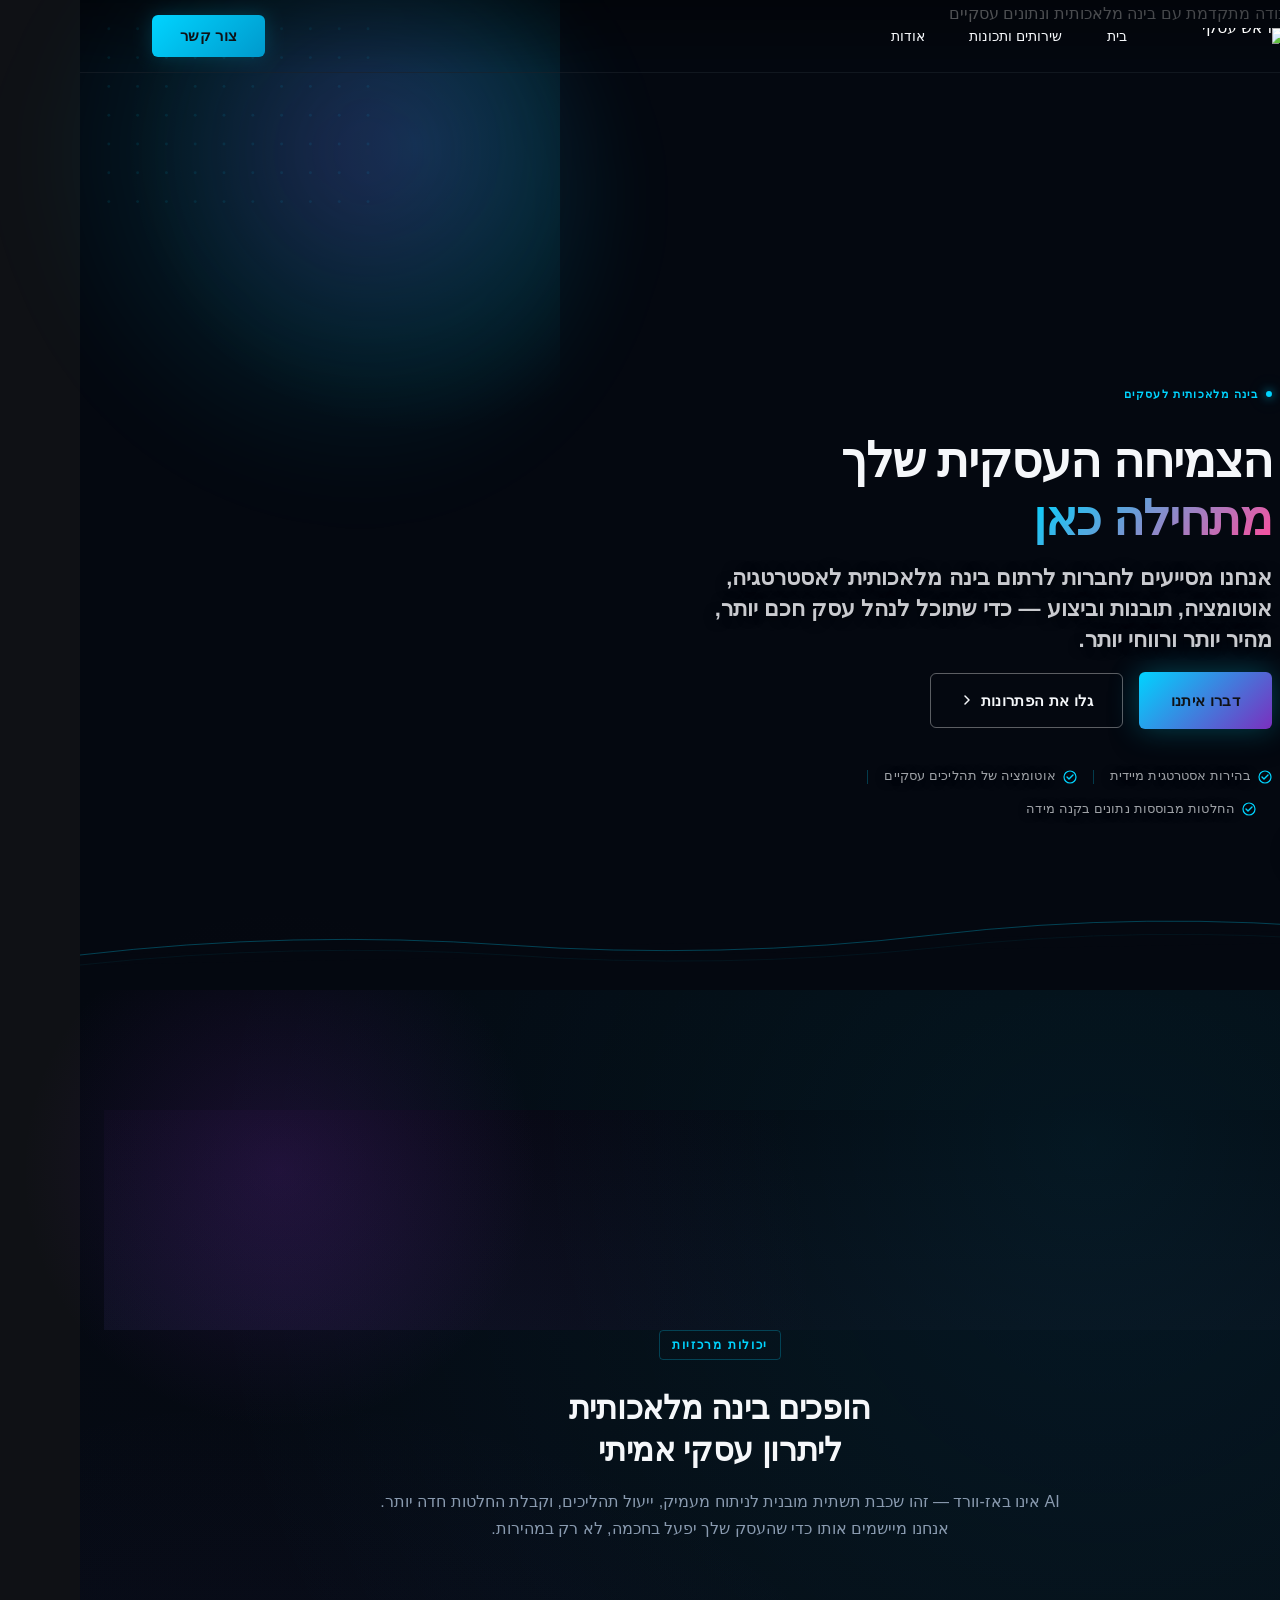
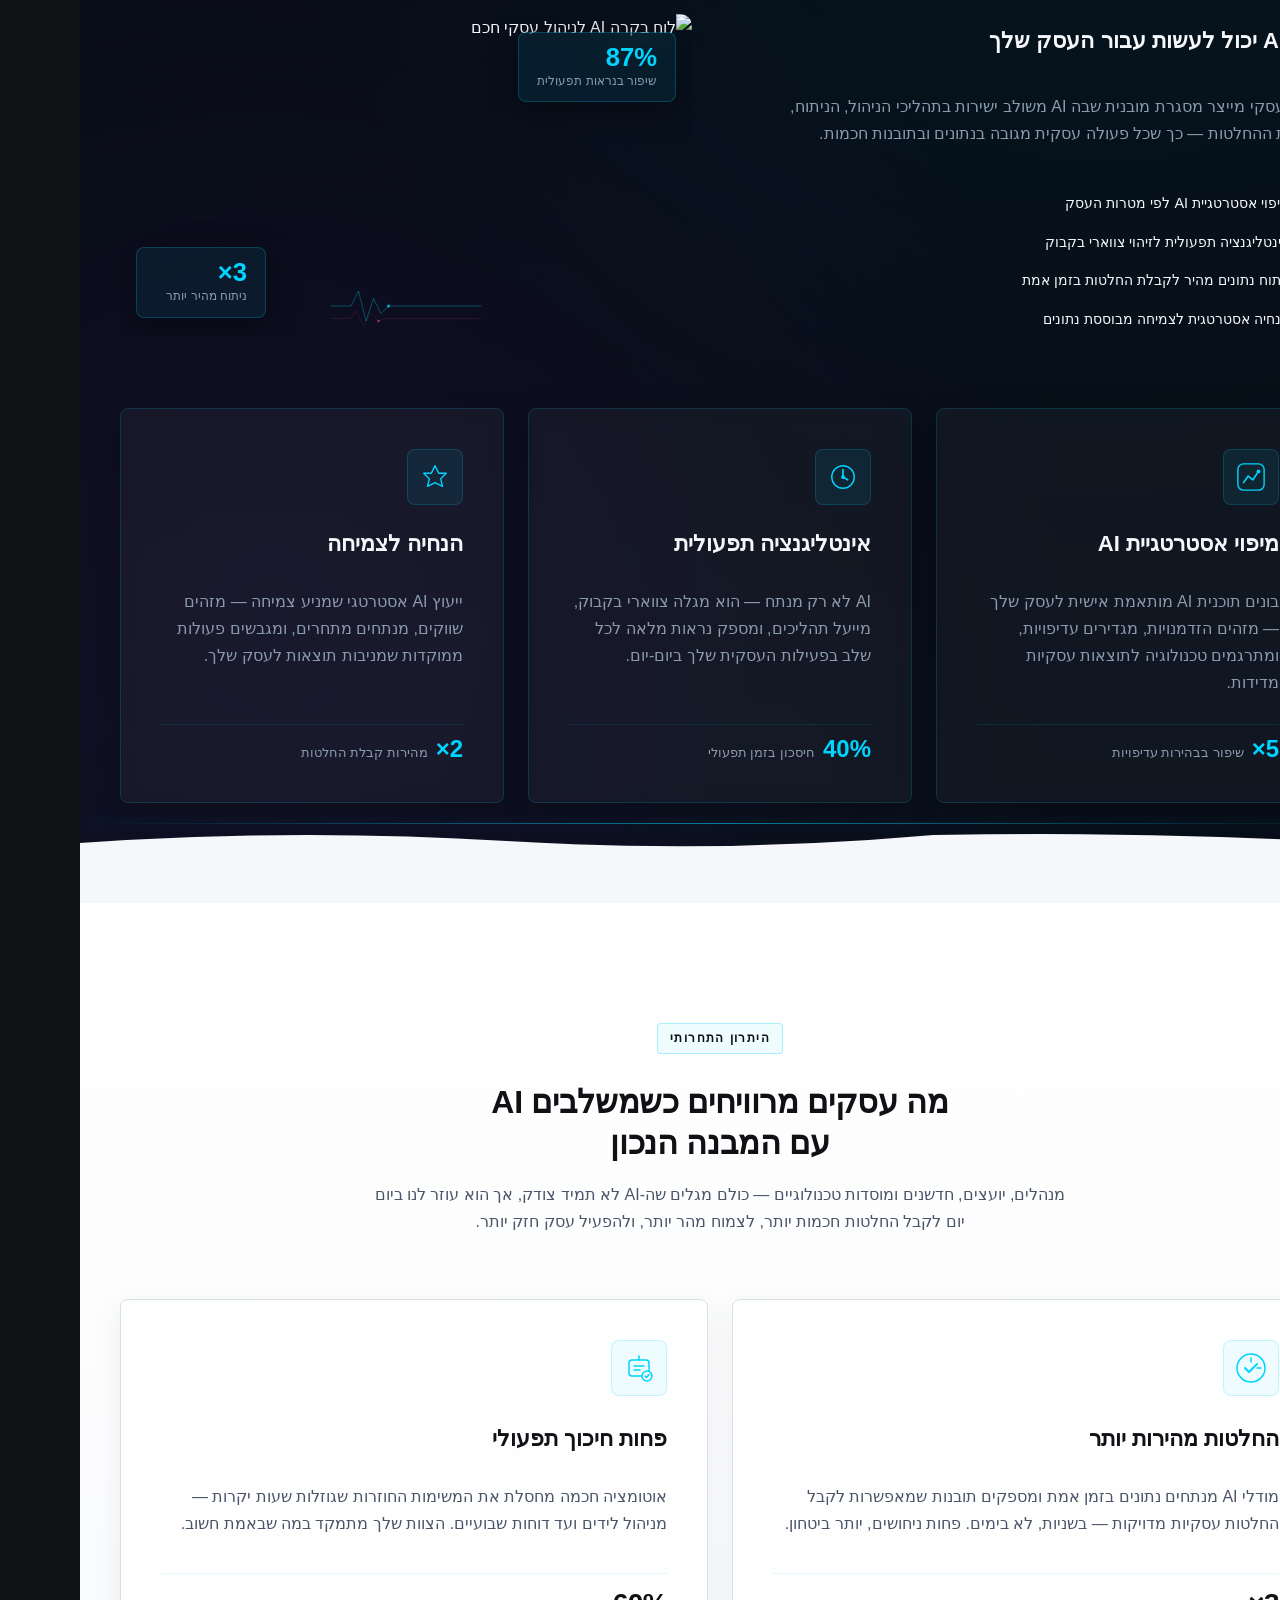
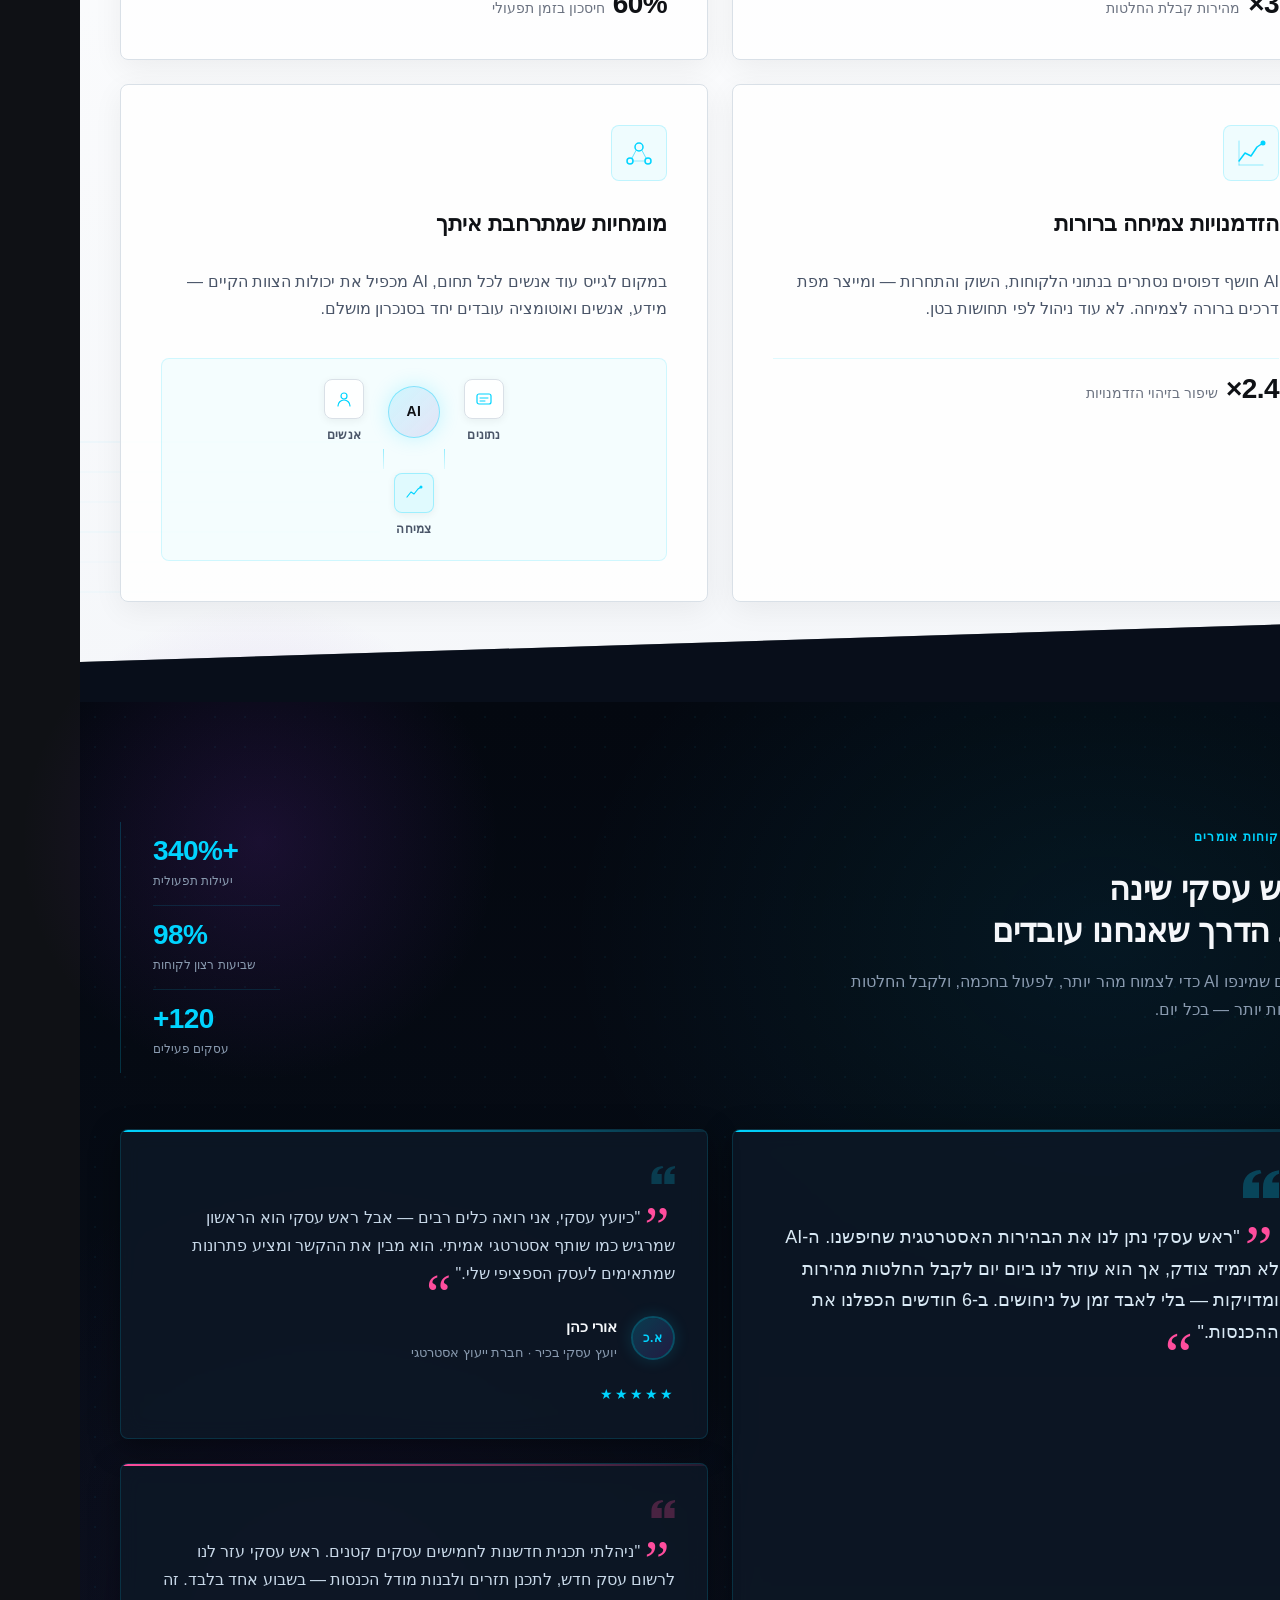
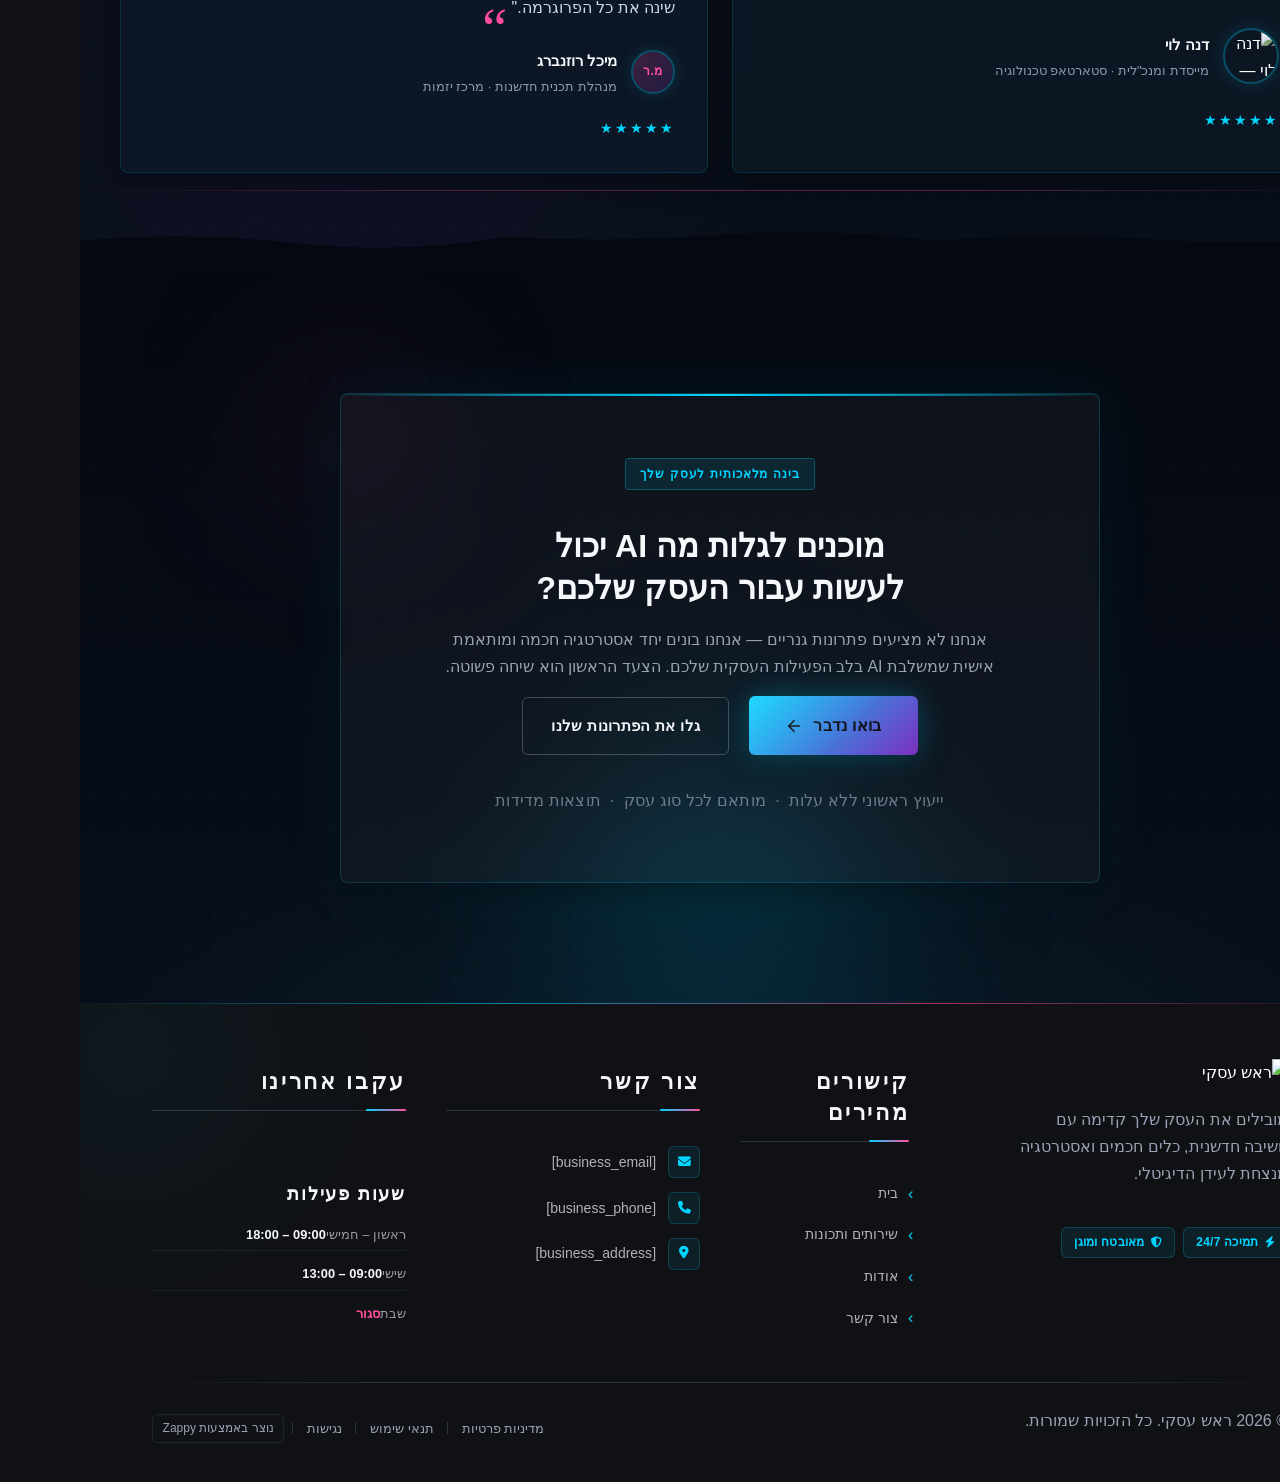
==== index.html @ a44ae590 "Background sync: Progressive GitHub Sync" ====
<!DOCTYPE html>
<html lang="he" dir="rtl">
<head>
    <meta charset="UTF-8">
    <meta name="viewport" content="width=device-width, initial-scale=1.0">
    <meta name="robots" content="index, follow">
    <title>business bank account for llc — ראש עסקי</title>
    <meta name="description" content="רוצה לנהל עסק מצליח? ראש עסקי משלב כלי בינה מלאכותית מתקדמים שיעזרו לך לרשום עסק, לנהל חשבון עסקי ולצמוח מהר יותר. התחל עכשיו!">
    <meta name="keywords" content="חשבון עסקי לחברה בע"מ, הקמת עסק, ניהול עסק עם בינה מלאכותית, business bank account for llc, register a business">
    
    <!-- Favicons -->
    <link rel="icon" type="image/x-icon" href="/assets/favicon.ico">
    <link rel="icon" type="image/png" sizes="16x16" href="/assets/favicon-16x16.png">
    <link rel="icon" type="image/png" sizes="32x32" href="/assets/favicon-32x32.png">
    <link rel="icon" type="image/png" sizes="48x48" href="/assets/favicon-48x48.png">
    <link rel="icon" type="image/png" sizes="192x192" href="/assets/favicon-192x192.png">
    <link rel="icon" type="image/png" sizes="512x512" href="/assets/favicon-512x512.png">
    <link rel="apple-touch-icon" href="/assets/apple-touch-icon.png">
    <!-- Zappy Analytics -->
<script>
(function() {
  'use strict';
  
  // Configuration
  var config = {
    websiteId: '91f86e9c-1cf6-4b12-b737-2299e642411d',
    apiUrl: 'https://api.zappy5.com/api/analytics/track',
    sessionDuration: 30 * 60 * 1000, // 30 minutes
    visitorDuration: 30 * 24 * 60 * 60 * 1000, // 30 days
    trackPageViews: true,
    trackClicks: true,
    trackFormSubmissions: true
  };
  
  // Generate or retrieve persistent visitor ID (30 days)
  function getVisitorId() {
    var visitorKey = 'zappy_visitor_' + config.websiteId;
    var visitor = null;
    
    try {
      visitor = localStorage.getItem(visitorKey);
      if (visitor) {
        var visitorData = JSON.parse(visitor);
        var now = Date.now();
        
        // Check if visitor ID is still valid (30 days)
        if (now - visitorData.created < config.visitorDuration) {
          // Update last seen timestamp
          visitorData.lastSeen = now;
          localStorage.setItem(visitorKey, JSON.stringify(visitorData));
          return visitorData.id;
        }
      }
    } catch (e) {
      console.warn('Zappy Analytics: LocalStorage not available');
    }
    
    // Generate new visitor ID
    var newVisitorId = 'zv_' + Date.now() + '_' + Math.random().toString(36).substr(2, 9);
    
    try {
      localStorage.setItem(visitorKey, JSON.stringify({
        id: newVisitorId,
        created: Date.now(),
        lastSeen: Date.now()
      }));
    } catch (e) {
      // Continue without local storage
    }
    
    return newVisitorId;
  }
  
  // Generate or retrieve session ID (30 minutes)
  function getSessionId() {
    var sessionKey = 'zappy_session_' + config.websiteId;
    var session = null;
    
    try {
      session = sessionStorage.getItem(sessionKey);
      if (session) {
        var sessionData = JSON.parse(session);
        var now = Date.now();
        
        // Check if session is still valid
        if (now - sessionData.timestamp < config.sessionDuration) {
          // Update timestamp
          sessionData.timestamp = now;
          sessionStorage.setItem(sessionKey, JSON.stringify(sessionData));
          return sessionData.id;
        }
      }
    } catch (e) {
      console.warn('Zappy Analytics: SessionStorage not available');
    }
    
    // Generate new session ID
    var newSessionId = 'zs_' + Date.now() + '_' + Math.random().toString(36).substr(2, 9);
    
    try {
      sessionStorage.setItem(sessionKey, JSON.stringify({
        id: newSessionId,
        timestamp: Date.now()
      }));
    } catch (e) {
      // Continue without session storage
    }
    
    return newSessionId;
  }
  
  var visitorId = getVisitorId();
  var sessionId = getSessionId();
  
  // Track an event
  function trackEvent(eventType, data) {
    data = data || {};
    
    var eventData = {
      website_id: config.websiteId,
      event_type: eventType,
      page_path: window.location.pathname,
      referrer: document.referrer || 'direct',
      visitor_id: visitorId,
      session_id: sessionId,
      metadata: data
    };
    
    // Use sendBeacon if available (better for page unload events)
    if (navigator.sendBeacon) {
      var blob = new Blob([JSON.stringify(eventData)], { type: 'application/json' });
      navigator.sendBeacon(config.apiUrl, blob);
    } else {
      // Fallback to fetch
      fetch(config.apiUrl, {
        method: 'POST',
        headers: {
          'Content-Type': 'application/json'
        },
        body: JSON.stringify(eventData),
        keepalive: true
      }).catch(function(error) {
        console.warn('Zappy Analytics: Failed to track event', error);
      });
    }
  }
  
  // Track page view
  if (config.trackPageViews) {
    trackEvent('pageview', {
      title: document.title,
      url: window.location.href
    });
  }
  
  // Track clicks on important elements
  if (config.trackClicks) {
    document.addEventListener('click', function(e) {
      var target = e.target;
      
      // Track button clicks (counted as actions)
      if (target.tagName === 'BUTTON' || target.closest('button')) {
        var button = target.tagName === 'BUTTON' ? target : target.closest('button');
        trackEvent('click', {
          element: 'button',
          text: button.textContent.trim().substring(0, 100),
          id: button.id || null,
          class: button.className || null
        });
      }
      
      // Track link clicks (navigation - not counted as actions)
      else if (target.tagName === 'A' || target.closest('a')) {
        var link = target.tagName === 'A' ? target : target.closest('a');
        trackEvent('navigation', {
          element: 'link',
          text: link.textContent.trim().substring(0, 100),
          href: link.href,
          external: link.hostname !== window.location.hostname
        });
      }
    }, true);
  }
  
  // Track form submissions
  if (config.trackFormSubmissions) {
    document.addEventListener('submit', function(e) {
      var form = e.target;
      
      trackEvent('form_submit', {
        form_id: form.id || null,
        form_name: form.name || null,
        form_action: form.action || null,
        form_method: form.method || 'GET'
      });
    }, true);
  }
  
  // Track time on page (send on page unload)
  var pageLoadTime = Date.now();
  
  window.addEventListener('beforeunload', function() {
    var timeOnPage = Math.floor((Date.now() - pageLoadTime) / 1000); // in seconds
    
    trackEvent('page_unload', {
      time_on_page: timeOnPage,
      page_path: window.location.pathname
    });
  });
  
  // Expose tracking function globally for custom events
  window.zappyAnalytics = {
    track: trackEvent,
    getVisitorId: function() { return visitorId; },
    getSessionId: function() { return sessionId; }
  };
  
})();
</script>
<!-- End Zappy Analytics -->
    <meta property="og:title" content="business bank account for llc — ראש עסקי">
    <meta property="og:description" content="רוצה לנהל עסק מצליח? ראש עסקי משלב כלי בינה מלאכותית מתקדמים שיעזרו לך לרשום עסק, לנהל חשבון עסקי ולצמוח מהר יותר. התחל עכשיו!">
    <meta name="twitter:card" content="summary_large_image">
    <meta name="twitter:title" content="business bank account for llc — ראש עסקי">
    <meta name="twitter:description" content="רוצה לנהל עסק מצליח? ראש עסקי משלב כלי בינה מלאכותית מתקדמים שיעזרו לך לרשום עסק, לנהל חשבון עסקי ולצמוח מהר יותר. התחל עכשיו!">
    <meta property="og:type" content="website">
  <meta property="og:locale" content="he_IL">
  
  
  
  
  
  <link rel="stylesheet" href="https://cdnjs.cloudflare.com/ajax/libs/font-awesome/6.4.0/css/all.min.css">
  <style>
    .skip-link { position: absolute; top: 0; left: 0; transform: translateY(-200%); padding: 12px 18px; background: var(--bg-dark, #1a1a1a); color: var(--text-light, #fff); font-weight: 600; border-radius: 0 0 8px 0; z-index: 10000; }
    .skip-link:focus { transform: none; outline: 2px solid var(--ring, #fff); outline-offset: 2px; }
    :focus-visible { outline: 2px solid var(--ring, currentColor); outline-offset: 3px; }
  </style>


  
    <!-- Favicons -->
    <link rel="icon" type="image/x-icon" href="/assets/favicon.ico">
    <link rel="icon" type="image/png" sizes="16x16" href="/assets/favicon-16x16.png">
    <link rel="icon" type="image/png" sizes="32x32" href="/assets/favicon-32x32.png">
    <link rel="icon" type="image/png" sizes="48x48" href="/assets/favicon-48x48.png">
    <link rel="icon" type="image/png" sizes="192x192" href="/assets/favicon-192x192.png">
    <link rel="icon" type="image/png" sizes="512x512" href="/assets/favicon-512x512.png">
    <link rel="apple-touch-icon" href="/assets/apple-touch-icon.png">
    <!-- Cookie Consent -->
    <link rel="stylesheet" href="https://cdn.jsdelivr.net/npm/vanilla-cookieconsent@3/dist/cookieconsent.css">
    <script src="https://cdn.jsdelivr.net/npm/vanilla-cookieconsent@3/dist/cookieconsent.umd.js"></script>
    <!-- Mickidum Accessibility Toolbar -->
    <script src="https://cdn.jsdelivr.net/gh/mickidum/acc_toolbar/acctoolbar/acctoolbar.min.js"></script>
    <link rel="stylesheet" href="/styles.css">
    <script>window.ZAPPY_WEBSITE_ID = "91f86e9c-1cf6-4b12-b737-2299e642411d"; window.ZAPPY_API_BASE = "https://api.zappy5.com";</script>

    <style id="zappy-dropdown-submenu-styles">
      /* ========== DESKTOP DROPDOWN SUBMENU STYLES ========== */
      /* Base styles for dropdown submenus - parent must be positioned */
      .nav-menu li:has(.sub-menu), nav li:has(.sub-menu), .navbar li:has(.sub-menu), #navMenu li:has(.sub-menu) { position: relative; }
      /* Submenu base - hidden by default */
      .nav-menu .sub-menu, nav .sub-menu, .navbar .sub-menu, #navMenu .sub-menu { display: block !important; position: absolute !important; top: 100%; left: 0; min-width: 220px; background: white; border-radius: 8px; box-shadow: 0 8px 25px rgba(0,0,0,0.15); padding: 8px 0; opacity: 0; visibility: hidden; transform: translateY(10px); transition: all 0.3s ease; z-index: 1000; list-style: none; pointer-events: none; }
      /* CRITICAL: Desktop hover styles to show dropdown */
      .nav-menu li:hover > .sub-menu, nav li:hover > .sub-menu, .navbar li:hover > .sub-menu, #navMenu li:hover > .sub-menu { opacity: 1 !important; visibility: visible !important; transform: translateY(0) !important; pointer-events: auto !important; }
      /* Submenu item styling */
      .sub-menu li { list-style: none; margin: 0; padding: 0; }
      .sub-menu a { display: block !important; padding: 10px 16px !important; color: var(--text-dark, #333) !important; font-weight: 500; text-decoration: none; white-space: nowrap; transition: background-color 0.2s; }
      .sub-menu .zappy-nav-child > a { padding-left: 28px !important; font-size: 0.9em !important; opacity: 0.85 !important; }
      [dir="rtl"] .sub-menu .zappy-nav-child > a, html[lang="he"] .sub-menu .zappy-nav-child > a, html[lang="ar"] .sub-menu .zappy-nav-child > a { padding-left: 10px !important; padding-right: 28px !important; }
      .sub-menu .zappy-nav-parent > a { font-weight: 600 !important; }
      .sub-menu a:hover { background-color: #f5f5f5; }
      /* RTL (Hebrew/Arabic) dropdown positioning */
      [dir="rtl"] .nav-menu .sub-menu, [dir="rtl"] nav .sub-menu, [dir="rtl"] .navbar .sub-menu, html[lang="he"] .nav-menu .sub-menu, html[lang="he"] nav .sub-menu, html[lang="he"] .navbar .sub-menu, html[lang="ar"] .nav-menu .sub-menu, html[lang="ar"] nav .sub-menu, html[lang="ar"] .navbar .sub-menu { left: auto !important; right: 0 !important; }
      /* Hide empty dropdown menus (exclude catalog sub-menus that use <a> children instead of <li>) */
      .sub-menu:empty, .sub-menu:not(:has(li:not(.zappy-hidden-menu-item))):not(:has(> a)), .sub-menu:not(:has(li)):not(:has(> a)) { display: none !important; opacity: 0 !important; visibility: hidden !important; pointer-events: none !important; }
      /* Desktop: show submenu on Menu Group hover */
      li:has(.menu-group-title):hover > .sub-menu { opacity: 1 !important; visibility: visible !important; transform: translateY(0) !important; pointer-events: auto !important; }
      /* Menu Group title styling */
      .nav-menu > li > .menu-group-title, #navMenu > li > .menu-group-title { display: inline-block; padding: 0.5rem 1rem; cursor: default; user-select: none; }
      
      /* ========== MOBILE SUBMENU STYLES ========== */
      @media (max-width: 768px) {
        .nav-menu .sub-menu, nav .sub-menu, .navbar .sub-menu, #navMenu .sub-menu { position: static !important; transform: none !important; box-shadow: none !important; background: transparent !important; max-height: 0; overflow: hidden; opacity: 0; visibility: hidden; transition: max-height 0.3s ease, opacity 0.3s ease; padding: 0 !important; border-radius: 0 !important; }
        .navbar .sub-menu.mobile-expanded, .nav-menu .sub-menu.mobile-expanded, #navMenu .sub-menu.mobile-expanded { max-height: none !important; overflow-y: visible !important; opacity: 1 !important; visibility: visible !important; padding: 8px 0 8px 16px !important; }
        [dir="rtl"] .sub-menu.mobile-expanded, html[lang="he"] .sub-menu.mobile-expanded { padding: 8px 16px 8px 0 !important; }
        /* Disable hover behavior on mobile */
        .nav-menu li:hover > .sub-menu, nav li:hover > .sub-menu, .navbar li:hover > .sub-menu, #navMenu li:hover > .sub-menu { opacity: 0; visibility: hidden; pointer-events: none; }
        .nav-menu li > .sub-menu.mobile-expanded, nav li > .sub-menu.mobile-expanded, .navbar li > .sub-menu.mobile-expanded, #navMenu li > .sub-menu.mobile-expanded { opacity: 1 !important; visibility: visible !important; pointer-events: auto !important; }
        .nav-menu li:has(.sub-menu), nav li:has(.sub-menu), .navbar li:has(.sub-menu), #navMenu li:has(.sub-menu) { display: flex !important; flex-wrap: wrap !important; align-items: center !important; position: relative !important; min-height: 44px !important; }
        .nav-menu li:has(.sub-menu) > a, nav li:has(.sub-menu) > a, .navbar li:has(.sub-menu) > a, #navMenu li:has(.sub-menu) > a { flex: 1 !important; min-width: 0 !important; }
        .nav-menu li:has(.sub-menu) > .menu-group-title, nav li:has(.sub-menu) > .menu-group-title, .navbar li:has(.sub-menu) > .menu-group-title, #navMenu li:has(.sub-menu) > .menu-group-title { flex: 1 !important; min-width: 0 !important; padding: 0 !important; line-height: inherit !important; }
        .nav-menu li:has(.sub-menu) > .sub-menu, nav li:has(.sub-menu) > .sub-menu, .navbar li:has(.sub-menu) > .sub-menu, #navMenu li:has(.sub-menu) > .sub-menu { flex-basis: 100% !important; width: 100% !important; }
        .nav-menu li:has(.sub-menu) > a [class*="chevron"], .nav-menu li:has(.sub-menu) > a [class*="arrow"], .nav-menu li:has(.sub-menu) > a .fa-chevron-down, .nav-menu li:has(.sub-menu) > a .fa-angle-down, nav li:has(.sub-menu) > a [class*="chevron"], nav li:has(.sub-menu) > a [class*="arrow"], #navMenu li:has(.sub-menu) > a [class*="chevron"], #navMenu li:has(.sub-menu) > a [class*="arrow"] { display: none !important; visibility: hidden !important; }
        .mobile-submenu-toggle { display: flex !important; align-items: center !important; justify-content: center !important; width: 44px !important; height: auto !important; background: transparent !important; border: none !important; cursor: pointer !important; color: var(--text-light) !important; position: static !important; flex-shrink: 0 !important; align-self: stretch !important; z-index: 2 !important; padding: 0 !important; margin: 0 !important; }
        .mobile-submenu-toggle::after { content: '' !important; width: 0 !important; height: 0 !important; border-left: 6px solid transparent !important; border-right: 6px solid transparent !important; border-top: 7px solid currentColor !important; transition: transform 0.3s ease !important; }
        .mobile-submenu-toggle.expanded::after { transform: rotate(180deg) !important; }
        .sub-menu a { padding: 10px 0 !important; display: block !important; color: var(--text-light) !important; white-space: normal !important; }
        .sub-menu .zappy-nav-child > a { padding-left: 28px !important; font-size: 0.9em !important; opacity: 0.85 !important; }
        [dir="rtl"] .sub-menu .zappy-nav-child > a, html[lang="he"] .sub-menu .zappy-nav-child > a, html[lang="ar"] .sub-menu .zappy-nav-child > a { padding-left: 0 !important; padding-right: 28px !important; }
        .sub-menu .zappy-nav-parent > a { font-weight: 600 !important; }
        .nav-menu.active, #navMenu.active { max-width: 100vw !important; overflow-x: hidden !important; box-sizing: border-box !important; }
        .navbar .sub-menu li a, nav.navbar .sub-menu li a, .zappy-products-dropdown .sub-menu a { color: var(--text-light) !important; }
      }
      @media (min-width: 769px) { .mobile-submenu-toggle { display: none !important; } }
    </style>

    <style id="zappy-widget-visibility">
      html[dir="rtl"] .whatsapp-float { right: 20px !important; left: auto !important; }
      html[dir="ltr"] .whatsapp-float, html:not([dir]) .whatsapp-float { left: 20px !important; right: auto !important; }
      html[dir="rtl"] #mic-access-tool-general-button, html[dir="rtl"] .mic-access-tool-general-button,
      html[dir="rtl"] #mic-init-access-tool .mic-access-tool-general-button,
      html[dir="rtl"] #mic-init-access-tool #mic-access-tool-general-button,
      html[dir="rtl"] ._access-icon { left: 20px !important; right: auto !important; }
      html[dir="ltr"] #mic-access-tool-general-button, html[dir="ltr"] .mic-access-tool-general-button,
      html[dir="ltr"] #mic-init-access-tool .mic-access-tool-general-button,
      html[dir="ltr"] #mic-init-access-tool #mic-access-tool-general-button,
      html[dir="ltr"] ._access-icon,
      html:not([dir]) #mic-access-tool-general-button, html:not([dir]) .mic-access-tool-general-button,
      html:not([dir]) #mic-init-access-tool .mic-access-tool-general-button,
      html:not([dir]) #mic-init-access-tool #mic-access-tool-general-button,
      html:not([dir]) ._access-icon { right: 20px !important; left: auto !important; }
      @media (max-width: 768px) { .whatsapp-float { display: flex !important; } }
      @media (min-width: 769px) { .whatsapp-float { display: flex !important; } }
      @media (max-width: 768px) {
        #mic-access-tool-general-button, .mic-access-tool-general-button,
        #mic-init-access-tool .mic-access-tool-general-button, #mic-init-access-tool #mic-access-tool-general-button,
        ._access-icon { display: flex !important; visibility: visible !important; opacity: 1 !important; pointer-events: auto !important; }
        #mic-access-tool-box.opened-mic-access-tool, .mic-access-tool-box.opened-mic-access-tool,
        #mic-init-access-tool #mic-access-tool-box.opened-mic-access-tool {
          visibility: visible !important; opacity: 1 !important; pointer-events: auto !important;
        }
      }
      @media (min-width: 769px) {
        #mic-access-tool-general-button, .mic-access-tool-general-button,
        #mic-init-access-tool .mic-access-tool-general-button, #mic-init-access-tool #mic-access-tool-general-button,
        ._access-icon { display: flex !important; visibility: visible !important; opacity: 1 !important; pointer-events: auto !important; }
        #mic-access-tool-box.opened-mic-access-tool, .mic-access-tool-box.opened-mic-access-tool,
        #mic-init-access-tool #mic-access-tool-box.opened-mic-access-tool {
          visibility: visible !important; opacity: 1 !important; pointer-events: auto !important;
        }
      }
    </style>
</head>
<body>
<a class="skip-link" href="#main">דלג לתוכן הראשי</a>
  <nav class="navbar" dir="rtl">
  <button class="mobile-toggle" id="mobileToggle" aria-label="Menu">
    <svg class="hamburger-icon" width="24" height="24" viewBox="0 0 24 24" fill="none">
      <path d="M3 12h18M3 6h18M3 18h18" stroke="currentColor" stroke-width="2" stroke-linecap="round"></path>
    </svg>
    <svg class="close-icon" width="24" height="24" viewBox="0 0 24 24" fill="none" style="display: none;">
      <path d="M18 6L6 18M6 6l12 12" stroke="currentColor" stroke-width="2" stroke-linecap="round"></path>
    </svg>
  </button>

  <button class="phone-header-btn" data-phone="" aria-label="Call">
    <svg width="20" height="20" viewBox="0 0 24 24" fill="currentColor">
      <path d="M22 16.92v3a2 2 0 0 1-2.18 2 19.79 19.79 0 0 1-8.63-3.07 19.5 19.5 0 0 1-6-6 19.79 19.79 0 0 1-3.07-8.67A2 2 0 0 1 4.11 2h3a2 2 0 0 1 2 1.72 12.84 12.84 0 0 0 .7 2.81 2 2 0 0 1-.45 2.11L8.09 9.91a16 16 0 0 0 6 6l1.27-1.27a2 2 0 0 1 2.11-.45 12.84 12.84 0 0 0 2.81.7A2 2 0 0 1 22 16.92z"></path>
    </svg>
  </button>

  <div class="nav-container">
    <div class="nav-right-group"><div class="nav-brand">
      <a href="/" class="logo-link"><img class="logo" src="/assets/site-----image-1.webp" alt="ראש עסקי"></a>
    </div><ul class="nav-menu" id="navMenu"><li><a href="/">בית</a></li><li><a href="/services">שירותים ותכונות</a></li><li><a href="/about">אודות</a></li></ul></div>

    

    <div class="nav-cta-container">
      <a href="/contact" class="nav-cta-btn">צור קשר</a>
    </div>
  </div>
</nav>
<script>

// Navbar Mobile Menu Toggle and Contrast Fix
(function() {
  // Use 'load' event instead of 'DOMContentLoaded' to ensure we run AFTER all other scripts
  window.addEventListener('load', function() {
    
    // FIX MOBILE BUTTON CONTRAST
    // Detect navbar background color and apply contrasting color to mobile buttons
    const navbar = document.querySelector('.navbar, nav, header');
    if (!navbar) {
      console.log('[Navbar] Navbar element not found');
      return;
    }
    
    // DECLARE VARIABLES EARLY to avoid Temporal Dead Zone errors
    // These are used in multiple places below
    let mobileToggle = document.getElementById('mobileToggle') ||
                       document.querySelector('.mobile-toggle') ||
                       document.querySelector('.hamburger') ||
                       document.querySelector('.hamburger-menu') ||
                       document.querySelector('.menu-toggle') ||
                       document.querySelector('.burger-menu') ||
                       document.querySelector('[aria-label="Menu"]') ||
                       document.querySelector('[aria-label="תפריט"]');
    
    const phoneBtn = document.querySelector('.phone-header-btn');
    
    const computedStyle = window.getComputedStyle(navbar);
    let bgColor = computedStyle.backgroundColor;
    
    console.log('[Navbar] Initial navbar background:', bgColor);
    
    // Check if background is transparent or rgba with 0 alpha
    const isTransparent = bgColor === 'transparent' || 
                         bgColor === 'rgba(0, 0, 0, 0)' ||
                         (bgColor.startsWith('rgba') && bgColor.includes(', 0)'));
    
    if (isTransparent) {
      // Check for background-image or gradient
      const bgImage = computedStyle.backgroundImage;
      if (bgImage && bgImage !== 'none') {
        console.log('[Navbar] Navbar has background image/gradient, using dark text');
        bgColor = 'rgb(240, 240, 240)'; // Assume light background
      } else {
        // Transparent navbar - check body background
        const bodyBg = window.getComputedStyle(document.body).backgroundColor;
        console.log('[Navbar] Navbar transparent, using body background:', bodyBg);
        bgColor = bodyBg;
      }
    }
    
    // Calculate luminance to determine if background is light or dark
    const rgb = bgColor.match(/\d+/g);
    if (rgb && rgb.length >= 3) {
      const r = parseInt(rgb[0]);
      const g = parseInt(rgb[1]);
      const b = parseInt(rgb[2]);
      const luminance = (0.299 * r + 0.587 * g + 0.114 * b) / 255;
      
      // Mobile button colors are set by Claude's AI-generated CSS (same as .nav-menu a)
      // No dynamic color overrides needed - colors come from the generated navbar CSS
      console.log('[Navbar] Mobile button colors preserved from Claude CSS (luminance:', luminance.toFixed(2) + ')');
      
      // FIX ICON SIZES - Ensure SVGs are properly sized and visible
      // INJECT CRITICAL CSS TO OVERRIDE ANY CONFLICTING RULES
      const criticalCSS = document.createElement('style');
      criticalCSS.id = 'zappy-mobile-nav-fix';
      const htmlLang = document.documentElement.lang || 'en';
      const htmlDir = document.documentElement.dir || 'ltr';
      // Check both dir attribute AND lang for RTL detection
      // dir="rtl" is the most reliable indicator
      const isRTL = htmlDir === 'rtl' || htmlLang === 'he' || htmlLang === 'ar';
      
      criticalCSS.textContent = `
        /* Hide mobile buttons on desktop, show only on mobile */
        @media (min-width: 769px) {
          .mobile-toggle,
          .phone-header-btn {
            display: none !important;
          }
        }
        
        /* Show and position mobile buttons correctly on mobile */
        @media (max-width: 768px) {
          .navbar,
          nav.navbar {
            min-height: 70px !important;
          }

          .mobile-toggle,
          .phone-header-btn {
            position: absolute !important;
            top: 0 !important;
            bottom: 0 !important;
            margin-top: auto !important;
            margin-bottom: auto !important;
            transform: none !important;
            z-index: 1001 !important;
            display: flex !important;
            align-items: center !important;
            justify-content: center !important;
            width: 36px !important;
            height: 36px !important;
            border-radius: 50% !important;
            border: none !important;
            cursor: pointer !important;
            padding: 6px !important;
            background: none !important;
            color: var(--nav-text, var(--text-light)) !important;
            touch-action: manipulation !important;
            -webkit-tap-highlight-color: transparent !important;
          }

          html[data-zappy-site-type="ecommerce"] .phone-header-btn,
          body[data-zappy-site-type="ecommerce"] .phone-header-btn,
          html[data-zappy-site-type="ecommerce"] header .phone-header-btn,
          html[data-zappy-site-type="ecommerce"] nav .phone-header-btn {
            display: none !important;
            visibility: hidden !important;
            width: 0 !important;
            height: 0 !important;
            min-width: 0 !important;
            overflow: hidden !important;
          }
          
          /* LTR positioning (default): hamburger LEFT, phone RIGHT */
          html:not([dir="rtl"]):not([lang="he"]):not([lang="ar"]) .mobile-toggle,
          html[dir="ltr"] .mobile-toggle {
            left: 12px !important;
            right: auto !important;
          }
          html:not([dir="rtl"]):not([lang="he"]):not([lang="ar"]) .phone-header-btn,
          html[dir="ltr"] .phone-header-btn {
            right: 12px !important;
            left: auto !important;
          }
          
          /* RTL positioning: hamburger RIGHT, phone LEFT */
          html[dir="rtl"] .mobile-toggle,
          html[lang="he"] .mobile-toggle,
          html[lang="ar"] .mobile-toggle {
            right: 12px !important;
            left: auto !important;
          }
          html[dir="rtl"] .phone-header-btn,
          html[lang="he"] .phone-header-btn,
          html[lang="ar"] .phone-header-btn {
            left: 12px !important;
            right: auto !important;
          }
          
          /* CRITICAL: Ensure nav-container has min-height on mobile */
          /* All children are positioned absolutely/fixed on mobile, so height:auto collapses to 0 */
          .nav-container {
            min-height: 70px !important;
            position: relative !important;
          }
          
          /* Ensure SVG icons are properly sized and inherit color */
          .mobile-toggle svg,
          .phone-header-btn svg {
            width: 24px !important;
            height: 24px !important;
            /* Don't force display - let JavaScript control hamburger/close toggle */
          }
          
          /* Reset nav-cta-container on mobile - remove desktop box-shadow/padding */
          /* that creates a visible ghost box when CTA button is hidden */
          .nav-cta-container {
            box-shadow: none !important;
            padding: 0 !important;
          }
          
          /* Hide nav-cta-container entirely on mobile when there's no lang-switcher */
          /* (only the CTA button is inside, and it's hidden on mobile) */
          .nav-cta-container:not(:has(.lang-switcher)) {
            display: none !important;
          }
          
          /* CRITICAL: Prevent hero image fade gradient from bleeding over headline text */
          /* The .image-fade-gradient has bottom: -30px (extends below parent) */
          /* On mobile stacked layout, this overlaps the h1 text below the image */
          .hero-image-column {
            overflow: hidden !important;
          }
          .image-fade-gradient {
            bottom: 0 !important;
          }
          
          /* Hide desktop language switcher on mobile - hamburger menu handles it */
          /* High specificity to override stored CSS */
          .lang-switcher,
          .nav-cta-container .lang-switcher,
          .nav-container .lang-switcher,
          .navbar .lang-switcher,
          .navbar .nav-cta-container .lang-switcher {
            display: none !important;
          }
        }
      `;
      
      // Remove existing fix if present and inject new one
      const existing = document.getElementById('zappy-mobile-nav-fix');
      if (existing) existing.remove();
      document.head.appendChild(criticalCSS);
      
      console.log('[Navbar] Critical CSS injected for mobile nav positioning');
      
      // ONLY apply inline positioning styles on mobile viewport
      // On desktop, the CSS handles hiding these buttons with display: none
      // Inline styles were breaking desktop layout by overriding CSS
      const isMobileViewport = window.innerWidth <= 768;
      
      if (mobileToggle) {
        // Icon sizing applies to all viewports for consistency
        const hamburgerIcon = mobileToggle.querySelector('.hamburger-icon');
        const closeIcon = mobileToggle.querySelector('.close-icon');
        
        if (hamburgerIcon) {
          hamburgerIcon.style.setProperty('width', '24px', 'important');
          hamburgerIcon.style.setProperty('height', '24px', 'important');
          hamburgerIcon.style.setProperty('display', 'block', 'important'); // Show hamburger by default
        }
        if (closeIcon) {
          closeIcon.style.setProperty('width', '24px', 'important');
          closeIcon.style.setProperty('height', '24px', 'important');
          closeIcon.style.setProperty('display', 'none', 'important'); // Hide close icon by default
        }
        
        // ONLY set positioning inline styles on mobile
        if (isMobileViewport) {
          mobileToggle.style.setProperty('position', 'absolute', 'important');
          mobileToggle.style.setProperty('top', '0', 'important');
          mobileToggle.style.setProperty('bottom', '0', 'important');
          mobileToggle.style.setProperty('margin-top', 'auto', 'important');
          mobileToggle.style.setProperty('margin-bottom', 'auto', 'important');
          mobileToggle.style.setProperty('transform', 'none', 'important');
          mobileToggle.style.setProperty('z-index', '1001', 'important');
          
          // Clear any inline left/right so CSS can take over based on html[dir]
          mobileToggle.style.removeProperty('left');
          mobileToggle.style.removeProperty('right');
          
          console.log('[Navbar] Mobile toggle positioning applied (mobile viewport)');
        } else {
          // On desktop, clear any positioning styles to let CSS handle it
          mobileToggle.style.removeProperty('position');
          mobileToggle.style.removeProperty('top');
          mobileToggle.style.removeProperty('transform');
          mobileToggle.style.removeProperty('z-index');
          mobileToggle.style.removeProperty('left');
          mobileToggle.style.removeProperty('right');
          console.log('[Navbar] Desktop viewport - cleared mobile toggle inline positioning');
        }
      }
      
      if (phoneBtn) {
        // Icon sizing applies to all viewports
        const phoneIcon = phoneBtn.querySelector('svg');
        if (phoneIcon) {
          phoneIcon.style.width = '24px';
          phoneIcon.style.height = '24px';
          phoneIcon.setAttribute('width', '24');
          phoneIcon.setAttribute('height', '24');
        }
        
        // ONLY set positioning inline styles on mobile
        if (isMobileViewport) {
          phoneBtn.style.setProperty('position', 'absolute', 'important');
          phoneBtn.style.setProperty('top', '0', 'important');
          phoneBtn.style.setProperty('bottom', '0', 'important');
          phoneBtn.style.setProperty('margin-top', 'auto', 'important');
          phoneBtn.style.setProperty('margin-bottom', 'auto', 'important');
          phoneBtn.style.setProperty('transform', 'none', 'important');
          phoneBtn.style.setProperty('z-index', '1001', 'important');
          
          // Clear any inline left/right so CSS can take over based on html[dir]
          phoneBtn.style.removeProperty('left');
          phoneBtn.style.removeProperty('right');
          
          console.log('[Navbar] Phone button positioning applied (mobile viewport)');
        } else {
          // On desktop, clear any positioning styles to let CSS handle it
          phoneBtn.style.removeProperty('position');
          phoneBtn.style.removeProperty('top');
          phoneBtn.style.removeProperty('transform');
          phoneBtn.style.removeProperty('z-index');
          phoneBtn.style.removeProperty('left');
          phoneBtn.style.removeProperty('right');
          console.log('[Navbar] Desktop viewport - cleared phone button inline positioning');
        }
      }
    } else {
      console.log('[Navbar] Could not parse background color:', bgColor);
    }
    
    // MOBILE MENU TOGGLE
    // Re-query in case DOM changed (mobileToggle already declared at top of function)
    mobileToggle = document.getElementById('mobileToggle') ||
                   document.querySelector('.mobile-toggle') ||
                   document.querySelector('.hamburger') ||
                   document.querySelector('.hamburger-menu') ||
                   document.querySelector('.menu-toggle') ||
                   document.querySelector('.burger-menu') ||
                   document.querySelector('[aria-label="Menu"]') ||
                   document.querySelector('[aria-label="תפריט"]');
    
    // EXPANDED SEARCH: Find nav menu by ID or class
    const navMenu = document.getElementById('navMenu') ||
                  document.querySelector('.nav-menu') ||
                  document.querySelector('.nav-links') ||
                  document.querySelector('nav ul:not(.submenu)');
    
    if (!mobileToggle || !navMenu) {
      console.log('[Navbar] Mobile toggle or menu not found:', { toggle: !!mobileToggle, menu: !!navMenu });
      return;
    }
    
    // Ensure navMenu has ID for CSS targeting
    if (!navMenu.id) {
      navMenu.id = 'navMenu';
    }
    
    console.log('[Navbar] Initializing mobile menu...');
    
    // Remove any existing event listeners by cloning the button
    const newToggle = mobileToggle.cloneNode(true);
    mobileToggle.parentNode.replaceChild(newToggle, mobileToggle);
    
    // Toggle menu handler (shared by click and touchend)
    function handleToggle(e) {
      e.preventDefault();
      e.stopPropagation();
      
      const hamburgerIcon = newToggle.querySelector('.hamburger-icon');
      const closeIcon = newToggle.querySelector('.close-icon');
      const isActive = navMenu.classList.contains('active');
      
      if (isActive) {
        // Close menu
        navMenu.classList.remove('active');
        if (hamburgerIcon) hamburgerIcon.style.setProperty('display', 'block', 'important');
        if (closeIcon) closeIcon.style.setProperty('display', 'none', 'important');
        document.body.style.overflow = '';
        console.log('[Navbar] Menu closed');
      } else {
        // Open menu
        navMenu.classList.add('active');
        if (hamburgerIcon) hamburgerIcon.style.setProperty('display', 'none', 'important');
        if (closeIcon) closeIcon.style.setProperty('display', 'block', 'important');
        document.body.style.overflow = 'hidden';
        console.log('[Navbar] Menu opened');
      }
    }
    
    // Use click for desktop/emulation and touchend as iOS Safari fallback.
    // Prevent double-fire with a timestamp guard.
    var lastToggleTime = 0;
    function guardedToggle(e) {
      var now = Date.now();
      if (now - lastToggleTime < 300) return;
      lastToggleTime = now;
      handleToggle(e);
    }
    
    newToggle.addEventListener('click', guardedToggle);
    newToggle.addEventListener('touchend', guardedToggle);
    
    // Close menu when clicking nav links (but NOT dropdown toggles)
    const navLinks = navMenu.querySelectorAll('a');
    navLinks.forEach(function(link) {
      link.addEventListener('click', function() {
        // Don't close if it's a dropdown child (unless it's a real navigation link)
        if (this.getAttribute('href') === '#') return;
        
        const hamburgerIcon = newToggle.querySelector('.hamburger-icon');
        const closeIcon = newToggle.querySelector('.close-icon');
        
        navMenu.classList.remove('active');
        if (hamburgerIcon) hamburgerIcon.style.setProperty('display', 'block', 'important');
        if (closeIcon) closeIcon.style.setProperty('display', 'none', 'important');
        document.body.style.overflow = '';
        console.log('[Navbar] Menu closed (link clicked)');
      });
    });
    
    // DROPDOWN MENU TOGGLE (for mobile and touch devices)
    var dropdownToggles = navMenu.querySelectorAll('.dropdown-toggle');
    dropdownToggles.forEach(function(toggle) {
      toggle.addEventListener('click', function(e) {
        e.preventDefault();
        e.stopPropagation();
        var parent = this.closest('.nav-dropdown');
        if (!parent) return;
        
        // Close other open dropdowns at the same level
        var siblings = parent.parentNode.querySelectorAll('.nav-dropdown.open');
        siblings.forEach(function(sib) {
          if (sib !== parent) sib.classList.remove('open');
        });
        
        parent.classList.toggle('open');
        console.log('[Navbar] Dropdown toggled:', parent.classList.contains('open') ? 'open' : 'closed');
      });
    });
    
    // Close dropdowns when clicking outside
    document.addEventListener('click', function(e) {
      if (!e.target.closest('.nav-dropdown')) {
        var openDropdowns = document.querySelectorAll('.nav-dropdown.open');
        openDropdowns.forEach(function(dd) { dd.classList.remove('open'); });
      }
    });
    
    console.log('[Navbar] Dropdown handlers initialized for ' + dropdownToggles.length + ' dropdowns');
    
    // Phone button functionality (phoneBtn already declared at top of function)
    if (phoneBtn) {
      phoneBtn.addEventListener('click', function() {
        // Get phone number from placeholder in page or use default
        const phoneLinks = document.querySelectorAll('a[href^="tel:"]');
        const phoneNumber = phoneLinks.length > 0 
          ? phoneLinks[0].getAttribute('href').replace('tel:', '')
          : '[business_phone]';
        
        window.location.href = 'tel:' + phoneNumber;
        console.log('[Navbar] Phone button clicked');
      });
    }
    
    console.log('[Navbar] Mobile menu initialized successfully');
    
    // WhatsApp button visibility is now controlled via CSS (siteSettings).
    // No JS-based desktop hiding — the button is visible on both mobile and desktop by default.
  });
})();

</script>
  
  <main id="main">
    <section data-band-index="0" class="index-hero-section" data-layout-spec="בית-hero" dir="rtl" data-hero-type="fullscreen-scrim">
  <!-- Background Image Layer -->
  <div class="index-hero-bg" aria-hidden="true">
    <img loading="eager" fetchpriority="high" data-hero-bg="true" data-placeholder="index-hero-image-1" data-context="Cinematic AI executive command room atmosphere: dark ultra-premium workspace with abstract neural network data lines glowing in electric cyan and faint magenta, holographic data visualizations floating in space, glass reflections on sleek dark surfaces, deep navy and near-black tones with luminous cyan circuit patterns, atmospheric fog and volumetric light beams, premium business intelligence dashboard aesthetic, photorealistic, 8K quality" width="1200" height="700" src="/assets/site-index-hero-image-1.webp" alt="סביבת עבודה מתקדמת עם בינה מלאכותית ונתונים עסקיים">
  </div>

  <!-- Scrim Overlay -->
  <div class="index-hero-scrim" aria-hidden="true"></div>

  <!-- Decorative: Neural Grid Dots (top-right) -->
  <svg class="index-hero-deco-grid" data-no-icon-edit="true" aria-hidden="true" viewBox="0 0 500 500" xmlns="http://www.w3.org/2000/svg" preserveAspectRatio="xMaxYMin meet">
    <defs>
      <radialGradient id="gridFade" cx="70%" cy="30%" r="60%">
        <stop offset="0%" stop-color="#00D4FF" stop-opacity="0.18"></stop>
        <stop offset="100%" stop-color="#00D4FF" stop-opacity="0"></stop>
      </radialGradient>
    </defs>
    <rect width="500" height="500" fill="url(#gridFade)"></rect>
    <g fill="#00D4FF" opacity="0.09">
      <circle cx="30" cy="30" r="1.5"></circle><circle cx="60" cy="30" r="1.5"></circle><circle cx="90" cy="30" r="1.5"></circle><circle cx="120" cy="30" r="1.5"></circle><circle cx="150" cy="30" r="1.5"></circle><circle cx="180" cy="30" r="1.5"></circle><circle cx="210" cy="30" r="1.5"></circle><circle cx="240" cy="30" r="1.5"></circle><circle cx="270" cy="30" r="1.5"></circle><circle cx="300" cy="30" r="1.5"></circle>
      <circle cx="30" cy="60" r="1.5"></circle><circle cx="60" cy="60" r="1.5"></circle><circle cx="90" cy="60" r="1.5"></circle><circle cx="120" cy="60" r="1.5"></circle><circle cx="150" cy="60" r="1.5"></circle><circle cx="180" cy="60" r="1.5"></circle><circle cx="210" cy="60" r="1.5"></circle><circle cx="240" cy="60" r="1.5"></circle><circle cx="270" cy="60" r="1.5"></circle><circle cx="300" cy="60" r="1.5"></circle>
      <circle cx="30" cy="90" r="1.5"></circle><circle cx="60" cy="90" r="1.5"></circle><circle cx="90" cy="90" r="1.5"></circle><circle cx="120" cy="90" r="1.5"></circle><circle cx="150" cy="90" r="1.5"></circle><circle cx="180" cy="90" r="1.5"></circle><circle cx="210" cy="90" r="1.5"></circle><circle cx="240" cy="90" r="1.5"></circle><circle cx="270" cy="90" r="1.5"></circle><circle cx="300" cy="90" r="1.5"></circle>
      <circle cx="30" cy="120" r="1.5"></circle><circle cx="60" cy="120" r="1.5"></circle><circle cx="90" cy="120" r="1.5"></circle><circle cx="120" cy="120" r="1.5"></circle><circle cx="150" cy="120" r="1.5"></circle><circle cx="180" cy="120" r="1.5"></circle><circle cx="210" cy="120" r="1.5"></circle><circle cx="240" cy="120" r="1.5"></circle><circle cx="270" cy="120" r="1.5"></circle><circle cx="300" cy="120" r="1.5"></circle>
      <circle cx="30" cy="150" r="1.5"></circle><circle cx="60" cy="150" r="1.5"></circle><circle cx="90" cy="150" r="1.5"></circle><circle cx="120" cy="150" r="1.5"></circle><circle cx="150" cy="150" r="1.5"></circle><circle cx="180" cy="150" r="1.5"></circle><circle cx="210" cy="150" r="1.5"></circle><circle cx="240" cy="150" r="1.5"></circle><circle cx="270" cy="150" r="1.5"></circle><circle cx="300" cy="150" r="1.5"></circle>
      <circle cx="30" cy="180" r="1.5"></circle><circle cx="60" cy="180" r="1.5"></circle><circle cx="90" cy="180" r="1.5"></circle><circle cx="120" cy="180" r="1.5"></circle><circle cx="150" cy="180" r="1.5"></circle><circle cx="180" cy="180" r="1.5"></circle><circle cx="210" cy="180" r="1.5"></circle><circle cx="240" cy="180" r="1.5"></circle><circle cx="270" cy="180" r="1.5"></circle><circle cx="300" cy="180" r="1.5"></circle>
      <circle cx="30" cy="210" r="1.5"></circle><circle cx="60" cy="210" r="1.5"></circle><circle cx="90" cy="210" r="1.5"></circle><circle cx="120" cy="210" r="1.5"></circle><circle cx="150" cy="210" r="1.5"></circle><circle cx="180" cy="210" r="1.5"></circle><circle cx="210" cy="210" r="1.5"></circle><circle cx="240" cy="210" r="1.5"></circle><circle cx="270" cy="210" r="1.5"></circle><circle cx="300" cy="210" r="1.5"></circle>
    </g>
  </svg>

  <!-- Decorative: AI Glow Orb (top-right) -->
  <div class="index-hero-deco-orb" aria-hidden="true"></div>

  <!-- Content Overlay Group -->
  <div class="index-hero-content-wrapper">
    <div class="index-hero-content">

      <!-- Eyebrow label -->
      <div class="index-hero-eyebrow">
        <span class="index-hero-eyebrow-dot" aria-hidden="true"></span>
        <span>בינה מלאכותית לעסקים</span>
      </div>

      <!-- H1 -->
      <h1 class="index-hero-h1">הצמיחה העסקית שלך<br><span class="index-hero-h1-gradient">מתחילה כאן</span></h1>

      <!-- Supporting Subtitle -->
      <h3 class="index-hero-subtitle">אנחנו מסייעים לחברות לרתום בינה מלאכותית לאסטרטגיה, אוטומציה, תובנות וביצוע — כדי שתוכל לנהל עסק חכם יותר, מהיר יותר ורווחי יותר.</h3>

      <!-- CTA Buttons -->
      <div class="index-hero-cta-row">
        <a href="/contact" class="index-hero-btn-primary">דברו איתנו</a>
        <a href="/services" class="index-hero-btn-secondary">גלו את הפתרונות
          <svg data-no-icon-edit="true" aria-hidden="true" width="16" height="16" viewBox="0 0 16 16" fill="none" xmlns="http://www.w3.org/2000/svg" style="display:inline-block;vertical-align:middle;margin-inline-start:6px;">
            <path d="M10 8L6 4M10 8L6 12" stroke="currentColor" stroke-width="1.5" stroke-linecap="round" stroke-linejoin="round"></path>
          </svg>
        </a>
      </div>

      <!-- Proof Points -->
      <div class="index-hero-proof-row">
        <div class="index-hero-proof-item">
          <span class="index-hero-proof-icon" aria-hidden="true">
            <svg data-no-icon-edit="true" width="14" height="14" viewBox="0 0 14 14" fill="none" xmlns="http://www.w3.org/2000/svg"><circle cx="7" cy="7" r="6" stroke="#00D4FF" stroke-width="1.2"></circle><path d="M4 7l2 2 4-4" stroke="#00D4FF" stroke-width="1.4" stroke-linecap="round" stroke-linejoin="round"></path></svg>
          </span>
          <span>בהירות אסטרטגית מיידית</span>
        </div>
        <div class="index-hero-proof-divider" aria-hidden="true"></div>
        <div class="index-hero-proof-item">
          <span class="index-hero-proof-icon" aria-hidden="true">
            <svg data-no-icon-edit="true" width="14" height="14" viewBox="0 0 14 14" fill="none" xmlns="http://www.w3.org/2000/svg"><circle cx="7" cy="7" r="6" stroke="#00D4FF" stroke-width="1.2"></circle><path d="M4 7l2 2 4-4" stroke="#00D4FF" stroke-width="1.4" stroke-linecap="round" stroke-linejoin="round"></path></svg>
          </span>
          <span>אוטומציה של תהליכים עסקיים</span>
        </div>
        <div class="index-hero-proof-divider" aria-hidden="true"></div>
        <div class="index-hero-proof-item">
          <span class="index-hero-proof-icon" aria-hidden="true">
            <svg data-no-icon-edit="true" width="14" height="14" viewBox="0 0 14 14" fill="none" xmlns="http://www.w3.org/2000/svg"><circle cx="7" cy="7" r="6" stroke="#00D4FF" stroke-width="1.2"></circle><path d="M4 7l2 2 4-4" stroke="#00D4FF" stroke-width="1.4" stroke-linecap="round" stroke-linejoin="round"></path></svg>
          </span>
          <span>החלטות מבוססות נתונים בקנה מידה</span>
        </div>
      </div>

    </div>
  </div>

  <!-- Bottom Divider: diagonal gradient fade with cyan trace lines -->
  <div class="index-hero-divider-wrapper" aria-hidden="true">
    <svg data-no-icon-edit="true" aria-hidden="true" viewBox="0 0 1200 90" preserveAspectRatio="none" xmlns="http://www.w3.org/2000/svg">
      <defs>
        <linearGradient id="heroFadeGrad" x1="0" y1="0" x2="1" y2="0">
          <stop offset="0%" stop-color="#040810" stop-opacity="1"></stop>
          <stop offset="100%" stop-color="#040810" stop-opacity="1"></stop>
        </linearGradient>
      </defs>
      <!-- Main fill -->
      <path d="M0,90 L0,55 Q200,30 400,45 Q600,60 800,35 Q1000,10 1200,30 L1200,90 Z" fill="#040810"></path>
      <!-- Cyan trace line -->
      <path d="M0,55 Q200,30 400,45 Q600,60 800,35 Q1000,10 1200,30" fill="#040810" stroke="#00D4FF" stroke-width="0.8" stroke-opacity="0.35"></path>
      <!-- Secondary faint line -->
      <path d="M0,65 Q200,42 400,55 Q600,70 800,48 Q1000,24 1200,42" fill="#040810" stroke="#00D4FF" stroke-width="0.4" stroke-opacity="0.15"></path>
    </svg>
  </div>

</section>

<section data-band-index="1" class="index-capabilities-section" data-layout-spec="בית-capabilities" dir="rtl">

  <!-- Dot-grid decorative background -->
  <div class="index-capabilities-section .cap-dot-grid" aria-hidden="true"></div>

  <!-- Cyan glow orb -->
  <div class="cap-glow-orb" aria-hidden="true"></div>

  <!-- Container -->
  <div class="cap-container">

    <!-- Centered Intro Block -->
    <div class="cap-intro">
      <span class="cap-eyebrow">יכולות מרכזיות</span>
      <h2 class="cap-heading">הופכים בינה מלאכותית<br>ליתרון עסקי אמיתי</h2>
      <p class="cap-lead">AI אינו באז-וורד — זהו שכבת תשתית מובנית לניתוח מעמיק, ייעול תהליכים, וקבלת החלטות חדה יותר. אנחנו מיישמים אותו כדי שהעסק שלך יפעל בחכמה, לא רק במהירות.</p>
    </div>

    <!-- Upper Band: 2 columns -->
    <div class="cap-upper-band">

      <!-- Left (START in RTL = right) column: text + list -->
      <div class="cap-text-col">
        <h3 class="cap-sub-heading">מה AI יכול לעשות עבור העסק שלך</h3>
        <p class="cap-body-text">ראש עסקי מייצר מסגרת מובנית שבה AI משולב ישירות בתהליכי הניהול, הניתוח, וקבלת ההחלטות — כך שכל פעולה עסקית מגובה בנתונים ובתובנות חכמות.</p>
        <ul class="cap-theme-list">
          <li>
            <span class="cap-list-icon" aria-hidden="true">
              <svg data-element-type="icon" data-icon-type="svg" width="18" height="18" viewBox="0 0 18 18" fill="none" xmlns="http://www.w3.org/2000/svg"><circle cx="9" cy="9" r="8" stroke="#00D4FF" stroke-width="1.5"></circle><path d="M5.5 9L7.8 11.5L12.5 6.5" stroke="#00D4FF" stroke-width="1.5" stroke-linecap="round" stroke-linejoin="round"></path></svg>
            </span>
            <span>מיפוי אסטרטגיית AI לפי מטרות העסק</span>
          </li>
          <li>
            <span class="cap-list-icon" aria-hidden="true">
              <svg data-element-type="icon" data-icon-type="svg" width="18" height="18" viewBox="0 0 18 18" fill="none" xmlns="http://www.w3.org/2000/svg"><circle cx="9" cy="9" r="8" stroke="#00D4FF" stroke-width="1.5"></circle><path d="M5.5 9L7.8 11.5L12.5 6.5" stroke="#00D4FF" stroke-width="1.5" stroke-linecap="round" stroke-linejoin="round"></path></svg>
            </span>
            <span>אינטליגנציה תפעולית לזיהוי צווארי בקבוק</span>
          </li>
          <li>
            <span class="cap-list-icon" aria-hidden="true">
              <svg data-element-type="icon" data-icon-type="svg" width="18" height="18" viewBox="0 0 18 18" fill="none" xmlns="http://www.w3.org/2000/svg"><circle cx="9" cy="9" r="8" stroke="#00D4FF" stroke-width="1.5"></circle><path d="M5.5 9L7.8 11.5L12.5 6.5" stroke="#00D4FF" stroke-width="1.5" stroke-linecap="round" stroke-linejoin="round"></path></svg>
            </span>
            <span>ניתוח נתונים מהיר לקבלת החלטות בזמן אמת</span>
          </li>
          <li>
            <span class="cap-list-icon" aria-hidden="true">
              <svg data-element-type="icon" data-icon-type="svg" width="18" height="18" viewBox="0 0 18 18" fill="none" xmlns="http://www.w3.org/2000/svg"><circle cx="9" cy="9" r="8" stroke="#00D4FF" stroke-width="1.5"></circle><path d="M5.5 9L7.8 11.5L12.5 6.5" stroke="#00D4FF" stroke-width="1.5" stroke-linecap="round" stroke-linejoin="round"></path></svg>
            </span>
            <span>הנחיה אסטרטגית לצמיחה מבוססת נתונים</span>
          </li>
        </ul>
      </div>

      <!-- Right (END in RTL = left) column: UI composition -->
      <div class="cap-visual-col">
        <div class="cap-ui-composition">

          <!-- Background image -->
          <img loading="lazy" decoding="async" data-placeholder="index-capabilities-image-1" data-context="A polished dark executive dashboard interface showing AI analytics, data charts, signal lines, and metric panels with cyan accent colors on a near-black background. The style resembles a premium command center or business intelligence platform with glassmorphic UI elements, glowing data visualizations, and clean typography. Professional and futuristic." width="600" height="400" src="/assets/site-index-capabilities-image-1.webp" alt="לוח בקרה AI לניהול עסקי חכם" class="cap-dashboard-img">

          <!-- Glassmorphic metric tile 1 -->
          <div class="cap-metric-tile cap-metric-tile--1">
            <span class="cap-metric-value">3×</span>
            <span class="cap-metric-label">ניתוח מהיר יותר</span>
          </div>

          <!-- Glassmorphic metric tile 2 -->
          <div class="cap-metric-tile cap-metric-tile--2">
            <span class="cap-metric-value">87%</span>
            <span class="cap-metric-label">שיפור בנראות תפעולית</span>
          </div>

          <!-- Signal lines decoration -->
          <svg class="cap-signal-lines" data-no-icon-edit="true" aria-hidden="true" viewBox="0 0 300 120" xmlns="http://www.w3.org/2000/svg">
            <polyline points="0,60 40,60 55,30 70,90 85,45 100,75 115,60 300,60" fill="none" stroke="rgba(0,212,255,0.5)" stroke-width="1.5" stroke-linecap="round" stroke-linejoin="round"></polyline>
            <polyline points="0,85 40,85 50,70 65,100 80,75 95,90 110,85 300,85" fill="none" stroke="rgba(255,77,157,0.3)" stroke-width="1" stroke-linecap="round" stroke-linejoin="round"></polyline>
            <circle cx="115" cy="60" r="3" fill="#00D4FF" opacity="0.9"></circle>
            <circle cx="95" cy="90" r="2.5" fill="#FF4D9D" opacity="0.7"></circle>
          </svg>

        </div>
      </div>
    </div>

    <!-- Lower 3-card grid -->
    <div class="cap-cards-grid">

      <!-- Card 1: Strategic Planning -->
      <article class="cap-card">
        <div class="cap-card-icon-wrap">
          <svg data-element-type="icon" data-icon-type="svg" width="32" height="32" viewBox="0 0 32 32" fill="none" xmlns="http://www.w3.org/2000/svg">
            <rect x="2" y="2" width="28" height="28" rx="6" stroke="#00D4FF" stroke-width="1.5" fill="none"></rect>
            <path d="M8 22L13 15L18 19L24 10" stroke="#00D4FF" stroke-width="1.8" stroke-linecap="round" stroke-linejoin="round"></path>
            <circle cx="24" cy="10" r="2" fill="#00D4FF"></circle>
          </svg>
        </div>
        <div class="cap-card-content">
          <h3 class="cap-card-title">מיפוי אסטרטגיית AI</h3>
          <p class="cap-card-text">בונים תוכנית AI מותאמת אישית לעסק שלך — מזהים הזדמנויות, מגדירים עדיפויות, ומתרגמים טכנולוגיה לתוצאות עסקיות מדידות.</p>
          <div class="cap-card-stat">
            <span class="cap-stat-num">5×</span>
            <span class="cap-stat-desc">שיפור בבהירות עדיפויות</span>
          </div>
        </div>
      </article>

      <!-- Card 2: Operational Optimization -->
      <article class="cap-card">
        <div class="cap-card-icon-wrap">
          <svg data-element-type="icon" data-icon-type="svg" width="32" height="32" viewBox="0 0 32 32" fill="none" xmlns="http://www.w3.org/2000/svg">
            <circle cx="16" cy="16" r="12" stroke="#00D4FF" stroke-width="1.5" fill="none"></circle>
            <path d="M16 8V16L21 19" stroke="#00D4FF" stroke-width="1.8" stroke-linecap="round" stroke-linejoin="round"></path>
            <circle cx="16" cy="16" r="2" fill="#00D4FF"></circle>
          </svg>
        </div>
        <div class="cap-card-content">
          <h3 class="cap-card-title">אינטליגנציה תפעולית</h3>
          <p class="cap-card-text">AI לא רק מנתח — הוא מגלה צווארי בקבוק, מייעל תהליכים, ומספק נראות מלאה לכל שלב בפעילות העסקית שלך ביום-יום.</p>
          <div class="cap-card-stat">
            <span class="cap-stat-num">40%</span>
            <span class="cap-stat-desc">חיסכון בזמן תפעולי</span>
          </div>
        </div>
      </article>

      <!-- Card 3: AI Advisory / Growth -->
      <article class="cap-card">
        <div class="cap-card-icon-wrap">
          <svg data-element-type="icon" data-icon-type="svg" width="32" height="32" viewBox="0 0 32 32" fill="none" xmlns="http://www.w3.org/2000/svg">
            <path d="M16 4L20 12H28L22 18L24 26L16 22L8 26L10 18L4 12H12L16 4Z" stroke="#00D4FF" stroke-width="1.5" fill="none" stroke-linejoin="round"></path>
          </svg>
        </div>
        <div class="cap-card-content">
          <h3 class="cap-card-title">הנחיה לצמיחה</h3>
          <p class="cap-card-text">ייעוץ AI אסטרטגי שמניע צמיחה — מזהים שווקים, מנתחים מתחרים, ומגבשים פעולות ממוקדות שמניבות תוצאות לעסק שלך.</p>
          <div class="cap-card-stat">
            <span class="cap-stat-num">2×</span>
            <span class="cap-stat-desc">מהירות קבלת החלטות</span>
          </div>
        </div>
      </article>

    </div>
  </div>

  <!-- Bottom divider: luminous line dissolving to lighter gradient -->
  <div class="cap-divider-wrapper">
    <div class="cap-luminous-line" aria-hidden="true"></div>
    <svg data-no-icon-edit="true" aria-hidden="true" class="cap-divider-svg" viewBox="0 0 1200 80" preserveAspectRatio="none" xmlns="http://www.w3.org/2000/svg">
      <defs>
        <linearGradient id="capDivGrad" x1="0" y1="0" x2="0" y2="1">
          <stop offset="0%" stop-color="#040810" stop-opacity="0"></stop>
          <stop offset="100%" stop-color="#F5F7FA" stop-opacity="1"></stop>
        </linearGradient>
      </defs>
      <path d="M0,80 L0,20 Q200,5 400,18 T800,12 Q1000,8 1200,20 L1200,80 Z" fill="var(--bg-light)"></path>
    </svg>
  </div>

</section>

<section data-band-index="2" class="index-benefits-section" data-layout-spec="בית-benefits" dir="rtl">
  <!-- Decorative data-graph accent lines -->
  <div class="benefits-accent-lines" aria-hidden="true">
    <svg data-no-icon-edit="true" aria-hidden="true" viewBox="0 0 300 200" fill="none" xmlns="http://www.w3.org/2000/svg">
      <line x1="0" y1="20" x2="300" y2="20" stroke="#00D4FF" stroke-width="1" opacity="0.07"></line>
      <line x1="0" y1="50" x2="300" y2="50" stroke="#00D4FF" stroke-width="1" opacity="0.05"></line>
      <line x1="0" y1="80" x2="300" y2="80" stroke="#00D4FF" stroke-width="1" opacity="0.04"></line>
      <line x1="0" y1="110" x2="300" y2="110" stroke="#00D4FF" stroke-width="1" opacity="0.06"></line>
      <line x1="0" y1="140" x2="300" y2="140" stroke="#00D4FF" stroke-width="1" opacity="0.03"></line>
      <line x1="0" y1="170" x2="300" y2="170" stroke="#00D4FF" stroke-width="1" opacity="0.05"></line>
    </svg>
  </div>

  <div class="benefits-container">
    <!-- Section Header -->
    <div class="benefits-header">
      <span class="benefits-eyebrow">היתרון התחרותי</span>
      <h2 class="benefits-title">מה עסקים מרוויחים כשמשלבים AI<br>עם המבנה הנכון</h2>
      <p class="benefits-subtitle">מנהלים, יועצים, חדשנים ומוסדות טכנולוגיים — כולם מגלים שה-AI לא תמיד צודק, אך הוא עוזר לנו ביום יום לקבל החלטות חכמות יותר, לצמוח מהר יותר, ולהפעיל עסק חזק יותר.</p>
    </div>

    <!-- Benefits Grid 2x2 -->
    <div class="benefits-grid">

      <!-- Benefit 1: Faster Decisions -->
      <article class="benefit-panel">
        <div class="benefit-icon-wrap">
          <svg data-element-type="icon" data-icon-type="svg" width="32" height="32" viewBox="0 0 32 32" fill="none" xmlns="http://www.w3.org/2000/svg">
            <circle cx="16" cy="16" r="14" stroke="#00D4FF" stroke-width="1.5"></circle>
            <polyline points="10,16 14,20 22,12" stroke="#00D4FF" stroke-width="2" stroke-linecap="round" stroke-linejoin="round"></polyline>
            <path d="M16 6 L16 10" stroke="#00D4FF" stroke-width="1.5" stroke-linecap="round"></path>
            <path d="M26 16 L22 16" stroke="#00D4FF" stroke-width="1.5" stroke-linecap="round"></path>
          </svg>
        </div>
        <div class="benefit-content">
          <h3 class="benefit-title">החלטות מהירות יותר</h3>
          <p class="benefit-desc">מודלי AI מנתחים נתונים בזמן אמת ומספקים תובנות שמאפשרות לקבל החלטות עסקיות מדויקות — בשניות, לא בימים. פחות ניחושים, יותר ביטחון.</p>
          <div class="benefit-stat">
            <span class="stat-number">3×</span>
            <span class="stat-label">מהירות קבלת החלטות</span>
          </div>
        </div>
      </article>

      <!-- Benefit 2: Less Manual Friction -->
      <article class="benefit-panel">
        <div class="benefit-icon-wrap">
          <svg data-element-type="icon" data-icon-type="svg" width="32" height="32" viewBox="0 0 32 32" fill="none" xmlns="http://www.w3.org/2000/svg">
            <rect x="6" y="8" width="20" height="16" rx="3" stroke="#00D4FF" stroke-width="1.5"></rect>
            <path d="M11 14 L21 14" stroke="#00D4FF" stroke-width="1.5" stroke-linecap="round"></path>
            <path d="M11 18 L17 18" stroke="#00D4FF" stroke-width="1.5" stroke-linecap="round"></path>
            <path d="M16 4 L16 8" stroke="#00D4FF" stroke-width="1.5" stroke-linecap="round"></path>
            <circle cx="24" cy="24" r="5" fill="#F5F7FA" stroke="#00D4FF" stroke-width="1.5"></circle>
            <path d="M22 24 L23.5 25.5 L26 22.5" stroke="#00D4FF" stroke-width="1.5" stroke-linecap="round" stroke-linejoin="round"></path>
          </svg>
        </div>
        <div class="benefit-content">
          <h3 class="benefit-title">פחות חיכוך תפעולי</h3>
          <p class="benefit-desc">אוטומציה חכמה מחסלת את המשימות החוזרות שגוזלות שעות יקרות — מניהול לידים ועד דוחות שבועיים. הצוות שלך מתמקד במה שבאמת חשוב.</p>
          <div class="benefit-stat">
            <span class="stat-number">60%</span>
            <span class="stat-label">חיסכון בזמן תפעולי</span>
          </div>
        </div>
      </article>

      <!-- Benefit 3: Clearer Growth Opportunities -->
      <article class="benefit-panel">
        <div class="benefit-icon-wrap">
          <svg data-element-type="icon" data-icon-type="svg" width="32" height="32" viewBox="0 0 32 32" fill="none" xmlns="http://www.w3.org/2000/svg">
            <polyline points="4,24 10,16 16,19 22,10 28,6" stroke="#00D4FF" stroke-width="1.5" stroke-linecap="round" stroke-linejoin="round"></polyline>
            <circle cx="28" cy="6" r="2.5" fill="#00D4FF"></circle>
            <path d="M4 28 L28 28" stroke="#00D4FF" stroke-width="1" stroke-linecap="round" opacity="0.4"></path>
            <path d="M4 4 L4 28" stroke="#00D4FF" stroke-width="1" stroke-linecap="round" opacity="0.4"></path>
          </svg>
        </div>
        <div class="benefit-content">
          <h3 class="benefit-title">הזדמנויות צמיחה ברורות</h3>
          <p class="benefit-desc">AI חושף דפוסים נסתרים בנתוני הלקוחות, השוק והתחרות — ומייצר מפת דרכים ברורה לצמיחה. לא עוד ניהול לפי תחושות בטן.</p>
          <div class="benefit-stat">
            <span class="stat-number">2.4×</span>
            <span class="stat-label">שיפור בזיהוי הזדמנויות</span>
          </div>
        </div>
      </article>

      <!-- Benefit 4: Scalable Expertise (with mini diagram) -->
      <article class="benefit-panel benefit-panel--diagram">
        <div class="benefit-icon-wrap">
          <svg data-element-type="icon" data-icon-type="svg" width="32" height="32" viewBox="0 0 32 32" fill="none" xmlns="http://www.w3.org/2000/svg">
            <circle cx="16" cy="10" r="4" stroke="#00D4FF" stroke-width="1.5"></circle>
            <circle cx="7" cy="24" r="3" stroke="#00D4FF" stroke-width="1.5"></circle>
            <circle cx="25" cy="24" r="3" stroke="#00D4FF" stroke-width="1.5"></circle>
            <path d="M13 13.5 L9 21" stroke="#00D4FF" stroke-width="1" stroke-linecap="round" opacity="0.6"></path>
            <path d="M19 13.5 L23 21" stroke="#00D4FF" stroke-width="1" stroke-linecap="round" opacity="0.6"></path>
            <path d="M10 24 L22 24" stroke="#00D4FF" stroke-width="1" stroke-linecap="round" opacity="0.4"></path>
          </svg>
        </div>
        <div class="benefit-content">
          <h3 class="benefit-title">מומחיות שמתרחבת איתך</h3>
          <p class="benefit-desc">במקום לגייס עוד אנשים לכל תחום, AI מכפיל את יכולות הצוות הקיים — מידע, אנשים ואוטומציה עובדים יחד בסנכרון מושלם.</p>

          <!-- Mini Diagram: Data + People + AI -->
          <div class="mini-diagram" role="img" aria-label="דיאגרמת הסינרגיה: נתונים, אנשים ו-AI">
            <div class="diagram-nodes">
              <div class="diagram-node node-data">
                <div class="node-icon">
                  <svg data-no-icon-edit="true" aria-hidden="true" width="18" height="18" viewBox="0 0 18 18" fill="none">
                    <rect x="2" y="4" width="14" height="10" rx="2" stroke="currentColor" stroke-width="1.2"></rect>
                    <path d="M5 8 L13 8" stroke="currentColor" stroke-width="1" stroke-linecap="round"></path>
                    <path d="M5 11 L10 11" stroke="currentColor" stroke-width="1" stroke-linecap="round"></path>
                  </svg>
                </div>
                <span>נתונים</span>
              </div>
              <div class="diagram-center">
                <div class="center-orb">
                  <span class="center-label">AI</span>
                </div>
              </div>
              <div class="diagram-node node-people">
                <div class="node-icon">
                  <svg data-no-icon-edit="true" aria-hidden="true" width="18" height="18" viewBox="0 0 18 18" fill="none">
                    <circle cx="9" cy="6" r="3" stroke="currentColor" stroke-width="1.2"></circle>
                    <path d="M3 16 C3 12.686 5.686 10 9 10 C12.314 10 15 12.686 15 16" stroke="currentColor" stroke-width="1.2" stroke-linecap="round"></path>
                  </svg>
                </div>
                <span>אנשים</span>
              </div>
            </div>
            <div class="diagram-connector-row">
              <div class="connector-line"></div>
              <div class="connector-line"></div>
            </div>
            <div class="diagram-bottom-node">
              <div class="diagram-node node-result">
                <div class="node-icon">
                  <svg data-no-icon-edit="true" aria-hidden="true" width="18" height="18" viewBox="0 0 18 18" fill="none">
                    <polyline points="2,13 6,8 9,10 13,5 16,3" stroke="currentColor" stroke-width="1.2" stroke-linecap="round" stroke-linejoin="round"></polyline>
                    <circle cx="16" cy="3" r="1.5" fill="currentColor"></circle>
                  </svg>
                </div>
                <span>צמיחה</span>
              </div>
            </div>
          </div>
        </div>
      </article>

    </div>
  </div>

  <!-- Bottom Divider: Angular edge transitioning to dark section -->
  <div class="benefits-divider-wrapper">
    <svg data-no-icon-edit="true" aria-hidden="true" viewBox="0 0 1200 80" preserveAspectRatio="none" xmlns="http://www.w3.org/2000/svg">
      <defs>
        <linearGradient id="benefits-glow-grad" x1="0%" y1="0%" x2="100%" y2="0%">
          <stop offset="0%" stop-color="#040810" stop-opacity="1"></stop>
          <stop offset="40%" stop-color="#040810" stop-opacity="1"></stop>
          <stop offset="60%" stop-color="#00D4FF" stop-opacity="0.08"></stop>
          <stop offset="100%" stop-color="#040810" stop-opacity="1"></stop>
        </linearGradient>
      </defs>
      <path d="M0,80 L0,40 L1200,0 L1200,80 Z" fill="#080F1A"></path>
      <path d="M0,80 L0,40 L1200,0 L1200,80 Z" fill="#080F1A" opacity="0.5"></path>
    </svg>
  </div>
</section>

<section data-band-index="3" class="index-testimonials-section" data-layout-spec="בית-testimonials" dir="rtl">
  <!-- Decorative dot-grid background -->
  <div class="its-bg-pattern" aria-hidden="true"></div>
  <!-- Radial glow orb -->
  <div class="its-glow-orb" aria-hidden="true"></div>

  <div class="its-container">

    <!-- Header row: title on START (right) + metric strip on END (left) -->
    <div class="its-header-row">
      <div class="its-title-block">
        <span class="its-eyebrow">מה הלקוחות אומרים</span>
        <h2 class="its-h2">ראש עסקי שינה<br>את הדרך שאנחנו עובדים</h2>
        <p class="its-subtitle">עסקים שמינפו AI כדי לצמוח מהר יותר, לפעול בחכמה, ולקבל החלטות מדויקות יותר — בכל יום.</p>
      </div>
      <div class="its-metric-strip">
        <div class="its-metric">
          <span class="its-metric-number">+340%</span>
          <span class="its-metric-label">יעילות תפעולית</span>
        </div>
        <div class="its-metric-divider" aria-hidden="true"></div>
        <div class="its-metric">
          <span class="its-metric-number">98%</span>
          <span class="its-metric-label">שביעות רצון לקוחות</span>
        </div>
        <div class="its-metric-divider" aria-hidden="true"></div>
        <div class="its-metric">
          <span class="its-metric-number">120+</span>
          <span class="its-metric-label">עסקים פעילים</span>
        </div>
      </div>
    </div>

    <!-- Testimonials grid -->
    <div class="its-grid">

      <!-- Featured card (large) -->
      <article class="its-card its-card--featured">
        <div class="its-card-accent-line" aria-hidden="true"></div>
        <div class="its-card-inner">
          <svg class="its-quote-icon" data-no-icon-edit="true" aria-hidden="true" width="36" height="28" viewBox="0 0 36 28" fill="none" xmlns="http://www.w3.org/2000/svg">
            <path d="M0 28V17.6C0 12.267 1.467 8.133 4.4 5.2C7.333 2.267 11.6 0.533333 17.2 0L18.4 3.2C15.467 3.733 13.2 4.8 11.6 6.4C10 8 9.2 10 9.2 12.4H16V28H0ZM20 28V17.6C20 12.267 21.467 8.133 24.4 5.2C27.333 2.267 31.6 0.533333 37.2 0L38.4 3.2C35.467 3.733 33.2 4.8 31.6 6.4C30 8 29.2 10 29.2 12.4H36V28H20Z" fill="rgba(0,212,255,0.25)"></path>
          </svg>
          <blockquote class="its-quote its-quote--large">
            "ראש עסקי נתן לנו את הבהירות האסטרטגית שחיפשנו. ה-AI לא תמיד צודק, אך הוא עוזר לנו ביום יום לקבל החלטות מהירות ומדויקות — בלי לאבד זמן על ניחושים. ב-6 חודשים הכפלנו את ההכנסות."
          </blockquote>
          <div class="its-author">
            <div class="its-author-avatar">
              <img loading="lazy" decoding="async" data-placeholder="index-testimonials-image-1" data-context="Professional monochrome portrait of a confident Israeli startup founder, mid-30s, soft edge lighting, dark background, executive business aesthetic, cinematic quality" width="56" height="56" src="/assets/site-index-testimonials-image-1.webp" alt="דנה לוי — מייסדת סטארטאפ">
            </div>
            <div class="its-author-info">
              <strong class="its-author-name">דנה לוי</strong>
              <span class="its-author-role">מייסדת ומנכ"לית · סטארטאפ טכנולוגיה</span>
            </div>
          </div>
          <div class="its-stars" aria-label="דירוג 5 מתוך 5">
            <span aria-hidden="true">★★★★★</span>
          </div>
        </div>
      </article>

      <!-- Supporting cards column -->
      <div class="its-supporting-col">

        <article class="its-card its-card--supporting">
          <div class="its-card-accent-line" aria-hidden="true"></div>
          <div class="its-card-inner">
            <svg class="its-quote-icon its-quote-icon--sm" data-no-icon-edit="true" aria-hidden="true" width="26" height="20" viewBox="0 0 36 28" fill="none" xmlns="http://www.w3.org/2000/svg">
              <path d="M0 28V17.6C0 12.267 1.467 8.133 4.4 5.2C7.333 2.267 11.6 0.533333 17.2 0L18.4 3.2C15.467 3.733 13.2 4.8 11.6 6.4C10 8 9.2 10 9.2 12.4H16V28H0ZM20 28V17.6C20 12.267 21.467 8.133 24.4 5.2C27.333 2.267 31.6 0.533333 37.2 0L38.4 3.2C35.467 3.733 33.2 4.8 31.6 6.4C30 8 29.2 10 29.2 12.4H36V28H20Z" fill="rgba(0,212,255,0.2)"></path>
            </svg>
            <blockquote class="its-quote">
              "כיועץ עסקי, אני רואה כלים רבים — אבל ראש עסקי הוא הראשון שמרגיש כמו שותף אסטרטגי אמיתי. הוא מבין את ההקשר ומציע פתרונות שמתאימים לעסק הספציפי שלי."
            </blockquote>
            <div class="its-author">
              <div class="its-author-avatar its-author-avatar--sm">
                <div class="its-avatar-placeholder">
                  <span>א.כ</span>
                </div>
              </div>
              <div class="its-author-info">
                <strong class="its-author-name">אורי כהן</strong>
                <span class="its-author-role">יועץ עסקי בכיר · חברת ייעוץ אסטרטגי</span>
              </div>
            </div>
            <div class="its-stars" aria-label="דירוג 5 מתוך 5">
              <span aria-hidden="true">★★★★★</span>
            </div>
          </div>
        </article>

        <article class="its-card its-card--supporting">
          <div class="its-card-accent-line its-card-accent-line--magenta" aria-hidden="true"></div>
          <div class="its-card-inner">
            <svg class="its-quote-icon its-quote-icon--sm" data-no-icon-edit="true" aria-hidden="true" width="26" height="20" viewBox="0 0 36 28" fill="none" xmlns="http://www.w3.org/2000/svg">
              <path d="M0 28V17.6C0 12.267 1.467 8.133 4.4 5.2C7.333 2.267 11.6 0.533333 17.2 0L18.4 3.2C15.467 3.733 13.2 4.8 11.6 6.4C10 8 9.2 10 9.2 12.4H16V28H0ZM20 28V17.6C20 12.267 21.467 8.133 24.4 5.2C27.333 2.267 31.6 0.533333 37.2 0L38.4 3.2C35.467 3.733 33.2 4.8 31.6 6.4C30 8 29.2 10 29.2 12.4H36V28H20Z" fill="rgba(255,77,157,0.25)"></path>
            </svg>
            <blockquote class="its-quote">
              "ניהלתי תכנית חדשנות לחמישים עסקים קטנים. ראש עסקי עזר לנו לרשום עסק חדש, לתכנן תזרים ולבנות מודל הכנסות — בשבוע אחד בלבד. זה שינה את כל הפרוגרמה."
            </blockquote>
            <div class="its-author">
              <div class="its-author-avatar its-author-avatar--sm">
                <div class="its-avatar-placeholder its-avatar-placeholder--magenta">
                  <span>מ.ר</span>
                </div>
              </div>
              <div class="its-author-info">
                <strong class="its-author-name">מיכל רוזנברג</strong>
                <span class="its-author-role">מנהלת תכנית חדשנות · מרכז יזמות</span>
              </div>
            </div>
            <div class="its-stars" aria-label="דירוג 5 מתוך 5">
              <span aria-hidden="true">★★★★★</span>
            </div>
          </div>
        </article>

      </div>
    </div>
  </div>

  <!-- Bottom divider: soft radial fade + magenta accent line -->
  <div class="its-bottom-magenta-line" aria-hidden="true"></div>
  <div class="its-divider-wrapper">
    <svg data-no-icon-edit="true" aria-hidden="true" viewBox="0 0 1440 80" preserveAspectRatio="none" xmlns="http://www.w3.org/2000/svg">
      <path d="M0,80 L0,48 Q120,38 240,50 T480,44 Q600,50 720,42 T960,48 Q1080,38 1200,46 T1440,44 L1440,80 Z" fill="#040810"></path>
    </svg>
  </div>
</section>

<section data-band-index="4" class="index-cta-section" data-layout-spec="בית-cta" dir="rtl">
  <!-- Decorative dot-grid background -->
  <div class="index-cta-bg-pattern" aria-hidden="true"></div>

  <!-- Ambient glow orbs -->
  <div class="index-cta-glow index-cta-glow--cyan" aria-hidden="true"></div>
  <div class="index-cta-glow index-cta-glow--magenta" aria-hidden="true"></div>

  <div class="index-cta-container">
    <!-- Framed card block -->
    <div class="index-cta-card">
      <!-- Cyan top accent line -->
      <div class="index-cta-card-accent" aria-hidden="true"></div>

      <!-- Badge label -->
      <span class="index-cta-badge">בינה מלאכותית לעסק שלך</span>

      <h2 class="index-cta-heading">מוכנים לגלות מה AI יכול<br>לעשות עבור העסק שלכם?</h2>

      <p class="index-cta-body">אנחנו לא מציעים פתרונות גנריים — אנחנו בונים יחד אסטרטגיה חכמה ומותאמת אישית שמשלבת AI בלב הפעילות העסקית שלכם. הצעד הראשון הוא שיחה פשוטה.</p>

      <!-- CTA buttons -->
      <div class="index-cta-actions">
        <a href="/contact" class="index-cta-btn-primary">
          <span>בואו נדבר</span>
          <svg data-element-type="icon" data-icon-type="svg" xmlns="http://www.w3.org/2000/svg" width="18" height="18" viewBox="0 0 24 24" fill="none" stroke="currentColor" stroke-width="2.2" stroke-linecap="round" stroke-linejoin="round" aria-hidden="true"><line x1="19" y1="12" x2="5" y2="12"></line><polyline points="12 19 5 12 12 5"></polyline></svg>
        </a>
        <a href="/services" class="index-cta-btn-secondary">גלו את הפתרונות שלנו</a>
      </div>

      <!-- Trust micro-line -->
      <p class="index-cta-trust">ייעוץ ראשוני ללא עלות &nbsp;·&nbsp; מותאם לכל סוג עסק &nbsp;·&nbsp; תוצאות מדידות</p>
    </div>
  </div>
</section>
  </main>
  
  <footer class="site-footer" dir="rtl" aria-label="כותרת תחתונה של האתר"><div class="footer-inner"><div class="footer-top"><div class="footer-col footer-col--brand"><a href="/" class="footer-logo-link" aria-label="עמוד הבית של ראש עסקי"><img src="/assets/business-logo.webp" alt="ראש עסקי" class="logo"></a><p class="footer-tagline">מובילים את העסק שלך קדימה עם חשיבה חדשנית, כלים חכמים ואסטרטגיה מנצחת לעידן הדיגיטלי.</p><div class="footer-badges"><span class="footer-badge"><i class="fas fa-bolt"></i> תמיכה 24/7</span><span class="footer-badge"><i class="fas fa-shield-alt"></i> מאובטח ומוגן</span></div></div><div class="footer-col footer-col--links"><h3 class="footer-heading">קישורים מהירים</h3><ul class="footer-nav"><li><a href="/">בית</a></li><li><a href="/services">שירותים ותכונות</a></li><li><a href="/about">אודות</a></li><li><a href="/contact">צור קשר</a></li></ul></div><div class="footer-col footer-col--contact"><h3 class="footer-heading">צור קשר</h3><ul class="footer-contact"><li><span class="contact-icon"><i class="fas fa-envelope"></i></span><span class="contact-text"><a href="mailto:[business_email]">[business_email]</a></span></li><li><span class="contact-icon"><i class="fas fa-phone"></i></span><span class="contact-text"><a href="tel:[business_phone]">[business_phone]</a></span></li><li><a href="/"><span class="contact-icon"><i class="fas fa-map-marker-alt"></i></span><span class="contact-text">[business_address]</span></a></li></ul></div><div class="footer-col footer-col--social"><h3 class="footer-heading">עקבו אחרינו</h3><div class="footer-social"></div><div class="footer-hours"><h4 class="footer-hours-title">שעות פעילות</h4><ul class="hours-list"><li><a href="/"><span class="day">ראשון – חמישי</span><span class="time">09:00 – 18:00</span></a></li><li><a href="/"><span class="day">שישי</span><span class="time">09:00 – 13:00</span></a></li><li><a href="/"><span class="day">שבת</span><span class="time closed">סגור</span></a></li></ul></div></div></div><div class="footer-divider"></div><div class="footer-bottom"><p class="footer-copyright">© 2026 ראש עסקי. כל הזכויות שמורות.</p><div class="footer-legal"><a href="/privacy">מדיניות פרטיות</a><span class="legal-sep" aria-hidden="true"></span><a href="/terms">תנאי שימוש</a><span class="legal-sep" aria-hidden="true"></span><a href="/accessibility">נגישות</a><span class="legal-sep" aria-hidden="true"></span><a href="https://zappy5.com" target="_blank" class="zappy-attribution">נוצר באמצעות Zappy</a></div></div></div></footer>
  
  <a href="https://wa.me/[whatsapp_handle]" class="whatsapp-float" aria-label="WhatsApp">
    <i class="fab fa-whatsapp"></i>
  </a>
  
  <div data-integration="accessibility:toolbar"></div>

    <script src="/script.js"></script>

    <script id="zappy-mobile-submenu-script">
    (function() {
      function initMobileSubmenuToggles() {
        if (window.innerWidth > 768) {
          document.querySelectorAll('.mobile-submenu-toggle').forEach(function(btn) { btn.remove(); });
          document.querySelectorAll('.sub-menu.mobile-expanded').forEach(function(menu) { menu.classList.remove('mobile-expanded'); });
          return;
        }
        var items = document.querySelectorAll('.nav-menu li:has(.sub-menu), nav li:has(.sub-menu), .navbar li:has(.sub-menu), #navMenu li:has(.sub-menu)');
        items.forEach(function(li) {
          if (li.querySelector('.mobile-submenu-toggle')) return;
          var submenu = li.querySelector('.sub-menu');
          var parentLink = li.querySelector(':scope > a');
          if (!submenu || !parentLink) return;
          var toggleBtn = document.createElement('button');
          toggleBtn.className = 'mobile-submenu-toggle';
          toggleBtn.setAttribute('aria-label', 'Toggle submenu');
          toggleBtn.setAttribute('type', 'button');
          parentLink.insertAdjacentElement('afterend', toggleBtn);
          toggleBtn.addEventListener('click', function(e) {
            e.preventDefault(); e.stopPropagation();
            document.querySelectorAll('.sub-menu.mobile-expanded').forEach(function(menu) {
              if (menu !== submenu) { menu.classList.remove('mobile-expanded'); var t = menu.parentElement.querySelector('.mobile-submenu-toggle'); if(t) t.classList.remove('expanded'); }
            });
            submenu.classList.toggle('mobile-expanded');
            toggleBtn.classList.toggle('expanded');
          });
        });
      }
      if (document.readyState === 'loading') { document.addEventListener('DOMContentLoaded', initMobileSubmenuToggles); }
      else { initMobileSubmenuToggles(); }
      var resizeTimer; window.addEventListener('resize', function() { clearTimeout(resizeTimer); resizeTimer = setTimeout(initMobileSubmenuToggles, 250); });
      // Re-initialize when mobile menu becomes visible (MutationObserver)
      var observer = new MutationObserver(function(mutations) {
        mutations.forEach(function(mutation) {
          if (mutation.type === 'attributes') {
            var target = mutation.target;
            if (target.classList && (target.classList.contains('active') || target.classList.contains('open'))) {
              setTimeout(initMobileSubmenuToggles, 100);
            }
          }
        });
      });
      setTimeout(function() {
        document.querySelectorAll('.mobile-menu, .nav-menu, #navMenu, nav').forEach(function(menu) {
          observer.observe(menu, { attributes: true, attributeFilter: ['class', 'style'] });
        });
      }, 500);
    })();
    </script>

    <script id="zappy-navbar-scroll-effect">
    (function(){
      var nb=document.querySelector('nav.navbar,.navbar:not(.zappy-catalog-menu)');
      var cm=document.querySelector('.zappy-catalog-menu,#zappy-catalog-menu');
      if(!nb)return;
      var fb='rgba(245,247,250,0.85)';
      var th=60;
      var rs=getComputedStyle(document.documentElement);
      var td=rs.getPropertyValue('--text-dark').trim()||'#1a1a1a';
      var tl=rs.getPropertyValue('--text-light').trim()||'#ffffff';
      var st=true?td:tl;
      nb.style.transition='background 0.3s ease,backdrop-filter 0.3s ease,-webkit-backdrop-filter 0.3s ease,box-shadow 0.3s ease';
      if(cm)cm.style.transition='background 0.3s ease,backdrop-filter 0.3s ease,-webkit-backdrop-filter 0.3s ease';
      var neSel='a,.navbar-brand,.navbar-brand a,.dropdown-toggle,.mobile-toggle,.phone-header-btn,.mobile-hamburger-btn,.mobile-close-btn,.mobile-submenu-toggle,.nav-link';
      var skipCls=['cart-link','login-link','nav-search-toggle','search-toggle'];
      function sTC(c,clr){var els=c.querySelectorAll(neSel);for(var i=0;i<els.length;i++){var sk=false;if(els[i].closest('.sub-menu')||els[i].closest('.dropdown-menu')){sk=true;}for(var j=0;j<skipCls.length;j++){if(els[i].classList.contains(skipCls[j])){sk=true;break;}}if(!sk)els[i].style.setProperty('color',clr,'important');}}
      function cTC(c){var els=c.querySelectorAll(neSel);for(var i=0;i<els.length;i++){if(els[i].closest('.sub-menu')||els[i].closest('.dropdown-menu'))continue;els[i].style.removeProperty('color');}}
      function applyScrolled(){
        nb.classList.add('scrolled');
        if(window.innerWidth>768){
          nb.style.setProperty('--frosted-text',st);
          nb.style.setProperty('background-image','none','important');
          nb.style.setProperty('background-color',fb,'important');
          nb.style.backdropFilter='blur(12px)';nb.style.webkitBackdropFilter='blur(12px)';nb.style.boxShadow='0 2px 16px rgba(0,0,0,0.12)';
          sTC(nb,st);
        }
        if(cm){cm.classList.add('scrolled');if(window.innerWidth>768){cm.style.setProperty('background',fb,'important');cm.style.setProperty('backdrop-filter','blur(12px)','important');cm.style.setProperty('-webkit-backdrop-filter','blur(12px)','important');sTC(cm,st);}}
      }
      function onS(){
        if(window._zappyNavNoDarkHero) return;
        if(window.innerWidth<=768){nb.classList.remove('scrolled');cTC(nb);if(cm){cm.classList.remove('scrolled');cTC(cm);}return;}
        var y=window.scrollY||window.pageYOffset;
        if(y>th){
          nb.classList.add('scrolled');nb.style.setProperty('background-color',fb,'important');nb.style.setProperty('background-image','none','important');
          nb.style.setProperty('--frosted-text',st);nb.style.backdropFilter='blur(12px)';nb.style.webkitBackdropFilter='blur(12px)';nb.style.boxShadow='0 2px 16px rgba(0,0,0,0.12)';
          sTC(nb,st);
          if(cm){cm.classList.add('scrolled');cm.style.setProperty('background',fb,'important');cm.style.setProperty('backdrop-filter','blur(12px)','important');cm.style.setProperty('-webkit-backdrop-filter','blur(12px)','important');sTC(cm,st);}
        }else{
          nb.classList.remove('scrolled');nb.style.setProperty('background-color','transparent','important');nb.style.removeProperty('background-image');
          nb.style.removeProperty('--frosted-text');nb.style.backdropFilter='none';nb.style.webkitBackdropFilter='none';nb.style.boxShadow='none';
          cTC(nb);
          if(cm){cm.classList.remove('scrolled');cm.style.setProperty('background','transparent','important');cm.style.setProperty('backdrop-filter','none','important');cm.style.setProperty('-webkit-backdrop-filter','none','important');cTC(cm);}
        }
      }
      function sLum(rv,gv,bv){rv/=255;gv/=255;bv/=255;rv=rv<=0.03928?rv/12.92:Math.pow((rv+0.055)/1.055,2.4);gv=gv<=0.03928?gv/12.92:Math.pow((gv+0.055)/1.055,2.4);bv=bv<=0.03928?bv/12.92:Math.pow((bv+0.055)/1.055,2.4);return 0.2126*rv+0.7152*gv+0.0722*bv;}
      window.addEventListener('scroll',onS,{passive:true});
      window.addEventListener('resize',onS,{passive:true});
      onS();
      var heroEl=document.querySelector('section[class*="hero"],[data-hero-type],main:not(.courses-page-main)>section:first-child');
      var hasDH=false;
      if(heroEl){var hCs=getComputedStyle(heroEl);var hBI=hCs.backgroundImage;if(hBI&&hBI!=='none'){if(hBI.indexOf('url(')!==-1){var hM2=hCs.backgroundColor.match(/\d+/g);if(hM2&&hM2.length>=3){hasDH=sLum(parseInt(hM2[0]),parseInt(hM2[1]),parseInt(hM2[2]))<0.4;}else{hasDH=true;}}else if(hBI.indexOf('gradient')!==-1){var cM=hBI.match(/rgba?\(\s*(\d+)\s*,\s*(\d+)\s*,\s*(\d+)/g);if(cM&&cM.length>0){var tLm=0;for(var ci=0;ci<cM.length;ci++){var pts=cM[ci].match(/\d+/g);tLm+=sLum(parseInt(pts[0]),parseInt(pts[1]),parseInt(pts[2]));}hasDH=(tLm/cM.length)<0.4;}else{hasDH=true;}}else{hasDH=true;}}else{var hM=hCs.backgroundColor.match(/\d+/g);if(hM&&hM.length>=3){hasDH=sLum(parseInt(hM[0]),parseInt(hM[1]),parseInt(hM[2]))<0.4;}}}
      if(!hasDH){window.removeEventListener('scroll',onS);window.removeEventListener('resize',onS);applyScrolled();window._zappyNavNoDarkHero=true;}
    })();
    </script>
</body>
</html>
---- styles.css ----
/* Self-hosted fonts (Inter + Rubik for multi-language support) */

/* Inter font (English / LTR languages) */
@font-face {
  font-family: 'Inter';
  font-style: normal;
  font-weight: 400;
  font-display: swap;
  src: url('assets/fonts/Inter-Regular.woff2') format('woff2');
}

@font-face {
  font-family: 'Inter';
  font-style: normal;
  font-weight: 500;
  font-display: swap;
  src: url('assets/fonts/Inter-Medium.woff2') format('woff2');
}

@font-face {
  font-family: 'Inter';
  font-style: normal;
  font-weight: 600;
  font-display: swap;
  src: url('assets/fonts/Inter-SemiBold.woff2') format('woff2');
}

@font-face {
  font-family: 'Inter';
  font-style: normal;
  font-weight: 700;
  font-display: swap;
  src: url('assets/fonts/Inter-Bold.woff2') format('woff2');
}

/* Rubik font (Hebrew / RTL languages) */
@font-face {
  font-family: 'Rubik';
  font-style: normal;
  font-weight: 400;
  font-display: swap;
  src: url('assets/fonts/Rubik-Regular.woff2') format('woff2');
}

@font-face {
  font-family: 'Rubik';
  font-style: normal;
  font-weight: 500;
  font-display: swap;
  src: url('assets/fonts/Rubik-Medium.woff2') format('woff2');
}

@font-face {
  font-family: 'Rubik';
  font-style: normal;
  font-weight: 600;
  font-display: swap;
  src: url('assets/fonts/Rubik-SemiBold.woff2') format('woff2');
}

@font-face {
  font-family: 'Rubik';
  font-style: normal;
  font-weight: 700;
  font-display: swap;
  src: url('assets/fonts/Rubik-Bold.woff2') format('woff2');
}
:root {
  --primary: #0F1115;
  --secondary: #00D4FF;
  --accent: #FF4D9D;
  --bg-light: #F5F7FA;
  --bg-dark: #0F1115;
  --text-dark: #0F1115;
  --text-light: #F5F7FA;
  --text-muted: #98A2B3;
  --border-light: #D9E0E7;
  --border-dark: #2A3240;
  --nav-bg: transparent;
  --nav-text: #F5F7FA;
  --nav-text-hover: #00D4FF;

  --radius-sm: 4px;
  --radius-card: 8px;
  --radius-btn: 6px;
  --radius-img: 8px;
  --radius-badge: 4px;
  --radius-input: 6px;
  --shadow-subtle: 0 8px 30px rgba(0,0,0,0.2);
  --shadow-card: 0 8px 30px rgba(0,0,0,0.2);
  --shadow-elevated: 0 8px 30px rgba(0,0,0,0.2);
  --shadow-btn-hover: 0 8px 30px rgba(0,0,0,0.2);
  --spacing-section: 120px;
  --spacing-section-mobile: 64px;
  --spacing-card-padding: 40px;
  --spacing-card-gap: 24px;
  --spacing-element-gap: 16px;
  --transition-default: all 0.25s cubic-bezier(0.4, 0, 0.2, 1);
  --transition-hover: all 0.2s cubic-bezier(0.4, 0, 0.2, 1);

  --gradient-primary: linear-gradient(135deg, #00D4FF 0%, #7B2FBE 100%);
  --gradient-gold-shine: linear-gradient(135deg, #FFD700 0%, #FF9900 50%, #FFD700 100%);
  --gradient-secondary: linear-gradient(135deg, #7B2FBE 0%, #E91E8C 100%);
  --gradient-gold-accent: linear-gradient(90deg, #00FFB3 0%, #00D4FF 100%);
  --gradient-dark-section: linear-gradient(180deg, #040810 0%, #080F1A 60%, #040810 100%);
  --gradient-overlay-dark: linear-gradient(180deg, rgba(4,8,16,0) 0%, rgba(4,8,16,0.95) 100%);
  --gradient-light-section: linear-gradient(180deg, #0D1826 0%, #080F1A 100%);
  --gradient-overlay-light: linear-gradient(135deg, rgba(0,212,255,0.08) 0%, rgba(123,47,190,0.08) 100%);
}

*,
*::before,
*::after {
  box-sizing: border-box;
  margin: 0;
  padding: 0;
}

html {
  font-size: 16px !important;
  scroll-behavior: smooth;
  -webkit-text-size-adjust: 100%;
  -moz-text-size-adjust: 100%;
  text-size-adjust: 100%;
  direction: rtl;
}

body {
  font-size: 16px !important;
  line-height: 1.7 !important;
  font-family: 'Rubik', sans-serif;
  color: var(--text-light);
  background-color: var(--bg-dark);
  -webkit-font-smoothing: antialiased;
  -moz-osx-font-smoothing: grayscale;
  min-height: 100vh;
  text-rendering: optimizeLegibility;
}

img,
picture,
video,
canvas,
svg {
  display: block;
  max-width: 100%;
}

input,
button,
textarea,
select {
  font: inherit;
}

ul,
ol {
  list-style: none;
}

table {
  border-collapse: collapse;
  border-spacing: 0;
}

h1,
h2,
h3,
h4,
h5,
h6 {
  font-family: 'Rubik', sans-serif;
  color: var(--text-light);
  font-weight: 700;
  overflow-wrap: break-word;
}

p,
span,
div,
li,
td,
th,
label,
input,
textarea,
select,
button {
  font-family: 'Rubik', sans-serif;
}

h1 {
  font-size: 48px !important;
  font-weight: 700 !important;
  line-height: 1.2 !important;
  margin-bottom: 1rem !important;
  margin-top: 0.5rem !important;
}

h2 {
  font-size: 32px !important;
  font-weight: 600 !important;
  line-height: 1.3 !important;
  margin-bottom: 1rem !important;
  margin-top: 0.5rem !important;
}

h3 {
  font-size: 22px !important;
  font-weight: 600 !important;
  line-height: 1.4 !important;
  margin-bottom: 1rem !important;
  margin-top: 0.5rem !important;
}

h4 {
  font-size: 18px !important;
  font-weight: 600 !important;
  line-height: 1.4 !important;
  margin-bottom: 0.75rem !important;
  margin-top: 0.5rem !important;
}

h5 {
  font-size: 16px !important;
  font-weight: 600 !important;
  line-height: 1.5 !important;
  margin-bottom: 0.75rem !important;
  margin-top: 0.5rem !important;
}

h6 {
  font-size: 14px !important;
  font-weight: 600 !important;
  line-height: 1.5 !important;
  margin-bottom: 0.75rem !important;
  margin-top: 0.5rem !important;
}

p {
  font-size: 16px !important;
  font-weight: 400 !important;
  line-height: 1.7 !important;
  margin-bottom: 1rem !important;
}

small,
.small-text {
  font-size: 14px !important;
  font-weight: 400 !important;
  line-height: 1.6 !important;
}

a {
  color: var(--accent, var(--primary));
  text-decoration: none;
  transition: var(--transition-hover);
}

a:hover {
  color: var(--secondary);
  text-decoration: none;
}

a:focus-visible {
  outline: 2px solid var(--secondary);
  outline-offset: 3px;
  border-radius: var(--radius-sm);
}

.site-footer a {
  color: inherit;
}

.site-footer a:hover {
  color: var(--secondary);
}

@media (max-width: 1024px) {
  h1 {
    font-size: 36px !important;
  }

  h2 {
    font-size: 28px !important;
  }

  h3 {
    font-size: 20px !important;
  }

  p {
    font-size: 15px !important;
  }
}

@media (max-width: 768px) {
  h1 {
    font-size: 28px !important;
    margin-bottom: 1rem !important;
    margin-top: 0.5rem !important;
  }

  h2 {
    font-size: 22px !important;
    margin-bottom: 1rem !important;
    margin-top: 0.5rem !important;
  }

  h3 {
    font-size: 18px !important;
    margin-bottom: 1rem !important;
    margin-top: 0.5rem !important;
  }

  p {
    font-size: 14px !important;
  }
}

.container {
  max-width: 1200px;
  margin: 0 auto;
  padding: 0 20px;
  width: 100%;
}

@media (max-width: 768px) {
  .container {
    padding: 0 16px;
  }
}

@media (max-width: 480px) {
  .container {
    padding: 0 12px;
  }
}

.btn {
  display: inline-flex;
  align-items: center;
  justify-content: center;
  gap: 8px;
  border-radius: var(--radius-btn);
  padding: 16px 32px;
  font-weight: 600;
  font-size: 16px;
  font-family: 'Rubik', sans-serif;
  text-transform: none;
  transition: var(--transition-hover);
  cursor: pointer;
  border: none;
  outline: none;
  text-decoration: none;
  line-height: 1;
  white-space: nowrap;
  position: relative;
  overflow: hidden;
}

.btn:hover {
  box-shadow: var(--shadow-btn-hover);
  transform: translateY(-1px);
  text-decoration: none;
}

.btn:active {
  transform: translateY(0);
}

.btn:focus-visible {
  outline: 2px solid var(--secondary);
  outline-offset: 3px;
}

.btn-primary {
  background: var(--gradient-primary);
  color: var(--text-light);
  border: none;
}

.btn-primary:hover {
  color: var(--text-light);
  opacity: 0.92;
  box-shadow: var(--shadow-btn-hover);
}

.btn-secondary {
  background: transparent;
  color: var(--secondary);
  border: 2px solid var(--secondary);
}

.btn-secondary:hover {
  background: var(--secondary);
  color: var(--bg-dark);
  box-shadow: var(--shadow-btn-hover);
}

.btn-accent {
  background: var(--accent);
  color: var(--text-light);
  border: none;
}

.btn-accent:hover {
  color: var(--text-light);
  opacity: 0.9;
  box-shadow: var(--shadow-btn-hover);
}

.btn-sm {
  padding: 10px 20px;
  font-size: 14px;
}

.btn-lg {
  padding: 20px 40px;
  font-size: 18px;
}

.section {
  padding: var(--spacing-section) 0;
}

@media (max-width: 768px) {
  .section {
    padding: var(--spacing-section-mobile) 0;
  }
}

.card {
  background: var(--bg-dark);
  border: 1px solid var(--border-dark);
  border-radius: var(--radius-card);
  padding: var(--spacing-card-padding);
  box-shadow: var(--shadow-card);
  transition: var(--transition-default);
}

.card:hover {
  box-shadow: var(--shadow-elevated);
  transform: translateY(-2px);
}

.badge {
  display: inline-flex;
  align-items: center;
  justify-content: center;
  border-radius: var(--radius-badge);
  padding: 4px 10px;
  font-size: 12px;
  font-weight: 600;
  line-height: 1.4;
  font-family: 'Rubik', sans-serif;
}

.badge-primary {
  background: rgba(0, 212, 255, 0.15);
  color: var(--secondary);
  border: 1px solid rgba(0, 212, 255, 0.3);
}

.badge-accent {
  background: rgba(255, 77, 157, 0.15);
  color: var(--accent);
  border: 1px solid rgba(255, 77, 157, 0.3);
}

input,
textarea,
select{
  border-radius: var(--radius-input);
  border: 1px solid var(--border-dark);
  background: rgba(255, 255, 255, 0.05);
  color: var(--text-light);
  padding: 12px 16px;
  font-size: 16px;
  font-family: 'Rubik', sans-serif;
  transition: var(--transition-default);
  width: 100%;
  
}

input:focus,
textarea:focus,
select:focus {
  border-color: var(--secondary);
  box-shadow: 0 0 0 3px rgba(0, 212, 255, 0.15);
}

input::placeholder,
textarea::placeholder {
  color: var(--text-muted);
}

.text-primary { color: var(--primary) !important; }
.text-secondary { color: var(--secondary) !important; }
.text-accent { color: var(--accent) !important; }
.text-muted { color: var(--text-muted) !important; }
.text-light { color: var(--text-light) !important; }
.text-dark { color: var(--text-dark) !important; }

.bg-dark { background-color: var(--bg-dark) !important; }
.bg-light { background-color: var(--bg-light) !important; }

.gradient-text {
  background: var(--gradient-primary);
  -webkit-background-clip: text;
  -webkit-text-fill-color: transparent;
  background-clip: text;
}

.gradient-text-secondary {
  background: var(--gradient-secondary);
  -webkit-background-clip: text;
  -webkit-text-fill-color: transparent;
  background-clip: text;
}

.gradient-text-gold {
  background: var(--gradient-gold-shine);
  -webkit-background-clip: text;
  -webkit-text-fill-color: transparent;
  background-clip: text;
}

.d-flex { display: flex !important; }
.d-grid { display: grid !important; }
.d-block { display: block !important; }
.d-none { display: none !important; }
.d-inline-flex { display: inline-flex !important; }

.align-center { align-items: center !important; }
.justify-center { justify-content: center !important; }
.justify-between { justify-content: space-between !important; }
.flex-wrap { flex-wrap: wrap !important; }
.flex-col { flex-direction: column !important; }

.text-center { text-align: center !important; }
.text-start { text-align: start !important; }
.text-end { text-align: end !important; }

.w-full { width: 100% !important; }
.h-full { height: 100% !important; }

.mt-0 { margin-top: 0 !important; }
.mb-0 { margin-bottom: 0 !important; }
.mt-1 { margin-top: var(--spacing-element-gap) !important; }
.mb-1 { margin-bottom: var(--spacing-element-gap) !important; }
.mt-2 { margin-top: var(--spacing-card-gap) !important; }
.mb-2 { margin-bottom: var(--spacing-card-gap) !important; }

.sr-only {
  position: absolute;
  width: 1px;
  height: 1px;
  padding: 0;
  margin: -1px;
  overflow: hidden;
  clip: rect(0, 0, 0, 0);
  white-space: nowrap;
  border-width: 0;
}

.whatsapp-float {
  position: fixed;
  bottom: 20px;
  width: 60px;
  height: 60px;
  background: #25D366;
  color: white;
  border-radius: 50%;
  display: flex;
  align-items: center;
  justify-content: center;
  font-size: 30px;
  z-index: 999;
  box-shadow: 0 4px 12px rgba(0, 0, 0, 0.15);
  text-decoration: none;
  transition: transform 0.3s, box-shadow 0.3s;
}

html[dir="rtl"] .whatsapp-float {
  right: 20px;
  left: auto;
}

html[dir="ltr"] .whatsapp-float,
html:not([dir]) .whatsapp-float {
  left: 20px;
  right: auto;
}

.whatsapp-float:hover {
  transform: scale(1.1);
  box-shadow: 0 6px 20px rgba(0, 0, 0, 0.2);
  color: white;
}

@media (max-width: 480px) {
  .whatsapp-float {
    width: 52px;
    height: 52px;
    font-size: 26px;
    bottom: 16px;
  }

  html[dir="rtl"] .whatsapp-float {
    right: 16px;
    left: auto;
  }

  html[dir="ltr"] .whatsapp-float,
  html:not([dir]) .whatsapp-float {
    left: 16px;
    right: auto;
  }
}

@media (max-width: 480px) {
  .btn {
    padding: 14px 24px;
    font-size: 15px;
  }

  .btn-lg {
    padding: 16px 28px;
    font-size: 16px;
  }
}

@media (prefers-reduced-motion: reduce) {
  *,
  *::before,
  *::after {
    animation-duration: 0.01ms !important;
    animation-iteration-count: 1 !important;
    transition-duration: 0.01ms !important;
    scroll-behavior: auto !important;
  }
}

/* Navbar Styles */
:root {
  --nav-bg: transparent;
  --nav-text: #F5F7FA;
  --nav-text-hover: #00D4FF;
  --primary: #0F1115;
  --secondary: #00D4FF;
  --accent: #FF4D9D;
  --bg-light: #F5F7FA;
  --bg-dark: #0F1115;
  --text-dark: #0F1115;
  --text-light: #F5F7FA;
  --text-muted: #98A2B3;
  --border-light: #D9E0E7;
  --border-dark: #2A3240;
}

.navbar {
  position: fixed;
  top: 0;
  left: 0;
  right: 0;
  width: 100%;
  z-index: 1000;
  background: var(--nav-bg);
  border-bottom: 1px solid rgba(42, 50, 64, 0.4);
  backdrop-filter: blur(12px);
  -webkit-backdrop-filter: blur(12px);
  background-color: rgba(15, 17, 21, 0.6);
  direction: rtl;
}

.nav-container {
  max-width: 1200px;
  margin: 0 auto;
  padding: 0 24px;
  display: flex;
  align-items: center;
  height: 72px;
  gap: 40px;
}

.nav-brand {
  flex-shrink: 0;
  display: flex;
  align-items: center;
}

.logo-link {
  display: flex;
  align-items: center;
  text-decoration: none;
}

.logo {
  max-height: 40px;
  height: auto;
  width: auto;
  display: block;
}

.nav-menu {
  display: flex;
  align-items: center;
  list-style: none;
  margin: 0;
  padding: 0;
  gap: 8px;
  flex: 1;
  justify-content: center;
}

.nav-item {
  position: relative;
}

.nav-link {
  display: inline-flex;
  align-items: center;
  padding: 8px 16px;
  color: var(--nav-text);
  text-decoration: none;
  font-size: 15px;
  font-weight: 500;
  letter-spacing: 0.02em;
  border-radius: 4px;
  transition: all 0.2s cubic-bezier(0.4, 0, 0.2, 1);
  position: relative;
  white-space: nowrap;
}

.nav-link::after {
  content: "";
  position: absolute;
  bottom: 2px;
  right: 16px;
  left: 16px;
  height: 1.5px;
  background: var(--nav-text-hover);
  transform: scaleX(0);
  transform-origin: center;
  transition: transform 0.2s cubic-bezier(0.4, 0, 0.2, 1);
  border-radius: 2px;
}

.nav-link:hover {
  color: var(--nav-text-hover);
  text-shadow: 0 0 12px rgba(0, 212, 255, 0.4);
}

.nav-link:hover::after {
  transform: scaleX(1);
}

.nav-cta-container {
  margin-left: auto;
  flex-shrink: 0;
  display: flex;
  align-items: center;
}

.nav-cta-btn {
  display: inline-flex;
  align-items: center;
  justify-content: center;
  padding: 10px 28px;
  background: linear-gradient(135deg, #00D4FF 0%, #0099cc 100%);
  color: #0F1115;
  text-decoration: none;
  font-size: 15px;
  font-weight: 600;
  letter-spacing: 0.02em;
  border-radius: 6px;
  border: none;
  cursor: pointer;
  transition: all 0.2s cubic-bezier(0.4, 0, 0.2, 1);
  white-space: nowrap;
  box-shadow: 0 0 20px rgba(0, 212, 255, 0.2);
  text-transform: none;
}

.nav-cta-btn:hover {
  background: linear-gradient(135deg, #33ddff 0%, #00b8e6 100%);
  box-shadow: 0 8px 30px rgba(0, 212, 255, 0.4), 0 0 20px rgba(0, 212, 255, 0.3);
  transform: translateY(-1px);
  color: #0F1115;
}

.nav-cta-btn:active {
  transform: translateY(0);
  box-shadow: 0 4px 15px rgba(0, 212, 255, 0.3);
}

.mobile-toggle {
  display: none;
  position: absolute;
  right: 16px;
  top: 50%;
  transform: translateY(-50%);
  background: none;
  border: 1px solid rgba(245, 247, 250, 0.2);
  color: var(--nav-text);
  cursor: pointer;
  padding: 8px;
  border-radius: 6px;
  align-items: center;
  justify-content: center;
  transition: all 0.2s cubic-bezier(0.4, 0, 0.2, 1);
  z-index: 1001;
}

.mobile-toggle:hover {
  border-color: var(--nav-text-hover);
  color: var(--nav-text-hover);
  background: rgba(0, 212, 255, 0.08);
}

.phone-header-btn {
  display: none;
  position: absolute;
  left: 16px;
  top: 50%;
  transform: translateY(-50%);
  background: none;
  border: 1px solid rgba(245, 247, 250, 0.2);
  color: var(--nav-text);
  cursor: pointer;
  padding: 8px;
  border-radius: 6px;
  align-items: center;
  justify-content: center;
  transition: all 0.2s cubic-bezier(0.4, 0, 0.2, 1);
  z-index: 1001;
}

.phone-header-btn:hover {
  border-color: var(--nav-text-hover);
  color: var(--nav-text-hover);
  background: rgba(0, 212, 255, 0.08);
}

@media (max-width: 768px) {
  .navbar {
    position: fixed;
    background-color: rgba(15, 17, 21, 0.97);
  }

  .mobile-toggle {
    display: flex;
  }

  .phone-header-btn {
    display: flex;
  }

  .nav-container {
    height: 64px;
    padding: 0 64px;
    justify-content: center;
  }

  .nav-menu {
    display: none;
    position: absolute;
    top: 64px;
    right: 0;
    left: 0;
    background-color: rgba(15, 17, 21, 0.98);
    backdrop-filter: blur(16px);
    -webkit-backdrop-filter: blur(16px);
    flex-direction: column;
    align-items: stretch;
    padding: 16px 0;
    gap: 0;
    border-bottom: 1px solid rgba(42, 50, 64, 0.6);
    box-shadow: 0 8px 32px rgba(0, 0, 0, 0.4);
  }

  .nav-menu.is-open {
    display: flex;
  }

  .nav-item {
    width: 100%;
  }

  .nav-link {
    display: flex;
    padding: 14px 24px;
    font-size: 16px;
    border-radius: 0;
    border-bottom: 1px solid rgba(42, 50, 64, 0.4);
  }

  .nav-link::after {
    display: none;
  }

  .nav-cta-container {
    display: none;
  }
}
:root {
  --nav-bg: transparent;
  --nav-text: #F5F7FA;
  --nav-text-hover: #00D4FF;
  --primary: #0F1115;
  --secondary: #00D4FF;
  --accent: #FF4D9D;
  --bg-light: #F5F7FA;
  --bg-dark: #0F1115;
  --text-dark: #0F1115;
  --text-light: #F5F7FA;
  --text-muted: #98A2B3;
  --border-light: #D9E0E7;
  --border-dark: #2A3240;
}

.navbar {
  position: fixed;
  top: 0;
  left: 0;
  right: 0;
  width: 100%;
  z-index: 1000;
  background: var(--nav-bg);
  border-bottom: 1px solid rgba(42, 50, 64, 0.4);
  backdrop-filter: blur(12px);
  -webkit-backdrop-filter: blur(12px);
  background-color: rgba(15, 17, 21, 0.6);
  direction: rtl;
}

.nav-container {
  max-width: 1200px;
  margin: 0 auto;
  padding: 0 24px;
  display: flex;
  align-items: center;
  height: 72px;
  gap: 40px;
}

.nav-brand {
  flex-shrink: 0;
  display: flex;
  align-items: center;
}

.logo-link {
  display: flex;
  align-items: center;
  text-decoration: none;
}

.logo {
  max-height: 40px;
  height: auto;
  width: auto;
  display: block;
}

.nav-menu {
  display: flex;
  align-items: center;
  list-style: none;
  margin: 0;
  padding: 0;
  gap: 8px;
  flex: 1;
  justify-content: center;
}

.nav-item {
  position: relative;
}

.nav-link {
  display: inline-flex;
  align-items: center;
  padding: 8px 16px;
  color: var(--nav-text);
  text-decoration: none;
  font-size: 15px;
  font-weight: 500;
  letter-spacing: 0.02em;
  border-radius: 4px;
  transition: all 0.2s cubic-bezier(0.4, 0, 0.2, 1);
  position: relative;
  white-space: nowrap;
}

.nav-link::after {
  content: "";
  position: absolute;
  bottom: 2px;
  right: 16px;
  left: 16px;
  height: 1.5px;
  background: var(--nav-text-hover);
  transform: scaleX(0);
  transform-origin: center;
  transition: transform 0.2s cubic-bezier(0.4, 0, 0.2, 1);
  border-radius: 2px;
}

.nav-link:hover {
  color: var(--nav-text-hover);
  text-shadow: 0 0 12px rgba(0, 212, 255, 0.4);
}

.nav-link:hover::after {
  transform: scaleX(1);
}

.nav-cta-container {
  margin-left: auto;
  flex-shrink: 0;
  display: flex;
  align-items: center;
}

.nav-cta-btn {
  display: inline-flex;
  align-items: center;
  justify-content: center;
  padding: 10px 28px;
  background: linear-gradient(135deg, #00D4FF 0%, #0099cc 100%);
  color: #0F1115;
  text-decoration: none;
  font-size: 15px;
  font-weight: 600;
  letter-spacing: 0.02em;
  border-radius: 6px;
  border: none;
  cursor: pointer;
  transition: all 0.2s cubic-bezier(0.4, 0, 0.2, 1);
  white-space: nowrap;
  box-shadow: 0 0 20px rgba(0, 212, 255, 0.2);
  text-transform: none;
}

.nav-cta-btn:hover {
  background: linear-gradient(135deg, #33ddff 0%, #00b8e6 100%);
  box-shadow: 0 8px 30px rgba(0, 212, 255, 0.4), 0 0 20px rgba(0, 212, 255, 0.3);
  transform: translateY(-1px);
  color: #0F1115;
}

.nav-cta-btn:active {
  transform: translateY(0);
  box-shadow: 0 4px 15px rgba(0, 212, 255, 0.3);
}

.mobile-toggle {
  display: none;
  position: absolute;
  right: 16px;
  top: 50%;
  transform: translateY(-50%);
  background: none;
  border: 1px solid rgba(245, 247, 250, 0.2);
  color: var(--nav-text);
  cursor: pointer;
  padding: 8px;
  border-radius: 6px;
  align-items: center;
  justify-content: center;
  transition: all 0.2s cubic-bezier(0.4, 0, 0.2, 1);
  z-index: 1001;
}

.mobile-toggle:hover {
  border-color: var(--nav-text-hover);
  color: var(--nav-text-hover);
  background: rgba(0, 212, 255, 0.08);
}

.phone-header-btn {
  display: none;
  position: absolute;
  left: 16px;
  top: 50%;
  transform: translateY(-50%);
  background: none;
  border: 1px solid rgba(245, 247, 250, 0.2);
  color: var(--nav-text);
  cursor: pointer;
  padding: 8px;
  border-radius: 6px;
  align-items: center;
  justify-content: center;
  transition: all 0.2s cubic-bezier(0.4, 0, 0.2, 1);
  z-index: 1001;
}

.phone-header-btn:hover {
  border-color: var(--nav-text-hover);
  color: var(--nav-text-hover);
  background: rgba(0, 212, 255, 0.08);
}

@media (max-width: 768px) {
  .navbar {
    position: fixed;
    background-color: rgba(15, 17, 21, 0.97);
  }

  .mobile-toggle {
    display: flex;
  }

  .phone-header-btn {
    display: flex;
  }

  .nav-container {
    height: 64px;
    padding: 0 64px;
    justify-content: center;
  }

  .nav-menu {
    display: none;
    position: absolute;
    top: 64px;
    right: 0;
    left: 0;
    background-color: rgba(15, 17, 21, 0.98);
    backdrop-filter: blur(16px);
    -webkit-backdrop-filter: blur(16px);
    flex-direction: column;
    align-items: stretch;
    padding: 16px 0;
    gap: 0;
    border-bottom: 1px solid rgba(42, 50, 64, 0.6);
    box-shadow: 0 8px 32px rgba(0, 0, 0, 0.4);
  }

  .nav-menu.is-open {
    display: flex;
  }

  .nav-item {
    width: 100%;
  }

  .nav-link {
    display: flex;
    padding: 14px 24px;
    font-size: 16px;
    border-radius: 0;
    border-bottom: 1px solid rgba(42, 50, 64, 0.4);
  }

  .nav-link::after {
    display: none;
  }

  .nav-cta-container {
    display: none;
  }
}


/* ============================================
   NAVBAR LAYOUT - POST-GENERATION FIXES
   Structural layout only - colors from Claude
   ============================================ */

/* Base navbar styles - structural only, colors from AI */
.navbar {
  position: sticky;
  top: 0;
  width: 100%;
  z-index: 1000;
  /* Background color is set by Claude's CSS - don't override */
  box-shadow: 0 2px 4px rgba(0,0,0,0.1);
}

/* ============================================
   DESKTOP LAYOUT (>768px)
   ============================================ */

/* Nav container - constrains max width and provides padding */
.nav-container {
  display: flex;
  align-items: center;
  gap: 1rem;
  position: relative;
  max-width: 1400px;
  margin: 0 auto;
  padding: 1rem 2rem;
  width: 100%;
  box-sizing: border-box;
  min-height: 70px;
}

/* Logo styling (desktop) — mobile logo stays at 110px/35px, do not adjust */
.logo {
  max-height: 40px;
  max-width: 160px !important;
  height: auto;
  width: auto;
  display: block;
  object-fit: contain;
  transition: opacity 0.3s ease;
}

.logo:hover {
  opacity: 0.8;
}

.logo-link {
  display: inline-flex;
  align-items: center;
  text-decoration: none;
  line-height: 0;
}

.logo-link:focus {
  outline: none;
}

/* Remove browser default dark focus box on mouse-click; preserve for keyboard (:focus-visible). */
.navbar a:focus:not(:focus-visible),
.navbar button:focus:not(:focus-visible),
.nav-menu a:focus:not(:focus-visible) {
  outline: none;
}
.navbar a:focus-visible,
.navbar button:focus-visible,
.nav-menu a:focus-visible {
  outline: 2px solid var(--primary-color, var(--primary, #0F1115));
  outline-offset: 2px;
}

/* Nav brand container */
.nav-brand {
  display: flex;
  align-items: center;
  flex-shrink: 0;
  margin: 0;
}

/* Navigation menu - positioned adjacent to logo */
.nav-menu {
  display: flex;
  list-style: none;
  gap: 0.2rem;
  margin: 0;
  padding: 0;
  align-items: center;
  flex-wrap: nowrap;
  flex: 1;
  min-width: 0;
}

.nav-menu li {
  margin: 0;
  padding: 0;
}

.nav-menu > li > a,
.nav-menu > .nav-item > a {
  text-decoration: none;
  transition: color 0.3s ease;
  font-weight: 500;
  font-size: 0.9rem;
  padding: 0.5rem 0.65rem;
  white-space: nowrap;
  color: var(--nav-text, var(--text-light)) !important;
}

.nav-menu > li > a:hover,
.nav-menu > .nav-item > a:hover {
  color: var(--nav-text-hover, var(--secondary)) !important;
}

/* CTA Container - pushed to end of navbar */
.nav-cta-container {
  margin-left: auto;
  display: flex;
  align-items: center;
  align-self: center;
  height: auto;
  max-height: none;
  padding-top: 0;
  padding-bottom: 0;
}

.nav-cta-item {
  list-style: none;
  margin: 0;
  padding: 0;
}

/* Search container inside CTA area — vertically center to match CTA button */
.nav-cta-container .zappy-search-container {
  align-self: center;
}
.nav-cta-container p {
  margin: 0 !important;
}

/* CTA button - prevent stretching to fill navbar height.
   AI CSS provides colors/gradients/etc - we only constrain sizing.
   display: inline-flex + max-height: 44px keeps it as a compact pill. */
.nav-cta-btn {
  display: inline-flex;
  align-items: center;
  align-self: center;
  height: auto;
  max-height: 44px;
  padding-top: 0.5rem;
  padding-bottom: 0.5rem;
  white-space: nowrap;
  box-sizing: border-box;
  overflow: hidden;
}

/* ============================================
   LTR DESKTOP LAYOUT (English, Spanish, French)
   ============================================ */
html[dir="ltr"] .nav-container,
html[lang="en"] .nav-container,
html[lang="es"] .nav-container,
html[lang="fr"] .nav-container {
  justify-content: flex-start;
}

html[dir="ltr"] .nav-menu,
html[lang="en"] .nav-menu,
html[lang="es"] .nav-menu,
html[lang="fr"] .nav-menu {
  margin-left: 0;
  margin-right: 0;
}

html[dir="ltr"] .nav-cta-container,
html[lang="en"] .nav-cta-container,
html[lang="es"] .nav-cta-container,
html[lang="fr"] .nav-cta-container {
  margin-left: auto;
  margin-right: 0;
}

/* ============================================
   RTL DESKTOP LAYOUT (Hebrew, Arabic)
   ============================================ */
html[dir="rtl"] .nav-container,
html[lang="he"] .nav-container,
html[lang="ar"] .nav-container {
  flex-direction: row-reverse;
  justify-content: space-between;
}

/* CTA on the left in RTL */
html[dir="rtl"] .nav-cta-container,
html[lang="he"] .nav-cta-container,
html[lang="ar"] .nav-cta-container {
  order: -1;
  margin: 0;
}

/* Wrapper groups menu and logo together on the right */
html[dir="rtl"] .nav-right-group,
html[lang="he"] .nav-right-group,
html[lang="ar"] .nav-right-group {
  display: flex;
  align-items: center;
  gap: 1rem;
  order: 1;
  flex: 1;
  min-width: 0;
  flex-direction: row-reverse;
}

/* Within wrapper: Logo on far right, menu to its left */
html[dir="rtl"] .nav-right-group .nav-brand,
html[lang="he"] .nav-right-group .nav-brand,
html[lang="ar"] .nav-right-group .nav-brand {
  order: 2;
}

html[dir="rtl"] .nav-right-group .nav-menu,
html[lang="he"] .nav-right-group .nav-menu,
html[lang="ar"] .nav-right-group .nav-menu {
  order: 1;
}

/* ============================================
   DROPDOWN MENUS (Desktop)
   ============================================ */
.nav-dropdown {
  position: relative;
}

.dropdown-toggle {
  background: none;
  border: none;
  cursor: pointer;
  font-family: 'Rubik', sans-serif;
  font-size: 0.9rem;
  font-weight: 500;
  display: inline-flex;
  align-items: center;
  gap: 4px;
  padding: 0.5rem 0.65rem;
  color: var(--nav-text, var(--text-light)) !important;
  transition: color 0.3s ease;
  white-space: nowrap;
}

.dropdown-toggle:hover {
  color: var(--nav-text-hover, var(--secondary)) !important;
}

.dropdown-arrow {
  width: 10px;
  height: 10px;
  flex-shrink: 0;
  transition: transform 0.2s ease;
}

.nav-dropdown:hover .dropdown-arrow,
.nav-dropdown.open .dropdown-arrow {
  transform: rotate(180deg);
}

.nav-dropdown {
  overflow: visible !important;
}

.dropdown-menu {
  display: none;
  position: absolute;
  top: calc(100% + 8px);
  min-width: 220px;
  background: var(--bg-light, #ffffff);
  box-shadow: 0 8px 24px rgba(0,0,0,0.15);
  border-radius: 8px;
  padding: 8px 0;
  z-index: 100001;
  list-style: none;
  margin: 0;
}

html[dir="rtl"] .dropdown-menu,
html[lang="he"] .dropdown-menu,
html[lang="ar"] .dropdown-menu {
  right: 0;
  left: auto;
}

html[dir="ltr"] .dropdown-menu,
html:not([dir="rtl"]):not([lang="he"]):not([lang="ar"]) .dropdown-menu {
  left: 0;
  right: auto;
}

@media (min-width: 769px) {
  .nav-dropdown:hover > .dropdown-menu {
    display: block;
  }
}

.dropdown-menu li {
  margin: 0;
  padding: 0;
}

.dropdown-menu li a {
  display: block;
  padding: 10px 20px;
  text-decoration: none;
  white-space: nowrap;
  font-weight: 400;
  font-size: 0.9em;
  color: var(--text-dark, #1a1a1a) !important;
  transition: background 0.2s ease, color 0.2s ease;
}

.dropdown-menu li a:hover {
  background: rgba(128,128,128,0.1);
  color: var(--nav-text-hover, var(--accent, var(--primary))) !important;
}

/* Desktop: Hide mobile-only elements */
@media (min-width: 769px) {
  .mobile-toggle,
  .phone-header-btn {
    display: none !important;
  }
  
  /* Hide Contact in nav-menu on desktop (it shows in CTA container instead) */
  .nav-menu .mobile-contact-link {
    display: none !important;
  }
  
  /* When .nav-right-group wrapper is absent, the nav-container has 3 direct
     children (brand, menu, CTA) with space-between. flex:1 makes the menu
     fill the gap, and justify-content:flex-start pushes items toward the
     logo side instead of centering them in the available space. */
  .nav-menu {
    flex: 1 !important;
    justify-content: flex-start !important;
  }
}

/* ============================================
   MOBILE RESPONSIVE (≤768px)
   ============================================ */
@media (max-width: 768px) {
  .navbar,
  nav.navbar {
    min-height: 70px !important;
  }

  /* Reset nav-container for mobile */
  /* CRITICAL: Reset position properties to prevent conflict with AI-generated mobile CSS */
  /* Some AI generations set .nav-container to position:fixed for slide-out menus, */
  /* position:relative is needed so .nav-brand (position:absolute) centers within it */
  .nav-container {
    padding: 0.75rem 1rem;
    gap: 0;
    justify-content: center !important;
    position: relative !important;
    top: auto !important;
    right: auto !important;
    left: auto !important;
    height: auto !important;
    min-height: 70px !important; /* Ensure height for absolutely positioned mobile buttons */
    width: 100% !important;
  }
  
  /* Show mobile elements - positioned as direct children of navbar */
  .mobile-toggle {
    position: absolute;
    top: 0;
    bottom: 0;
    height: 36px !important;
    margin-top: auto;
    margin-bottom: auto;
    transform: none !important;
    left: 12px; /* LTR default - hamburger on left */
    right: auto;
    display: flex !important;
    align-items: center;
    justify-content: center;
    background: none;
    border: none;
    cursor: pointer;
    padding: 6px;
    z-index: 1001;
    width: 36px !important;
    color: var(--nav-text, var(--text-light)) !important;
    touch-action: manipulation;
    -webkit-tap-highlight-color: transparent;
  }
  
  .phone-header-btn {
    position: absolute;
    top: 0;
    bottom: 0;
    height: 36px !important;
    margin-top: auto;
    margin-bottom: auto;
    transform: none !important;
    right: 12px; /* LTR default - phone on right */
    left: auto;
    display: flex !important;
    align-items: center;
    justify-content: center;
    background: none;
    border: none;
    cursor: pointer;
    padding: 6px;
    z-index: 1001;
    width: 36px !important;
    color: var(--nav-text, var(--text-light)) !important;
    touch-action: manipulation;
    -webkit-tap-highlight-color: transparent;
  }
  
  /* Ensure logo-link is centered */
  .logo-link, .nav-brand a {
    display: flex !important;
    justify-content: center !important;
    margin: 0 auto !important;
  }
  
  .mobile-toggle svg,
  .phone-header-btn svg {
    width: 24px !important;
    height: 24px !important;
    color: inherit !important;
    fill: none !important;
    stroke: currentColor !important;
    stroke-width: 2 !important;
    transition: opacity 0.3s ease;
  }
  
  .mobile-toggle svg path,
  .phone-header-btn svg path {
    stroke: currentColor !important;
  }
  
  .mobile-toggle img,
  .phone-header-btn img {
    width: 24px !important;
    height: 24px !important;
    /* Filter removed - preserve original image colors */
    /* ColorContrastService will handle contrast adjustments */
  }
  
  .mobile-toggle:hover svg,
  .phone-header-btn:hover svg {
    opacity: 0.8;
  }

  html[data-zappy-site-type="ecommerce"] .phone-header-btn,
  body[data-zappy-site-type="ecommerce"] .phone-header-btn,
  html[data-zappy-site-type="ecommerce"] header .phone-header-btn,
  html[data-zappy-site-type="ecommerce"] nav .phone-header-btn {
    display: none !important;
    visibility: hidden !important;
    width: 0 !important;
    height: 0 !important;
    min-width: 0 !important;
    overflow: hidden !important;
  }
  
  /* Remove default button styles */
  .mobile-toggle:focus,
  .mobile-toggle:active,
  .phone-header-btn:focus,
  .phone-header-btn:active {
    outline: none;
    border: none;
    box-shadow: none;
  }
  
  /* Center logo on mobile - applies to both LTR and RTL */
  /* RTL selectors added for higher specificity to override desktop RTL rules */
  /* IMPORTANT: Do NOT use margin shorthand (margin: 0 auto) — it resets margin-top
     which breaks AI centering hacks (top:50% + margin-top:-Npx).
     Use explicit left/right + transform for robust vertical centering. */
  .nav-brand,
  html[dir="rtl"] .nav-brand,
  html[lang="he"] .nav-brand,
  html[lang="ar"] .nav-brand,
  html[dir="rtl"] .nav-right-group .nav-brand,
  html[lang="he"] .nav-right-group .nav-brand,
  html[lang="ar"] .nav-right-group .nav-brand {
    position: absolute !important;
    left: 50% !important;
    top: 50% !important;
    transform: translate(-50%, -50%) !important;
    margin: 0 !important;
    text-align: center;
    order: 0 !important;
  }
  
  /* Mobile logo size: fixed at 35px/110px — do not adjust, especially for e-commerce/catalog sites */
  .logo {
    max-height: 35px !important;
    max-width: 110px !important;
  }
  
  /* Hide RTL wrapper on mobile */
  .nav-right-group {
    display: contents !important;
  }
  
  /* Hide CTA container on mobile - Contact will be in hamburger menu */
  .nav-cta-container {
    display: none !important;
  }
  
  /* Mobile menu - hidden by default */
  /* CRITICAL: flex-direction: column must have !important to override any desktop rules */
  .nav-menu {
    position: fixed;
    top: 70px;
    width: 50%;
    max-width: 300px;
    /* Mobile menu is position:fixed so it CANNOT inherit background from navbar.
       When --nav-bg is transparent (hero-overlay navbars), the menu would be invisible.
       Always use a solid background derived from the palette. */
    background-color: var(--bg-dark, #1a1a1a) !important;
    flex-direction: column !important;
    gap: 0;
    padding: 20px 0;
    box-shadow: 0 4px 12px rgba(0,0,0,0.15);
    display: none;
    z-index: 999;
    margin: 0 !important;
    /* Align menu items to top, not center */
    align-items: stretch !important;
    justify-content: flex-start !important;
  }
  
  .nav-menu.active {
    display: flex !important;
    flex-direction: column !important;
  }
  
  .nav-menu li {
    width: 100%;
  }
  
  /* Show mobile-contact-link in hamburger menu */
  .nav-menu .mobile-contact-link {
    display: block !important;
  }
  
  /* LTR mobile menu text alignment - left aligned */
  html[dir="ltr"] .nav-menu a,
  html:not([dir="rtl"]):not([lang="he"]):not([lang="ar"]) .nav-menu a {
    text-align: left !important;
  }
  
  .nav-menu a {
    display: block;
    padding: 15px 30px;
    width: 100%;
    font-weight: 500;
  }
  
  /* Mobile dropdown menus */
  .nav-dropdown {
    position: static;
  }
  
  .dropdown-toggle {
    display: flex;
    width: 100%;
    padding: 15px 30px;
    font-weight: 500;
    justify-content: space-between;
  }
  
  .dropdown-menu {
    position: static !important;
    box-shadow: none !important;
    border-radius: 0 !important;
    padding: 0 !important;
    background: rgba(128,128,128,0.06) !important;
    min-width: auto !important;
    max-height: 0 !important;
    overflow: hidden !important;
    opacity: 1 !important;
    visibility: visible !important;
    transform: none !important;
    transition: max-height 0.3s ease !important;
  }
  
  .nav-dropdown .dropdown-menu {
    display: block;
    max-height: 0 !important;
    overflow: hidden !important;
  }
  
  .nav-dropdown.open > .dropdown-menu {
    display: block !important;
    max-height: none !important;
    overflow-y: visible !important;
    padding: 0.5rem 0 !important;
  }
  
  .dropdown-menu li a {
    padding: 12px 30px 12px 50px !important;
    font-size: 0.9em;
  }
  
  html[dir="rtl"] .dropdown-menu li a,
  html[lang="he"] .dropdown-menu li a,
  html[lang="ar"] .dropdown-menu li a {
    padding: 12px 50px 12px 30px !important;
  }

  /* Mobile submenu links: use nav panel text color instead of desktop submenu color.
     Desktop submenu uses light bg + dark text, but mobile submenu is inline (transparent)
     within the nav panel which may be dark. Cannot use 'inherit' because the container
     chain (.sub-menu, li) has dark color — only nav <a> tags get light color explicitly. */
  .navbar .sub-menu li a,
  nav.navbar .sub-menu li a,
  .nav-menu .sub-menu a,
  .zappy-products-dropdown .sub-menu a,
  .sub-menu a {
    color: var(--nav-text, var(--text-light)) !important;
    white-space: normal !important;
  }
  .mobile-submenu-toggle {
    color: var(--nav-text, var(--text-light)) !important;
  }

  /* Force sub-menu hidden by default on mobile */
  .navbar .zappy-products-dropdown .sub-menu,
  .navbar .zappy-products-dropdown > .sub-menu {
    display: none !important;
    position: static !important;
    max-height: 0 !important;
    overflow: hidden !important;
    
    visibility: hidden !important;
    pointer-events: none !important;
    box-shadow: none !important;
    border: none !important;
    padding: 0 !important;
    transform: none !important;
  }
  /* Disable hover-triggered dropdowns on mobile — only open via click (.open class) */
  .navbar .zappy-products-dropdown:hover .sub-menu,
  .navbar .zappy-products-dropdown:hover > .sub-menu,
  .navbar .zappy-products-dropdown:focus-within .sub-menu,
  .navbar .zappy-products-dropdown:focus-within > .sub-menu,
  .navbar .menu-item-has-children:hover > .sub-menu,
  .navbar .nav-dropdown:hover > .dropdown-menu {
    display: none !important;
    
    visibility: hidden !important;
    max-height: 0 !important;
    pointer-events: none !important;
  }
  .navbar .zappy-products-dropdown.open .sub-menu,
  .navbar .zappy-products-dropdown.open > .sub-menu,
  .navbar .zappy-products-dropdown .sub-menu.mobile-expanded,
  .navbar .zappy-products-dropdown > .sub-menu.mobile-expanded,
  .navbar .menu-item-has-children.open > .sub-menu,
  .navbar .menu-item-has-children > .sub-menu.mobile-expanded,
  .navbar .nav-dropdown.open > .dropdown-menu {
    display: block !important;
    opacity: 1 !important;
    visibility: visible !important;
    max-height: none !important;
    pointer-events: auto !important;
    position: static !important;
    overflow-y: visible !important;
    padding: 0.5rem 0 !important;
  }

  /* Prevent hero image fade gradient from bleeding over headline text below */
  /* The .image-fade-gradient has bottom: -30px which extends below parent; */
  /* on mobile stacked layout this overlaps the h1 text */
  .hero-image-column {
    overflow: hidden !important;
  }
  .image-fade-gradient {
    bottom: 0 !important;
  }
}

/* ============================================
   LTR POSITIONING (English, Spanish, French, etc.)
   For LTR mobile: hamburger on LEFT, phone on RIGHT
   Uses !important to override any inline styles
   ============================================ */
@media (max-width: 768px) {
  html[dir="ltr"] .mobile-toggle,
  html:not([dir="rtl"]):not([lang="he"]):not([lang="ar"]) .mobile-toggle {
    left: 12px !important;
    right: auto !important;
  }
  
  html[dir="ltr"] .phone-header-btn,
  html:not([dir="rtl"]):not([lang="he"]):not([lang="ar"]) .phone-header-btn {
    right: 12px !important;
    left: auto !important;
  }
  
  html[dir="ltr"] .nav-menu,
  html:not([dir="rtl"]):not([lang="he"]):not([lang="ar"]) .nav-menu {
    left: 0 !important;
    right: auto !important;
  }
}

/* ============================================
   RTL POSITIONING (Hebrew, Arabic)
   For RTL mobile: hamburger on RIGHT, phone on LEFT
   (natural mirror of LTR layout)
   Uses !important to override any inline styles
   ============================================ */
@media (max-width: 768px) {
  html[dir="rtl"] .mobile-toggle,
  html[lang="he"] .mobile-toggle,
  html[lang="ar"] .mobile-toggle {
    left: auto !important;
    right: 12px !important;
  }
  
  html[dir="rtl"] .phone-header-btn,
  html[lang="he"] .phone-header-btn,
  html[lang="ar"] .phone-header-btn {
    left: 12px !important;
    right: auto !important;
  }
  
  html[dir="rtl"] .nav-menu,
  html[lang="he"] .nav-menu,
  html[lang="ar"] .nav-menu {
    right: 0 !important;
    left: auto !important;
  }
  
  html[dir="rtl"] .nav-menu a,
  html[lang="he"] .nav-menu a,
  html[lang="ar"] .nav-menu a {
    text-align: right !important;
  }
  
  /* Hide desktop language switcher on mobile - hamburger menu handles it */
  /* High specificity to override stored CSS */
  .lang-switcher,
  .nav-cta-container .lang-switcher,
  .nav-container .lang-switcher,
  .navbar .lang-switcher,
  .navbar .nav-cta-container .lang-switcher {
    display: none !important;
  }
}

/* ============================================
   CLONED SITE NAVBAR FIXES
   For sites without nav-right-group wrapper
   ============================================ */

/* Force navbar to be truly full width */
header {
  width: 100% !important;
  max-width: 100% !important;
  margin: 0 !important;
  padding: 0 !important;
  box-sizing: border-box !important;
}

.navbar {
  width: 100% !important;
  max-width: 100% !important;
  margin: 0 !important;
  left: 0 !important;
  right: 0 !important;
}

nav.navbar {
  position: fixed;
  top: 0;
  left: 0;
  right: 0;
  width: 100% !important;
  max-width: none !important;
  overflow-x: clip !important;
  overflow-y: visible !important;
}

/* iOS Safari fix: When the page has hidden horizontal overflow (which iOS
   does not clip on the <html> element), width: 100% / 100vw on a fixed
   element resolves to the visual viewport width, which can exceed the
   actual layout viewport. This pushes children positioned with right:0
   off-screen to the right.

   Two-part fix:
   1. Navbar — left:0 + right:0 + width:auto + overflow-x:clip anchors
      the navbar to the real layout viewport on all mobile browsers.
      overflow-x:clip (instead of hidden) prevents Safari from creating
      a scroll container that intercepts touch events on child elements.
   2. Mobile dropdown menu — position:fixed + right:0 on the menu still
      anchors to the iOS visual viewport (regardless of its navbar parent).
      We use a CSS variable --ios-viewport-gap, set by a runtime JS snippet
      (see ensureIOSNavbarGapFix in githubService) to
      (window.innerWidth - document.documentElement.clientWidth). Shifting
      the menu's 'right' by that gap lands it on the real layout-viewport
      right edge on iOS, and is a no-op on every other browser (gap=0).  */
@media (max-width: 768px) {
  .navbar,
  nav.navbar {
    width: auto !important;
    max-width: none !important;
    left: 0 !important;
    right: 0 !important;
    overflow-x: clip !important;
    overflow-y: visible !important;
    box-sizing: border-box !important;
  }
  /* Selector list mirrors the RTL selectors used elsewhere in Zappy CSS so
     this rule wins the cascade via equal-or-higher specificity. */
  #navMenu,
  .nav-menu,
  html[dir="rtl"] .nav-menu,
  html[dir="rtl"] .navbar .nav-menu,
  html[dir="rtl"] nav .nav-menu,
  html[dir="rtl"] header .nav-menu,
  html[dir="rtl"] .nav-container .nav-menu,
  [dir="rtl"] .navbar .nav-menu,
  [dir="rtl"] nav .nav-menu,
  [dir="rtl"] header .nav-menu,
  [dir="rtl"] .nav-container .nav-menu,
  [dir="rtl"] .nav-menu,
  html[lang="he"] .nav-menu,
  html[lang="ar"] .nav-menu {
    position: fixed !important;
    top: var(--total-header-height, var(--zappy-navbar-bottom, 70px)) !important;
    right: var(--ios-viewport-gap, 0px) !important;
  }
}

/* Constrained nav-container - content limited to 1200px and centered */
.nav-container {
  width: 100% !important;
  max-width: 1200px !important;
  margin: 0 auto !important;
  padding: 0 2rem !important;
  box-sizing: border-box !important;
  display: flex !important;
  align-items: center !important;
  justify-content: space-between !important;
}

/* RTL layout for cloned sites (without nav-right-group) */
/* Base RTL styles - apply to all screens */
html[dir="rtl"] .nav-container,
html[lang="he"] .nav-container,
html[lang="ar"] .nav-container {
  justify-content: space-between !important;
}

/* Logo stays on right in RTL - DESKTOP ONLY */
/* On mobile, logo should be centered (handled by mobile media query) */
@media (min-width: 769px) {
  html[dir="rtl"] .nav-brand,
  html[dir="rtl"] .logo-link,
  html[lang="he"] .nav-brand,
  html[lang="he"] .logo-link,
  html[lang="ar"] .nav-brand,
  html[lang="ar"] .logo-link {
    order: 2 !important;
    margin-left: 1.5rem !important;
  }
}

/* Base RTL nav-menu styles - display:flex but NOT flex-direction (that's desktop-only) */
html[dir="rtl"] .nav-menu,
html[lang="he"] .nav-menu,
html[lang="ar"] .nav-menu {
  order: 1 !important;
  margin-right: 0 !important;
  margin-left: 0 !important;
}

/* CTA button pushed to far left in RTL */
html[dir="rtl"] .cta-button,
html[dir="rtl"] a.cta-button,
html[dir="rtl"] .nav-cta-btn,
html[lang="he"] .cta-button,
html[lang="he"] a.cta-button,
html[lang="he"] .nav-cta-btn,
html[lang="ar"] .cta-button,
html[lang="ar"] a.cta-button,
html[lang="ar"] .nav-cta-btn {
  order: 0 !important;
  margin-right: auto !important;
  margin-left: 0 !important;
}

/* DESKTOP ONLY: Horizontal flex layout for RTL navbar - prevents breaking mobile vertical menu */
@media (min-width: 769px) {
  html[dir="rtl"] .nav-container,
  html[lang="he"] .nav-container,
  html[lang="ar"] .nav-container {
    flex-direction: row-reverse !important;
  }
  
  html[dir="rtl"] .nav-menu,
  html[lang="he"] .nav-menu,
  html[lang="ar"] .nav-menu {
    display: flex !important;
    flex-direction: row !important;
    align-items: center !important;
    gap: 1.5rem !important;
    /* flex:1 ensures menu fills space between brand and CTA so items
       stay adjacent to the logo instead of centering when the
       .nav-right-group wrapper is absent (cloned sites, etc.).
       justify-content: flex-start pushes items toward the logo
       (in RTL, flex-start = right side, adjacent to the brand). */
    flex: 1 !important;
    justify-content: flex-start !important;
  }
}

/* ============================================
   END NAVBAR FIXES
   ============================================ */

/* Post-generation fix: Remove main element margin-top and padding-top */
main:not(.courses-page-main) { margin-top: 0 !important; padding-top: 0 !important; }


/* Footer Styles */
.site-footer { --primary: #0F1115; --secondary: #00D4FF; --accent: #FF4D9D; --bg-dark: #0F1115; --bg-card: #161B24; --text-light: #F5F7FA; --text-muted: #98A2B3; --border-dark: #2A3240; --radius-sm: 6px; --radius-md: 8px; --shadow: 0 8px 30px rgba(0,0,0,0.2); --transition: all 0.2s cubic-bezier(0.4, 0, 0.2, 1); background: var(--bg-dark); color: var(--text-light); font-family: 'Rubik', sans-serif; direction: rtl; position: relative; overflow: hidden; } .site-footer::before { content: ''; position: absolute; top: 0; left: 0; right: 0; height: 1px; background: linear-gradient(90deg, transparent, var(--secondary), var(--accent), transparent); opacity: 0.6; } .site-footer::after { content: ''; position: absolute; top: -200px; left: -200px; width: 500px; height: 500px; background: radial-gradient(circle, rgba(0,212,255,0.04) 0%, transparent 70%); pointer-events: none; } .footer-inner { max-width: 1200px; margin: 0 auto; padding: 3.5rem 2rem 0; } .footer-top { display: grid; grid-template-columns: 2fr 1fr 1.5fr 1.5fr; gap: 2.5rem; padding-bottom: 3rem; } .footer-col { display: flex; flex-direction: column; gap: 1.2rem; } .footer-logo-link { display: inline-block; width: fit-content; } .logo { display: block; filter: brightness(1.1); transition: var(--transition); } .logo:hover { filter: brightness(1.3) drop-shadow(0 0 8px rgba(0,212,255,0.4)); } .footer-tagline { color: var(--text-muted); font-size: 0.875rem; line-height: 1.75; margin: 0; max-width: 280px; } .footer-badges { display: flex; flex-wrap: wrap; gap: 0.5rem; margin-top: 0.25rem; } .footer-badge { display: inline-flex; align-items: center; gap: 0.4rem; background: rgba(0,212,255,0.08); border: 1px solid rgba(0,212,255,0.2); color: var(--secondary); font-size: 0.75rem; font-weight: 600; padding: 0.3rem 0.75rem; border-radius: var(--radius-sm); letter-spacing: 0.02em; transition: var(--transition); } .footer-badge:hover { background: rgba(0,212,255,0.15); border-color: rgba(0,212,255,0.4); } .footer-badge i { font-size: 0.7rem; } .footer-heading { color: var(--text-light); font-size: 0.8rem; font-weight: 700; text-transform: uppercase; letter-spacing: 0.12em; margin: 0 0 0.5rem; padding-bottom: 0.75rem; border-bottom: 1px solid var(--border-dark); position: relative; } .footer-heading::after { content: ''; position: absolute; bottom: -1px; right: 0; width: 2.5rem; height: 2px; background: linear-gradient(90deg, var(--secondary), var(--accent)); border-radius: 2px; } .footer-nav { list-style: none; margin: 0; padding: 0; display: flex; flex-direction: column; gap: 0.6rem; } .footer-nav li a { color: rgba(245,247,250,0.7); font-size: 0.9rem; text-decoration: none; display: inline-flex; align-items: center; gap: 0.4rem; transition: var(--transition); padding: 0.15rem 0; border-radius: var(--radius-sm); } .footer-nav li a::before { content: '›'; color: var(--secondary); font-size: 1rem;  transform: translateX(4px); transition: var(--transition); } .footer-nav li a:hover { color: var(--text-light); padding-right: 0.4rem; } .footer-nav li a:hover::before { opacity: 1; transform: translateX(0); } .footer-contact { list-style: none; margin: 0; padding: 0; display: flex; flex-direction: column; gap: 0.85rem; } .footer-contact li { display: flex; align-items: flex-start; gap: 0.75rem; } .contact-icon { display: flex; align-items: center; justify-content: center; width: 32px; height: 32px; min-width: 32px; background: rgba(0,212,255,0.08); border: 1px solid rgba(0,212,255,0.18); border-radius: var(--radius-sm); color: var(--secondary); font-size: 0.8rem; transition: var(--transition); } .footer-contact li:hover .contact-icon { background: rgba(0,212,255,0.18); border-color: rgba(0,212,255,0.4); box-shadow: 0 0 12px rgba(0,212,255,0.15); } .contact-text { color: rgba(245,247,250,0.7); font-size: 0.875rem; line-height: 1.5; padding-top: 0.35rem; } .contact-text a { color: rgba(245,247,250,0.7); text-decoration: none; transition: var(--transition); } .contact-text a:hover { color: var(--secondary); text-decoration: underline; } .footer-social { display: flex; gap: 0.65rem; flex-wrap: wrap; } .social-link { display: flex; align-items: center; justify-content: center; width: 40px; height: 40px; background: rgba(255,255,255,0.05); border: 1px solid var(--border-dark); border-radius: var(--radius-sm); color: rgba(245,247,250,0.7); font-size: 0.95rem; text-decoration: none; transition: var(--transition); box-shadow: var(--shadow); } .social-link:hover { background: rgba(0,212,255,0.12); border-color: var(--secondary); color: var(--secondary); transform: translateY(-2px); box-shadow: 0 6px 20px rgba(0,212,255,0.2); } .footer-hours { margin-top: 0.5rem; } .footer-hours-title { color: var(--text-light); font-size: 0.8rem; font-weight: 700; text-transform: uppercase; letter-spacing: 0.1em; margin: 0 0 0.75rem; } .hours-list { list-style: none; margin: 0; padding: 0; display: flex; flex-direction: column; gap: 0.45rem; } .hours-list li { display: flex; justify-content: space-between; align-items: center; font-size: 0.8rem; padding: 0.3rem 0; border-bottom: 1px solid rgba(42,50,64,0.5); } .hours-list li:last-child { border-bottom: none; } .hours-list .day { color: rgba(245,247,250,0.6); } .hours-list .time { color: var(--text-light); font-weight: 600; font-variant-numeric: tabular-nums; } .hours-list .time.closed { color: var(--accent); font-weight: 700; } .footer-divider { height: 1px; background: linear-gradient(90deg, transparent, var(--border-dark) 20%, var(--border-dark) 80%, transparent); margin: 0 0 0; } .footer-bottom { display: flex; align-items: center; justify-content: space-between; flex-wrap: wrap; gap: 1rem; padding: 1.5rem 0 2rem; } .footer-copyright { color: var(--text-muted); font-size: 0.8rem; margin: 0; } .footer-legal { display: flex; align-items: center; flex-wrap: wrap; gap: 0.5rem; } .footer-legal a { color: rgba(245,247,250,0.55); font-size: 0.8rem; text-decoration: none; transition: var(--transition); padding: 0.2rem 0.35rem; border-radius: var(--radius-sm); } .footer-legal a:hover { color: var(--secondary); background: rgba(0,212,255,0.07); } .legal-sep { display: inline-block; width: 1px; height: 12px; background: var(--border-dark); vertical-align: middle; } .zappy-attribution { color: rgba(245,247,250,0.35) !important; font-size: 0.75rem !important; border: 1px solid rgba(42,50,64,0.6); padding: 0.2rem 0.6rem !important; border-radius: var(--radius-sm); transition: var(--transition); } .zappy-attribution:hover { color: var(--text-muted) !important; border-color: var(--border-dark); background: rgba(255,255,255,0.03) !important; } @media (max-width: 1024px) { .footer-top { grid-template-columns: 1fr 1fr; gap: 2rem; } } @media (max-width: 767px) { .footer-inner { padding: 2.5rem 1.25rem 0; } .footer-top { grid-template-columns: 1fr; gap: 2rem; } .footer-tagline { max-width: 100%; } .footer-bottom { flex-direction: column; align-items: flex-start; gap: 0.75rem; } .footer-legal { gap: 0.4rem; } .footer-nav li a::before { display: none; } .footer-nav li a:hover { padding-right: 0; } }


/* V2 Decorative Helpers — quote marks */
:root { --decorative-quote-color: var(--accent, #b48b59); --decorative-quote-font: var(--accent-font, var(--font-display, serif)); }
blockquote::before, .quote::before, [data-quote]::before {
  content: "\201C";
  font-family: var(--decorative-quote-font);
  color: var(--decorative-quote-color);
  font-size: 3.5em;
  line-height: 0;
  margin-right: 0.1em;
  vertical-align: -0.4em;
  display: inline-block;
}
blockquote::after, .quote::after, [data-quote]::after {
  content: "\201D";
  font-family: var(--decorative-quote-font);
  color: var(--decorative-quote-color);
  font-size: 3.5em;
  line-height: 0;
  margin-left: 0.1em;
  vertical-align: -0.6em;
  display: inline-block;
}
html[dir="rtl"] blockquote::before, html[dir="rtl"] .quote::before, html[dir="rtl"] [data-quote]::before { content: "\201D"; }
html[dir="rtl"] blockquote::after, html[dir="rtl"] .quote::after, html[dir="rtl"] [data-quote]::after { content: "\201C"; }

/* V2 Decorative Helpers — section divider flourish */
hr.section-flourish, .section-flourish, [data-section-divider] {
  display: block;
  width: clamp(80px, 12vw, 180px);
  height: 2px;
  margin: 1.25rem auto;
  border: 0;
  background: linear-gradient(90deg, transparent, var(--accent, var(--primary, #b48b59)) 30%, var(--accent, var(--primary, #b48b59)) 70%, transparent);
  border-radius: 999px;
  opacity: 0.85;
}

/* V2 Decorative Helpers — scroll cue (bottom-of-hero) */
.scroll-cue, [data-scroll-cue] {
  position: absolute;
  left: 50%;
  bottom: max(1.5rem, 4vh);
  transform: translateX(-50%);
  display: inline-flex;
  flex-direction: column;
  align-items: center;
  gap: 0.5rem;
  font-family: var(--accent-font, var(--font-display, sans-serif));
  font-size: 0.75rem;
  letter-spacing: 0.2em;
  text-transform: uppercase;
  color: var(--text-muted, currentColor);
  pointer-events: none;
  z-index: 2;
}
.scroll-cue svg, [data-scroll-cue] svg { width: 1rem; height: 1rem; opacity: 0.7; }
@media (prefers-reduced-motion: no-preference) {
  .scroll-cue svg, [data-scroll-cue] svg { animation: decorative-scroll-bounce 2s ease-in-out infinite; }
}
@keyframes decorative-scroll-bounce {
  0%, 100% { transform: translateY(0); }
  50% { transform: translateY(4px); }
}


/* Footer Contrast Guard — overrides dark-on-dark text */
.site-footer .contact-list a,
.site-footer .contact-list li,
.site-footer .contact-list span,
.site-footer .footer-legal a,
.site-footer .copyright p,
.site-footer .footer-description,
.site-footer .footer-bottom a,
.site-footer .footer-bottom p,
.site-footer .footer-bottom span:not(.separator) {
  color: #98A2B3 !important;
}
.site-footer .contact-list a:hover,
.site-footer .footer-legal a:hover,
.site-footer .footer-bottom a:hover {
  color: #F5F7FA !important;
}
.site-footer .footer-legal .separator {
  color: #2A3240 !important;
}
/* Footer contact alignment fix */
.footer-contact li > a { display: flex; align-items: flex-start; gap: inherit; }
/* RTL footer contact: icon on the right (start) side, text on the left */
html[dir="rtl"] .footer-contact li,
html[dir="rtl"] .site-footer .footer-contact li,
html[dir="rtl"] .site-footer .footer-col:nth-child(3) .footer-contact li {
  flex-direction: row !important;
  justify-content: flex-start !important;
}
html[dir="rtl"] .footer-contact .contact-icon { order: 0 !important; }
html[dir="rtl"] .footer-contact .contact-text { order: 1 !important; }
html[dir="rtl"] .footer-contact li > a { flex-direction: row !important; }
/* hero */
.index-hero-section {
  position: relative;
  width: 100%;
  min-height: 100vh;
  overflow: visible;
  background-color: #040810;
  color: var(--text-light);
  display: flex;
  align-items: flex-end;
  padding-bottom: 90px;
  direction: rtl;
}

/* ── Background Image ── */
.index-hero-section .index-hero-bg {
  position: absolute;
  inset: 0;
  z-index: 0;
  overflow: hidden;
}

.index-hero-section .index-hero-bg img {
  width: 100%;
  height: 100%;
  object-fit: cover;
  object-position: center center;
  display: block;
  filter: brightness(0.7) saturate(1.2);
  border-radius: 0;
}

/* ── Scrim Overlay ── */
.index-hero-section .index-hero-scrim {
  position: absolute;
  inset: 0;
  z-index: 1;
  pointer-events: none;
  background-image:
    linear-gradient(160deg, rgba(4,8,16,0.0) 0%, rgba(4,8,16,0.55) 35%, rgba(4,8,16,0.88) 65%, rgba(4,8,16,0.97) 100%),
    linear-gradient(to top, rgba(4,8,16,0.95) 0%, rgba(4,8,16,0.6) 30%, rgba(4,8,16,0.0) 60%);
}

/* ── Decorative: Neural Grid Dots ── */
.index-hero-section .index-hero-deco-grid {
  position: absolute;
  top: 0;
  inset-inline-end: 0;
  width: 480px;
  height: 480px;
  z-index: 2;
  pointer-events: none;
  opacity: 1;
}

/* ── Decorative: AI Glow Orb ── */
.index-hero-section .index-hero-deco-orb {
  position: absolute;
  top: -80px;
  inset-inline-end: -60px;
  width: 580px;
  height: 580px;
  z-index: 2;
  pointer-events: none;
  border-radius: 50%;
  background: radial-gradient(circle at 60% 40%, rgba(123,47,190,0.22) 0%, rgba(0,212,255,0.08) 40%, transparent 70%);
  filter: blur(40px);
}

/* ── Content Wrapper ── */
.index-hero-section .index-hero-content-wrapper {
  position: relative;
  z-index: 10;
  width: 100%;
  max-width: 1200px;
  margin: 0 auto;
  padding: 0 48px 60px;
  display: flex;
  align-items: flex-end;
  justify-content: flex-start;
  min-height: 100vh;
  box-sizing: border-box;
}

/* ── Content Stack ── */
.index-hero-section .index-hero-content {
  max-width: 640px;
  width: 100%;
  text-align: right;
  padding-bottom: 20px;
}

/* ── Eyebrow ── */
.index-hero-section .index-hero-eyebrow {
  display: inline-flex;
  flex-direction: row;
  align-items: center;
  gap: 8px;
  margin-bottom: 20px;
  font-size: 0.7rem;
  font-weight: 600;
  letter-spacing: 0.12em;
  text-transform: uppercase;
  color: #00D4FF;
  font-family: 'Rubik', sans-serif;
}

.index-hero-section .index-hero-eyebrow-dot {
  display: inline-block;
  width: 6px;
  height: 6px;
  border-radius: 50%;
  background: #00D4FF;
  box-shadow: 0 0 10px rgba(0,212,255,0.8), 0 0 20px rgba(0,212,255,0.4);
  flex-shrink: 0;
}

/* ── H1 ── */
.index-hero-section .index-hero-h1 {font-family: 'Rubik', sans-serif;
  font-size: 3.5rem;
  font-weight: 700;
  letter-spacing: -0.02em;
  line-height: 1.1;
  color: var(--text-light);
  margin: 0 0 20px;}

.index-hero-section .index-hero-h1-gradient {
  background: linear-gradient(135deg, #00D4FF 0%, #FF4D9D 100%);
  -webkit-background-clip: text;
  -webkit-text-fill-color: transparent;
  background-clip: text;
  display: inline;
}

/* ── Subtitle (H3) ── */
.index-hero-section .index-hero-subtitle {
  font-family: 'Rubik', sans-serif;
  font-size: 1.05rem;
  font-weight: 400;
  line-height: 1.75;
  color: rgba(245,247,250,0.82);
  margin: 0 0 32px;
  text-shadow: 0 1px 12px rgba(0,0,0,0.6);
  max-width: 560px;
}

/* ── CTA Row ── */
.index-hero-section .index-hero-cta-row {
  display: flex;
  flex-direction: row;
  align-items: center;
  gap: 16px;
  flex-wrap: wrap;
  margin-bottom: 36px;
}

.index-hero-section .index-hero-btn-primary {
  display: inline-block;
  background: linear-gradient(135deg, #00D4FF 0%, #7B2FBE 100%);
  color: #fff;
  padding: 16px 32px;
  border-radius: 6px;
  border: none;
  font-family: 'Rubik', sans-serif;
  font-weight: 600;
  font-size: 0.95rem;
  letter-spacing: 0.02em;
  text-decoration: none;
  cursor: pointer;
  transition: all 0.25s cubic-bezier(0.4, 0, 0.2, 1);
  box-shadow: 0 0 30px rgba(0,212,255,0.3), 0 8px 30px rgba(0,0,0,0.4);
  white-space: nowrap;
}

.index-hero-section .index-hero-btn-primary:hover {
  transform: translateY(-3px);
  box-shadow: 0 0 50px rgba(0,212,255,0.5), 0 16px 40px rgba(0,0,0,0.5);
  color: #fff;
}

.index-hero-section .index-hero-btn-secondary {
  display: inline-flex;
  align-items: center;
  background: transparent;
  color: var(--text-light);
  padding: 14px 28px;
  border-radius: 6px;
  border: 1.5px solid rgba(255,255,255,0.35);
  font-family: 'Rubik', sans-serif;
  font-weight: 600;
  font-size: 0.95rem;
  letter-spacing: 0.02em;
  text-decoration: none;
  cursor: pointer;
  transition: all 0.25s cubic-bezier(0.4, 0, 0.2, 1);
  white-space: nowrap;
}

.index-hero-section .index-hero-btn-secondary:hover {
  border-color: rgba(0,212,255,0.7);
  color: #00D4FF;
  transform: translateY(-2px);
  box-shadow: 0 8px 30px rgba(0,0,0,0.3);
}

/* ── Proof Points Row ── */
.index-hero-section .index-hero-proof-row {
  display: flex;
  flex-direction: row;
  align-items: center;
  gap: 0;
  flex-wrap: wrap;
  row-gap: 10px;
}

.index-hero-section .index-hero-proof-item {
  display: flex;
  flex-direction: row;
  align-items: center;
  gap: 7px;
  font-family: 'Rubik', sans-serif;
  font-size: 0.82rem;
  font-weight: 500;
  color: rgba(245,247,250,0.65);
  letter-spacing: 0.01em;
  padding: 0 16px;
  text-shadow: 0 1px 8px rgba(0,0,0,0.5);
}

.index-hero-section .index-hero-proof-item:first-child {
  padding-inline-end: 16px;
  padding-inline-start: 0;
}

.index-hero-section .index-hero-proof-icon {
  display: flex;
  align-items: center;
  flex-shrink: 0;
}

.index-hero-section .index-hero-proof-divider {
  width: 1px;
  height: 14px;
  background: rgba(0,212,255,0.25);
  flex-shrink: 0;
}

/* ── Bottom Divider ── */
.index-hero-section .index-hero-divider-wrapper {
  position: absolute;
  bottom: 0;
  left: 0;
  width: 100%;
  height: 90px;
  pointer-events: none;
  z-index: 5;
}

.index-hero-section .index-hero-divider-wrapper svg {
  display: block;
  width: 100%;
  height: 100%;
}

/* ── RESPONSIVE: Tablet ── */
@media (max-width: 1024px) {
  .index-hero-section .index-hero-content-wrapper {
    padding: 0 32px 50px;
  }

  .index-hero-section .index-hero-h1 {
    font-size: 2.8rem;
  }

  .index-hero-section .index-hero-deco-grid {
    width: 340px;
    height: 340px;
  }

  .index-hero-section .index-hero-deco-orb {
    width: 420px;
    height: 420px;
  }
}

/* ── RESPONSIVE: Mobile ── */
@media (max-width: 768px) {
  .index-hero-section {
    min-height: 100svh;
    padding-bottom: 90px;
    align-items: flex-end;
  }

  .index-hero-section .index-hero-content-wrapper {
    padding: 100px 20px 40px;
    min-height: 100svh;
    align-items: flex-end;
  }

  .index-hero-section .index-hero-content {
    max-width: 100%;
    padding-bottom: 10px;
  }

  .index-hero-section .index-hero-h1 {
    font-size: 2.1rem;
    letter-spacing: -0.015em;
    margin-bottom: 14px;
  }

  .index-hero-section .index-hero-subtitle {
    font-size: 0.95rem;
    margin-bottom: 24px;
  }

  .index-hero-section .index-hero-cta-row {
    flex-direction: column;
    align-items: flex-start;
    gap: 12px;
    margin-bottom: 28px;
  }

  .index-hero-section .index-hero-btn-primary,
  .index-hero-section .index-hero-btn-secondary {
    width: 100%;
    justify-content: center;
    text-align: center;
    padding: 14px 24px;
  }

  .index-hero-section .index-hero-proof-row {
    flex-direction: column;
    align-items: flex-start;
    gap: 8px;
  }

  .index-hero-section .index-hero-proof-item {
    padding: 0;
  }

  .index-hero-section .index-hero-proof-item:first-child {
    padding-inline-end: 0;
  }

  .index-hero-section .index-hero-proof-divider {
    display: none;
  }

  .index-hero-section .index-hero-deco-grid {
    width: 220px;
    height: 220px;
    opacity: 0.5;
  }

  .index-hero-section .index-hero-deco-orb {
    width: 280px;
    height: 280px;
    top: -40px;
    inset-inline-end: -40px;
  }

  .index-hero-section .index-hero-eyebrow {
    margin-bottom: 14px;
  }
}

@media (max-width: 400px) {
  .index-hero-section .index-hero-h1 {
    font-size: 1.75rem;
  }
}
/* ZAPPY_POSTGEN_GUARD_HERO_FONT_CAP:index-hero */
.hero h1, .hero-section h1, [class*="hero-"] h1, [class~="hero"] h1, .hero .hero-title, .hero-title { font-size: 48px !important; line-height: 1.2 !important; }
@media (max-width: 1024px) {
  .hero h1, .hero-section h1, [class*="hero-"] h1, [class~="hero"] h1, .hero .hero-title, .hero-title { font-size: 36px !important; }
}
@media (max-width: 768px) {
  .hero h1, .hero-section h1, [class*="hero-"] h1, [class~="hero"] h1, .hero .hero-title, .hero-title { font-size: 28px !important; }
}

/* ZAPPY_POSTGEN_GUARD_HERO_TYPO:בית-hero (index-hero) — stripped 1 jarring hero headline effect(s) */


/* capabilities */
.index-capabilities-section {
  position: relative;
  overflow: visible;
  background-color: #040810;
  background-image:
    radial-gradient(circle at 80% 15%, rgba(0,212,255,0.07) 0%, transparent 55%),
    radial-gradient(circle at 15% 80%, rgba(123,47,190,0.08) 0%, transparent 50%),
    linear-gradient(180deg, #040810 0%, #080F1A 100%);
  color: var(--text-light);
  padding: 120px 24px 100px;
  direction: rtl;
}

/* Dot grid background */
.index-capabilities-section .cap-dot-grid {
  position: absolute;
  inset: 0;
  background-image: radial-gradient(rgba(0,212,255,0.055) 1px, transparent 1px);
  background-size: 30px 30px;
  pointer-events: none;
  z-index: 0;
  opacity: 1;
}

/* Glow orb */
.index-capabilities-section .cap-glow-orb {
  position: absolute;
  top: -80px;
  inset-inline-end: -60px;
  width: 520px;
  height: 520px;
  border-radius: 50%;
  background: radial-gradient(circle, rgba(123,47,190,0.18) 0%, transparent 70%);
  pointer-events: none;
  z-index: 0;
}

/* Container */
.index-capabilities-section .cap-container {
  position: relative;
  z-index: 1;
  max-width: 1200px;
  margin: 0 auto;
}

/* ── Intro Block ── */
.index-capabilities-section .cap-intro {
  text-align: center;
  max-width: 680px;
  margin: 0 auto 72px;
}

.index-capabilities-section .cap-eyebrow {
  display: inline-block;
  font-family: 'Rubik', sans-serif;
  font-size: 0.75rem;
  font-weight: 600;
  letter-spacing: 0.14em;
  text-transform: uppercase;
  color: var(--secondary);
  border: 1px solid rgba(0,212,255,0.25);
  border-radius: 4px;
  padding: 4px 12px;
  margin-bottom: 20px;
}

.index-capabilities-section .cap-heading {
  font-family: 'Rubik', sans-serif;
  font-size: 2.25rem;
  font-weight: 700;
  line-height: 1.2;
  letter-spacing: -0.01em;
  color: var(--text-light);
  margin: 0 0 20px;
  max-width: none !important;
}

.index-capabilities-section .cap-lead {
  font-family: 'Rubik', sans-serif;
  font-size: 1rem;
  line-height: 1.75;
  color: #8A9BB0;
  margin: 0;
  text-align: center;
  max-width: none !important;
}

/* ── Upper Band ── */
.index-capabilities-section .cap-upper-band {
  display: grid;
  grid-template-columns: 1fr 1fr;
  gap: 56px;
  align-items: center;
  margin-bottom: 72px;
  direction: rtl;
}

/* Text column */
.index-capabilities-section .cap-text-col {
  display: flex;
  flex-direction: column;
  gap: 20px;
}

.index-capabilities-section .cap-sub-heading {
  font-family: 'Rubik', sans-serif;
  font-size: 1.375rem;
  font-weight: 600;
  line-height: 1.4;
  color: var(--text-light);
  margin: 0;
}

.index-capabilities-section .cap-body-text {
  font-family: 'Rubik', sans-serif;
  font-size: 1rem;
  line-height: 1.7;
  color: #8A9BB0;
  margin: 0;
}

/* Theme list */
.index-capabilities-section .cap-theme-list {
  list-style: none;
  margin: 8px 0 0;
  padding: 0;
  display: flex;
  flex-direction: column;
  gap: 14px;
}

.index-capabilities-section .cap-theme-list li {
  display: flex;
  flex-direction: row;
  align-items: center;
  gap: 12px;
  font-family: 'Rubik', sans-serif;
  font-size: 0.9rem;
  font-weight: 500;
  color: var(--text-light);
  text-align: start;
}

.index-capabilities-section .cap-list-icon {
  flex-shrink: 0;
  display: flex;
  align-items: center;
  justify-content: center;
  color: var(--secondary);
}

/* Visual column */
.index-capabilities-section .cap-visual-col {
  position: relative;
}

.index-capabilities-section .cap-ui-composition {
  position: relative;
  border-radius: 12px;
  overflow: hidden;
}

.index-capabilities-section .cap-dashboard-img {
  width: 100%;
  height: auto;
  aspect-ratio: 16/9;
  object-fit: cover;
  border-radius: 8px;
  box-shadow: 0 8px 40px rgba(0,0,0,0.5);
  display: block;
  transition: transform 0.25s cubic-bezier(0.4,0,0.2,1);
}

.index-capabilities-section .cap-ui-composition:hover .cap-dashboard-img {
  transform: scale(1.02);
}

/* Metric tiles */
.index-capabilities-section .cap-metric-tile {
  position: absolute;
  display: flex;
  flex-direction: column;
  gap: 2px;
  padding: 12px 18px;
  background: rgba(0,212,255,0.07);
  backdrop-filter: blur(12px);
  -webkit-backdrop-filter: blur(12px);
  border: 1px solid rgba(0,212,255,0.22);
  border-radius: 8px;
  box-shadow: 0 8px 32px rgba(0,0,0,0.4);
  min-width: 130px;
  z-index: 3;
}

.index-capabilities-section .cap-metric-tile--1 {
  bottom: 18px;
  inset-inline-end: 16px;
}

.index-capabilities-section .cap-metric-tile--2 {
  top: 18px;
  inset-inline-start: 16px;
}

.index-capabilities-section .cap-metric-value {
  font-family: 'Rubik', sans-serif;
  font-size: 1.6rem;
  font-weight: 700;
  color: var(--secondary);
  line-height: 1;
}

.index-capabilities-section .cap-metric-label {
  font-family: 'Rubik', sans-serif;
  font-size: 0.75rem;
  color: #8A9BB0;
  line-height: 1.4;
}

/* Signal lines SVG */
.index-capabilities-section .cap-signal-lines {
  position: absolute;
  bottom: 0;
  inset-inline-start: 0;
  width: 100%;
  height: 60px;
  pointer-events: none;
  z-index: 2;
  opacity: 0.85;
}

/* ── Cards Grid ── */
.index-capabilities-section .cap-cards-grid {
  display: grid;
  grid-template-columns: repeat(3, 1fr);
  gap: 24px;
  direction: rtl;
}

.index-capabilities-section .cap-card {
  background: rgba(255,255,255,0.04);
  border: 1px solid rgba(0,212,255,0.15);
  border-radius: 8px;
  padding: 40px;
  box-shadow: 0 8px 30px rgba(0,0,0,0.2);
  transition: all 0.25s cubic-bezier(0.4,0,0.2,1);
  display: flex;
  flex-direction: column;
  gap: 16px;
  backdrop-filter: blur(8px);
  -webkit-backdrop-filter: blur(8px);
  position: relative;
  overflow: hidden;
}

.index-capabilities-section .cap-card::before {
  content: '';
  position: absolute;
  top: 0;
  inset-inline-end: 0;
  width: 60%;
  height: 1px;
  background: linear-gradient(to inline-start, transparent, rgba(0,212,255,0.4));
  pointer-events: none;
}

.index-capabilities-section .cap-card:hover {
  transform: translateY(-4px);
  box-shadow: 0 0 40px rgba(0,212,255,0.25), 0 16px 64px rgba(0,0,0,0.6);
  border-color: rgba(0,212,255,0.3);
}

.index-capabilities-section .cap-card-icon-wrap {
  display: flex;
  align-items: center;
  justify-content: flex-start;
  width: 56px;
  height: 56px;
  border-radius: 8px;
  background: rgba(0,212,255,0.08);
  border: 1px solid rgba(0,212,255,0.18);
  flex-shrink: 0;
  color: var(--secondary);
  padding: 12px;
}

.index-capabilities-section .cap-card-content {
  display: flex;
  flex-direction: column;
  gap: 12px;
  flex: 1;
}

.index-capabilities-section .cap-card-title {
  font-family: 'Rubik', sans-serif;
  font-size: 1.375rem;
  font-weight: 600;
  line-height: 1.4;
  color: var(--text-light);
  margin: 0;
}

.index-capabilities-section .cap-card-text {
  font-family: 'Rubik', sans-serif;
  font-size: 1rem;
  line-height: 1.7;
  color: #8A9BB0;
  margin: 0;
  flex: 1;
}

.index-capabilities-section .cap-card-stat {
  display: flex;
  flex-direction: row;
  align-items: baseline;
  gap: 8px;
  padding-top: 12px;
  border-top: 1px solid rgba(0,212,255,0.1);
  margin-top: auto;
}

.index-capabilities-section .cap-stat-num {
  font-family: 'Rubik', sans-serif;
  font-size: 1.5rem;
  font-weight: 700;
  color: var(--secondary);
  line-height: 1;
}

.index-capabilities-section .cap-stat-desc {
  font-family: 'Rubik', sans-serif;
  font-size: 0.8rem;
  color: #8A9BB0;
  line-height: 1.4;
}

/* ── Bottom Divider ── */
.index-capabilities-section .cap-divider-wrapper {
  position: absolute;
  bottom: 0;
  left: 0;
  width: 100%;
  height: 80px;
  pointer-events: none;
  z-index: 5;
}

.index-capabilities-section .cap-luminous-line {
  position: absolute;
  top: 0;
  left: 0;
  width: 100%;
  height: 1px;
  background: linear-gradient(90deg, transparent 0%, rgba(0,212,255,0.35) 30%, rgba(0,212,255,0.55) 50%, rgba(0,212,255,0.35) 70%, transparent 100%);
  box-shadow: 0 0 12px rgba(0,212,255,0.3);
  z-index: 6;
}

.index-capabilities-section .cap-divider-svg {
  display: block;
  width: 100%;
  height: 100%;
}

/* ── Responsive ── */
@media (max-width: 1024px) {
  .index-capabilities-section .cap-upper-band {
    gap: 36px;
  }
  .index-capabilities-section .cap-card {
    padding: 28px;
  }
}

@media (max-width: 768px) {
  .index-capabilities-section {
    padding: 64px 16px 80px;
  }
  .index-capabilities-section .cap-intro {
    margin-bottom: 48px;
  }
  .index-capabilities-section .cap-heading {
    font-size: 1.75rem;
  }
  .index-capabilities-section .cap-upper-band {
    grid-template-columns: 1fr !important;
    gap: 40px;
    margin-bottom: 48px;
  }
  .index-capabilities-section .cap-cards-grid {
    grid-template-columns: 1fr !important;
    gap: 16px;
  }
  .index-capabilities-section .cap-card {
    padding: 24px;
  }
  .index-capabilities-section .cap-metric-tile {
    position: static;
    display: inline-flex;
  }
  .index-capabilities-section .cap-metric-tile--1,
  .index-capabilities-section .cap-metric-tile--2 {
    position: static;
  }
  .index-capabilities-section .cap-ui-composition {
    position: relative;
  }
  .index-capabilities-section .cap-glow-orb {
    display: none;
  }
  .index-capabilities-section .cap-signal-lines {
    display: none;
  }
  .index-capabilities-section .cap-metric-tile {
    position: absolute;
  }
  .index-capabilities-section .cap-metric-tile--1 {
    bottom: 10px;
    inset-inline-end: 8px;
    position: absolute;
  }
  .index-capabilities-section .cap-metric-tile--2 {
    top: 10px;
    inset-inline-start: 8px;
    position: absolute;
  }
}

/* benefits */
.index-benefits-section {
  position: relative;
  overflow: visible;
  background-color: var(--bg-light);
  background-image: linear-gradient(180deg, #FFFFFF 0%, #F5F7FA 100%);
  color: var(--text-dark);
  padding: 120px 24px 100px;
  direction: rtl;
  font-family: 'Rubik', sans-serif;
}

/* Decorative accent lines */
.index-benefits-section .benefits-accent-lines {
  position: absolute;
  bottom: 80px;
  inset-inline-end: 0;
  width: 300px;
  height: 200px;
  pointer-events: none;
  z-index: 0;
  opacity: 1;
}

.index-benefits-section .benefits-accent-lines svg {
  width: 100%;
  height: 100%;
}

/* Container */
.index-benefits-section .benefits-container {
  max-width: 1200px;
  margin: 0 auto;
  position: relative;
  z-index: 1;
}

/* Header */
.index-benefits-section .benefits-header {
  text-align: center;
  max-width: 700px;
  margin: 0 auto 64px;
}

.index-benefits-section .benefits-eyebrow {
  display: inline-block;
  font-family: 'Rubik', sans-serif;
  font-size: 0.75rem;
  font-weight: 600;
  letter-spacing: 0.12em;
  text-transform: uppercase;
  color: var(--secondary);
  border: 1px solid rgba(0, 212, 255, 0.3);
  border-radius: 4px;
  padding: 4px 12px;
  margin-bottom: 20px;
  background: rgba(0, 212, 255, 0.06);
}

.index-benefits-section .benefits-title {
  font-family: 'Rubik', sans-serif;
  font-size: 2rem;
  font-weight: 700;
  line-height: 1.3;
  letter-spacing: -0.01em;
  color: var(--text-dark);
  margin: 0 0 20px;
  text-align: center;
  max-width: none !important;
}

.index-benefits-section .benefits-subtitle {
  font-size: 1rem;
  line-height: 1.7;
  color: #4A5568;
  margin: 0;
  text-align: center;
  max-width: none !important;
}

/* Grid */
.index-benefits-section .benefits-grid {
  display: grid;
  grid-template-columns: 1fr 1fr;
  gap: 24px;
  direction: rtl;
}

/* Panel */
.index-benefits-section .benefit-panel {
  background: rgba(255, 255, 255, 0.85);
  border: 1px solid var(--border-light);
  border-radius: 8px;
  padding: 40px;
  box-shadow: 0 8px 30px rgba(0, 0, 0, 0.06);
  transition: all 0.25s cubic-bezier(0.4, 0, 0.2, 1);
  display: flex;
  flex-direction: column;
  gap: 20px;
  position: relative;
  overflow: hidden;
}

.index-benefits-section .benefit-panel::before {
  content: '';
  position: absolute;
  top: 0;
  inset-inline-start: 0;
  width: 3px;
  height: 0;
  background: linear-gradient(180deg, var(--secondary) 0%, rgba(0, 212, 255, 0) 100%);
  transition: height 0.35s cubic-bezier(0.4, 0, 0.2, 1);
  border-radius: 0 0 3px 3px;
}

.index-benefits-section .benefit-panel:hover {
  transform: translateY(-4px);
  box-shadow: 0 0 40px rgba(0, 212, 255, 0.12), 0 16px 48px rgba(0, 0, 0, 0.1);
  border-color: rgba(0, 212, 255, 0.3);
}

.index-benefits-section .benefit-panel:hover::before {
  height: 100%;
}

/* Icon */
.index-benefits-section .benefit-icon-wrap {
  width: 56px;
  height: 56px;
  border-radius: 8px;
  background: rgba(0, 212, 255, 0.06);
  border: 1px solid rgba(0, 212, 255, 0.2);
  display: flex;
  align-items: center;
  justify-content: center;
  flex-shrink: 0;
  color: var(--secondary);
}

/* Content */
.index-benefits-section .benefit-content {
  display: flex;
  flex-direction: column;
  gap: 12px;
  flex: 1;
}

.index-benefits-section .benefit-title {
  font-family: 'Rubik', sans-serif;
  font-size: 1.375rem;
  font-weight: 600;
  line-height: 1.4;
  color: var(--text-dark);
  margin: 0;
  text-align: right;
}

.index-benefits-section .benefit-desc {
  font-size: 1rem;
  line-height: 1.7;
  color: #4A5568;
  margin: 0;
  text-align: right;
}

/* Stat */
.index-benefits-section .benefit-stat {
  display: flex;
  align-items: baseline;
  gap: 8px;
  margin-top: 8px;
  padding-top: 16px;
  border-top: 1px solid rgba(0, 212, 255, 0.12);
  flex-direction: row;
}

.index-benefits-section .stat-number {
  font-family: 'Rubik', sans-serif;
  font-size: 1.75rem;
  font-weight: 700;
  color: var(--secondary);
  line-height: 1;
  letter-spacing: -0.02em;
}

.index-benefits-section .stat-label {
  font-size: 0.875rem;
  color: #6B7280;
  line-height: 1.4;
}

/* Mini Diagram */
.index-benefits-section .mini-diagram {
  margin-top: 8px;
  padding: 20px;
  background: rgba(0, 212, 255, 0.04);
  border: 1px solid rgba(0, 212, 255, 0.15);
  border-radius: 8px;
  display: flex;
  flex-direction: column;
  align-items: center;
  gap: 0;
}

.index-benefits-section .diagram-nodes {
  display: flex;
  align-items: center;
  justify-content: center;
  gap: 24px;
  width: 100%;
}

.index-benefits-section .diagram-node {
  display: flex;
  flex-direction: column;
  align-items: center;
  gap: 6px;
  color: var(--text-dark);
}

.index-benefits-section .diagram-node .node-icon {
  width: 40px;
  height: 40px;
  border-radius: 8px;
  background: rgba(255, 255, 255, 0.9);
  border: 1px solid var(--border-light);
  display: flex;
  align-items: center;
  justify-content: center;
  color: var(--secondary);
  box-shadow: 0 2px 8px rgba(0, 0, 0, 0.06);
}

.index-benefits-section .diagram-node span {
  font-size: 0.75rem;
  font-weight: 600;
  color: #4A5568;
  letter-spacing: 0.02em;
}

.index-benefits-section .diagram-center {
  display: flex;
  flex-direction: column;
  align-items: center;
}

.index-benefits-section .center-orb {
  width: 52px;
  height: 52px;
  border-radius: 50%;
  background: linear-gradient(135deg, rgba(0, 212, 255, 0.15) 0%, rgba(123, 47, 190, 0.12) 100%);
  border: 1.5px solid rgba(0, 212, 255, 0.4);
  display: flex;
  align-items: center;
  justify-content: center;
  box-shadow: 0 0 20px rgba(0, 212, 255, 0.2);
}

.index-benefits-section .center-label {
  font-family: 'Rubik', sans-serif;
  font-size: 0.875rem;
  font-weight: 700;
  color: var(--secondary);
  letter-spacing: 0.04em;
}

.index-benefits-section .diagram-connector-row {
  display: flex;
  justify-content: center;
  gap: 60px;
  width: 100%;
  padding: 4px 0;
}

.index-benefits-section .connector-line {
  width: 1px;
  height: 20px;
  background: linear-gradient(180deg, rgba(0, 212, 255, 0.4) 0%, rgba(0, 212, 255, 0.1) 100%);
}

.index-benefits-section .diagram-bottom-node {
  display: flex;
  justify-content: center;
}

.index-benefits-section .node-result .node-icon {
  background: rgba(0, 212, 255, 0.08);
  border-color: rgba(0, 212, 255, 0.3);
}

/* Bottom Divider */
.index-benefits-section .benefits-divider-wrapper {
  position: absolute;
  bottom: 0;
  left: 0;
  width: 100%;
  height: 80px;
  pointer-events: none;
  z-index: 5;
}

.index-benefits-section .benefits-divider-wrapper svg {
  display: block;
  width: 100%;
  height: 100%;
}

/* ── RESPONSIVE ── */
@media (max-width: 900px) {
  .index-benefits-section .benefits-grid {
    grid-template-columns: 1fr 1fr;
    gap: 16px;
  }

  .index-benefits-section .benefit-panel {
    padding: 28px;
  }
}

@media (max-width: 768px) {
  .index-benefits-section {
    padding: 100px 16px 80px;
  }

  .index-benefits-section .benefits-header {
    margin-bottom: 40px;
  }

  .index-benefits-section .benefits-title {
    font-size: 1.6rem;
  }

  .index-benefits-section .benefits-grid {
    grid-template-columns: 1fr !important;
    gap: 16px;
  }

  .index-benefits-section .benefit-panel {
    padding: 24px;
  }

  .index-benefits-section .benefits-accent-lines {
    display: none;
  }

  .index-benefits-section .mini-diagram {
    padding: 16px;
  }

  .index-benefits-section .diagram-nodes {
    gap: 16px;
  }

  .index-benefits-section .diagram-connector-row {
    gap: 44px;
  }
}

@media (min-width: 1024px) {
  .index-benefits-section .benefits-title {
    font-size: 2.25rem;
  }
}

/* testimonials */
.index-testimonials-section {
  position: relative;
  overflow: visible;
  background-color: #080F1A;
  background-image:
    radial-gradient(ellipse 60% 50% at 80% 20%, rgba(0,212,255,0.07) 0%, transparent 70%),
    radial-gradient(ellipse 50% 60% at 20% 80%, rgba(123,47,190,0.08) 0%, transparent 70%),
    linear-gradient(180deg, #040810 0%, #080F1A 100%);
  color: var(--text-light);
  padding: 120px 24px 100px;
  direction: rtl;
}

/* Dot grid pattern */
.index-testimonials-section .its-bg-pattern {
  position: absolute;
  inset: 0;
  background-image: radial-gradient(rgba(0,212,255,0.05) 1px, transparent 1px);
  background-size: 30px 30px;
  pointer-events: none;
  z-index: 0;
  aria-hidden: true;
}

/* Glow orb */
.index-testimonials-section .its-glow-orb {
  position: absolute;
  top: -120px;
  inset-inline-end: -80px;
  width: 520px;
  height: 520px;
  background: radial-gradient(circle, rgba(123,47,190,0.18) 0%, transparent 65%);
  border-radius: 50%;
  pointer-events: none;
  z-index: 0;
}

.index-testimonials-section .its-container {
  position: relative;
  z-index: 2;
  max-width: 1200px;
  margin: 0 auto;
}

/* ── Header row ── */
.index-testimonials-section .its-header-row {
  display: flex;
  flex-direction: row;
  align-items: flex-start;
  justify-content: space-between;
  gap: 40px;
  margin-bottom: 56px;
}

.index-testimonials-section .its-title-block {
  flex: 1 1 auto;
  max-width: 560px;
}

.index-testimonials-section .its-eyebrow {
  display: inline-block;
  font-size: 0.75rem;
  font-weight: 600;
  letter-spacing: 0.1em;
  text-transform: uppercase;
  color: #00D4FF;
  margin-bottom: 14px;
}

.index-testimonials-section .its-h2 {
  font-family: 'Rubik', sans-serif;
  font-size: 2.25rem;
  font-weight: 700;
  letter-spacing: -0.01em;
  line-height: 1.2;
  color: var(--text-light);
  margin: 0 0 16px;
  text-align: right;
}

.index-testimonials-section .its-subtitle {
  font-family: 'Rubik', sans-serif;
  font-size: 1rem;
  line-height: 1.7;
  color: #8A9BB0;
  margin: 0;
  text-align: right;
  max-width: 480px;
}

/* ── Metric strip ── */
.index-testimonials-section .its-metric-strip {
  flex: 0 0 auto;
  display: flex;
  flex-direction: column;
  align-items: flex-end;
  gap: 0;
  border-inline-end: 1px solid rgba(0,212,255,0.2);
  padding-inline-end: 32px;
  min-width: 160px;
}

.index-testimonials-section .its-metric {
  display: flex;
  flex-direction: column;
  align-items: flex-end;
  padding: 14px 0;
}

.index-testimonials-section .its-metric-number {
  font-family: 'Rubik', sans-serif;
  font-size: 1.75rem;
  font-weight: 700;
  color: #00D4FF;
  line-height: 1.1;
  letter-spacing: -0.02em;
}

.index-testimonials-section .its-metric-label {
  font-size: 0.75rem;
  font-weight: 500;
  color: #8A9BB0;
  margin-top: 4px;
  text-align: end;
}

.index-testimonials-section .its-metric-divider {
  width: 100%;
  height: 1px;
  background: rgba(0,212,255,0.12);
}

/* ── Grid ── */
.index-testimonials-section .its-grid {
  display: grid;
  grid-template-columns: 1fr 1fr;
  gap: 24px;
  align-items: stretch;
  direction: rtl;
}

.index-testimonials-section .its-supporting-col {
  display: flex;
  flex-direction: column;
  gap: 24px;
}

/* ── Cards ── */
.index-testimonials-section .its-card {
  position: relative;
  background: rgba(13,24,38,0.85);
  border-radius: 8px;
  border: 1px solid rgba(0,212,255,0.15);
  backdrop-filter: blur(10px);
  -webkit-backdrop-filter: blur(10px);
  box-shadow: 0 8px 30px rgba(0,0,0,0.4);
  transition: all 0.25s cubic-bezier(0.4, 0, 0.2, 1);
  overflow: hidden;
}

.index-testimonials-section .its-card:hover {
  transform: translateY(-4px);
  box-shadow: 0 0 40px rgba(0,212,255,0.18), 0 16px 64px rgba(0,0,0,0.6);
  border-color: rgba(0,212,255,0.35);
}

.index-testimonials-section .its-card-accent-line {
  position: absolute;
  top: 0;
  inset-inline-start: 0;
  width: 100%;
  height: 2px;
  background: linear-gradient(90deg, #00D4FF 0%, rgba(0,212,255,0.1) 100%);
  border-radius: 8px 8px 0 0;
}

.index-testimonials-section .its-card-accent-line--magenta {
  background: linear-gradient(90deg, #FF4D9D 0%, rgba(255,77,157,0.1) 100%);
}

.index-testimonials-section .its-card-inner {
  padding: 36px 32px 32px;
  display: flex;
  flex-direction: column;
  gap: 20px;
  height: 100%;
  box-sizing: border-box;
}

.index-testimonials-section .its-card--featured .its-card-inner {
  padding: 40px;
  gap: 24px;
}

/* ── Quote icon ── */
.index-testimonials-section .its-quote-icon {
  flex-shrink: 0;
  display: block;
}

.index-testimonials-section .its-quote-icon--sm {
  width: 24px;
  height: 18px;
}

/* ── Quote text ── */
.index-testimonials-section .its-quote {
  font-family: 'Rubik', sans-serif;
  font-size: 1rem;
  line-height: 1.75;
  color: #C8D8E8;
  margin: 0;
  text-align: right;
  flex: 1;
}

.index-testimonials-section .its-quote--large {
  font-size: 1.125rem;
  line-height: 1.75;
  color: #D8E8F4;
}

/* ── Author ── */
.index-testimonials-section .its-author {
  display: flex;
  flex-direction: row;
  align-items: center;
  gap: 14px;
  margin-top: auto;
}

.index-testimonials-section .its-author-avatar {
  flex-shrink: 0;
  width: 56px;
  height: 56px;
  border-radius: 50%;
  overflow: hidden;
  border: 2px solid rgba(0,212,255,0.3);
  box-shadow: 0 0 16px rgba(0,212,255,0.15);
}

.index-testimonials-section .its-author-avatar img {
  width: 100%;
  height: 100%;
  object-fit: cover;
  display: block;
  filter: grayscale(60%) contrast(1.1);
}

.index-testimonials-section .its-author-avatar--sm {
  width: 44px;
  height: 44px;
}

.index-testimonials-section .its-avatar-placeholder {
  width: 100%;
  height: 100%;
  display: flex;
  align-items: center;
  justify-content: center;
  background: linear-gradient(135deg, rgba(0,212,255,0.2) 0%, rgba(123,47,190,0.2) 100%);
  font-family: 'Rubik', sans-serif;
  font-size: 0.75rem;
  font-weight: 700;
  color: #00D4FF;
  letter-spacing: 0.05em;
}

.index-testimonials-section .its-avatar-placeholder--magenta {
  background: linear-gradient(135deg, rgba(255,77,157,0.2) 0%, rgba(123,47,190,0.2) 100%);
  color: #FF4D9D;
}

.index-testimonials-section .its-author-info {
  display: flex;
  flex-direction: column;
  gap: 4px;
  text-align: right;
}

.index-testimonials-section .its-author-name {
  font-family: 'Rubik', sans-serif;
  font-size: 0.95rem;
  font-weight: 600;
  color: var(--text-light);
  display: block;
}

.index-testimonials-section .its-author-role {
  font-size: 0.8rem;
  color: #8A9BB0;
  display: block;
  line-height: 1.4;
}

/* ── Stars ── */
.index-testimonials-section .its-stars {
  font-size: 0.9rem;
  color: #00D4FF;
  letter-spacing: 2px;
  text-align: right;
}

/* ── Bottom magenta accent line ── */
.index-testimonials-section .its-bottom-magenta-line {
  position: absolute;
  bottom: 82px;
  left: 0;
  width: 100%;
  height: 1px;
  background: linear-gradient(90deg, transparent 0%, rgba(255,77,157,0.35) 30%, rgba(255,77,157,0.35) 70%, transparent 100%);
  pointer-events: none;
  z-index: 1;
}

/* ── SVG Divider ── */
.index-testimonials-section .its-divider-wrapper {
  position: absolute;
  bottom: 0;
  left: 0;
  width: 100%;
  height: 80px;
  pointer-events: none;
  z-index: 5;
}

.index-testimonials-section .its-divider-wrapper svg {
  display: block;
  width: 100%;
  height: 100%;
}

/* ── RESPONSIVE ── */
@media (max-width: 1024px) {
  .index-testimonials-section .its-h2 {
    font-size: 1.85rem;
  }
  .index-testimonials-section .its-card--featured .its-card-inner {
    padding: 32px;
  }
}

@media (max-width: 768px) {
  .index-testimonials-section {
    padding: 64px 16px 90px;
  }

  .index-testimonials-section .its-header-row {
    flex-direction: column;
    gap: 32px;
    margin-bottom: 36px;
  }

  .index-testimonials-section .its-title-block {
    max-width: 100%;
  }

  .index-testimonials-section .its-h2 {
    font-size: 1.6rem;
  }

  .index-testimonials-section .its-metric-strip {
    flex-direction: row;
    align-items: center;
    border-inline-end: none;
    border-top: 1px solid rgba(0,212,255,0.15);
    padding-inline-end: 0;
    padding-top: 24px;
    width: 100%;
    min-width: unset;
    gap: 0;
    justify-content: space-between;
  }

  .index-testimonials-section .its-metric {
    align-items: center;
    padding: 0 12px;
    flex: 1;
  }

  .index-testimonials-section .its-metric-label {
    text-align: center;
  }

  .index-testimonials-section .its-metric-divider {
    width: 1px;
    height: 40px;
    background: rgba(0,212,255,0.15);
  }

  .index-testimonials-section .its-grid {
    grid-template-columns: 1fr !important;
  }

  .index-testimonials-section .its-card--featured .its-card-inner {
    padding: 28px 24px;
  }

  .index-testimonials-section .its-card-inner {
    padding: 24px 20px;
  }

  .index-testimonials-section .its-quote--large {
    font-size: 1rem;
  }

  .index-testimonials-section .its-glow-orb {
    width: 280px;
    height: 280px;
    top: -60px;
    inset-inline-end: -40px;
  }
}

/* cta */
.index-cta-section {
  position: relative;
  overflow: visible;
  background-color: #040810;
  background-image:
    radial-gradient(ellipse 70% 60% at 50% 110%, rgba(0,212,255,0.07) 0%, transparent 70%),
    linear-gradient(180deg, #040810 0%, #080F1A 100%);
  color: var(--text-light);
  padding: 120px 24px;
  direction: rtl;
}

/* Dot-grid pattern */
.index-cta-section .index-cta-bg-pattern {
  position: absolute;
  inset: 0;
  background-image: radial-gradient(rgba(0,212,255,0.055) 1px, transparent 1px);
  background-size: 30px 30px;
  pointer-events: none;
  z-index: 0;
}

/* Glow orbs */
.index-cta-section .index-cta-glow {
  position: absolute;
  border-radius: 50%;
  pointer-events: none;
  z-index: 0;
  filter: blur(80px);
}
.index-cta-section .index-cta-glow--cyan {
  width: 480px;
  height: 480px;
  background: radial-gradient(circle, rgba(0,212,255,0.18) 0%, transparent 70%);
  bottom: -120px;
  left: 50%;
  transform: translateX(-50%);
}
.index-cta-section .index-cta-glow--magenta {
  width: 280px;
  height: 280px;
  background: radial-gradient(circle, rgba(255,77,157,0.10) 0%, transparent 70%);
  top: 20px;
  inset-inline-end: 10%;
}

/* Container */
.index-cta-section .index-cta-container {
  position: relative;
  z-index: 1;
  max-width: 760px;
  margin: 0 auto;
  text-align: center;
}

/* Framed card */
.index-cta-section .index-cta-card {
  position: relative;
  background: rgba(255,255,255,0.04);
  border: 1px solid rgba(0,212,255,0.18);
  border-radius: 8px;
  padding: 64px 56px 52px;
  box-shadow:
    0 0 60px rgba(0,212,255,0.08),
    0 8px 30px rgba(0,0,0,0.5),
    inset 0 1px 0 rgba(0,212,255,0.12);
  backdrop-filter: blur(6px);
  overflow: hidden;
}

/* Cyan top accent line */
.index-cta-section .index-cta-card-accent {
  position: absolute;
  top: 0;
  left: 0;
  width: 100%;
  height: 2px;
  background: linear-gradient(90deg, transparent 0%, rgba(0,212,255,0.7) 30%, rgba(0,212,255,1) 50%, rgba(0,212,255,0.7) 70%, transparent 100%);
  border-radius: 8px 8px 0 0;
}

/* Badge */
.index-cta-section .index-cta-badge {
  display: inline-block;
  background: rgba(0,212,255,0.1);
  border: 1px solid rgba(0,212,255,0.28);
  color: var(--secondary);
  font-family: 'Rubik', sans-serif;
  font-size: 0.75rem;
  font-weight: 600;
  letter-spacing: 0.08em;
  text-transform: uppercase;
  padding: 5px 14px;
  border-radius: 4px;
  margin-bottom: 28px;
}

/* Heading */
.index-cta-section .index-cta-heading {
  font-family: 'Rubik', sans-serif;
  font-size: 2rem;
  font-weight: 700;
  line-height: 1.3;
  color: var(--text-light);
  margin: 0 0 20px;
  text-align: center;
  max-width: none !important;
}

/* Body paragraph */
.index-cta-section .index-cta-body {
  font-family: 'Rubik', sans-serif;
  font-size: 16px;
  line-height: 1.7;
  color: var(--text-muted);
  max-width: 580px;
  margin: 0 auto 40px;
  text-align: center;
}

/* CTA actions row */
.index-cta-section .index-cta-actions {
  display: flex;
  flex-direction: row;
  align-items: center;
  justify-content: center;
  gap: 20px;
  flex-wrap: wrap;
  margin-bottom: 32px;
}

/* Primary button */
.index-cta-section .index-cta-btn-primary {
  display: inline-flex;
  align-items: center;
  gap: 10px;
  background: linear-gradient(135deg, #00D4FF 0%, #7B2FBE 100%);
  color: #ffffff;
  font-family: 'Rubik', sans-serif;
  font-size: 1rem;
  font-weight: 600;
  letter-spacing: 0.02em;
  padding: 16px 36px;
  border-radius: 6px;
  text-decoration: none;
  border: none;
  cursor: pointer;
  box-shadow: 0 0 32px rgba(0,212,255,0.30), 0 8px 30px rgba(0,0,0,0.35);
  transition: all 0.25s cubic-bezier(0.4, 0, 0.2, 1);
  position: relative;
  overflow: hidden;
}
.index-cta-section .index-cta-btn-primary::before {
  content: '';
  position: absolute;
  inset: 0;
  background: linear-gradient(135deg, rgba(255,255,255,0.12) 0%, transparent 60%);
  
  transition: opacity 0.2s ease;
}
.index-cta-section .index-cta-btn-primary:hover {
  transform: translateY(-2px);
  box-shadow: 0 0 48px rgba(0,212,255,0.45), 0 16px 40px rgba(0,0,0,0.5);
}
.index-cta-section .index-cta-btn-primary:hover::before {
  opacity: 1;
}
.index-cta-section .index-cta-btn-primary svg {
  flex-shrink: 0;
  transition: transform 0.2s ease;
}
.index-cta-section .index-cta-btn-primary:hover svg {
  transform: translateX(-4px);
}

/* Secondary button */
.index-cta-section .index-cta-btn-secondary {
  display: inline-flex;
  align-items: center;
  gap: 8px;
  background: transparent;
  color: var(--text-light);
  font-family: 'Rubik', sans-serif;
  font-size: 0.95rem;
  font-weight: 600;
  letter-spacing: 0.02em;
  padding: 15px 28px;
  border-radius: 6px;
  border: 1.5px solid rgba(255,255,255,0.22);
  text-decoration: none;
  cursor: pointer;
  transition: all 0.25s cubic-bezier(0.4, 0, 0.2, 1);
}
.index-cta-section .index-cta-btn-secondary:hover {
  border-color: rgba(0,212,255,0.5);
  color: var(--secondary);
  background: rgba(0,212,255,0.06);
  transform: translateY(-2px);
}

/* Trust line */
.index-cta-section .index-cta-trust {
  font-family: 'Rubik', sans-serif;
  font-size: 0.8rem;
  color: rgba(152,162,179,0.7);
  text-align: center;
  margin: 0;
  letter-spacing: 0.01em;
}

/* ── RESPONSIVE ── */
@media (max-width: 768px) {
  .index-cta-section {
    padding: 64px 16px;
  }
  .index-cta-section .index-cta-card {
    padding: 40px 24px 36px;
  }
  .index-cta-section .index-cta-heading {
    font-size: 1.6rem;
  }
  .index-cta-section .index-cta-actions {
    flex-direction: column;
    align-items: stretch;
    gap: 14px;
  }
  .index-cta-section .index-cta-btn-primary,
  .index-cta-section .index-cta-btn-secondary {
    justify-content: center;
    width: 100%;
  }
  .index-cta-section .index-cta-glow--cyan {
    width: 300px;
    height: 300px;
  }
  .index-cta-section .index-cta-glow--magenta {
    width: 180px;
    height: 180px;
  }
}

/* intro */
.services-intro-section {
  position: relative;
  overflow: visible;
  direction: rtl;
  background-color: #040810;
  background-image:
    radial-gradient(ellipse 60% 50% at 80% 10%, rgba(123,47,190,0.13) 0%, transparent 65%),
    radial-gradient(ellipse 40% 40% at 15% 80%, rgba(0,212,255,0.07) 0%, transparent 60%),
    linear-gradient(180deg, #040810 0%, #080F1A 100%);
  color: var(--text-light);
  padding: 120px 24px 80px;
}

/* Grid texture background */
.services-intro-section__grid-bg {
  position: absolute;
  inset: 0;
  background-image: radial-gradient(rgba(0,212,255,0.055) 1px, transparent 1px);
  background-size: 30px 30px;
  pointer-events: none;
  z-index: 0;
  aria-hidden: true;
}

/* Glow orb */
.services-intro-section__glow-orb {
  position: absolute;
  top: -80px;
  inset-inline-end: -60px;
  width: 520px;
  height: 520px;
  border-radius: 50%;
  background: radial-gradient(circle, rgba(123,47,190,0.18) 0%, rgba(0,212,255,0.06) 40%, transparent 70%);
  pointer-events: none;
  z-index: 0;
}

/* Data lines decoration */
.services-intro-section__data-lines {
  position: absolute;
  bottom: 80px;
  inset-inline-start: 0;
  width: 280px;
  height: 160px;
  pointer-events: none;
  z-index: 0;
}

/* Main container */
.services-intro-section__container {
  position: relative;
  z-index: 1;
  max-width: 1200px;
  margin: 0 auto;
  display: flex;
  flex-direction: column;
  align-items: center;
  gap: 48px;
}

/* Badge */
.services-intro-section__badge {
  display: inline-flex;
  align-items: center;
  gap: 8px;
  background: rgba(0,212,255,0.08);
  border: 1px solid rgba(0,212,255,0.25);
  border-radius: 4px;
  padding: 6px 14px;
  font-size: 0.75rem;
  font-family: 'Rubik', sans-serif;
  font-weight: 600;
  letter-spacing: 0.1em;
  text-transform: uppercase;
  color: #00D4FF;
  direction: rtl;
}

.services-intro-section__badge-dot {
  display: inline-block;
  width: 6px;
  height: 6px;
  border-radius: 50%;
  background: #00D4FF;
  box-shadow: 0 0 8px rgba(0,212,255,0.8);
  flex-shrink: 0;
}

/* Headline block */
.services-intro-section__headline-block {
  text-align: center;
  max-width: 720px;
  display: flex;
  flex-direction: column;
  align-items: center;
  gap: 20px;
}

.services-intro-section__title {
  font-family: 'Rubik', sans-serif;
  font-size: 3rem;
  font-weight: 700;
  line-height: 1.2;
  letter-spacing: -0.01em;
  color: var(--text-light);
  text-align: center;
  margin: 0;
  max-width: none !important;
}

.services-intro-section__title br {
  display: block;
}

.services-intro-section__subtitle {
  font-family: 'Rubik', sans-serif;
  font-size: 1rem;
  line-height: 1.75;
  color: #8A9BB0;
  text-align: center;
  margin: 0;
  max-width: 600px;
  max-width: none !important;
}

/* Values row */
.services-intro-section__values-row {
  display: grid;
  grid-template-columns: repeat(3, 1fr);
  gap: 24px;
  width: 100%;
  direction: rtl;
}

/* Value card */
.services-intro-section__value-card {
  position: relative;
  background: rgba(255,255,255,0.04);
  border: 1px solid rgba(0,212,255,0.18);
  border-radius: 8px;
  padding: 40px;
  display: flex;
  flex-direction: column;
  gap: 16px;
  overflow: hidden;
  transition: all 0.25s cubic-bezier(0.4, 0, 0.2, 1);
  box-shadow: 0 8px 30px rgba(0,0,0,0.2);
  backdrop-filter: blur(8px);
  text-align: right;
}

.services-intro-section__value-card:hover {
  transform: translateY(-4px);
  border-color: rgba(0,212,255,0.4);
  box-shadow: 0 0 40px rgba(0,212,255,0.25), 0 16px 64px rgba(0,0,0,0.6);
  background: rgba(0,212,255,0.06);
}

/* Decorative corner accent */
.services-intro-section__value-corner {
  position: absolute;
  top: 0;
  inset-inline-start: 0;
  width: 40px;
  height: 40px;
  border-inline-end: 1px solid rgba(0,212,255,0.2);
  border-bottom: 1px solid rgba(0,212,255,0.2);
  border-end-end-radius: 8px;
  pointer-events: none;
}

/* Icon wrap */
.services-intro-section__value-icon-wrap {
  display: inline-flex;
  align-items: center;
  justify-content: center;
  width: 52px;
  height: 52px;
  border-radius: 8px;
  background: rgba(0,212,255,0.08);
  border: 1px solid rgba(0,212,255,0.2);
  color: #00D4FF;
  flex-shrink: 0;
}

/* Value content */
.services-intro-section__value-content {
  display: flex;
  flex-direction: column;
  gap: 8px;
}

.services-intro-section__value-label {
  font-family: 'Rubik', sans-serif;
  font-size: 0.7rem;
  font-weight: 700;
  letter-spacing: 0.12em;
  text-transform: uppercase;
  color: #00D4FF;
  opacity: 0.85;
}

.services-intro-section__value-title {
  font-family: 'Rubik', sans-serif;
  font-size: 1.375rem;
  font-weight: 600;
  line-height: 1.4;
  color: var(--text-light);
  margin: 0;
}

.services-intro-section__value-text {
  font-family: 'Rubik', sans-serif;
  font-size: 1rem;
  line-height: 1.7;
  color: #8A9BB0;
  margin: 0;
}

/* Bottom neon segmented divider */
.services-intro-section__divider-wrapper {
  position: absolute;
  bottom: 0;
  left: 0;
  width: 100%;
  height: 24px;
  pointer-events: none;
  z-index: 5;
  display: flex;
  align-items: center;
  justify-content: center;
  padding: 0 24px;
  box-sizing: border-box;
}

.services-intro-section__neon-line {
  display: flex;
  align-items: center;
  width: 100%;
  max-width: 1200px;
  gap: 0;
}

.services-intro-section__neon-seg {
  display: block;
  height: 1px;
  background: linear-gradient(90deg, transparent 0%, #00D4FF 30%, #00D4FF 70%, transparent 100%);
  box-shadow: 0 0 6px rgba(0,212,255,0.7), 0 0 12px rgba(0,212,255,0.35);
  flex-shrink: 0;
}

.services-intro-section__neon-gap {
  display: block;
  flex: 1;
  height: 1px;
  background: transparent;
  max-width: 18px;
  min-width: 6px;
}

/* ─── RESPONSIVE ─── */
@media (max-width: 1024px) {
  .services-intro-section__values-row {
    grid-template-columns: repeat(2, 1fr);
  }
  .services-intro-section__values-row > article:last-child {
    grid-column: 1 / -1;
    max-width: 480px;
    margin: 0 auto;
    width: 100%;
  }
}

@media (max-width: 768px) {
  .services-intro-section {
    padding: 100px 16px 64px;
  }
  .services-intro-section__container {
    gap: 32px;
  }
  .services-intro-section__title {
    font-size: 2rem;
  }
  .services-intro-section__values-row {
    grid-template-columns: 1fr !important;
  }
  .services-intro-section__values-row > article:last-child {
    grid-column: auto;
    max-width: none;
    margin: 0;
  }
  .services-intro-section__value-card {
    padding: 24px;
  }
  .services-intro-section__glow-orb {
    width: 280px;
    height: 280px;
    top: -40px;
    inset-inline-end: -40px;
  }
  .services-intro-section__data-lines {
    display: none;
  }
}

/* services */
.services-services-section {
  position: relative;
  overflow: visible;
  background-color: #040810;
  background-image:
    radial-gradient(circle at 80% 20%, rgba(0,212,255,0.06) 0%, transparent 50%),
    radial-gradient(circle at 20% 80%, rgba(123,47,190,0.08) 0%, transparent 50%),
    linear-gradient(180deg, #040810 0%, #080F1A 100%);
  color: var(--text-light);
  padding: 120px 24px 100px;
  direction: rtl;
}

.services-bg-pattern {
  position: absolute;
  inset: 0;
  background-image: radial-gradient(rgba(0,212,255,0.05) 1px, transparent 1px);
  background-size: 30px 30px;
  pointer-events: none;
  z-index: 0;
  aria-hidden: true;
}

.services-glow-orb {
  position: absolute;
  top: -80px;
  inset-inline-end: -80px;
  width: 480px;
  height: 480px;
  border-radius: 50%;
  background: radial-gradient(circle, rgba(123,47,190,0.18) 0%, rgba(0,212,255,0.06) 40%, transparent 70%);
  pointer-events: none;
  z-index: 0;
}

.services-container {
  position: relative;
  z-index: 1;
  max-width: 1200px;
  margin: 0 auto;
}

.services-header {
  text-align: center;
  margin-bottom: 64px;
  max-width: 720px;
  margin-inline: auto;
  margin-bottom: 64px;
}

.services-eyebrow {
  display: inline-block;
  font-size: 0.75rem;
  font-weight: 500;
  letter-spacing: 0.1em;
  text-transform: uppercase;
  color: var(--secondary);
  margin-bottom: 16px;
  font-family: 'Rubik', sans-serif;
}

.services-title {
  font-family: 'Rubik', sans-serif;
  font-size: 2rem;
  font-weight: 700;
  line-height: 1.3;
  color: var(--text-light);
  letter-spacing: -0.01em;
  margin: 0 0 20px 0;
  text-align: center;
  max-width: none !important;
}

.services-intro {
  font-family: 'Rubik', sans-serif;
  font-size: 1rem;
  line-height: 1.7;
  color: #8A9BB0;
  margin: 0;
  text-align: center;
  max-width: none !important;
}

.services-grid {
  display: grid;
  grid-template-columns: repeat(3, 1fr);
  gap: 24px;
  direction: rtl;
}

.services-card {
  position: relative;
  background: rgba(13,24,38,0.85);
  border-radius: 8px;
  border: 1px solid rgba(0,212,255,0.15);
  padding: 40px;
  backdrop-filter: blur(8px);
  -webkit-backdrop-filter: blur(8px);
  box-shadow: 0 8px 30px rgba(0,0,0,0.2);
  transition: all 0.25s cubic-bezier(0.4, 0, 0.2, 1);
  overflow: hidden;
  display: flex;
  flex-direction: column;
  gap: 16px;
}

.services-card-icon {
  display: flex;
  align-items: center;
  justify-content: flex-end;
  width: 52px;
  height: 52px;
  border-radius: 8px;
  background: rgba(0,212,255,0.07);
  border: 1px solid rgba(0,212,255,0.18);
  color: var(--secondary);
  flex-shrink: 0;
  margin-inline-start: auto;
  margin-inline-end: 0;
  padding: 10px;
  box-sizing: border-box;
}

.services-card-content {
  flex: 1;
}

.services-card-title {
  font-family: 'Rubik', sans-serif;
  font-size: 1.375rem;
  font-weight: 600;
  line-height: 1.4;
  color: var(--text-light);
  margin: 0 0 12px 0;
  text-align: right;
}

.services-card-desc {
  font-family: 'Rubik', sans-serif;
  font-size: 1rem;
  line-height: 1.7;
  color: #8A9BB0;
  margin: 0;
  text-align: right;
}

.services-card-accent-line {
  position: absolute;
  bottom: 0;
  inset-inline-end: 0;
  width: 0;
  height: 2px;
  background: linear-gradient(to left, var(--secondary), rgba(123,47,190,0.6));
  transition: width 0.35s cubic-bezier(0.4, 0, 0.2, 1);
  border-radius: 0 0 0 2px;
}

.services-card-accent-line {
  width: 100%;
}

.services-divider-wrapper {
  position: absolute;
  bottom: 0;
  left: 0;
  width: 100%;
  height: 80px;
  pointer-events: none;
  z-index: 5;
}

.services-grid {
    grid-template-columns: repeat(2, 1fr);
  }

.services-services-section {
    padding: 64px 16px 80px;
  }

.services-header {
    margin-bottom: 40px;
  }

.services-title {
    font-size: 1.6rem;
  }

.services-grid {
    grid-template-columns: 1fr !important;
    gap: 16px;
  }

.services-card {
    padding: 28px 24px;
  }

.services-glow-orb {
    width: 280px;
    height: 280px;
    top: -40px;
    inset-inline-end: -40px;
  }

/* process */
.services-process-section {
  position: relative;
  overflow: visible;
  background-color: #F5F7FA;
  background-image: linear-gradient(180deg, #FFFFFF 0%, #F0F3F8 100%);
  color: var(--text-dark);
  padding: 120px 24px 110px;
  direction: rtl;
  font-family: 'Rubik', sans-serif;
}

.services-process-section .services-process-container {
  max-width: 1200px;
  margin: 0 auto;
  position: relative;
  z-index: 1;
}

/* ── Section Header ── */
.services-process-section .services-process-header {
  text-align: center;
  max-width: 640px;
  margin: 0 auto 72px;
}

.services-process-section .services-process-eyebrow {
  display: inline-block;
  font-family: 'Rubik', sans-serif;
  font-size: 0.8125rem;
  font-weight: 600;
  letter-spacing: 0.12em;
  text-transform: uppercase;
  color: var(--secondary);
  background: rgba(0, 212, 255, 0.08);
  border: 1px solid rgba(0, 212, 255, 0.25);
  border-radius: 4px;
  padding: 4px 14px;
  margin-bottom: 20px;
}

.services-process-section .services-process-title {
  font-family: 'Rubik', sans-serif;
  font-size: 2rem;
  font-weight: 700;
  line-height: 1.3;
  letter-spacing: -0.01em;
  color: var(--text-dark);
  margin: 0 0 18px;
}

.services-process-section .services-process-subtitle {
  font-size: 1rem;
  line-height: 1.7;
  color: #4A5568;
  margin: 0;
  text-align: center;
}

/* ── Steps Layout ── */
.services-process-section .services-process-steps {
  position: relative;
  display: grid;
  grid-template-columns: repeat(4, 1fr);
  gap: 0;
  direction: rtl;
}

/* Horizontal connector line behind step numbers (desktop) */
.services-process-section .services-process-connector {
  display: none;
}

/* ── Individual Step ── */
.services-process-section .services-process-step {
  position: relative;
  padding: 0 20px;
  display: flex;
  flex-direction: column;
  gap: 0;
}

.services-process-section .services-process-step:first-of-type {
  padding-inline-end: 20px;
  padding-inline-start: 0;
}

.services-process-section .services-process-step:last-of-type {
  padding-inline-start: 20px;
  padding-inline-end: 0;
}

/* Step header: number + horizontal line */
.services-process-section .services-process-step-header {
  display: flex;
  align-items: center;
  gap: 0;
  margin-bottom: 28px;
  position: relative;
}

/* Number badge */
.services-process-section .services-process-number {
  flex-shrink: 0;
  width: 52px;
  height: 52px;
  border-radius: 50%;
  background: var(--bg-dark);
  border: 2px solid rgba(0, 212, 255, 0.35);
  display: flex;
  align-items: center;
  justify-content: center;
  font-family: 'Rubik', sans-serif;
  font-size: 0.875rem;
  font-weight: 700;
  letter-spacing: 0.04em;
  color: var(--secondary);
  box-shadow: 0 0 24px rgba(0, 212, 255, 0.15), 0 4px 16px rgba(0, 0, 0, 0.12);
  position: relative;
  z-index: 2;
  transition: all 0.25s cubic-bezier(0.4, 0, 0.2, 1);
}

.services-process-section .services-process-step:hover .services-process-number {
  border-color: var(--secondary);
  box-shadow: 0 0 32px rgba(0, 212, 255, 0.35), 0 4px 20px rgba(0, 0, 0, 0.15);
  transform: scale(1.05);
}

/* Connector line after number (flows to next step) */
.services-process-section .services-process-step-line {
  flex: 1;
  height: 1px;
  background: linear-gradient(to left, rgba(15, 17, 21, 0.12) 0%, rgba(0, 212, 255, 0.2) 50%, rgba(15, 17, 21, 0.12) 100%);
  position: relative;
  z-index: 1;
}

.services-process-section .services-process-step-line--last {
  background: transparent;
}

/* Step body */
.services-process-section .services-process-step-body {
  padding-inline-end: 0;
}

.services-process-section .services-process-step-title {
  font-family: 'Rubik', sans-serif;
  font-size: 1.125rem;
  font-weight: 600;
  line-height: 1.4;
  color: var(--text-dark);
  margin: 0 0 12px;
  text-align: right;
}

.services-process-section .services-process-step-text {
  font-size: 1rem;
  line-height: 1.7;
  color: #4A5568;
  margin: 0;
  text-align: right;
}

/* Step hover card effect */
.services-process-section .services-process-step {
  background: rgba(255, 255, 255, 0.0);
  border-radius: 8px;
  padding: 24px 20px;
  transition: all 0.25s cubic-bezier(0.4, 0, 0.2, 1);
}

.services-process-section .services-process-step:hover {
  background: rgba(255, 255, 255, 0.85);
  box-shadow: 0 8px 30px rgba(0, 0, 0, 0.1);
  transform: translateY(-4px);
}

/* ── Bottom Divider ── */
.services-process-section .services-process-divider-wrapper {
  position: absolute;
  bottom: 0;
  left: 0;
  width: 100%;
  height: 90px;
  pointer-events: none;
  z-index: 5;
}

.services-process-section .services-process-divider-wrapper svg {
  display: block;
  width: 100%;
  height: 100%;
}

/* ── Responsive: Tablet ── */
@media (max-width: 1024px) {
  .services-process-section .services-process-steps {
    grid-template-columns: repeat(2, 1fr);
    gap: 32px 16px;
  }

  .services-process-section .services-process-step:first-of-type,
  .services-process-section .services-process-step:last-of-type {
    padding-inline-start: 20px;
    padding-inline-end: 20px;
  }

  .services-process-section .services-process-step-line {
    display: none;
  }
}

/* ── Responsive: Mobile ── */
@media (max-width: 768px) {
  .services-process-section {
    padding: 100px 16px 100px;
  }

  .services-process-section .services-process-header {
    margin-bottom: 48px;
  }

  .services-process-section .services-process-title {
    font-size: 1.625rem;
  }

  .services-process-section .services-process-steps {
    grid-template-columns: 1fr !important;
    gap: 0;
  }

  .services-process-section .services-process-step {
    padding: 20px 16px !important;
    display: grid;
    grid-template-columns: 52px 1fr;
    gap: 0 16px;
    align-items: start;
    background: transparent;
    border-radius: 0;
    box-shadow: none;
    transform: none !important;
    border-bottom: 1px solid rgba(15, 17, 21, 0.08);
  }

  .services-process-section .services-process-step:last-of-type {
    border-bottom: none;
  }

  .services-process-section .services-process-step-header {
    flex-direction: column;
    align-items: center;
    margin-bottom: 0;
    padding-top: 4px;
  }

  .services-process-section .services-process-step-line {
    display: block;
    width: 1px;
    height: 100%;
    min-height: 32px;
    flex: 1;
    background: linear-gradient(to bottom, rgba(0, 212, 255, 0.2) 0%, rgba(15, 17, 21, 0.08) 100%);
  }

  .services-process-section .services-process-step-line--last {
    background: transparent;
  }

  .services-process-section .services-process-step-body {
    padding-top: 4px;
  }

  .services-process-section .services-process-step-title {
    font-size: 1rem;
  }

  .services-process-section .services-process-step-text {
    font-size: 0.9375rem;
  }

  .services-process-section .services-process-step:first-of-type,
  .services-process-section .services-process-step:last-of-type {
    padding-inline-start: 16px !important;
    padding-inline-end: 16px !important;
  }
}

/* showcase */
.services-showcase-section {
  position: relative;
  overflow: visible;
  background-color: #040810;
  background-image:
    radial-gradient(ellipse 60% 50% at 75% 20%, rgba(123,47,190,0.18) 0%, transparent 65%),
    radial-gradient(ellipse 40% 40% at 20% 80%, rgba(0,212,255,0.08) 0%, transparent 60%),
    linear-gradient(180deg, #040810 0%, #080F1A 100%);
  color: var(--text-light);
  padding: 120px 24px 100px;
  direction: rtl;
  font-family: 'Rubik', sans-serif;
}

/* Background dot pattern */
.services-showcase-section .sss-bg-pattern {
  position: absolute;
  inset: 0;
  background-image: radial-gradient(rgba(0,212,255,0.06) 1px, transparent 1px);
  background-size: 30px 30px;
  pointer-events: none;
  z-index: 0;
  opacity: 1;
}

/* Glow orb */
.services-showcase-section .sss-glow-orb {
  position: absolute;
  inset-inline-end: -80px;
  top: -60px;
  width: 520px;
  height: 520px;
  border-radius: 50%;
  background: radial-gradient(circle, rgba(123,47,190,0.22) 0%, rgba(0,212,255,0.06) 50%, transparent 70%);
  pointer-events: none;
  z-index: 0;
}

/* Data accent lines */
.services-showcase-section .sss-data-lines {
  position: absolute;
  bottom: 80px;
  inset-inline-start: 20px;
  width: 300px;
  height: 180px;
  pointer-events: none;
  z-index: 0;
  opacity: 1;
}

/* Container */
.services-showcase-section .sss-container {
  position: relative;
  z-index: 1;
  max-width: 1200px;
  margin: 0 auto;
}

/* Split layout */
.services-showcase-section .sss-split {
  display: grid;
  grid-template-columns: 1fr 1fr;
  gap: 64px;
  align-items: center;
  direction: rtl;
}

/* ── CONTENT COLUMN (right/start) ── */
.services-showcase-section .sss-content-col {
  display: flex;
  flex-direction: column;
  gap: 24px;
  text-align: right;
}

.services-showcase-section .sss-eyebrow {
  display: inline-block;
  font-size: 0.75rem;
  font-weight: 600;
  letter-spacing: 0.12em;
  text-transform: uppercase;
  color: var(--secondary);
  background: rgba(0,212,255,0.08);
  border: 1px solid rgba(0,212,255,0.2);
  border-radius: 4px;
  padding: 4px 12px;
  width: fit-content;
}

.services-showcase-section .sss-heading {
  font-family: 'Rubik', sans-serif;
  font-size: 2.25rem;
  font-weight: 700;
  line-height: 1.2;
  letter-spacing: -0.01em;
  color: var(--text-light);
  margin: 0;
}

.services-showcase-section .sss-heading-accent {
  background: linear-gradient(135deg, #00D4FF 0%, #FF4D9D 100%);
  -webkit-background-clip: text;
  -webkit-text-fill-color: transparent;
  background-clip: text;
}

.services-showcase-section .sss-body {
  color: #8A9BB0;
  line-height: 1.75;
  margin: 0;
  font-size: 1rem;
}

/* Use case list */
.services-showcase-section .sss-usecases {
  list-style: none;
  margin: 0;
  padding: 0;
  display: flex;
  flex-direction: column;
  gap: 16px;
}

.services-showcase-section .sss-usecase-item {
  display: grid;
  grid-template-columns: 40px 1fr;
  gap: 14px;
  align-items: flex-start;
  direction: rtl;
  background: rgba(0,212,255,0.04);
  border: 1px solid rgba(0,212,255,0.1);
  border-radius: 8px;
  padding: 14px 16px;
  transition: all 0.25s cubic-bezier(0.4,0,0.2,1);
}

.services-showcase-section .sss-usecase-item:hover {
  background: rgba(0,212,255,0.08);
  border-color: rgba(0,212,255,0.25);
  transform: translateX(-2px);
}

.services-showcase-section .sss-usecase-icon {
  width: 40px;
  height: 40px;
  border-radius: 8px;
  background: rgba(0,212,255,0.1);
  border: 1px solid rgba(0,212,255,0.2);
  display: flex;
  align-items: center;
  justify-content: center;
  color: var(--secondary);
  flex-shrink: 0;
}

.services-showcase-section .sss-usecase-text {
  display: flex;
  flex-direction: column;
  gap: 4px;
  text-align: right;
}

.services-showcase-section .sss-usecase-text strong {
  font-size: 0.9rem;
  font-weight: 600;
  color: var(--text-light);
  font-family: 'Rubik', sans-serif;
}

.services-showcase-section .sss-usecase-text span {
  font-size: 0.875rem;
  color: #8A9BB0;
  line-height: 1.6;
}

/* CTA row */
.services-showcase-section .sss-cta-row {
  display: flex;
  flex-direction: row;
  gap: 16px;
  align-items: center;
  flex-wrap: wrap;
}

.services-showcase-section .sss-btn-primary {
  display: inline-block;
  background: linear-gradient(135deg, #00D4FF 0%, #7B2FBE 100%);
  color: #fff;
  padding: 14px 28px;
  border-radius: 6px;
  border: none;
  font-weight: 600;
  font-size: 0.95rem;
  letter-spacing: 0.03em;
  text-decoration: none;
  cursor: pointer;
  transition: all 0.25s cubic-bezier(0.4,0,0.2,1);
  box-shadow: 0 8px 30px rgba(0,212,255,0.25);
}

.services-showcase-section .sss-btn-primary:hover {
  transform: translateY(-2px);
  box-shadow: 0 0 40px rgba(0,212,255,0.35), 0 16px 64px rgba(0,0,0,0.6);
}

.services-showcase-section .sss-btn-ghost {
  display: inline-flex;
  align-items: center;
  gap: 8px;
  background: transparent;
  color: var(--secondary);
  border: none;
  padding: 14px 4px;
  font-weight: 500;
  font-size: 0.95rem;
  cursor: pointer;
  text-decoration: none;
  transition: all 0.2s cubic-bezier(0.4,0,0.2,1);
  direction: rtl;
}

.services-showcase-section .sss-btn-ghost:hover {
  color: #FF4D9D;
  gap: 12px;
}

/* ── VISUAL COLUMN (left/end) ── */
.services-showcase-section .sss-visual-col {
  position: relative;
  min-height: 480px;
  display: flex;
  align-items: center;
  justify-content: center;
}

/* Main panel */
.services-showcase-section .sss-main-panel {
  position: relative;
  z-index: 2;
  width: 100%;
  max-width: 560px;
  background: rgba(8,15,26,0.92);
  border: 1px solid rgba(0,212,255,0.2);
  border-radius: 12px;
  box-shadow: 0 8px 40px rgba(0,0,0,0.5), 0 0 40px rgba(0,212,255,0.08);
  backdrop-filter: blur(12px);
  overflow: hidden;
}

.services-showcase-section .sss-panel-header {
  display: flex;
  align-items: center;
  gap: 10px;
  padding: 12px 16px;
  background: rgba(0,212,255,0.05);
  border-bottom: 1px solid rgba(0,212,255,0.12);
  direction: rtl;
}

.services-showcase-section .sss-panel-dots {
  display: flex;
  gap: 5px;
  margin-inline-start: auto;
}

.services-showcase-section .sss-panel-dots span {
  width: 10px;
  height: 10px;
  border-radius: 50%;
  background: rgba(255,255,255,0.15);
}

.services-showcase-section .sss-panel-dots span:first-child {
  background: rgba(255,77,157,0.6);
}

.services-showcase-section .sss-panel-dots span:nth-child(2) {
  background: rgba(0,212,255,0.4);
}

.services-showcase-section .sss-panel-title {
  font-size: 0.8rem;
  font-weight: 500;
  color: #8A9BB0;
  font-family: 'Rubik', sans-serif;
  text-align: right;
}

.services-showcase-section .sss-panel-badge {
  font-size: 0.65rem;
  font-weight: 700;
  letter-spacing: 0.1em;
  color: #00D4FF;
  background: rgba(0,212,255,0.12);
  border: 1px solid rgba(0,212,255,0.3);
  border-radius: 4px;
  padding: 2px 7px;
  animation: sss-pulse-badge 2s ease-in-out infinite;
}

@keyframes sss-pulse-badge {
  0%, 100% { opacity: 1; }
  50% { opacity: 0.6; }
}

.services-showcase-section .sss-panel-body {
  position: relative;
}

.services-showcase-section .sss-panel-body img {
  display: block;
  width: 100%;
  height: 240px;
  object-fit: cover;
  border-radius: 0;
}

/* KPI chrome overlay */
.services-showcase-section .sss-panel-chrome {
  padding: 16px;
  display: flex;
  flex-direction: column;
  gap: 12px;
  direction: rtl;
}

.services-showcase-section .sss-chrome-row {
  display: grid;
  grid-template-columns: repeat(3, 1fr);
  gap: 10px;
  direction: rtl;
}

.services-showcase-section .sss-kpi-chip {
  background: rgba(0,212,255,0.05);
  border: 1px solid rgba(0,212,255,0.12);
  border-radius: 8px;
  padding: 10px 12px;
  display: flex;
  flex-direction: column;
  gap: 3px;
  text-align: right;
}

.services-showcase-section .sss-kpi-label {
  font-size: 0.68rem;
  color: #8A9BB0;
  line-height: 1.3;
}

.services-showcase-section .sss-kpi-val {
  font-size: 0.95rem;
  font-weight: 700;
  color: var(--text-light);
  font-family: 'Rubik', sans-serif;
  line-height: 1.2;
}

.services-showcase-section .sss-kpi-delta {
  font-size: 0.7rem;
  font-weight: 600;
}

.services-showcase-section .sss-kpi-delta.up {
  color: #00D4FF;
}

.services-showcase-section .sss-ai-insight {
  display: flex;
  align-items: flex-start;
  gap: 10px;
  background: rgba(255,77,157,0.06);
  border: 1px solid rgba(255,77,157,0.15);
  border-radius: 8px;
  padding: 10px 14px;
  font-size: 0.8rem;
  color: #CBD5E1;
  line-height: 1.5;
  text-align: right;
  direction: rtl;
}

.services-showcase-section .sss-ai-icon {
  color: #FF4D9D;
  flex-shrink: 0;
  margin-top: 2px;
}

/* Peeking tiles */
.services-showcase-section .sss-tile {
  position: absolute;
  z-index: 3;
  border-radius: 10px;
  overflow: hidden;
  box-shadow: 0 8px 40px rgba(0,0,0,0.5);
  border: 1px solid rgba(0,212,255,0.2);
  backdrop-filter: blur(8px);
  background: rgba(8,15,26,0.9);
}

.services-showcase-section .sss-tile img {
  display: block;
  width: 100%;
  height: 100%;
  object-fit: cover;
  opacity: 0.85;
}

.services-showcase-section .sss-tile-overlay {
  position: absolute;
  bottom: 0;
  left: 0;
  right: 0;
  background: linear-gradient(transparent, rgba(4,8,16,0.85));
  padding: 8px 12px;
  display: flex;
  justify-content: space-between;
  align-items: flex-end;
  direction: rtl;
}

.services-showcase-section .sss-tile-label {
  font-size: 0.7rem;
  font-weight: 600;
  color: var(--text-light);
  font-family: 'Rubik', sans-serif;
}

.services-showcase-section .sss-tile-metric {
  font-size: 0.85rem;
  font-weight: 700;
  color: #00D4FF;
  font-family: 'Rubik', sans-serif;
}

.services-showcase-section .sss-tile-metric small {
  font-size: 0.65rem;
  font-weight: 400;
  color: #8A9BB0;
  margin-inline-start: 3px;
}

.services-showcase-section .sss-tile-status {
  display: flex;
  align-items: center;
  gap: 5px;
  font-size: 0.7rem;
  color: #00D4FF;
  direction: rtl;
}

.services-showcase-section .sss-status-dot {
  width: 6px;
  height: 6px;
  border-radius: 50%;
  background: #00D4FF;
  box-shadow: 0 0 6px rgba(0,212,255,0.8);
  animation: sss-pulse-badge 1.5s ease-in-out infinite;
}

/* Top-end tile: peeks from top-left (end in RTL) corner */
.services-showcase-section .sss-tile-top-end {
  width: 210px;
  height: 120px;
  top: -30px;
  inset-inline-end: -24px;
  transform: rotate(-2deg);
}

/* Bottom-start tile: peeks from bottom-right (start in RTL) corner */
.services-showcase-section .sss-tile-bottom-start {
  width: 200px;
  height: 115px;
  bottom: -28px;
  inset-inline-start: -20px;
  transform: rotate(1.5deg);
}

/* ── BLUR BAND DIVIDER ── */
.services-showcase-section .sss-blur-band {
  position: absolute;
  bottom: 0;
  left: 0;
  width: 100%;
  height: 80px;
  background: linear-gradient(
    to bottom,
    transparent 0%,
    rgba(0,212,255,0.04) 40%,
    rgba(8,15,26,0.95) 100%
  );
  pointer-events: none;
  z-index: 4;
  filter: blur(2px);
}

/* ── RESPONSIVE ── */
@media (max-width: 900px) {
  .services-showcase-section .sss-split {
    grid-template-columns: 1fr;
    gap: 48px;
  }

  .services-showcase-section .sss-visual-col {
    min-height: 380px;
  }

  .services-showcase-section .sss-tile-top-end {
    width: 160px;
    height: 92px;
    top: -18px;
    inset-inline-end: -10px;
  }

  .services-showcase-section .sss-tile-bottom-start {
    width: 155px;
    height: 88px;
    bottom: -18px;
    inset-inline-start: -10px;
  }
}

@media (max-width: 768px) {
  .services-showcase-section {
    padding: 100px 16px 80px;
  }

  .services-showcase-section .sss-split {
    grid-template-columns: 1fr !important;
    gap: 36px;
  }

  .services-showcase-section .sss-heading {
    font-size: 1.75rem;
  }

  .services-showcase-section .sss-visual-col {
    min-height: 320px;
  }

  .services-showcase-section .sss-chrome-row {
    grid-template-columns: 1fr 1fr !important;
  }

  .services-showcase-section .sss-kpi-chip:last-child {
    grid-column: span 2;
  }

  .services-showcase-section .sss-tile-top-end {
    width: 130px;
    height: 76px;
    top: -14px;
    inset-inline-end: -6px;
    transform: rotate(-1deg);
  }

  .services-showcase-section .sss-tile-bottom-start {
    width: 125px;
    height: 72px;
    bottom: -14px;
    inset-inline-start: -6px;
    transform: rotate(1deg);
  }

  .services-showcase-section .sss-cta-row {
    flex-direction: column;
    align-items: flex-start;
    gap: 12px;
  }

  .services-showcase-section .sss-glow-orb {
    width: 280px;
    height: 280px;
    inset-inline-end: -40px;
    top: -30px;
  }

  .services-showcase-section .sss-data-lines {
    display: none;
  }
}

/* faq */
.services-faq-section {
  background-color: var(--bg-light);
  background-image: linear-gradient(180deg, #F5F7FA 0%, #EEF1F6 100%);
  color: var(--text-dark);
  padding: 120px 24px 100px;
  position: relative;
  overflow: visible;
  direction: rtl;
  font-family: 'Rubik', sans-serif;
}

/* ── Container ─────────────────────────────────────────────── */
.services-faq-section .services-faq-container {
  max-width: 1200px;
  margin: 0 auto;
  width: 100%;
}

/* ── Section Header ─────────────────────────────────────────── */
.services-faq-section .services-faq-header {
  text-align: center;
  margin-bottom: 64px;
}

.services-faq-section .services-faq-label {
  display: inline-block;
  font-family: 'Rubik', sans-serif;
  font-size: 0.75rem;
  font-weight: 600;
  letter-spacing: 0.12em;
  text-transform: uppercase;
  color: var(--secondary);
  background: rgba(0, 212, 255, 0.08);
  border: 1px solid rgba(0, 212, 255, 0.25);
  border-radius: 4px;
  padding: 6px 14px;
  margin-bottom: 20px;
}

.services-faq-section .services-faq-title {
  font-family: 'Rubik', sans-serif;
  font-size: 2rem;
  font-weight: 700;
  line-height: 1.3;
  color: var(--text-dark);
  letter-spacing: -0.01em;
  margin: 0 auto 16px;
  max-width: 600px;
}

.services-faq-section .services-faq-subtitle {
  font-size: 1rem;
  line-height: 1.7;
  color: var(--text-muted);
  margin: 0 auto 32px;
  max-width: 520px;
  text-align: center;
}

.services-faq-section .services-faq-rule {
  width: 48px;
  height: 2px;
  background: linear-gradient(90deg, var(--secondary) 0%, var(--accent) 100%);
  border-radius: 2px;
  margin: 0 auto;
}

/* ── FAQ Grid ────────────────────────────────────────────────── */
.services-faq-section .services-faq-grid {
  display: grid;
  grid-template-columns: 1fr 1fr;
  gap: 24px;
  direction: rtl;
}

/* ── FAQ Item ────────────────────────────────────────────────── */
.services-faq-section .services-faq-item {
  background: rgba(255, 255, 255, 0.85);
  border: 1px solid var(--border-light);
  border-radius: 8px;
  box-shadow: 0 8px 30px rgba(0, 0, 0, 0.06);
  transition: all 0.25s cubic-bezier(0.4, 0, 0.2, 1);
  overflow: hidden;
}

.services-faq-section .services-faq-item:hover {
  transform: translateY(-4px);
  box-shadow: 0 16px 40px rgba(0, 0, 0, 0.1), 0 0 0 1px rgba(0, 212, 255, 0.15);
  border-color: rgba(0, 212, 255, 0.3);
}

.services-faq-section .services-faq-item-inner {
  padding: 36px 32px;
}

/* ── Question Row ────────────────────────────────────────────── */
.services-faq-section .services-faq-q-row {
  display: flex;
  flex-direction: row;
  align-items: flex-start;
  gap: 12px;
  margin-bottom: 14px;
}

.services-faq-section .services-faq-icon {
  flex-shrink: 0;
  width: 28px;
  height: 28px;
  display: flex;
  align-items: center;
  justify-content: center;
  background: rgba(0, 212, 255, 0.08);
  border: 1px solid rgba(0, 212, 255, 0.2);
  border-radius: 50%;
  color: var(--secondary);
  margin-top: 2px;
}

.services-faq-section .services-faq-icon svg {
  width: 14px;
  height: 14px;
}

.services-faq-section .services-faq-question {
  font-family: 'Rubik', sans-serif;
  font-size: 1.1rem;
  font-weight: 600;
  line-height: 1.4;
  color: var(--text-dark);
  margin: 0;
  text-align: right;
}

/* ── Answer ──────────────────────────────────────────────────── */
.services-faq-section .services-faq-answer {
  font-size: 1rem;
  line-height: 1.75;
  color: #4A5568;
  margin: 0;
  text-align: right;
  padding-inline-end: 0;
  padding-inline-start: 40px;
}

/* ── Bottom CTA ──────────────────────────────────────────────── */
.services-faq-section .services-faq-cta {
  display: flex;
  flex-direction: row;
  align-items: center;
  justify-content: center;
  gap: 20px;
  margin-top: 60px;
  padding: 36px 40px;
  background: rgba(255, 255, 255, 0.9);
  border: 1px solid var(--border-light);
  border-radius: 8px;
  box-shadow: 0 8px 30px rgba(0, 0, 0, 0.06);
  direction: rtl;
}

.services-faq-section .services-faq-cta-text {
  font-size: 1rem;
  font-weight: 500;
  color: var(--text-dark);
  margin: 0;
  text-align: center;
}

.services-faq-section .services-faq-cta-btn {
  display: inline-block;
  background: linear-gradient(135deg, #00D4FF 0%, #7B2FBE 100%);
  color: #ffffff;
  font-family: 'Rubik', sans-serif;
  font-size: 0.95rem;
  font-weight: 600;
  letter-spacing: 0.02em;
  padding: 14px 32px;
  border-radius: 6px;
  text-decoration: none;
  transition: all 0.25s cubic-bezier(0.4, 0, 0.2, 1);
  white-space: nowrap;
  flex-shrink: 0;
}

.services-faq-section .services-faq-cta-btn:hover {
  box-shadow: 0 8px 30px rgba(0, 212, 255, 0.35);
  transform: translateY(-2px);
  opacity: 0.92;
}

/* ── Decorative accent line on item top ──────────────────────── */
.services-faq-section .services-faq-item:nth-child(odd) .services-faq-item-inner {
  border-inline-start: 3px solid rgba(0, 212, 255, 0.18);
}

.services-faq-section .services-faq-item:nth-child(even) .services-faq-item-inner {
  border-inline-start: 3px solid rgba(255, 77, 157, 0.18);
}

/* ── Responsive — Tablet ─────────────────────────────────────── */
@media (max-width: 1024px) {
  .services-faq-section .services-faq-grid {
    grid-template-columns: 1fr 1fr;
    gap: 20px;
  }

  .services-faq-section .services-faq-item-inner {
    padding: 28px 24px;
  }
}

/* ── Responsive — Mobile ─────────────────────────────────────── */
@media (max-width: 768px) {
  .services-faq-section {
    padding: 80px 16px 64px;
  }

  .services-faq-section .services-faq-header {
    margin-bottom: 40px;
  }

  .services-faq-section .services-faq-title {
    font-size: 1.6rem;
    max-width: none;
  }

  .services-faq-section .services-faq-subtitle {
    font-size: 1rem;
    max-width: none;
  }

  .services-faq-section .services-faq-grid {
    grid-template-columns: 1fr !important;
    gap: 16px;
  }

  .services-faq-section .services-faq-item-inner {
    padding: 24px 20px;
  }

  .services-faq-section .services-faq-answer {
    padding-inline-start: 0;
  }

  .services-faq-section .services-faq-cta {
    flex-direction: column;
    gap: 16px;
    padding: 28px 20px;
    text-align: center;
  }

  .services-faq-section .services-faq-cta-btn {
    width: 100%;
    text-align: center;
  }
}

/* brand-story */
.about-brand-story-section {
  position: relative;
  overflow: visible;
  direction: rtl;
  background-color: #040810;
  background-image:
    radial-gradient(circle at 70% 20%, rgba(0,212,255,0.08) 0%, transparent 55%),
    radial-gradient(circle at 20% 80%, rgba(123,47,190,0.10) 0%, transparent 50%),
    linear-gradient(180deg, #040810 0%, #080F1A 100%);
  color: var(--text-light);
  padding: 120px 24px 90px;
  font-family: 'Rubik', sans-serif;
}

.abs-dot-grid {
  position: absolute;
  inset: 0;
  background-image: radial-gradient(rgba(0,212,255,0.055) 1px, transparent 1px);
  background-size: 30px 30px;
  pointer-events: none;
  z-index: 0;
}

.abs-glow-orb {
  position: absolute;
  inset-inline-end: -120px;
  top: -80px;
  width: 560px;
  height: 560px;
  border-radius: 50%;
  background: radial-gradient(circle, rgba(123,47,190,0.18) 0%, rgba(0,212,255,0.06) 45%, transparent 70%);
  pointer-events: none;
  z-index: 0;
}

.abs-data-lines {
  position: absolute;
  inset-inline-start: 0;
  bottom: 120px;
  width: 300px;
  height: 200px;
  pointer-events: none;
  z-index: 0;
}

.abs-story-container {
  position: relative;
  z-index: 1;
  max-width: 1200px;
  margin: 0 auto;
  display: grid;
  grid-template-columns: 1fr 480px;
  gap: 80px;
  align-items: center;
  direction: rtl;
}

.abs-story-content {
  display: flex;
  flex-direction: column;
  gap: 24px;
}

.abs-story-eyebrow {
  display: flex;
  flex-direction: row;
  align-items: center;
  gap: 10px;
  font-family: 'Rubik', sans-serif;
  font-size: 0.8rem;
  font-weight: 600;
  letter-spacing: 0.12em;
  text-transform: uppercase;
  color: var(--secondary);
}

.abs-eyebrow-dot {
  display: inline-block;
  width: 8px;
  height: 8px;
  border-radius: 50%;
  background: var(--secondary);
  box-shadow: 0 0 10px rgba(0,212,255,0.6);
  flex-shrink: 0;
}

.abs-story-heading {
  font-family: 'Rubik', sans-serif;
  font-size: 2.75rem;
  font-weight: 700;
  line-height: 1.2;
  letter-spacing: -0.02em;
  color: var(--text-light);
  margin: 0;
}

.abs-heading-accent {
  font-style: normal;
  background: linear-gradient(135deg, #00D4FF 0%, #7B2FBE 100%);
  -webkit-background-clip: text;
  -webkit-text-fill-color: transparent;
  background-clip: text;
}

.abs-story-lead {
  font-size: 1rem;
  line-height: 1.8;
  color: var(--text-light);
  margin: 0;
  opacity: 0.92;
}

.abs-story-body {
  font-size: 1rem;
  line-height: 1.75;
  color: var(--text-muted);
  margin: 0;
}

.abs-trust-bar {
  display: flex;
  flex-direction: column;
  gap: 12px;
  padding: 20px 24px;
  background: rgba(0,212,255,0.04);
  border: 1px solid rgba(0,212,255,0.12);
  border-radius: 8px;
  backdrop-filter: blur(8px);
}

.abs-trust-item {
  display: flex;
  flex-direction: row;
  align-items: center;
  gap: 12px;
  font-size: 0.9rem;
  font-weight: 500;
  color: var(--text-light);
}

.abs-trust-icon {
  display: flex;
  align-items: center;
  justify-content: center;
  width: 28px;
  height: 28px;
  border-radius: 50%;
  background: rgba(0,212,255,0.12);
  color: var(--secondary);
  flex-shrink: 0;
}

.abs-story-quote {
  position: relative;
  margin: 0;
  padding: 20px 24px 20px 20px;
  border-inline-start: 2px solid var(--secondary);
  background: rgba(0,212,255,0.03);
  border-radius: 0 8px 8px 0;
}

.abs-quote-mark {
  position: absolute;
  inset-inline-end: 16px;
  top: -8px;
  font-size: 3rem;
  line-height: 1;
  color: var(--secondary);
  opacity: 0.25;
  font-family: 'Rubik', sans-serif;
  pointer-events: none;
}

.abs-story-image-col {
  position: relative;
}

.abs-image-frame {
  position: relative;
  border-radius: 8px;
  overflow: hidden;
  box-shadow: 0 8px 40px rgba(0,0,0,0.5), 0 0 60px rgba(0,212,255,0.12);
}

.abs-image-cyan-border {
  position: absolute;
  inset: 0;
  border-radius: 8px;
  border: 1px solid rgba(0,212,255,0.25);
  z-index: 3;
  pointer-events: none;
}

.abs-image-overlay {
  position: absolute;
  inset: 0;
  background: linear-gradient(
    to bottom,
    transparent 40%,
    rgba(4,8,16,0.7) 100%
  ), linear-gradient(
    to inline-end,
    rgba(0,212,255,0.08) 0%,
    transparent 40%
  );
  border-radius: 8px;
  z-index: 2;
  pointer-events: none;
}

.abs-image-badge {
  position: absolute;
  bottom: 20px;
  inset-inline-end: 20px;
  display: flex;
  flex-direction: row;
  align-items: center;
  gap: 8px;
  background: rgba(4,8,16,0.85);
  border: 1px solid rgba(0,212,255,0.3);
  border-radius: 4px;
  padding: 8px 14px;
  font-size: 0.75rem;
  font-weight: 600;
  letter-spacing: 0.08em;
  color: var(--secondary);
  backdrop-filter: blur(10px);
  z-index: 4;
  text-transform: uppercase;
}

.abs-badge-dot {
  width: 6px;
  height: 6px;
  border-radius: 50%;
  background: var(--secondary);
  box-shadow: 0 0 8px rgba(0,212,255,0.8);
  animation: abs-pulse 2s ease-in-out infinite;
  flex-shrink: 0;
}

.abs-metric-card {
  position: absolute;
  inset-inline-start: -36px;
  top: 60px;
  display: flex;
  flex-direction: row;
  align-items: center;
  gap: 12px;
  background: rgba(13,24,38,0.92);
  border: 1px solid rgba(0,212,255,0.2);
  border-radius: 8px;
  padding: 16px 20px;
  backdrop-filter: blur(12px);
  box-shadow: 0 8px 32px rgba(0,0,0,0.4);
  z-index: 5;
  min-width: 180px;
}

.abs-metric-icon {
  display: flex;
  align-items: center;
  justify-content: center;
  width: 40px;
  height: 40px;
  border-radius: 8px;
  background: rgba(0,212,255,0.1);
  color: var(--secondary);
  flex-shrink: 0;
}

.abs-metric-text {
  display: flex;
  flex-direction: column;
  gap: 2px;
}

.abs-story-divider-wrapper {
  position: absolute;
  bottom: 0;
  left: 0;
  width: 100%;
  height: 90px;
  pointer-events: none;
  z-index: 5;
}

.abs-story-container {
    grid-template-columns: 1fr 380px;
    gap: 48px;
  }

.abs-metric-card {
    inset-inline-start: -16px;
  }

.about-brand-story-section {
    padding: 100px 16px 90px;
  }

.abs-story-container {
    grid-template-columns: 1fr;
    gap: 40px;
  }

.abs-story-heading {
    font-size: 2rem;
  }

.abs-story-image-col {
    order: -1;
  }

.abs-metric-card {
    position: static;
    margin-top: 16px;
    width: 100%;
    min-width: unset;
  }

.abs-glow-orb {
    width: 300px;
    height: 300px;
    inset-inline-end: -60px;
    top: -40px;
  }

.abs-data-lines {
    display: none;
  }

/* values */
.about-values-section {
  position: relative;
  overflow: visible;
  background-color: var(--bg-light);
  background-image: linear-gradient(160deg, #F5F7FA 0%, #EDF0F5 100%);
  color: var(--text-dark);
  padding: 120px 24px 100px;
  direction: rtl;
}

/* Decorative dot grid */
.about-values-section .values-dot-grid {
  position: absolute;
  inset: 0;
  background-image: radial-gradient(rgba(15,17,21,0.07) 1px, transparent 1px);
  background-size: 28px 28px;
  pointer-events: none;
  z-index: 0;
  opacity: 0.5;
}

/* Container */
.about-values-section .values-container {
  position: relative;
  z-index: 1;
  max-width: 1200px;
  margin: 0 auto;
}

/* ── Intro block ── */
.about-values-section .values-intro {
  text-align: center;
  max-width: 680px;
  margin: 0 auto 72px;
}

.about-values-section .values-eyebrow {
  display: inline-block;
  font-family: 'Rubik', sans-serif;
  font-size: 0.75rem;
  font-weight: 600;
  letter-spacing: 0.14em;
  text-transform: uppercase;
  color: var(--secondary);
  border: 1px solid rgba(0, 212, 255, 0.35);
  border-radius: 4px;
  padding: 4px 12px;
  margin-bottom: 20px;
}

.about-values-section .values-heading {
  font-family: 'Rubik', sans-serif;
  font-size: 2rem;
  font-weight: 700;
  line-height: 1.3;
  letter-spacing: -0.01em;
  color: var(--text-dark);
  margin: 0 0 20px;
  max-width: none !important;
}

.about-values-section .values-subtext {
  font-family: 'Rubik', sans-serif;
  font-size: 16px;
  line-height: 1.7;
  color: #4A5568;
  max-width: none !important;
  text-align: center;
}

/* ── Values grid ── */
.about-values-section .values-grid {
  display: grid;
  grid-template-columns: repeat(3, 1fr);
  gap: 24px;
  direction: rtl;
}

/* ── Value card ── */
.about-values-section .value-card {
  position: relative;
  background: rgba(255, 255, 255, 0.85);
  border: 1px solid var(--border-light);
  border-radius: 8px;
  padding: 40px;
  box-shadow: 0 8px 30px rgba(0, 0, 0, 0.07);
  transition: all 0.25s cubic-bezier(0.4, 0, 0.2, 1);
  display: flex;
  flex-direction: column;
  gap: 20px;
  overflow: hidden;
}

.about-values-section .value-card:hover {
  transform: translateY(-4px);
  box-shadow: 0 16px 48px rgba(0, 0, 0, 0.12);
  border-color: rgba(0, 212, 255, 0.3);
}

.about-values-section .value-card--featured {
  border-color: rgba(0, 212, 255, 0.35);
  background: rgba(255, 255, 255, 0.95);
}

.about-values-section .value-card--featured:hover {
  box-shadow: 0 16px 48px rgba(0, 212, 255, 0.15), 0 8px 30px rgba(0, 0, 0, 0.1);
}

/* ── Icon wrapper ── */
.about-values-section .value-icon-wrap {
  width: 52px;
  height: 52px;
  display: flex;
  align-items: center;
  justify-content: center;
  background: rgba(0, 212, 255, 0.08);
  border: 1px solid rgba(0, 212, 255, 0.2);
  border-radius: 8px;
  color: var(--secondary);
  flex-shrink: 0;
}

/* ── Value content ── */
.about-values-section .value-content {
  flex: 1;
}

.about-values-section .value-title {
  font-family: 'Rubik', sans-serif;
  font-size: 1.375rem;
  font-weight: 600;
  line-height: 1.4;
  color: var(--text-dark);
  margin: 0 0 12px;
  text-align: right;
}

.about-values-section .value-desc {
  font-family: 'Rubik', sans-serif;
  font-size: 16px;
  line-height: 1.7;
  color: #4A5568;
  margin: 0;
  text-align: right;
}

/* ── Accent line at bottom of card ── */
.about-values-section .value-accent-line {
  height: 2px;
  background: linear-gradient(to left, rgba(15, 17, 21, 0.12), transparent);
  border-radius: 2px;
  margin-top: auto;
}

.about-values-section .value-accent-line--cyan {
  background: linear-gradient(to left, rgba(0, 212, 255, 0.6), rgba(123, 47, 190, 0.3), transparent);
}

/* ── Bottom angular divider ── */
.about-values-section .about-values-divider-wrapper {
  position: absolute;
  bottom: 0;
  left: 0;
  width: 100%;
  height: 80px;
  pointer-events: none;
  z-index: 5;
}

.about-values-section .about-values-divider-wrapper svg {
  display: block;
  width: 100%;
  height: 100%;
}

/* ── Responsive: tablet ── */
@media (max-width: 1024px) {
  .about-values-section .values-grid {
    grid-template-columns: repeat(2, 1fr);
  }
}

/* ── Responsive: mobile ── */
@media (max-width: 768px) {
  .about-values-section {
    padding: 100px 16px 100px;
  }

  .about-values-section .values-intro {
    margin-bottom: 40px;
  }

  .about-values-section .values-heading {
    font-size: 1.6rem;
  }

  .about-values-section .values-grid {
    grid-template-columns: 1fr !important;
    gap: 16px;
  }

  .about-values-section .value-card {
    padding: 28px 20px;
    gap: 14px;
  }

  .about-values-section .value-icon-wrap {
    width: 44px;
    height: 44px;
  }

  .about-values-section .value-title {
    font-size: 1.2rem;
  }
}

/* team */
.about-team-section {
  position: relative;
  overflow: visible;
  background-color: #040810;
  background-image:
    radial-gradient(circle at 15% 20%, rgba(0,212,255,0.07) 0%, transparent 45%),
    radial-gradient(circle at 85% 75%, rgba(123,47,190,0.09) 0%, transparent 50%),
    linear-gradient(180deg, #040810 0%, #080F1A 100%);
  color: var(--text-light);
  padding: 120px 24px 100px;
  direction: rtl;
}

/* Dot-matrix background pattern */
.about-team-section .about-team-bg-pattern {
  position: absolute;
  inset: 0;
  background-color: transparent;
  background-image: radial-gradient(rgba(0,212,255,0.05) 1px, transparent 1px);
  background-size: 30px 30px;
  pointer-events: none;
  z-index: 0;
  aria-hidden: true;
}

/* Radial glow decorations */
.about-team-section .about-team-glow-1 {
  position: absolute;
  top: -80px;
  inset-inline-start: -80px;
  width: 500px;
  height: 500px;
  background: radial-gradient(circle, rgba(0,212,255,0.06) 0%, transparent 70%);
  pointer-events: none;
  z-index: 0;
}

.about-team-section .about-team-glow-2 {
  position: absolute;
  bottom: 80px;
  inset-inline-end: -60px;
  width: 400px;
  height: 400px;
  background: radial-gradient(circle, rgba(123,47,190,0.08) 0%, transparent 70%);
  pointer-events: none;
  z-index: 0;
}

/* Container */
.about-team-section .about-team-container {
  position: relative;
  z-index: 1;
  max-width: 1200px;
  margin: 0 auto;
}

/* Section header */
.about-team-section .about-team-header {
  text-align: center;
  margin-bottom: 64px;
  max-width: 700px;
  margin-inline: auto;
  margin-bottom: 64px;
}

.about-team-section .about-team-label {
  display: inline-block;
  font-family: 'Rubik', sans-serif;
  font-size: 0.75rem;
  font-weight: 600;
  letter-spacing: 0.15em;
  text-transform: uppercase;
  color: var(--secondary);
  border: 1px solid rgba(0,212,255,0.3);
  border-radius: 4px;
  padding: 4px 14px;
  margin-bottom: 20px;
  background: rgba(0,212,255,0.06);
}

.about-team-section .about-team-title {
  font-family: 'Rubik', sans-serif;
  font-size: 2rem;
  font-weight: 700;
  line-height: 1.3;
  color: var(--text-light);
  margin: 0 0 20px;
  text-align: center;
}

.about-team-section .about-team-title-accent {
  background: linear-gradient(135deg, #00D4FF 0%, #E91E8C 100%);
  -webkit-background-clip: text;
  -webkit-text-fill-color: transparent;
  background-clip: text;
}

.about-team-section .about-team-subtitle {
  font-family: 'Rubik', sans-serif;
  font-size: 1rem;
  line-height: 1.7;
  color: var(--text-muted);
  text-align: center;
  margin: 0;
}

/* Team grid */
.about-team-section .about-team-grid {
  display: grid;
  grid-template-columns: repeat(2, 1fr);
  gap: 24px;
  direction: rtl;
}

/* Team card */
.about-team-section .about-team-card {
  background: rgba(13,24,38,0.8);
  border-radius: 8px;
  border: 1px solid rgba(0,212,255,0.15);
  padding: 32px;
  backdrop-filter: blur(8px);
  -webkit-backdrop-filter: blur(8px);
  box-shadow: 0 8px 30px rgba(0,0,0,0.2);
  transition: all 0.25s cubic-bezier(0.4, 0, 0.2, 1);
  display: flex;
  flex-direction: column;
  gap: 0;
  position: relative;
  overflow: hidden;
}

.about-team-section .about-team-card::before {
  content: '';
  position: absolute;
  top: 0;
  inset-inline-start: 0;
  width: 100%;
  height: 1px;
  background: linear-gradient(90deg, transparent, rgba(0,212,255,0.4), transparent);
  
  transition: opacity 0.25s cubic-bezier(0.4, 0, 0.2, 1);
}

.about-team-section .about-team-card:hover {
  transform: translateY(-4px);
  border-color: rgba(0,212,255,0.35);
  box-shadow: 0 0 40px rgba(0,212,255,0.15), 0 16px 64px rgba(0,0,0,0.5);
}

.about-team-section .about-team-card:hover::before {
  opacity: 1;
}

/* Portrait wrapper */
.about-team-section .about-team-portrait-wrapper {
  position: relative;
  width: 100px;
  height: 100px;
  margin-bottom: 24px;
  flex-shrink: 0;
}

.about-team-section .about-team-portrait-frame {
  width: 100px;
  height: 100px;
  border-radius: 50%;
  border: 2px solid rgba(0,212,255,0.4);
  box-shadow: 0 0 24px rgba(0,212,255,0.2), 0 0 48px rgba(123,47,190,0.15);
  overflow: hidden;
  background: radial-gradient(circle, rgba(0,212,255,0.1) 0%, rgba(4,8,16,0.9) 100%);
  position: relative;
  z-index: 1;
}

.about-team-section .about-team-portrait-frame img {
  width: 100%;
  height: 100%;
  object-fit: cover;
  border-radius: 50%;
  filter: grayscale(100%) contrast(1.1) brightness(0.85);
  display: block;
}

.about-team-section .about-team-portrait-glow {
  position: absolute;
  top: 50%;
  inset-inline-start: 50%;
  transform: translate(-50%, -50%);
  width: 140px;
  height: 140px;
  border-radius: 50%;
  background: radial-gradient(circle, rgba(0,212,255,0.12) 0%, transparent 70%);
  pointer-events: none;
  z-index: 0;
}

.about-team-section .about-team-portrait-glow--accent {
  background: radial-gradient(circle, rgba(255,77,157,0.1) 0%, transparent 70%);
}

/* Card body */
.about-team-section .about-team-card-body {
  display: flex;
  flex-direction: column;
  gap: 0;
  flex: 1;
}

/* Role badge */
.about-team-section .about-team-card-role-badge {
  display: inline-block;
  font-family: 'Rubik', sans-serif;
  font-size: 0.75rem;
  font-weight: 600;
  letter-spacing: 0.08em;
  text-transform: uppercase;
  color: var(--secondary);
  background: rgba(0,212,255,0.08);
  border: 1px solid rgba(0,212,255,0.2);
  border-radius: 4px;
  padding: 3px 10px;
  margin-bottom: 10px;
  width: fit-content;
}

.about-team-section .about-team-card-role-badge--accent {
  color: var(--accent);
  background: rgba(255,77,157,0.08);
  border-color: rgba(255,77,157,0.25);
}

/* Card name */
.about-team-section .about-team-card-name {
  font-family: 'Rubik', sans-serif;
  font-size: 1.375rem;
  font-weight: 600;
  line-height: 1.4;
  color: var(--text-light);
  margin: 0 0 12px;
  text-align: start;
}

/* Card bio */
.about-team-section .about-team-card-bio {
  font-family: 'Rubik', sans-serif;
  font-size: 1rem;
  line-height: 1.7;
  color: var(--text-muted);
  margin: 0 0 16px;
  text-align: start;
  flex: 1;
}

/* Card divider */
.about-team-section .about-team-card-divider {
  height: 1px;
  background: rgba(0,212,255,0.1);
  margin-bottom: 14px;
}

/* Tags */
.about-team-section .about-team-card-tags {
  display: flex;
  flex-wrap: wrap;
  gap: 8px;
  flex-direction: row;
  justify-content: flex-start;
}

.about-team-section .about-team-tag {
  font-family: 'Rubik', sans-serif;
  font-size: 0.75rem;
  font-weight: 500;
  color: var(--text-muted);
  background: rgba(255,255,255,0.04);
  border: 1px solid var(--border-dark);
  border-radius: 4px;
  padding: 3px 10px;
}

/* Bottom transition: luminous line + glow */
.about-team-section .about-team-bottom-transition {
  position: relative;
  z-index: 2;
  max-width: 1200px;
  margin: 64px auto 0;
  height: 1px;
}

.about-team-section .about-team-luminous-line {
  width: 100%;
  height: 1px;
  background: linear-gradient(90deg, transparent 0%, rgba(0,212,255,0.5) 30%, rgba(0,212,255,0.8) 50%, rgba(0,212,255,0.5) 70%, transparent 100%);
  position: relative;
  z-index: 2;
}

.about-team-section .about-team-line-glow {
  position: absolute;
  top: 50%;
  left: 50%;
  transform: translate(-50%, -50%);
  width: 600px;
  height: 80px;
  background: radial-gradient(ellipse at center, rgba(0,212,255,0.12) 0%, transparent 70%);
  pointer-events: none;
  z-index: 1;
}

/* SVG divider wrapper */
.about-team-section .about-team-divider-wrapper {
  position: absolute;
  bottom: 0;
  left: 0;
  width: 100%;
  height: 60px;
  pointer-events: none;
  z-index: 5;
}

.about-team-section .about-team-divider-wrapper svg {
  display: block;
  width: 100%;
  height: 100%;
}

/* ── RESPONSIVE ── */
@media (min-width: 1024px) {
  .about-team-section .about-team-grid {
    grid-template-columns: repeat(4, 1fr);
  }

  .about-team-section .about-team-title {
    font-size: 2rem;
  }
}

@media (max-width: 1023px) and (min-width: 769px) {
  .about-team-section .about-team-grid {
    grid-template-columns: repeat(2, 1fr);
  }
}

@media (max-width: 768px) {
  .about-team-section {
    padding: 80px 16px 80px;
  }

  .about-team-section .about-team-header {
    margin-bottom: 40px;
  }

  .about-team-section .about-team-grid {
    grid-template-columns: 1fr !important;
    gap: 16px;
  }

  .about-team-section .about-team-card {
    padding: 24px;
  }

  .about-team-section .about-team-portrait-wrapper {
    width: 80px;
    height: 80px;
  }

  .about-team-section .about-team-portrait-frame {
    width: 80px;
    height: 80px;
  }

  .about-team-section .about-team-title {
    font-size: 1.6rem;
  }

  .about-team-section .about-team-bottom-transition {
    margin-top: 40px;
  }

  .about-team-section .about-team-line-glow {
    width: 280px;
  }

  .about-team-section .about-team-glow-1,
  .about-team-section .about-team-glow-2 {
    display: none;
  }
}

/* principles */
.about-principles-section {
  position: relative;
  overflow: visible;
  background-color: #F5F7FA;
  background-image:
    radial-gradient(ellipse at 80% 20%, rgba(0,212,255,0.04) 0%, transparent 60%),
    radial-gradient(ellipse at 10% 80%, rgba(123,47,190,0.04) 0%, transparent 60%),
    linear-gradient(180deg, #F5F7FA 0%, #EDF0F5 100%);
  color: var(--text-dark);
  padding: 120px 24px 80px;
  direction: rtl;
}

.about-principles-section .about-principles-container {
  max-width: 1200px;
  margin: 0 auto;
  display: grid;
  grid-template-columns: 1fr 1.4fr;
  gap: 80px;
  align-items: start;
  direction: rtl;
}

/* ── Content Column ─────────────────────────────────────── */
.about-principles-section .about-principles-content {
  position: sticky;
  top: 140px;
}

.about-principles-section .about-principles-label {
  display: inline-block;
  font-family: 'Rubik', sans-serif;
  font-size: 0.75rem;
  font-weight: 600;
  letter-spacing: 0.12em;
  text-transform: uppercase;
  color: var(--secondary);
  background: rgba(0,212,255,0.08);
  border: 1px solid rgba(0,212,255,0.2);
  border-radius: 4px;
  padding: 4px 12px;
  margin-bottom: 20px;
  text-align: right;
}

.about-principles-section .about-principles-heading {
  font-family: 'Rubik', sans-serif;
  font-size: 2rem;
  font-weight: 700;
  line-height: 1.25;
  color: var(--text-dark);
  letter-spacing: -0.02em;
  margin: 0 0 24px 0;
  text-align: right;
}

.about-principles-section .about-principles-body {
  font-family: 'Rubik', sans-serif;
  font-size: 1rem !important;
  line-height: 1.75;
  color: #4A5568;
  text-align: right;
  margin: 0 0 32px 0;
}

.about-principles-section .about-principles-accent-line {
  width: 48px;
  height: 2px;
  background: linear-gradient(90deg, var(--secondary) 0%, rgba(123,47,190,0.6) 100%);
  border-radius: 2px;
  margin-inline-start: auto;
}

/* ── Principles List Column ─────────────────────────────── */
.about-principles-section .about-principles-list {
  display: flex;
  flex-direction: column;
}

.about-principles-section .about-principle-row {
  padding: 28px 0;
}

.about-principles-section .about-principle-row-inner {
  display: grid;
  grid-template-columns: 44px 1fr;
  gap: 20px;
  align-items: start;
  direction: rtl;
}

.about-principles-section .about-principle-index {
  font-family: 'Rubik', sans-serif;
  font-size: 0.75rem;
  font-weight: 700;
  letter-spacing: 0.06em;
  color: var(--secondary);
  opacity: 0.7;
  padding-top: 4px;
  text-align: right;
  line-height: 1.4;
}

.about-principles-section .about-principle-text {
  display: flex;
  flex-direction: column;
  gap: 6px;
}

.about-principles-section .about-principle-title {
  font-family: 'Rubik', sans-serif;
  font-size: 1.1rem;
  font-weight: 600;
  line-height: 1.35;
  color: var(--text-dark);
  margin: 0;
  text-align: right;
  transition: color 0.25s cubic-bezier(0.4, 0, 0.2, 1);
}

.about-principles-section .about-principle-row:hover .about-principle-title {
  color: #0A7A99;
}

.about-principles-section .about-principle-desc {
  font-family: 'Rubik', sans-serif;
  font-size: 1rem !important;
  line-height: 1.7;
  color: #6B7A8D;
  margin: 0;
  text-align: right;
}

.about-principles-section .about-principle-divider {
  width: 100%;
  height: 1px;
  background: rgba(15,17,21,0.1);
}

.about-principles-section .about-principle-row {
  transition: all 0.25s cubic-bezier(0.4, 0, 0.2, 1);
}

.about-principles-section .about-principle-row:hover {
  background: rgba(0,212,255,0.025);
  border-radius: 8px;
  padding-inline-end: 12px;
}

/* ── Bottom Mesh Divider ────────────────────────────────── */
.about-principles-section .about-principles-divider-wrapper {
  position: absolute;
  bottom: 0;
  left: 0;
  width: 100%;
  height: 80px;
  pointer-events: none;
  z-index: 5;
}

.about-principles-section .about-principles-divider-wrapper svg {
  display: block;
  width: 100%;
  height: 100%;
}

/* ── Responsive: Tablet ─────────────────────────────────── */
@media (max-width: 1024px) {
  .about-principles-section .about-principles-container {
    gap: 48px;
  }

  .about-principles-section .about-principles-content {
    position: static;
  }
}

/* ── Responsive: Mobile ─────────────────────────────────── */
@media (max-width: 768px) {
  .about-principles-section {
    padding: 100px 16px 80px;
  }

  .about-principles-section .about-principles-container {
    grid-template-columns: 1fr !important;
    gap: 40px;
  }

  .about-principles-section .about-principles-content {
    position: static;
  }

  .about-principles-section .about-principles-heading {
    font-size: 1.6rem;
  }

  .about-principles-section .about-principle-row-inner {
    grid-template-columns: 36px 1fr;
    gap: 14px;
  }

  .about-principles-section .about-principle-row {
    padding: 20px 0;
  }

  .about-principles-section .about-principle-title {
    font-size: 1rem;
  }
}

/* reviews */
.about-reviews-section {
  position: relative;
  background-color: #040810;
  background-image:
    radial-gradient(ellipse at 80% 20%, rgba(0,212,255,0.07) 0%, transparent 55%),
    radial-gradient(ellipse at 20% 80%, rgba(123,47,190,0.09) 0%, transparent 55%),
    linear-gradient(180deg, #040810 0%, #080F1A 100%);
  color: var(--text-light);
  padding: 120px 24px;
  overflow: visible;
  direction: rtl;
}

/* Decorative dot-grid */
.about-reviews-section .about-reviews-bg-dots {
  position: absolute;
  inset: 0;
  background-image: radial-gradient(rgba(0,212,255,0.05) 1px, transparent 1px);
  background-size: 30px 30px;
  pointer-events: none;
  z-index: 0;
  aria-hidden: true;
}

/* Decorative glow orb */
.about-reviews-section .about-reviews-glow-orb {
  position: absolute;
  top: -120px;
  inset-inline-start: -100px;
  width: 500px;
  height: 500px;
  border-radius: 50%;
  background: radial-gradient(circle, rgba(123,47,190,0.14) 0%, transparent 70%);
  pointer-events: none;
  z-index: 0;
}

/* Container */
.about-reviews-section .about-reviews-container {
  position: relative;
  z-index: 1;
  max-width: 1200px;
  margin: 0 auto;
}

/* Header */
.about-reviews-section .about-reviews-header {
  text-align: center;
  margin-bottom: 64px;
}

.about-reviews-section .about-reviews-label {
  display: inline-block;
  font-family: 'Rubik', sans-serif;
  font-size: 0.75rem;
  font-weight: 600;
  letter-spacing: 0.12em;
  text-transform: uppercase;
  color: var(--secondary);
  background: rgba(0,212,255,0.08);
  border: 1px solid rgba(0,212,255,0.2);
  border-radius: 4px;
  padding: 6px 14px;
  margin-bottom: 20px;
}

.about-reviews-section .about-reviews-title {
  font-family: 'Rubik', sans-serif;
  font-size: 2rem;
  font-weight: 700;
  letter-spacing: -0.01em;
  line-height: 1.2;
  color: var(--text-light);
  margin: 0 0 16px;
}

.about-reviews-section .about-reviews-subtitle {
  font-family: 'Rubik', sans-serif;
  font-size: 1rem;
  line-height: 1.7;
  color: var(--text-muted);
  max-width: 560px;
  margin: 0 auto;
}

/* Grid */
.about-reviews-section .about-reviews-grid {
  display: grid;
  grid-template-columns: 1fr;
  gap: 24px;
  direction: rtl;
  margin-bottom: 64px;
}

@media (min-width: 768px) {
  .about-reviews-section .about-reviews-grid {
    grid-template-columns: repeat(2, 1fr);
  }
  .about-reviews-section .about-reviews-card--featured {
    grid-column: span 2;
  }
  .about-reviews-section .about-reviews-title {
    font-size: 2.25rem;
  }
}

@media (min-width: 1024px) {
  .about-reviews-section .about-reviews-grid {
    grid-template-columns: repeat(3, 1fr);
    grid-template-rows: auto auto;
  }
  /* Featured card spans full row in the middle */
  .about-reviews-section .about-review-card--featured {
    grid-column: 1 / -1;
  }
}

/* Review Card */
.about-reviews-section .about-review-card {
  position: relative;
  background: rgba(255,255,255,0.04);
  border: 1px solid rgba(0,212,255,0.12);
  border-radius: 8px;
  padding: 36px;
  backdrop-filter: blur(8px);
  box-shadow: 0 8px 30px rgba(0,0,0,0.2);
  transition: all 0.25s cubic-bezier(0.4, 0, 0.2, 1);
  overflow: hidden;
  display: flex;
  flex-direction: column;
  gap: 20px;
}

.about-reviews-section .about-review-card:hover {
  transform: translateY(-4px);
  border-color: rgba(0,212,255,0.28);
  box-shadow: 0 0 40px rgba(0,212,255,0.15), 0 16px 64px rgba(0,0,0,0.5);
}

/* Featured card */
.about-reviews-section .about-review-card--featured {
  background: rgba(0,212,255,0.05);
  border-color: rgba(0,212,255,0.25);
  padding: 48px;
  box-shadow: 0 0 60px rgba(0,212,255,0.08), 0 8px 40px rgba(0,0,0,0.4);
}

.about-reviews-section .about-review-card--featured .about-review-text {
  font-size: 1.125rem;
  line-height: 1.8;
  color: var(--text-light);
}

.about-reviews-section .about-review-card--featured .about-review-quote-mark {
  font-size: 5rem;
  color: rgba(0,212,255,0.3);
}

/* Featured glow */
.about-reviews-section .about-review-featured-glow {
  position: absolute;
  top: -60px;
  inset-inline-end: -60px;
  width: 240px;
  height: 240px;
  border-radius: 50%;
  background: radial-gradient(circle, rgba(0,212,255,0.1) 0%, transparent 70%);
  pointer-events: none;
  z-index: 0;
}

/* Quote mark */
.about-reviews-section .about-review-quote-mark {
  position: relative;
  z-index: 1;
  font-family: 'Rubik', sans-serif;
  font-size: 3.5rem;
  line-height: 1;
  color: rgba(0,212,255,0.2);
  font-weight: 700;
  margin-bottom: -12px;
  display: block;
  text-align: start;
}

/* Blockquote */
.about-reviews-section .about-review-text {
  position: relative;
  z-index: 1;
  font-family: 'Rubik', sans-serif;
  font-size: 1rem;
  line-height: 1.75;
  color: rgba(245,247,250,0.85);
  margin: 0;
  flex: 1;
  text-align: start;
  border: none;
  padding: 0;
}

/* Footer */
.about-reviews-section .about-review-footer {
  position: relative;
  z-index: 1;
  display: flex;
  align-items: center;
  gap: 12px;
  flex-direction: row;
  flex-wrap: wrap;
  border-top: 1px solid rgba(0,212,255,0.1);
  padding-top: 20px;
  margin-top: auto;
}

/* Avatar */
.about-reviews-section .about-review-avatar {
  width: 44px;
  height: 44px;
  border-radius: 50%;
  background: linear-gradient(135deg, rgba(0,212,255,0.25) 0%, rgba(123,47,190,0.35) 100%);
  border: 1px solid rgba(0,212,255,0.25);
  display: flex;
  align-items: center;
  justify-content: center;
  flex-shrink: 0;
}

.about-reviews-section .about-review-avatar--featured {
  width: 52px;
  height: 52px;
  background: linear-gradient(135deg, rgba(0,212,255,0.35) 0%, rgba(123,47,190,0.45) 100%);
  border-color: rgba(0,212,255,0.4);
  box-shadow: 0 0 20px rgba(0,212,255,0.2);
}

.about-reviews-section .about-review-initials {
  font-family: 'Rubik', sans-serif;
  font-size: 0.8rem;
  font-weight: 700;
  color: var(--text-light);
  letter-spacing: 0.04em;
}

/* Author info */
.about-reviews-section .about-review-author-info {
  display: flex;
  flex-direction: column;
  gap: 2px;
  flex: 1;
}

.about-reviews-section .about-review-name {
  font-family: 'Rubik', sans-serif;
  font-size: 0.9rem;
  font-weight: 600;
  color: var(--text-light);
  font-style: normal;
}

.about-reviews-section .about-review-role {
  font-family: 'Rubik', sans-serif;
  font-size: 0.8rem;
  color: var(--text-muted);
  line-height: 1.4;
}

/* Stars */
.about-reviews-section .about-review-stars {
  display: flex;
  flex-direction: row;
  gap: 3px;
  margin-inline-start: auto;
}

.about-reviews-section .about-review-stars .fa-star {
  color: #FFB800;
  font-size: 0.75rem;
}

/* Trust bar */
.about-reviews-section .about-reviews-trust-bar {
  display: flex;
  align-items: center;
  justify-content: center;
  gap: 0;
  background: rgba(255,255,255,0.03);
  border: 1px solid rgba(0,212,255,0.1);
  border-radius: 8px;
  padding: 32px 24px;
  flex-wrap: wrap;
}

.about-reviews-section .about-reviews-trust-item {
  display: flex;
  flex-direction: column;
  align-items: center;
  gap: 6px;
  flex: 1;
  min-width: 120px;
  padding: 8px 24px;
}

.about-reviews-section .about-reviews-trust-number {
  font-family: 'Rubik', sans-serif;
  font-size: 2rem;
  font-weight: 700;
  color: var(--secondary);
  line-height: 1;
  letter-spacing: -0.02em;
}

.about-reviews-section .about-reviews-trust-label {
  font-family: 'Rubik', sans-serif;
  font-size: 0.8rem;
  color: var(--text-muted);
  text-align: center;
  line-height: 1.4;
}

.about-reviews-section .about-reviews-trust-divider {
  width: 1px;
  height: 48px;
  background: rgba(0,212,255,0.15);
  flex-shrink: 0;
}

/* Mobile overrides */
@media (max-width: 767px) {
  .about-reviews-section {
    padding: 64px 16px;
  }
  .about-reviews-section .about-reviews-header {
    margin-bottom: 40px;
  }
  .about-reviews-section .about-reviews-title {
    font-size: 1.6rem;
  }
  .about-reviews-section .about-review-card {
    padding: 24px;
  }
  .about-reviews-section .about-review-card--featured {
    padding: 28px;
  }
  .about-reviews-section .about-review-card--featured .about-review-text {
    font-size: 1rem;
  }
  .about-reviews-section .about-reviews-grid {
    grid-template-columns: 1fr;
  }
  .about-reviews-section .about-review-card--featured {
    grid-column: span 1;
  }
  .about-reviews-section .about-reviews-trust-bar {
    flex-direction: column;
    gap: 16px;
    padding: 24px 16px;
  }
  .about-reviews-section .about-reviews-trust-divider {
    width: 48px;
    height: 1px;
  }
  .about-reviews-section .about-review-stars {
    margin-inline-start: 0;
    width: 100%;
    margin-top: 4px;
  }
  .about-reviews-section .about-review-footer {
    flex-wrap: wrap;
  }
}

/* contact-intro */
.contact-contact-intro-section {
  position: relative;
  overflow: visible;
  direction: rtl;
  background-color: #040810;
  background-image:
    radial-gradient(ellipse at 70% 20%, rgba(0,212,255,0.07) 0%, transparent 55%),
    radial-gradient(ellipse at 20% 80%, rgba(123,47,190,0.08) 0%, transparent 50%),
    linear-gradient(180deg, #040810 0%, #080F1A 100%);
  color: var(--text-light);
  padding: 140px 24px 80px;
  text-align: center;
}

/* Dot-grid decorative background */
.contact-contact-intro-section .ccis-dot-grid {
  position: absolute;
  inset: 0;
  background-image: radial-gradient(rgba(0,212,255,0.06) 1px, transparent 1px);
  background-size: 30px 30px;
  pointer-events: none;
  z-index: 0;
  opacity: 1;
}

/* Glow orb decoration */
.contact-contact-intro-section .ccis-glow-orb {
  position: absolute;
  top: -80px;
  inset-inline-start: 50%;
  transform: translateX(-50%);
  width: 480px;
  height: 480px;
  border-radius: 50%;
  background: radial-gradient(circle, rgba(0,212,255,0.09) 0%, rgba(123,47,190,0.06) 45%, transparent 70%);
  pointer-events: none;
  z-index: 0;
}

/* Container */
.contact-contact-intro-section .ccis-container {
  position: relative;
  z-index: 2;
  max-width: 800px;
  margin: 0 auto;
  display: flex;
  flex-direction: column;
  align-items: center;
  gap: 32px;
}

/* Eyebrow label */
.contact-contact-intro-section .ccis-eyebrow {
  display: flex;
  flex-direction: row;
  align-items: center;
  justify-content: center;
  gap: 10px;
  font-family: 'Rubik', sans-serif;
  font-size: 0.75rem;
  font-weight: 600;
  letter-spacing: 0.18em;
  text-transform: uppercase;
  color: var(--secondary);
  opacity: 0.9;
}

.contact-contact-intro-section .ccis-eyebrow-dot {
  display: inline-block;
  width: 5px;
  height: 5px;
  border-radius: 50%;
  background-color: var(--secondary);
  opacity: 0.7;
}

/* Main heading */
.contact-contact-intro-section .ccis-heading {
  font-family: 'Rubik', sans-serif;
  font-size: 3rem;
  font-weight: 700;
  line-height: 1.2;
  letter-spacing: -0.02em;
  color: var(--text-light);
  margin: 0;
  text-align: center;
  max-width: none !important;
}

.contact-contact-intro-section .ccis-heading-accent {
  background: linear-gradient(135deg, #00D4FF 0%, #7B2FBE 100%);
  -webkit-background-clip: text;
  -webkit-text-fill-color: transparent;
  background-clip: text;
}

/* Supporting paragraph */
.contact-contact-intro-section .ccis-subtext {
  font-family: 'Rubik', sans-serif;
  font-size: 1rem;
  line-height: 1.75;
  color: #8A9BB0;
  text-align: center;
  max-width: 620px;
  margin: 0 auto;
}

.contact-contact-intro-section .ccis-br-desktop {
  display: none;
}

/* Reasons row */
.contact-contact-intro-section .ccis-reasons {
  display: flex;
  flex-direction: row;
  align-items: stretch;
  justify-content: center;
  gap: 0;
  width: 100%;
  max-width: 860px;
  background: rgba(13,24,38,0.8);
  border: 1px solid rgba(0,212,255,0.15);
  border-radius: 8px;
  backdrop-filter: blur(8px);
  overflow: hidden;
  margin-top: 8px;
}

.contact-contact-intro-section .ccis-reason-divider {
  width: 1px;
  background: rgba(0,212,255,0.12);
  flex-shrink: 0;
  align-self: stretch;
}

.contact-contact-intro-section .ccis-reason-item {
  flex: 1;
  display: flex;
  flex-direction: column;
  align-items: center;
  text-align: center;
  padding: 32px 24px;
  gap: 12px;
  transition: background 0.25s cubic-bezier(0.4, 0, 0.2, 1);
  cursor: default;
}

.contact-contact-intro-section .ccis-reason-item:hover {
  background: rgba(0,212,255,0.04);
}

.contact-contact-intro-section .ccis-reason-icon {
  display: flex;
  align-items: center;
  justify-content: center;
  width: 48px;
  height: 48px;
  border-radius: 8px;
  background: rgba(0,212,255,0.08);
  border: 1px solid rgba(0,212,255,0.18);
  color: var(--secondary);
  flex-shrink: 0;
}

.contact-contact-intro-section .ccis-reason-content {
  display: flex;
  flex-direction: column;
  gap: 6px;
}

.contact-contact-intro-section .ccis-reason-title {
  font-family: 'Rubik', sans-serif;
  font-size: 1.05rem;
  font-weight: 600;
  color: var(--text-light);
  margin: 0;
  line-height: 1.3;
  text-align: center;
}

.contact-contact-intro-section .ccis-reason-desc {
  font-family: 'Rubik', sans-serif;
  font-size: 0.875rem;
  line-height: 1.6;
  color: #8A9BB0;
  margin: 0;
  text-align: center;
}

/* Bottom divider */
.contact-contact-intro-section .ccis-divider-wrapper {
  position: absolute;
  bottom: 0;
  left: 0;
  width: 100%;
  height: 60px;
  pointer-events: none;
  z-index: 5;
}

.contact-contact-intro-section .ccis-divider-wrapper svg {
  display: block;
  width: 100%;
  height: 100%;
}

/* ── RESPONSIVE ── */
@media (min-width: 768px) {
  .contact-contact-intro-section .ccis-br-desktop {
    display: block;
  }
}

@media (max-width: 767px) {
  .contact-contact-intro-section {
    padding: 110px 16px 70px;
  }

  .contact-contact-intro-section .ccis-heading {
    font-size: 2rem;
  }

  .contact-contact-intro-section .ccis-glow-orb {
    width: 280px;
    height: 280px;
    top: -40px;
  }

  .contact-contact-intro-section .ccis-reasons {
    flex-direction: column;
    max-width: 100%;
  }

  .contact-contact-intro-section .ccis-reason-divider {
    width: 100%;
    height: 1px;
    align-self: auto;
  }

  .contact-contact-intro-section .ccis-reason-item {
    padding: 24px 20px;
  }

  .contact-contact-intro-section .ccis-container {
    gap: 24px;
  }
}

/* contact-form */
.contact-contact-form-section {
  position: relative;
  overflow: visible;
  background-color: var(--bg-light);
  background-image: linear-gradient(160deg, #F5F7FA 0%, #EDF0F5 100%);
  color: var(--text-dark);
  padding: 120px 24px 120px;
  direction: rtl;
}

.contact-contact-form-section .contact-contact-form-container {
  max-width: 1200px;
  margin: 0 auto;
  display: grid;
  grid-template-columns: 1fr 1fr;
  gap: 64px;
  align-items: start;
  direction: rtl;
}

/* ── CONTENT COLUMN ── */
.contact-contact-form-section .contact-content-col {
  position: relative;
  padding-inline-end: 24px;
}

.contact-contact-form-section .contact-eyebrow {
  display: inline-block;
  font-family: 'Rubik', sans-serif;
  font-size: 0.75rem;
  font-weight: 600;
  letter-spacing: 0.12em;
  text-transform: uppercase;
  color: var(--secondary);
  background: rgba(0, 212, 255, 0.08);
  border: 1px solid rgba(0, 212, 255, 0.25);
  border-radius: 4px;
  padding: 5px 12px;
  margin-bottom: 20px;
}

.contact-contact-form-section .contact-heading {
  font-family: 'Rubik', sans-serif;
  font-size: 2rem;
  font-weight: 700;
  line-height: 1.2;
  letter-spacing: -0.01em;
  color: var(--text-dark);
  margin: 0 0 24px 0;
  text-align: right;
}

.contact-contact-form-section .contact-heading-accent {
  background: linear-gradient(135deg, #00D4FF 0%, #7B2FBE 100%);
  -webkit-background-clip: text;
  -webkit-text-fill-color: transparent;
  background-clip: text;
}

.contact-contact-form-section .contact-intro {
  font-family: 'Rubik', sans-serif;
  color: var(--text-dark);
  line-height: 1.75;
  margin: 0 0 36px 0;
  text-align: right;
  opacity: 0.78;
}

/* Reassurance list */
.contact-contact-form-section .contact-reassurance-list {
  list-style: none;
  margin: 0 0 36px 0;
  padding: 0;
  display: flex;
  flex-direction: column;
  gap: 16px;
}

.contact-contact-form-section .contact-reassurance-item {
  display: flex;
  flex-direction: row;
  align-items: center;
  gap: 12px;
  font-family: 'Rubik', sans-serif;
  font-size: 0.9375rem;
  color: var(--text-dark);
  text-align: right;
}

.contact-contact-form-section .contact-reassurance-icon {
  display: flex;
  align-items: center;
  justify-content: center;
  width: 38px;
  height: 38px;
  min-width: 38px;
  border-radius: 8px;
  background: rgba(0, 212, 255, 0.08);
  border: 1px solid rgba(0, 212, 255, 0.18);
  color: var(--secondary);
  flex-shrink: 0;
}

/* Decorative lines */
.contact-contact-form-section .contact-deco-lines {
  margin-top: 8px;
  pointer-events: none;
}

/* ── FORM COLUMN ── */
.contact-contact-form-section .contact-form-col {
  position: relative;
}

.contact-contact-form-section .contact-form-panel {
  background: rgba(255, 255, 255, 0.85);
  border-radius: 8px;
  border: 1px solid var(--border-light);
  box-shadow: 0 8px 30px rgba(0, 0, 0, 0.2);
  padding: 40px;
  backdrop-filter: blur(8px);
}

/* Form groups */
.contact-contact-form-section .contact-form-group {
  display: flex;
  flex-direction: column;
  gap: 8px;
  margin-bottom: 20px;
}

.contact-contact-form-section .contact-form-label {
  font-family: 'Rubik', sans-serif;
  font-size: 0.875rem;
  font-weight: 600;
  color: var(--text-dark);
  text-align: right;
  letter-spacing: 0.01em;
}

.contact-contact-form-section .contact-form-input {
  font-family: 'Rubik', sans-serif;
  font-size: 1rem;
  color: var(--text-dark);
  background: #FFFFFF;
  border: 1px solid var(--border-light);
  border-radius: 6px;
  padding: 12px 16px;
  text-align: right;
  direction: rtl;
  outline: none;
  transition: all 0.25s cubic-bezier(0.4, 0, 0.2, 1);
  width: 100%;
  box-sizing: border-box;
}

.contact-contact-form-section .contact-form-input::placeholder {
  color: var(--text-muted);
  opacity: 0.7;
}

.contact-contact-form-section .contact-form-input:focus {
  border-color: var(--secondary);
  box-shadow: 0 0 0 3px rgba(0, 212, 255, 0.12);
  background: #FFFFFF;
}

.contact-contact-form-section .contact-form-textarea {
  resize: vertical;
  min-height: 130px;
  line-height: 1.6;
}

/* Privacy consent */
.contact-contact-form-section .privacy-consent {
  margin-bottom: 24px;
  color: var(--text-dark);
}

.contact-contact-form-section .privacy-consent-label {
  display: flex;
  flex-direction: row;
  align-items: flex-start;
  gap: 10px;
  cursor: pointer;
  font-family: 'Rubik', sans-serif;
  font-size: 0.875rem;
  color: var(--text-dark);
  text-align: right;
  line-height: 1.5;
}

.contact-contact-form-section .privacy-consent-checkbox {
  margin-top: 2px;
  width: 16px;
  height: 16px;
  min-width: 16px;
  accent-color: var(--secondary);
  cursor: pointer;
  flex-shrink: 0;
}

.contact-contact-form-section .privacy-consent a {
  color: var(--secondary);
  text-decoration: underline;
  text-underline-offset: 2px;
  transition: all 0.2s cubic-bezier(0.4, 0, 0.2, 1);
}

.contact-contact-form-section .privacy-consent a:hover {
  color: var(--accent);
}

/* Submit button */
.contact-contact-form-section .contact-submit-btn {
  display: flex;
  flex-direction: row;
  align-items: center;
  justify-content: center;
  gap: 10px;
  width: 100%;
  background: linear-gradient(135deg, #00D4FF 0%, #7B2FBE 100%);
  color: #FFFFFF;
  border: none;
  border-radius: 6px;
  padding: 16px 32px;
  font-family: 'Rubik', sans-serif;
  font-size: 1rem;
  font-weight: 600;
  letter-spacing: 0.02em;
  cursor: pointer;
  transition: all 0.25s cubic-bezier(0.4, 0, 0.2, 1);
  box-shadow: 0 8px 30px rgba(0, 212, 255, 0.2);
}

.contact-contact-form-section .contact-submit-btn:hover {
  transform: translateY(-2px);
  box-shadow: 0 0 40px rgba(0, 212, 255, 0.35), 0 8px 30px rgba(0, 0, 0, 0.2);
}

.contact-contact-form-section .contact-submit-btn:active {
  transform: translateY(0);
}

/* ── BOTTOM DIAGONAL DIVIDER ── */
.contact-contact-form-divider-wrapper {
  position: absolute;
  bottom: 0;
  left: 0;
  width: 100%;
  height: 80px;
  pointer-events: none;
  z-index: 5;
}

.contact-contact-form-divider-wrapper svg {
  display: block;
  width: 100%;
  height: 100%;
}

/* ── RESPONSIVE ── */
@media (max-width: 900px) {
  .contact-contact-form-section .contact-contact-form-container {
    grid-template-columns: 1fr;
    gap: 40px;
  }

  .contact-contact-form-section .contact-content-col {
    padding-inline-end: 0;
  }
}

@media (max-width: 768px) {
  .contact-contact-form-section {
    padding: 100px 16px 100px;
  }

  .contact-contact-form-section .contact-contact-form-container {
    grid-template-columns: 1fr;
    gap: 32px;
  }

  .contact-contact-form-section .contact-heading {
    font-size: 1.6rem;
  }

  .contact-contact-form-section .contact-form-panel {
    padding: 24px 20px;
  }

  .contact-contact-form-section .contact-deco-lines {
    display: none;
  }
}

/* contact-details */
.contact-contact-details-section {
  position: relative;
  overflow: visible;
  background-color: #040810;
  background-image:
    radial-gradient(ellipse at 80% 20%, rgba(0,212,255,0.06) 0%, transparent 55%),
    radial-gradient(ellipse at 20% 80%, rgba(123,47,190,0.07) 0%, transparent 55%),
    linear-gradient(180deg, #040810 0%, #080F1A 100%);
  color: var(--text-light);
  padding: 120px 24px 100px;
  direction: rtl;
}

/* Dot-grid decorative background */
.contact-contact-details-section .ccd-dot-grid {
  position: absolute;
  inset: 0;
  background-image: radial-gradient(rgba(0,212,255,0.05) 1px, transparent 1px);
  background-size: 30px 30px;
  pointer-events: none;
  z-index: 0;
  opacity: 1;
}

/* Container */
.contact-contact-details-section .ccd-container {
  position: relative;
  z-index: 1;
  max-width: 1200px;
  margin: 0 auto;
}

/* Header */
.contact-contact-details-section .ccd-header {
  text-align: center;
  margin-bottom: 64px;
}

.contact-contact-details-section .ccd-eyebrow {
  display: inline-block;
  font-family: 'Rubik', sans-serif;
  font-size: 0.75rem;
  font-weight: 600;
  letter-spacing: 0.14em;
  text-transform: uppercase;
  color: var(--secondary);
  border: 1px solid rgba(0,212,255,0.25);
  border-radius: 4px;
  padding: 4px 14px;
  margin-bottom: 20px;
}

.contact-contact-details-section .ccd-title {
  font-family: 'Rubik', sans-serif;
  font-size: 2rem;
  font-weight: 700;
  line-height: 1.2;
  letter-spacing: -0.01em;
  color: var(--text-light);
  margin: 0 0 16px;
}

.contact-contact-details-section .ccd-subtitle {
  font-family: 'Rubik', sans-serif;
  font-size: 1rem;
  line-height: 1.7;
  color: var(--text-muted);
  max-width: 560px;
  margin: 0 auto;
  text-align: center;
}

/* Grid */
.contact-contact-details-section .ccd-grid {
  display: grid;
  grid-template-columns: 1fr;
  gap: 24px;
  direction: rtl;
  margin-bottom: 40px;
}

/* Card */
.contact-contact-details-section .ccd-card {
  background: rgba(255,255,255,0.04);
  border: 1px solid rgba(0,212,255,0.15);
  border-radius: 8px;
  padding: 40px;
  backdrop-filter: blur(8px);
  box-shadow: 0 8px 30px rgba(0,0,0,0.2);
  transition: all 0.25s cubic-bezier(0.4, 0, 0.2, 1);
  display: flex;
  flex-direction: column;
  align-items: flex-end;
  text-align: right;
  min-width: 0;
}

.contact-contact-details-section .ccd-card:hover {
  transform: translateY(-4px);
  box-shadow: 0 0 40px rgba(0,212,255,0.25), 0 16px 64px rgba(0,0,0,0.6);
  border-color: rgba(0,212,255,0.35);
}

/* Icon wrap */
.contact-contact-details-section .ccd-card-icon-wrap {
  width: 56px;
  height: 56px;
  border-radius: 8px;
  background: rgba(0,212,255,0.08);
  border: 1px solid rgba(0,212,255,0.2);
  display: flex;
  align-items: center;
  justify-content: center;
  color: var(--secondary);
  margin-bottom: 24px;
  flex-shrink: 0;
}

/* Card body */
.contact-contact-details-section .ccd-card-body {
  display: flex;
  flex-direction: column;
  align-items: flex-end;
  width: 100%;
}

.contact-contact-details-section .ccd-card-title {
  font-family: 'Rubik', sans-serif;
  font-size: 1.375rem;
  font-weight: 600;
  line-height: 1.4;
  color: var(--text-light);
  margin: 0 0 12px;
}

.contact-contact-details-section .ccd-card-desc {
  font-family: 'Rubik', sans-serif;
  font-size: 1rem;
  line-height: 1.7;
  color: var(--text-muted);
  margin: 0 0 20px;
  text-align: right;
}

.contact-contact-details-section .ccd-contact-link {
  font-family: 'Rubik', sans-serif;
  font-size: 1rem;
  font-weight: 600;
  color: var(--secondary);
  text-decoration: none;
  font-style: normal;
  direction: ltr;
  unicode-bidi: embed;
  transition: all 0.25s cubic-bezier(0.4, 0, 0.2, 1);
  margin-bottom: 10px;
  display: block;
  text-align: right;
}

.contact-contact-details-section .ccd-contact-link:hover {
  color: var(--text-light);
  text-shadow: 0 0 20px rgba(0,212,255,0.5);
}

.contact-contact-details-section .ccd-address {
  direction: rtl;
  unicode-bidi: normal;
  text-align: right;
}

.contact-contact-details-section .ccd-response-note {
  font-family: 'Rubik', sans-serif;
  font-size: 0.875rem;
  line-height: 1.6;
  color: var(--text-muted);
  margin: 0;
  text-align: right;
  opacity: 0.75;
}

/* Map button */
.contact-contact-details-section .ccd-map-btn {
  display: inline-flex;
  align-items: center;
  gap: 6px;
  margin-top: 12px;
  font-family: 'Rubik', sans-serif;
  font-size: 0.875rem;
  font-weight: 600;
  color: var(--text-light);
  background: transparent;
  border: 1px solid rgba(0,212,255,0.25);
  border-radius: 6px;
  padding: 8px 16px;
  text-decoration: none;
  transition: all 0.25s cubic-bezier(0.4, 0, 0.2, 1);
  letter-spacing: 0.02em;
}

.contact-contact-details-section .ccd-map-btn:hover {
  background: rgba(0,212,255,0.08);
  border-color: rgba(0,212,255,0.5);
  color: var(--secondary);
}

/* Inquiry note */
.contact-contact-details-section .ccd-note {
  margin-bottom: 40px;
}

.contact-contact-details-section .ccd-note-inner {
  display: flex;
  flex-direction: row;
  align-items: flex-start;
  gap: 14px;
  background: rgba(0,212,255,0.04);
  border: 1px solid rgba(0,212,255,0.12);
  border-radius: 8px;
  padding: 20px 24px;
  color: var(--secondary);
}

.contact-contact-details-section .ccd-note-inner svg {
  flex-shrink: 0;
  margin-top: 2px;
}

.contact-contact-details-section .ccd-note-text {
  font-family: 'Rubik', sans-serif;
  font-size: 0.875rem;
  line-height: 1.7;
  color: var(--text-muted);
  margin: 0;
  text-align: right;
}

.contact-contact-details-section .ccd-note-text strong {
  color: var(--text-light);
  font-weight: 600;
}

/* Social links */
.contact-contact-details-section .ccd-social {
  display: flex;
  flex-direction: row;
  justify-content: center;
  gap: 16px;
  flex-wrap: wrap;
}

.contact-contact-details-section .ccd-social-btn {
  display: inline-flex;
  align-items: center;
  gap: 8px;
  font-family: 'Rubik', sans-serif;
  font-size: 0.875rem;
  font-weight: 600;
  color: var(--text-light);
  background: rgba(255,255,255,0.04);
  border: 1px solid var(--border-dark);
  border-radius: 6px;
  padding: 10px 20px;
  text-decoration: none;
  transition: all 0.25s cubic-bezier(0.4, 0, 0.2, 1);
  letter-spacing: 0.02em;
}

.contact-contact-details-section .ccd-social-btn:hover {
  background: rgba(0,212,255,0.08);
  border-color: rgba(0,212,255,0.35);
  color: var(--secondary);
  transform: translateY(-2px);
}

.contact-contact-details-section .ccd-social-btn i {
  font-size: 1rem;
}

/* Bottom divider */
.contact-contact-details-section .ccd-divider-wrapper {
  position: absolute;
  bottom: 0;
  left: 0;
  width: 100%;
  height: 60px;
  pointer-events: none;
  z-index: 5;
}

.contact-contact-details-section .ccd-divider-wrapper svg {
  display: block;
  width: 100%;
  height: 100%;
}

/* ── RESPONSIVE ── */
@media (min-width: 768px) {
  .contact-contact-details-section {
    padding: 120px 40px 100px;
  }

  .contact-contact-details-section .ccd-title {
    font-size: 2rem;
  }

  .contact-contact-details-section .ccd-grid {
    grid-template-columns: repeat(3, 1fr);
  }
}

@media (min-width: 1024px) {
  .contact-contact-details-section .ccd-title {
    font-size: 2.25rem;
  }
}

@media (max-width: 767px) {
  .contact-contact-details-section {
    padding: 100px 16px 80px;
  }

  .contact-contact-details-section .ccd-header {
    margin-bottom: 40px;
  }

  .contact-contact-details-section .ccd-grid {
    grid-template-columns: 1fr !important;
    gap: 16px;
  }

  .contact-contact-details-section .ccd-card {
    padding: 28px 20px;
  }

  .contact-contact-details-section .ccd-note-inner {
    padding: 16px;
    flex-direction: column;
    gap: 10px;
  }

  .contact-contact-details-section .ccd-social {
    gap: 10px;
  }

  .contact-contact-details-section .ccd-social-btn {
    padding: 9px 14px;
    font-size: 0.8rem;
  }
}

/* map */
.contact-map-section {
  position: relative;
  background-color: #F5F7FA;
  background-image:
    linear-gradient(180deg, #F5F7FA 0%, #EDF1F7 100%);
  color: var(--text-dark);
  padding: 120px 24px 80px;
  overflow: hidden;
  direction: rtl;
}

/* Dot-grid decorative background */
.contact-map-section__bg-dots {
  position: absolute;
  inset: 0;
  background-image: radial-gradient(rgba(15,17,21,0.04) 1px, transparent 1px);
  background-size: 28px 28px;
  pointer-events: none;
  z-index: 0;
  aria-hidden: true;
}

.contact-map-section__container {
  position: relative;
  z-index: 1;
  max-width: 1200px;
  margin: 0 auto;
  display: flex;
  flex-direction: column;
  gap: 48px;
}

/* ── HEADER ── */
.contact-map-section__header {
  text-align: right;
  max-width: 640px;
}

.contact-map-section__label {
  display: inline-block;
  font-family: 'Rubik', sans-serif;
  font-size: 0.75rem;
  font-weight: 600;
  letter-spacing: 0.12em;
  text-transform: uppercase;
  color: var(--secondary);
  background: rgba(0, 212, 255, 0.08);
  border: 1px solid rgba(0, 212, 255, 0.25);
  border-radius: 4px;
  padding: 4px 12px;
  margin-bottom: 16px;
}

.contact-map-section__title {
  font-family: 'Rubik', sans-serif;
  font-size: 2rem;
  font-weight: 700;
  line-height: 1.3;
  letter-spacing: -0.01em;
  color: var(--text-dark);
  margin: 0 0 16px;
}

.contact-map-section__desc {
  font-family: 'Rubik', sans-serif;
  font-size: 1rem;
  line-height: 1.7;
  color: var(--text-muted);
  margin: 0 0 24px;
}

/* Reach badges */
.contact-map-section__reach-badges {
  display: flex;
  flex-wrap: wrap;
  gap: 10px;
  justify-content: flex-start;
}

.contact-map-section__badge {
  display: inline-flex;
  align-items: center;
  gap: 6px;
  font-family: 'Rubik', sans-serif;
  font-size: 0.875rem;
  font-weight: 500;
  color: var(--text-dark);
  background: rgba(255, 255, 255, 0.85);
  border: 1px solid var(--border-light);
  border-radius: 4px;
  padding: 6px 14px;
  box-shadow: 0 8px 30px rgba(0,0,0,0.2);
  transition: all 0.25s cubic-bezier(0.4, 0, 0.2, 1);
}

.contact-map-section__badge i {
  color: var(--secondary);
  font-size: 0.8rem;
}

.contact-map-section__badge:hover {
  border-color: rgba(0, 212, 255, 0.4);
  box-shadow: 0 0 20px rgba(0, 212, 255, 0.12);
  transform: translateY(-2px);
}

/* ── VISUAL PANEL ── */
.contact-map-section__visual-panel {
  position: relative;
  background: rgba(255, 255, 255, 0.85);
  border: 1px solid var(--border-light);
  border-radius: 8px;
  box-shadow: 0 8px 30px rgba(0,0,0,0.2);
  overflow: hidden;
  backdrop-filter: blur(8px);
}

/* Corner accents */
.contact-map-section__corner-accent {
  position: absolute;
  width: 40px;
  height: 40px;
  pointer-events: none;
  z-index: 3;
}

.contact-map-section__corner-accent--tr {
  top: 0;
  inset-inline-end: 0;
  border-top: 2px solid rgba(0, 212, 255, 0.4);
  border-inline-end: 2px solid rgba(0, 212, 255, 0.4);
  border-radius: 0 8px 0 0;
}

.contact-map-section__corner-accent--bl {
  bottom: 0;
  inset-inline-start: 0;
  border-bottom: 2px solid rgba(0, 212, 255, 0.4);
  border-inline-start: 2px solid rgba(0, 212, 255, 0.4);
  border-radius: 0 0 0 8px;
}

/* Figure */
.contact-map-section__figure {
  position: relative;
  margin: 0;
  padding: 0;
  display: block;
  line-height: 0;
}

.contact-map-section__figure img {
  width: 100%;
  height: 480px;
  object-fit: cover;
  border-radius: 8px 8px 0 0;
  display: block;
}

.contact-map-section__img-overlay {
  position: absolute;
  inset: 0;
  background: linear-gradient(
    to bottom,
    rgba(245, 247, 250, 0.05) 0%,
    rgba(245, 247, 250, 0.1) 100%
  );
  pointer-events: none;
  z-index: 1;
}

/* Floating chips on map */
.contact-map-section__chip {
  position: absolute;
  display: inline-flex;
  align-items: center;
  gap: 6px;
  font-family: 'Rubik', sans-serif;
  font-size: 0.8rem;
  font-weight: 600;
  color: var(--text-dark);
  background: rgba(255, 255, 255, 0.92);
  border: 1px solid rgba(0, 212, 255, 0.3);
  border-radius: 4px;
  padding: 5px 12px;
  box-shadow: 0 4px 16px rgba(0,0,0,0.12);
  z-index: 2;
  backdrop-filter: blur(6px);
}

.contact-map-section__chip--north {
  top: 14%;
  inset-inline-end: 20%;
}

.contact-map-section__chip--center {
  top: 46%;
  inset-inline-end: 30%;
}

.contact-map-section__chip--south {
  top: 72%;
  inset-inline-end: 22%;
}

.contact-map-section__chip-dot {
  width: 8px;
  height: 8px;
  border-radius: 50%;
  background: var(--secondary);
  display: inline-block;
  flex-shrink: 0;
  box-shadow: 0 0 6px rgba(0, 212, 255, 0.6);
}

.contact-map-section__chip-dot--accent {
  background: var(--accent);
  box-shadow: 0 0 8px rgba(255, 77, 157, 0.7);
  width: 10px;
  height: 10px;
}

/* Stats row */
.contact-map-section__stats-row {
  display: flex;
  align-items: center;
  justify-content: space-around;
  padding: 28px 40px;
  border-top: 1px solid rgba(15,17,21,0.08);
  background: rgba(255, 255, 255, 0.6);
  gap: 16px;
  flex-wrap: wrap;
}

.contact-map-section__stat {
  display: flex;
  flex-direction: column;
  align-items: center;
  text-align: center;
  gap: 4px;
}

.contact-map-section__stat-num {
  font-family: 'Rubik', sans-serif;
  font-size: 1.5rem;
  font-weight: 700;
  color: var(--text-dark);
  letter-spacing: -0.02em;
  line-height: 1.2;
}

.contact-map-section__stat-label {
  font-family: 'Rubik', sans-serif;
  font-size: 0.8rem;
  font-weight: 500;
  color: var(--text-muted);
  line-height: 1.4;
}

.contact-map-section__stat-divider {
  width: 1px;
  height: 40px;
  background: rgba(15,17,21,0.12);
  flex-shrink: 0;
}

/* ── RESPONSIVE ── */
@media (max-width: 768px) {
  .contact-map-section {
    padding: 100px 16px 60px;
  }

  .contact-map-section__container {
    gap: 32px;
  }

  .contact-map-section__header {
    max-width: 100%;
  }

  .contact-map-section__title {
    font-size: 1.5rem;
  }

  .contact-map-section__figure img {
    height: 260px;
  }

  .contact-map-section__chip {
    font-size: 0.7rem;
    padding: 4px 8px;
  }

  .contact-map-section__chip--north {
    top: 10%;
    inset-inline-end: 8%;
  }

  .contact-map-section__chip--center {
    top: 44%;
    inset-inline-end: 16%;
  }

  .contact-map-section__chip--south {
    top: 70%;
    inset-inline-end: 10%;
  }

  .contact-map-section__stats-row {
    padding: 20px 16px;
    gap: 12px;
  }

  .contact-map-section__stat-divider {
    height: 28px;
  }

  .contact-map-section__stat-num {
    font-size: 1.2rem;
  }

  .contact-map-section__reach-badges {
    gap: 8px;
  }

  .contact-map-section__badge {
    font-size: 0.8rem;
    padding: 5px 10px;
  }
}

@media (min-width: 768px) {
  .contact-map-section__title {
    font-size: 2rem;
  }

  .contact-map-section__header {
    max-width: 600px;
  }
}



/* Global font override - exclude icon fonts and special elements */
*:not(.fas):not(.far):not(.fab):not(.fa):not([class*="fa-"]):not(.iconify):not([class*="icon"]):not(code):not(pre):not(i[class*="fa"]) {
  font-family: 'Rubik', sans-serif !important;
}


/* Logo size constraint - enforce max-height only */
.logo, img.logo, .logo img, .logo-link img, .nav-brand img {
  max-height: 40px !important;
  height: auto !important;
  width: auto !important;
  object-fit: contain !important;
}


/* Footer contact alignment fix */
.footer-contact li > a { display: flex; align-items: flex-start; gap: inherit; }

/* RTL footer contact: icon on the right (start) side, text on the left */
html[dir="rtl"] .footer-contact li, html[dir="rtl"] .site-footer .footer-contact li, html[dir="rtl"] .site-footer .footer-col:nth-child(3) .footer-contact li { flex-direction: row !important; justify-content: flex-start !important; }
html[dir="rtl"] .footer-contact .contact-icon { order: 0 !important; }
html[dir="rtl"] .footer-contact .contact-text { order: 1 !important; }
html[dir="rtl"] .footer-contact li > a { flex-direction: row !important; }


/* ============================================
   MOBILE RESPONSIVE FIXES (Auto-generated)
   Safe, minimal fixes for common overflow issues
   ============================================ */

@media (max-width: 768px) {
  
  /* 1. GLOBAL FIXES - Essential for preventing horizontal scroll */
  html, body {
    width: 100% !important;
    max-width: 100vw !important;
    overflow-x: clip !important;
    box-sizing: border-box !important;
  }
  
  *, *::before, *::after {
    box-sizing: border-box !important;
  }

  /* 2. FORM FIXES - Forms often have fixed widths */
  input[type="text"],
  input[type="email"],
  input[type="tel"],
  input[type="number"],
  input[type="url"],
  input[type="search"],
  select,
  textarea {
    width: 100% !important;
    max-width: 100% !important;
    min-width: 0 !important;
    box-sizing: border-box !important;
  }

  .form-field,
  .form-group,
  .input-group {
    width: 100% !important;
    max-width: 100% !important;
    box-sizing: border-box !important;
  }

  /* 3. GRID TO COLUMN CONVERSION */
  /* Only convert grids that don't have proper mobile handling */
  [style*="display: grid"]:not([data-zappy-auto-grid="true"]):not(.zappy-preserve-css-grid),
  [style*="display:grid"]:not([data-zappy-auto-grid="true"]):not(.zappy-preserve-css-grid),
  .grid:not([data-zappy-auto-grid="true"]):not(.zappy-preserve-css-grid) {
    display: flex !important;
    flex-direction: column !important;
    gap: 1rem !important;
  }
  
  /* Ensure auto-grids use single column on mobile */
  [data-zappy-auto-grid="true"] {
    display: grid !important;
    grid-template-columns: 1fr !important;
    gap: 1.5rem !important;
  }
  
  /* Force single-column for AI-generated grids with class names like gallery-grid, features-grid, etc. */
  /* These often have fixed column counts (repeat(3, 1fr) or repeat(4, 1fr)) that don't fit mobile */
  [class*="-grid"]:not([data-zappy-auto-grid="true"]):not([data-zappy-explicit-columns="true"]) {
    grid-template-columns: 1fr !important;
  }
  
  /* Reset any column/row spanning items on mobile - they cause overflow */
  [class*="-grid"] > [class*="-large"],
  [class*="-grid"] > [class*="-item-large"],
  [class*="-grid"] > [style*="grid-column: span"],
  [class*="-grid"] > [style*="grid-row: span"] {
    grid-column: span 1 !important;
    grid-row: span 1 !important;
  }
  
  /* Fix zoom wrapper images to be responsive on mobile */
  [data-zappy-zoom-wrapper="true"] {
    width: 100% !important;
    max-width: 100% !important;
    height: auto !important;
  }
  
  [data-zappy-zoom-wrapper="true"] img {
    position: relative !important;
    width: 100% !important;
    height: auto !important;
    max-height: 300px !important;
    object-fit: cover !important;
    top: 0 !important;
    left: 0 !important;
  }

  /* Hero sections need extra padding-top to clear the sticky navbar */
  /* The navbar is ~70px tall, so hero needs at least 100px padding-top */
  /* IMPORTANT: Use section tag to avoid matching child elements like buttons that contain "-hero-section" in their BEM class */
  section[class*="-hero-section"]:first-of-type,
  main > section:first-child {
    padding-top: 100px !important;
  }

  main > section:first-child:has(.hero-sbs-wrap),
  section[class*="-hero-section"]:first-of-type:has(.hero-sbs-wrap) {
    padding-top: 0 !important;
  }

  .hero-sbs-image-frame [data-zappy-zoom-wrapper="true"] img {
    inset: 0 !important;
    width: 100% !important;
    height: 100% !important;
    max-height: none !important;
    object-fit: cover !important;
    object-position: center center !important;
  }

  /* 4. TYPOGRAPHY SCALING - Only headings, NOT spans (breaks icons) */
  h1 {
    font-size: clamp(28px, 8vw, 48px) !important;
  }
  
  h2 {
    font-size: clamp(24px, 6vw, 36px) !important;
  }
  
  h3 {
    font-size: clamp(20px, 5vw, 28px) !important;
  }
  
  h4 {
    font-size: clamp(18px, 4vw, 24px) !important;
  }

  /* Body text scaling - exclude spans to avoid breaking icons */
  p, li {
    font-size: clamp(14px, 4vw, 18px) !important;
  }

  /* 5. IMAGE RESPONSIVENESS */
  img {
    max-width: 100% !important;
    height: auto !important;
  }

  /* 5b. HERO BG IMAGE EXCEPTION - fullscreen hero backgrounds must fill their
     absolute-positioned wrapper, not shrink to natural aspect-ratio height.
     data-hero-bg is added deterministically by sectionGenerationService. */
  img[data-hero-bg] {
    height: 100% !important;
    width: 100% !important;
    object-fit: cover !important;
  }

  /* 6. MULTI-COLUMN LAYOUTS */
  .columns,
  [style*="column-count"],
  [style*="columns:"] {
    column-count: 1 !important;
    columns: 1 !important;
  }

  /* 7. TABLES */
  table {
    width: 100% !important;
    display: block !important;
    overflow-x: auto !important;
  }

  /* 8. CARDS/BLOCKS */
  .card,
  .block,
  .box {
    width: 100% !important;
    max-width: 100% !important;
  }

  /* 9. HERO SECTIONS - Targeted selectors only */
  section.hero,
  section.hero-section,
  section[class*="hero-section"] {
    min-height: auto !important;
    height: auto !important;
    padding: 2rem 1rem !important;
  }

  /* 9b. HERO SECTION CHILDREN - prevent 100vh min-height on inner wrappers
     AI often sets content-wrappers / scrim divs to min-height:100vh which
     creates huge empty space on mobile. Reset direct children so the section
     sizes to its content. Absolute-positioned backgrounds are unaffected. */
  section.hero > *,
  section.hero-section > *,
  section[class*="hero-section"] > * {
    min-height: auto !important;
  }

  /* 9c. FULLSCREEN HERO EXCEPTION — from sharedMobileCss.js */

  section[data-hero-type*="fullscreen"] {
    height: auto !important;
    min-height: 100svh !important;
    padding: 0 0 90px 0 !important;
  }
  section[data-hero-type*="fullscreen"] > [class*="-container"]:not([class*="bg"]):not([class*="scrim"]):not([class*="divider"]),
  section[data-hero-type*="fullscreen"] > .container {
    padding-bottom: 100px !important;
    min-height: auto !important;
  }

  /* 10. HERO TITLE ACCENTS - ensure inline display for proper text flow */
  h1 span[class*="accent"],
  h2 span[class*="accent"],
  .hero-title span,
  .hero-heading span {
    display: inline !important;
  }

  /* 11. PACKAGES/CARDS GRIDS - Specific class targeting */
  .packages-grid,
  .cards-grid,
  .pricing-grid {
    display: flex !important;
    flex-direction: column !important;
    width: 100% !important;
  }

  /* 12. PREVENT HORIZONTAL SCROLL - Safety net */
  body > * {
    max-width: 100vw !important;
  }
}

/* END MOBILE RESPONSIVE FIXES */

/* === NAVBAR STYLE OVERRIDES START === */
.navbar { background-color: transparent !important; background-image: linear-gradient(to bottom, rgba(0,0,0,var(--nav-overlay-opacity,0.35)), transparent) !important; transition: background-color 0.3s ease, background-image 0.3s ease, backdrop-filter 0.3s ease, -webkit-backdrop-filter 0.3s ease, box-shadow 0.3s ease !important; }
.zappy-catalog-menu, #zappy-catalog-menu { background-image: linear-gradient(to bottom, rgba(0,0,0,var(--nav-overlay-opacity,0.35)), transparent) !important; transition: background 0.3s ease, background-image 0.3s ease, backdrop-filter 0.3s ease, -webkit-backdrop-filter 0.3s ease !important;}
.navbar .nav-menu > li > a,
.navbar .nav-menu > .nav-item > a,
.navbar .nav-link,
.navbar .navbar-nav .nav-link,
.navbar a:not(.nav-cta-btn) { color: #F5F7FA !important; }
.navbar .nav-menu > li > a:hover,
.navbar .nav-menu > .nav-item > a:hover,
.navbar .nav-link:hover,
.navbar a:not(.nav-cta-btn):hover { color: #00D4FF !important; }
.navbar .navbar-brand, .navbar .navbar-brand a { color: #F5F7FA !important; }
.navbar .dropdown-toggle { color: #F5F7FA !important; }
.navbar .dropdown-toggle:hover { color: #00D4FF !important; }
.navbar .mobile-hamburger-btn, .navbar .mobile-close-btn { color: #F5F7FA !important; }
.navbar-toggler { color: #F5F7FA !important; border-color: #F5F7FA44 !important; }
.navbar-toggler-icon { background-image: url("data:image/svg+xml,%3csvg xmlns='http://www.w3.org/2000/svg' viewBox='0 0 30 30'%3e%3cpath stroke='%23F5F7FA' stroke-linecap='round' stroke-miterlimit='10' stroke-width='2' d='M4 7h22M4 15h22M4 23h22'/%3e%3c/svg%3e") !important; }
.navbar .dropdown-menu { background-color: #0F1115 !important; }
.navbar .dropdown-menu li a,
.navbar .dropdown-menu .dropdown-item { color: #F5F7FA !important; }
.navbar .dropdown-menu li a:hover,
.navbar .dropdown-menu .dropdown-item:hover { color: #00D4FF !important; background-color: rgba(128,128,128,0.1) !important; }
.navbar .sub-menu,
.navbar ul.sub-menu,
nav.navbar .sub-menu { background-color: #0F1115 !important; }
.navbar .sub-menu a,
.navbar .sub-menu li a,
.navbar .nav-menu .sub-menu a,
.navbar .nav-menu .sub-menu li a,
.navbar .zappy-products-dropdown .sub-menu a,
nav.navbar .sub-menu li a { color: #F5F7FA !important; }
.navbar .sub-menu a:hover,
.navbar .sub-menu li a:hover,
nav.navbar .sub-menu li a:hover { color: #00D4FF !important; background-color: rgba(128,128,128,0.1) !important; }
.navbar .mobile-submenu-toggle { color: #F5F7FA !important; }
.navbar .phone-header-btn { color: #F5F7FA !important; }
.navbar .nav-search-input,
.navbar .nav-search-box .nav-search-input { color: #0F1115 !important; }
.navbar .nav-search-input::placeholder { color: var(--text-muted, rgba(128,128,128,0.6)) !important; }
@media (min-width: 769px) {
  .navbar .nav-search-box .nav-search-btn { color: #0F1115 !important; }
  .navbar .nav-search-box .nav-search-btn svg { stroke: #0F1115 !important; fill: none !important; }
}
.navbar .nav-search-result-name { color: #0F1115 !important; }
.navbar .nav-search-result-item a { color: #0F1115 !important; }
.navbar .nav-search-result-price { color: var(--accent, var(--primary)) !important; }
.navbar .nav-search-no-results,
.navbar .search-no-results { color: var(--text-muted, rgba(128,128,128,0.6)) !important; }
.zappy-catalog-menu, #zappy-catalog-menu { background: transparent !important; }
.zappy-catalog-menu .catalog-menu-item,
.zappy-catalog-menu .catalog-menu-all { color: #F5F7FA !important; }
.zappy-catalog-menu .catalog-menu-item:hover,
.zappy-catalog-menu .catalog-menu-all:hover { color: #00D4FF !important; background: rgba(128,128,128,0.1) !important; }
.navbar .cart-link.nav-cart,
.navbar .login-link.nav-login,
.navbar .nav-search-toggle,
.navbar .search-toggle { background: var(--bg-light, #ffffff) !important; color: var(--text-dark, #1a1a1a) !important; }
.navbar .cart-link.nav-cart:hover,
.navbar .login-link.nav-login:hover,
.navbar .nav-search-toggle:hover,
.navbar .search-toggle:hover { background: rgba(128,128,128,0.15) !important; color: var(--text-dark, #1a1a1a) !important; }
.navbar .cart-link.nav-cart svg, .navbar .login-link.nav-login svg, .navbar .nav-search-toggle svg, .navbar .search-toggle svg { color: inherit !important; fill: none !important; stroke: currentColor !important; }

@media (min-width: 769px) {
  .navbar:not(.scrolled) .dropdown-menu { background-color: #0F1115 !important; }
  .navbar:not(.scrolled) .dropdown-menu li a,
  .navbar:not(.scrolled) .dropdown-menu .dropdown-item { color: #F5F7FA !important; }
  .navbar:not(.scrolled) .dropdown-menu li a:hover,
  .navbar:not(.scrolled) .dropdown-menu .dropdown-item:hover { color: var(--nav-text-hover, var(--accent)) !important; }
  .navbar:not(.scrolled) .sub-menu { background-color: #0F1115 !important; }
  .navbar:not(.scrolled) .sub-menu a,
  .navbar:not(.scrolled) .sub-menu li a,
  .navbar:not(.scrolled) .nav-menu .sub-menu a,
  .navbar:not(.scrolled) .zappy-products-dropdown .sub-menu a { color: #F5F7FA !important; }
  .navbar:not(.scrolled) .sub-menu a:hover,
  .navbar:not(.scrolled) .sub-menu li a:hover { color: var(--nav-text-hover, var(--accent)) !important; }
}
.navbar.scrolled { background-color: rgba(15,17,21,0.85) !important; background-image: none !important; backdrop-filter: blur(12px) !important; -webkit-backdrop-filter: blur(12px) !important; box-shadow: 0 2px 16px rgba(0,0,0,0.12) !important; }
.navbar.scrolled::before, .navbar.scrolled::after { background: transparent !important; opacity: 0 !important; }
.navbar.scrolled ~ .zappy-catalog-menu, .navbar.scrolled ~ #zappy-catalog-menu, .zappy-catalog-menu.scrolled, #zappy-catalog-menu.scrolled { background: rgba(15,17,21,0.85) !important; background-image: none !important; backdrop-filter: blur(12px) !important; -webkit-backdrop-filter: blur(12px) !important; }
.zappy-catalog-menu.scrolled .catalog-menu-item,
.zappy-catalog-menu.scrolled .catalog-menu-all,
#zappy-catalog-menu.scrolled .catalog-menu-item,
#zappy-catalog-menu.scrolled .catalog-menu-all,
.navbar.scrolled ~ .zappy-catalog-menu .catalog-menu-item,
.navbar.scrolled ~ .zappy-catalog-menu .catalog-menu-all,
.navbar.scrolled ~ #zappy-catalog-menu .catalog-menu-item,
.navbar.scrolled ~ #zappy-catalog-menu .catalog-menu-all { color: var(--frosted-text, #F5F7FA) !important; }
.zappy-catalog-menu.scrolled .catalog-menu-item:hover,
.zappy-catalog-menu.scrolled .catalog-menu-all:hover,
#zappy-catalog-menu.scrolled .catalog-menu-item:hover,
#zappy-catalog-menu.scrolled .catalog-menu-all:hover,
.navbar.scrolled ~ .zappy-catalog-menu .catalog-menu-item:hover,
.navbar.scrolled ~ .zappy-catalog-menu .catalog-menu-all:hover,
.navbar.scrolled ~ #zappy-catalog-menu .catalog-menu-item:hover,
.navbar.scrolled ~ #zappy-catalog-menu .catalog-menu-all:hover { color: var(--nav-text-hover, var(--accent)) !important; }
.navbar.scrolled .nav-menu > li > a,
.navbar.scrolled .nav-menu > .nav-item > a,
.navbar.scrolled .nav-link,
.navbar.scrolled a:not(.nav-cta-btn) { color: var(--frosted-text, #F5F7FA) !important; }
.navbar.scrolled .nav-menu > li > a:hover,
.navbar.scrolled .nav-menu > .nav-item > a:hover,
.navbar.scrolled .nav-link:hover,
.navbar.scrolled a:not(.nav-cta-btn):hover { color: var(--nav-text-hover, var(--accent)) !important; }
.navbar.scrolled .navbar-brand, .navbar.scrolled .navbar-brand a { color: var(--frosted-text, #F5F7FA) !important; }
.navbar.scrolled .dropdown-toggle { color: var(--frosted-text, #F5F7FA) !important; }
.navbar.scrolled .mobile-hamburger-btn, .navbar.scrolled .mobile-close-btn { color: var(--frosted-text, #F5F7FA) !important; }
.navbar.scrolled .phone-header-btn { color: var(--frosted-text, #F5F7FA) !important; }
.navbar.scrolled .mobile-toggle { color: var(--frosted-text, #F5F7FA) !important; }
.navbar.scrolled .mobile-toggle svg { color: inherit !important; }
.navbar.scrolled .mobile-toggle svg path { stroke: currentColor !important; }
.navbar.scrolled .mobile-hamburger-btn svg,
.navbar.scrolled .mobile-close-btn svg,
.navbar.scrolled .phone-header-btn svg,
.navbar.scrolled .navbar-brand svg,
.navbar.scrolled .logo-link svg { color: inherit !important; stroke: currentColor !important; }
.navbar.scrolled .mobile-hamburger-btn svg path,
.navbar.scrolled .mobile-close-btn svg path,
.navbar.scrolled .phone-header-btn svg path,
.navbar.scrolled .navbar-brand svg path,
.navbar.scrolled .logo-link svg path { stroke: currentColor !important; }
.navbar.scrolled .nav-search-btn { color: var(--frosted-text, #F5F7FA) !important; }
.navbar.scrolled .nav-search-btn svg { stroke: var(--frosted-text, #F5F7FA) !important; fill: none !important; }
@media (min-width: 769px) {
  .navbar.scrolled .sub-menu,
  .navbar.scrolled ul.sub-menu,
  nav.navbar.scrolled .sub-menu { background-color: var(--bg-light, #ffffff) !important; border-radius: 8px !important; box-shadow: 0 4px 20px rgba(0,0,0,0.15) !important; }
  .navbar.scrolled .sub-menu a,
  .navbar.scrolled .sub-menu li a,
  .navbar.scrolled .nav-menu .sub-menu a,
  .navbar.scrolled .nav-menu .sub-menu li a,
  .navbar.scrolled .zappy-products-dropdown .sub-menu a,
  nav.navbar.scrolled .sub-menu li a { color: #0F1115 !important; }
  .navbar.scrolled .sub-menu a:hover,
  .navbar.scrolled .sub-menu li a:hover,
  .navbar.scrolled .nav-menu .sub-menu a:hover,
  nav.navbar.scrolled .sub-menu li a:hover { color: #00D4FF !important; background-color: rgba(128,128,128,0.1) !important; }
  .navbar.scrolled .dropdown-menu { background-color: var(--bg-light, #ffffff) !important; }
  .navbar.scrolled .dropdown-menu li a,
  .navbar.scrolled .dropdown-menu .dropdown-item { color: #0F1115 !important; }
  .navbar.scrolled .dropdown-menu li a:hover,
  .navbar.scrolled .dropdown-menu .dropdown-item:hover { color: #00D4FF !important; background-color: rgba(128,128,128,0.1) !important; }
  .navbar.scrolled .mobile-submenu-toggle { color: #0F1115 !important; }
}

.navbar.scrolled .cart-link.nav-cart,
.navbar.scrolled .login-link.nav-login,
.navbar.scrolled .nav-search-toggle,
.navbar.scrolled .search-toggle { background: var(--bg-light, #ffffff) !important; color: var(--text-dark, #1a1a1a) !important; }
@media (max-width: 768px) {
  .navbar { background-color: transparent !important; background-image: none !important; backdrop-filter: none !important; -webkit-backdrop-filter: none !important; box-shadow: none !important; }
  .zappy-catalog-menu, #zappy-catalog-menu { background-image: none !important; }
  .navbar::before, .navbar::after { background: transparent !important; opacity: 0 !important; }
  body.menu-open .navbar, body.nav-open .navbar, body.mobile-menu-open .navbar, .navbar.scrolled, .navbar.active, .navbar.open, .navbar.show, .navbar.menu-open, .navbar:has(.nav-menu.active), .navbar:has(#navMenu.active), .navbar:has(.mobile-menu.active), .navbar:has(.mobile-toggle.active), .navbar:has(#mobileToggle.active) { background-color: #0F1115 !important; }
  .nav-menu, .nav-menu.active, .nav-menu.nav-menu-active, #navMenu, #navMenu.active, .mobile-menu, .mobile-menu.active, .mobile-nav, .mobile-nav.active { background-color: #0F1115 !important; background: #0F1115 !important; }
  .nav-menu.active, .nav-menu.nav-menu-active, #navMenu.active, .mobile-menu.active, .mobile-nav.active { max-height: calc(100dvh - 70px) !important; overflow-y: auto !important; }
  .nav-menu a, .nav-menu > li > a, #navMenu a, #navMenu > li > a { color: #F5F7FA !important; }
  .nav-menu a:hover, .nav-menu > li > a:hover { color: #00D4FF !important; }
  .nav-menu .dropdown-menu { background: rgba(128,128,128,0.06) !important; }
  .nav-menu .dropdown-menu a, .nav-menu .dropdown-menu li a { color: #F5F7FA !important; }
  .nav-menu .dropdown-menu a:hover { color: #00D4FF !important; }
  .nav-menu .sub-menu a { color: #F5F7FA !important; white-space: normal !important; }
  .nav-menu .sub-menu a:hover { color: #00D4FF !important; }
  .nav-menu > li { position: relative !important; }
  .navbar .nav-menu .mobile-submenu-toggle { color: #F5F7FA !important; position: static !important; height: auto !important; flex-shrink: 0 !important; align-self: stretch !important; }
  .mobile-toggle { color: #F5F7FA !important; }
  .mobile-toggle svg { color: inherit !important; }
  .mobile-toggle svg path { stroke: currentColor !important; }
  
  /* When menu is open or navbar is scrolled in mobile, the background is dropdownBg, so text should be mobileMenuText */
  .navbar.scrolled .mobile-toggle, .navbar.scrolled .mobile-hamburger-btn, .navbar.scrolled .mobile-close-btn,
  .navbar.scrolled .navbar-brand, .navbar.scrolled .dropdown-toggle, .navbar.scrolled .phone-header-btn,
  body.menu-open .navbar .mobile-toggle, body.nav-open .navbar .mobile-toggle, body.mobile-menu-open .navbar .mobile-toggle,
  .navbar.active .mobile-toggle, .navbar.open .mobile-toggle, .navbar.show .mobile-toggle, .navbar.menu-open .mobile-toggle,
  .navbar:has(.nav-menu.active) .mobile-toggle, .navbar:has(#navMenu.active) .mobile-toggle, .navbar:has(.mobile-menu.active) .mobile-toggle, .navbar:has(.mobile-toggle.active) .mobile-toggle,
  body.menu-open .navbar .navbar-brand, body.nav-open .navbar .navbar-brand, body.mobile-menu-open .navbar .navbar-brand,
  .navbar.active .navbar-brand, .navbar.open .navbar-brand, .navbar.show .navbar-brand, .navbar.menu-open .navbar-brand,
  .navbar:has(.nav-menu.active) .navbar-brand, .navbar:has(#navMenu.active) .navbar-brand, .navbar:has(.mobile-menu.active) .navbar-brand, .navbar:has(.mobile-toggle.active) .navbar-brand,
  body.menu-open .navbar .phone-header-btn, body.nav-open .navbar .phone-header-btn, body.mobile-menu-open .navbar .phone-header-btn,
  .navbar.active .phone-header-btn, .navbar.open .phone-header-btn, .navbar.show .phone-header-btn, .navbar.menu-open .phone-header-btn,
  .navbar:has(.nav-menu.active) .phone-header-btn, .navbar:has(#navMenu.active) .phone-header-btn, .navbar:has(.mobile-menu.active) .phone-header-btn, .navbar:has(.mobile-toggle.active) .phone-header-btn {
    color: #F5F7FA !important;
  }
  .navbar.scrolled .mobile-toggle svg, .navbar.scrolled .mobile-hamburger-btn svg, .navbar.scrolled .mobile-close-btn svg,
  .navbar.scrolled .navbar-brand svg, .navbar.scrolled .dropdown-toggle svg, .navbar.scrolled .phone-header-btn svg,
  body.menu-open .navbar .mobile-toggle svg, body.nav-open .navbar .mobile-toggle svg, body.mobile-menu-open .navbar .mobile-toggle svg,
  .navbar.active .mobile-toggle svg, .navbar.open .mobile-toggle svg, .navbar.show .mobile-toggle svg, .navbar.menu-open .mobile-toggle svg,
  .navbar:has(.nav-menu.active) .mobile-toggle svg, .navbar:has(#navMenu.active) .mobile-toggle svg, .navbar:has(.mobile-menu.active) .mobile-toggle svg, .navbar:has(.mobile-toggle.active) .mobile-toggle svg,
  body.menu-open .navbar .phone-header-btn svg, body.nav-open .navbar .phone-header-btn svg, body.mobile-menu-open .navbar .phone-header-btn svg,
  .navbar.active .phone-header-btn svg, .navbar.open .phone-header-btn svg, .navbar.show .phone-header-btn svg, .navbar.menu-open .phone-header-btn svg,
  .navbar:has(.nav-menu.active) .phone-header-btn svg, .navbar:has(#navMenu.active) .phone-header-btn svg, .navbar:has(.mobile-menu.active) .phone-header-btn svg, .navbar:has(.mobile-toggle.active) .phone-header-btn svg,
  body.menu-open .navbar .navbar-brand svg, body.nav-open .navbar .navbar-brand svg, body.mobile-menu-open .navbar .navbar-brand svg,
  .navbar.active .navbar-brand svg, .navbar.open .navbar-brand svg, .navbar.show .navbar-brand svg, .navbar.menu-open .navbar-brand svg,
  .navbar:has(.nav-menu.active) .navbar-brand svg, .navbar:has(#navMenu.active) .navbar-brand svg, .navbar:has(.mobile-menu.active) .navbar-brand svg, .navbar:has(.mobile-toggle.active) .navbar-brand svg {
    color: #F5F7FA !important;
    stroke: currentColor !important;
  }
  .navbar.scrolled .mobile-toggle svg path, .navbar.scrolled .mobile-hamburger-btn svg path, .navbar.scrolled .mobile-close-btn svg path,
  .navbar.scrolled .navbar-brand svg path, .navbar.scrolled .dropdown-toggle svg path, .navbar.scrolled .phone-header-btn svg path,
  body.menu-open .navbar .mobile-toggle svg path, body.nav-open .navbar .mobile-toggle svg path, body.mobile-menu-open .navbar .mobile-toggle svg path,
  .navbar.active .mobile-toggle svg path, .navbar.open .mobile-toggle svg path, .navbar.show .mobile-toggle svg path, .navbar.menu-open .mobile-toggle svg path,
  .navbar:has(.nav-menu.active) .mobile-toggle svg path, .navbar:has(#navMenu.active) .mobile-toggle svg path, .navbar:has(.mobile-menu.active) .mobile-toggle svg path, .navbar:has(.mobile-toggle.active) .mobile-toggle svg path,
  body.menu-open .navbar .phone-header-btn svg path, body.nav-open .navbar .phone-header-btn svg path, body.mobile-menu-open .navbar .phone-header-btn svg path,
  .navbar.active .phone-header-btn svg path, .navbar.open .phone-header-btn svg path, .navbar.show .phone-header-btn svg path, .navbar.menu-open .phone-header-btn svg path,
  .navbar:has(.nav-menu.active) .phone-header-btn svg path, .navbar:has(#navMenu.active) .phone-header-btn svg path, .navbar:has(.mobile-menu.active) .phone-header-btn svg path, .navbar:has(.mobile-toggle.active) .phone-header-btn svg path,
  body.menu-open .navbar .navbar-brand svg path, body.nav-open .navbar .navbar-brand svg path, body.mobile-menu-open .navbar .navbar-brand svg path,
  .navbar.active .navbar-brand svg path, .navbar.open .navbar-brand svg path, .navbar.show .navbar-brand svg path, .navbar.menu-open .navbar-brand svg path,
  .navbar:has(.nav-menu.active) .navbar-brand svg path, .navbar:has(#navMenu.active) .navbar-brand svg path, .navbar:has(.mobile-menu.active) .navbar-brand svg path, .navbar:has(.mobile-toggle.active) .navbar-brand svg path {
    stroke: currentColor !important;
  }
  
  .navbar.scrolled .mobile-toggle svg { color: inherit !important; }
  .navbar.scrolled .mobile-toggle svg path { stroke: currentColor !important; }
  
  .navbar.scrolled .nav-menu > li > a,
  .navbar.scrolled .nav-menu > .nav-item > a,
  .navbar.scrolled .nav-link,
  .navbar.scrolled a:not(.nav-cta-btn) { color: #F5F7FA !important; }
  .cart-link.nav-cart,
  .login-link.nav-login,
  .nav-search-toggle,
  .search-toggle { background: var(--bg-light, #ffffff) !important; color: var(--text-dark, #1a1a1a) !important; }
  .cart-link.nav-cart svg,
  .login-link.nav-login svg,
  .nav-search-toggle svg,
  .search-toggle svg { stroke: var(--text-dark, #1a1a1a) !important; color: var(--text-dark, #1a1a1a) !important; }
  .mobile-search-panel { color: #F5F7FA !important; }
  .mobile-search-panel input { color: #F5F7FA !important; background: rgba(255,255,255,0.12) !important; }
  .mobile-search-panel .close-search { color: #F5F7FA !important; background: rgba(255,255,255,0.15) !important; }
  .mobile-search-panel .close-search svg { stroke: #F5F7FA !important; color: #F5F7FA !important; }
  .mobile-search-panel .close-search:hover { color: #F5F7FA !important; background: rgba(255,255,255,0.25) !important; }
  .mobile-search-panel .close-search:hover svg { stroke: #F5F7FA !important; color: #F5F7FA !important; }
  .navbar .zappy-products-dropdown .sub-menu,
  .navbar .zappy-products-dropdown > .sub-menu {
    display: none !important; position: static !important; max-height: 0 !important;
    overflow: hidden !important; opacity: 0 !important; visibility: hidden !important;
    pointer-events: none !important; box-shadow: none !important; border: none !important;
    padding: 0 !important; transform: none !important;
  }
  .navbar .zappy-products-dropdown:hover .sub-menu,
  .navbar .zappy-products-dropdown:hover > .sub-menu,
  .navbar .zappy-products-dropdown:focus-within .sub-menu,
  .navbar .zappy-products-dropdown:focus-within > .sub-menu,
  .navbar .menu-item-has-children:hover > .sub-menu,
  .navbar .nav-dropdown:hover > .dropdown-menu {
    display: none !important; opacity: 0 !important; visibility: hidden !important;
    max-height: 0 !important; pointer-events: none !important;
  }
  .navbar .zappy-products-dropdown.open .sub-menu,
  .navbar .zappy-products-dropdown.open > .sub-menu,
  .navbar .zappy-products-dropdown .sub-menu.mobile-expanded,
  .navbar .zappy-products-dropdown > .sub-menu.mobile-expanded,
  .navbar .menu-item-has-children.open > .sub-menu,
  .navbar .menu-item-has-children > .sub-menu.mobile-expanded,
  .navbar .nav-dropdown.open > .dropdown-menu {
    display: block !important; opacity: 1 !important; visibility: visible !important;
    max-height: none !important; pointer-events: auto !important; position: static !important;
    overflow-y: visible !important; padding: 0.5rem 0 !important;
  }
}
/* === NAVBAR STYLE OVERRIDES END === */

/* Legal Pages Content Styles */

/* Legal Pages Content Styles */
.legal-page-content {
  padding: 120px 0 60px;
  min-height: 60vh;
  color: #f5f5f5;
}

.legal-page-content .container {
  max-width: 800px;
  margin: 0 auto;
  padding: 0 20px;
}

.legal-page-content h1 {
  font-size: 2.5rem;
  margin-bottom: 1rem;
  color: inherit;
}

.legal-page-content .last-updated {
  color: #999;
  margin-bottom: 2rem;
  font-style: italic;
}

.legal-page-content h2 {
  font-size: 1.5rem;
  margin-top: 2rem;
  margin-bottom: 1rem;
  color: inherit;
}

.legal-page-content p {
  margin-bottom: 1rem;
  line-height: 1.7;
}

.legal-page-content ul {
  margin-bottom: 1.5rem;
  padding-left: 1.5rem;
}

[dir="rtl"] .legal-page-content ul {
  padding-left: 0;
  padding-right: 1.5rem;
}

.legal-page-content li {
  margin-bottom: 0.5rem;
  line-height: 1.6;
}

.legal-page-content .contact-box,
.legal-page-content .contact-info {
  background: rgba(255, 255, 255, 0.05);
  padding: 1.5rem;
  border-radius: 8px;
  margin-top: 1.5rem;
  border: 1px solid rgba(255, 255, 255, 0.1);
}

.legal-page-content .contact-box a,
.legal-page-content .contact-info a {
  color: inherit;
  text-decoration: underline;
}

.legal-page-content .contact-box a:hover,
.legal-page-content .contact-info a:hover {
  opacity: 0.8;
}

.legal-page-content .important-notice,
.legal-page-content .legal-reference {
  background: rgba(255, 255, 255, 0.05);
  padding: 1rem 1.5rem;
  border-radius: 8px;
  margin: 1.5rem 0;
  border-left: 4px solid currentColor;
}

[dir="rtl"] .legal-page-content .important-notice,
[dir="rtl"] .legal-page-content .legal-reference {
  border-left: none;
  border-right: 4px solid currentColor;
}

/* Cookie Consent Styles */

/* Cookie Consent Customizations ccCssV13 */
:root {
  /* --cc-bg has to STAY translucent (with the matching backdrop-filter on
   * the bar below) so the slim bar reads as a frosted overlay rather than
   * a solid horizontal stripe slapped on top of the page. The preferences
   * modal — which doesn't use backdrop-filter — overrides this to a solid
   * white below so it doesn't render see-through against the page. */
  --cc-bg: rgba(255, 255, 255, 0.96);
  --cc-modal-bg: #ffffff;
  --cc-primary-color: #1f2937;
  --cc-secondary-color: #4b5563;
  --cc-btn-primary-bg: #0f1115;
  --cc-btn-primary-color: #ffffff;
  --cc-btn-primary-border: #0f1115;
  --cc-btn-primary-hover-bg: #000000;
  --cc-btn-primary-hover-border: #000000;
  --cc-btn-primary-hover-color: #ffffff;
  /* --cc-btn-secondary-* are used by BOTH the bar's "Customize" link and
   * the preferences modal's "Accept Necessary" / "Save Preferences" pills.
   * We keep the token defaults sensible (light grey fill, dark text) so
   * the preferences-modal buttons stay visible, then override only
   * .zappy-cookie-banner__button--customize directly to render the
   * Customize link as a transparent underlined text. */
  --cc-btn-secondary-bg: #f3f4f6;
  --cc-btn-secondary-color: #1f2937;
  --cc-btn-secondary-border: #e5e7eb;
  --cc-btn-secondary-hover-bg: #e5e7eb;
  --cc-btn-secondary-hover-color: #111827;
  --cc-btn-secondary-hover-border: #d1d5db;
  --cc-toggle-on-bg: #0f1115;
}

#cc-main,
#cc--main {
  font-family: inherit !important;
  color: var(--cc-primary-color);
}

/* === Zappy-owned slim bottom bar ===
 * Single-row inline layout: [description text] ......... [Customize] [Accept]
 * The banner is our DOM (#zappy-cookie-banner), not the library's #cm
 * consent modal. That avoids vanilla-cookieconsent's internal
 * <button><span>Label</span></button> structure entirely.
 */
#zappy-cookie-banner {
  position: fixed !important;
  inset: auto 0 0 0 !important;
  width: 100% !important;
  max-width: 100% !important;
  margin: 0 !important;
  padding: 10px 56px 10px 20px !important;
  background: var(--cc-bg) !important;
  -webkit-backdrop-filter: saturate(180%) blur(12px);
  backdrop-filter: saturate(180%) blur(12px);
  border: none !important;
  border-top: 1px solid rgba(15, 17, 21, 0.18) !important;
  border-radius: 0 !important;
  box-shadow: 0 -1px 12px rgba(0, 0, 0, 0.04) !important;
  display: flex !important;
  align-items: center !important;
  min-height: 52px !important;
  font-size: 13px !important;
  line-height: 1.4 !important;
  z-index: 2147483646;
}

#zappy-cookie-banner .zappy-cookie-banner__inner {
  display: flex !important;
  flex-direction: row !important;
  align-items: center !important;
  flex-wrap: nowrap !important;
  gap: 16px !important;
  max-width: 1200px;
  width: 100% !important;
  margin: 0 auto;
  padding: 0 !important;
  min-height: 32px !important;
}

#zappy-cookie-banner .zappy-cookie-banner__text {
  flex: 1 1 auto;
  min-width: 0;
  padding: 0 !important;
  margin: 0 !important;
  display: block !important;
  font-size: 13px !important;
  font-weight: 400 !important;
  color: var(--cc-primary-color) !important;
  height: 32px !important;
  min-height: 32px !important;
  line-height: 32px !important;
  white-space: nowrap;
  overflow: hidden;
  text-overflow: ellipsis;
}

#zappy-cookie-banner .zappy-cookie-banner__actions {
  display: flex !important;
  flex-direction: row !important;
  align-items: center !important;
  gap: 8px !important;
  flex: 0 0 auto;
  border: none !important;
  padding: 0 !important;
  background: transparent !important;
}

#zappy-cookie-banner .zappy-cookie-banner__button {
  display: inline-flex !important;
  align-items: center !important;
  justify-content: center !important;
  font-size: 13px !important;
  font-weight: 500 !important;
  padding: 0 16px !important;
  height: 32px !important;
  min-height: 0 !important;
  line-height: 1 !important;
  border-radius: 999px !important;
  transition: background-color 0.15s ease, color 0.15s ease;
  cursor: pointer;
}

/* Primary "Accept" — filled pill in site primary color */
#zappy-cookie-banner .zappy-cookie-banner__button--accept {
  background-color: var(--cc-btn-primary-bg) !important;
  color: var(--cc-btn-primary-color) !important;
  border: 1px solid var(--cc-btn-primary-border) !important;
}

#zappy-cookie-banner .zappy-cookie-banner__button--accept:hover {
  background-color: var(--cc-btn-primary-hover-bg) !important;
  border-color: var(--cc-btn-primary-hover-border) !important;
}

/* Secondary "Customize" — borderless underlined text link.
 * Same height as the Accept pill so the row stays perfectly aligned, but
 * with no fill, no border, and an underline that sits 3px below the
 * baseline (text-underline-offset). Hard-coded brand color so this rule
 * doesn't depend on --cc-btn-secondary-* (which have to stay sensible
 * defaults for the preferences modal's two secondary pills). */
#zappy-cookie-banner .zappy-cookie-banner__button--customize {
  background-color: transparent !important;
  color: #0f1115 !important;
  border: none !important;
  padding: 0 8px !important;
  height: 32px !important;
  text-decoration: underline;
  text-underline-offset: 3px;
  border-radius: 6px !important;
}

#zappy-cookie-banner .zappy-cookie-banner__button--customize:hover {
  color: #000000 !important;
  background-color: transparent !important;
}

#zappy-cookie-banner .zappy-cookie-banner__close {
  position: absolute !important;
  top: 8px !important;
  right: 12px !important;
  width: 28px !important;
  height: 28px !important;
  padding: 0 !important;
  margin: 0 !important;
  display: inline-flex !important;
  align-items: center !important;
  justify-content: center !important;
  background: transparent !important;
  border: none !important;
  border-radius: 999px !important;
  color: var(--cc-secondary-color) !important;
  font-size: 20px !important;
  font-weight: 400 !important;
  line-height: 1 !important;
  cursor: pointer;
  transition: background-color 0.15s ease, color 0.15s ease;
}
#zappy-cookie-banner .zappy-cookie-banner__close:hover {
  background-color: rgba(0, 0, 0, 0.06) !important;
  color: var(--cc-primary-color) !important;
}
#zappy-cookie-banner .zappy-cookie-banner__button:focus-visible,
#zappy-cookie-banner .zappy-cookie-banner__close:focus-visible {
  outline: 2px solid var(--cc-btn-primary-bg) !important;
  outline-offset: 2px;
}
/* RTL: anchor the X to the top-LEFT and shift body padding accordingly. */
[dir="rtl"] #zappy-cookie-banner {
  padding: 10px 20px 10px 56px !important;
}
[dir="rtl"] #zappy-cookie-banner .zappy-cookie-banner__close {
  right: auto !important;
  left: 12px !important;
}

/* === Preferences modal — minimalist restyle ===
 * The modal opens when "Customize" is clicked. It MUST render as a solid
 * card — pre-fix it inherited the bar's translucent --cc-bg without the
 * matching backdrop-filter, leaving the page footer visibly bleeding
 * through the modal box, the title, the toggle rows, and the bottom
 * button row. Solid white box + clean shadow + an explicit slightly
 * darker scrim on the overlay restores proper modal hierarchy. */
/* The scrim belongs on wrapper layers only. In vanilla-cookieconsent v3,
 * .pm / #pm is the preferences card itself, so styling .pm as the dark
 * overlay makes the card look transparent. */
#cc-main .pm-wrapper,
#cc--main .pm-wrapper,
#cc-main .pm-wrapper.pm--box,
#cc--main .pm-wrapper.pm--box {
  background: rgba(0, 0, 0, 0.32) !important;
}

#cc-main #pm,
#cc--main #pm,
#cc-main .pm,
#cc--main .pm,
#cc-main .pm .pm__box,
#cc--main .pm .pm__box,
#cc-main .pm__box,
#cc--main .pm__box {
  background: var(--cc-modal-bg) !important;
  -webkit-backdrop-filter: none !important;
  backdrop-filter: none !important;
  border-radius: 14px !important;
  border: 1px solid rgba(0, 0, 0, 0.06) !important;
  box-shadow: 0 12px 48px rgba(0, 0, 0, 0.18) !important;
}

#cc-main .pm__header,
#cc--main .pm__header,
#cc-main .pm__body,
#cc--main .pm__body,
#cc-main .pm__footer,
#cc--main .pm__footer,
#cc-main .pm__section,
#cc--main .pm__section {
  background: var(--cc-modal-bg) !important;
}

#cc-main .pm__title,
#cc--main .pm__title {
  font-weight: 600 !important;
  color: var(--cc-primary-color) !important;
}

#cc-main .pm__btn[data-role="accept-all"],
#cc--main .pm__btn[data-role="accept-all"] {
  background-color: var(--cc-btn-primary-bg) !important;
  border-color: var(--cc-btn-primary-border) !important;
  color: var(--cc-btn-primary-color) !important;
  border-radius: 999px !important;
}

#cc-main .pm__btn[data-role="accept-all"]:hover,
#cc--main .pm__btn[data-role="accept-all"]:hover {
  background-color: var(--cc-btn-primary-hover-bg) !important;
  border-color: var(--cc-btn-primary-hover-border) !important;
}

/* Secondary modal pills — "Accept Necessary" + "Save Preferences".
 * Must be a visible solid fill (light grey on white card) so users can
 * actually find them. Pre-fix these inherited --cc-btn-secondary-bg:
 * transparent (used by the bar's Customize text link), making them
 * invisible against the modal background. */
#cc-main .pm__btn,
#cc--main .pm__btn {
  border-radius: 999px !important;
}
#cc-main .pm__btn[data-role="necessary"],
#cc--main .pm__btn[data-role="necessary"],
#cc-main .pm__btn[data-role="save"],
#cc--main .pm__btn[data-role="save"] {
  background-color: var(--cc-btn-secondary-bg) !important;
  color: var(--cc-btn-secondary-color) !important;
  border: 1px solid var(--cc-btn-secondary-border) !important;
}
#cc-main .pm__btn[data-role="necessary"]:hover,
#cc--main .pm__btn[data-role="necessary"]:hover,
#cc-main .pm__btn[data-role="save"]:hover,
#cc--main .pm__btn[data-role="save"]:hover {
  background-color: var(--cc-btn-secondary-hover-bg) !important;
  color: var(--cc-btn-secondary-hover-color) !important;
  border-color: var(--cc-btn-secondary-hover-border) !important;
}

/* Toggle thumbs in brand color when on */
#cc-main .section__toggle:checked + .toggle__icon,
#cc--main .section__toggle:checked + .toggle__icon,
#cc-main .section__toggle:checked ~ .toggle__icon,
#cc--main .section__toggle:checked ~ .toggle__icon {
  background-color: var(--cc-toggle-on-bg) !important;
}

/* Mobile fallback: two rows (description on top, buttons below) */
@media (max-width: 640px) {
  #zappy-cookie-banner {
    padding: 10px 14px !important;
  }
  #zappy-cookie-banner .zappy-cookie-banner__inner {
    flex-direction: column !important;
    align-items: stretch !important;
    gap: 8px !important;
  }
  #zappy-cookie-banner .zappy-cookie-banner__text {
    white-space: normal;
    overflow: visible;
    text-overflow: clip;
    height: auto !important;
    min-height: 0 !important;
    line-height: 1.4 !important;
  }
  #zappy-cookie-banner .zappy-cookie-banner__actions {
    width: 100%;
    justify-content: space-between;
  }
  #zappy-cookie-banner .zappy-cookie-banner__button--accept {
    flex: 1 1 auto;
    text-align: center;
  }
}

/* Cookie preferences button in legal footer keeps default behavior */
.cookie-preferences-btn:hover {
  text-decoration: none !important;
}

/* Accessibility Styles */

/* Basic Accessibility Enhancements */
:root {
  --accessibility-focus: #0F1115;
}

/* Skip link styles */
.skip-link:focus {
  position: absolute !important;
  top: 6px !important;
  left: 6px !important;
  background: #000 !important;
  color: white !important;
  padding: 8px !important;
  text-decoration: none !important;
  z-index: 10000 !important;
  border-radius: 4px !important; transform: none; }

/* Enhanced focus indicators */
*:focus {
  outline: 2px solid var(--accessibility-focus) !important;
  outline-offset: 2px !important;
}

/* High contrast mode support */
@media (prefers-contrast: high) {
  * {
    border-color: currentColor !important;
  }
}

/* Reduced motion support */
@media (prefers-reduced-motion: reduce) {
  *,
  *::before,
  *::after {
    animation-duration: 0.01ms !important;
    animation-iteration-count: 1 !important;
    transition-duration: 0.01ms !important;
    scroll-behavior: auto !important;
  }
}

/* Screen reader only content */
.sr-only {
  position: absolute !important;
  width: 1px !important;
  height: 1px !important;
  padding: 0 !important;
  margin: -1px !important;
  overflow: hidden !important;
  clip: rect(0, 0, 0, 0) !important;
  white-space: nowrap !important;
  border: 0 !important;
}


/* Custom Accessibility Toolbar Styling - Zappy Style */

/* Main button icon - ONLY target the floating button, not menu elements */
#mic-access-tool-general-button {
  background-color: transparent !important;
  background: transparent !important;
  border: none !important;
  width: 32px !important;
  height: 32px !important;
  min-width: 32px !important;
  min-height: 32px !important;
  display: flex !important;
  align-items: center !important;
  justify-content: center !important;
  padding: 0 !important;
  line-height: 0 !important;
  position: relative !important;
  overflow: hidden !important;
}

/* AGGRESSIVELY hide all text in the button */
#mic-access-tool-general-button,
#mic-access-tool-general-button *:not(svg):not(path):not(circle):not(rect):not(polygon):not(ellipse):not(line):not(polyline):not(g) {
  font-size: 0 !important;
  color: transparent !important;
  text-indent: -9999px !important;
  line-height: 0 !important;
  letter-spacing: -999em !important;
  white-space: nowrap !important;
}

/* Hide text nodes specifically */

/* Hover state - keep text hidden */
#mic-access-tool-general-button:hover {
  background-color: rgba(15, 17, 21, 0.1) !important;
  background: rgba(15, 17, 21, 0.1) !important;
  box-shadow: 0 2px 8px rgba(15, 17, 21, 0.2) !important;
  font-size: 0 !important;
  color: transparent !important;
  text-indent: -9999px !important;
}

/* Target the SVG and make it the selected color */
#mic-access-tool-general-button svg {
  width: 18px !important;
  height: 18px !important;
  max-width: 18px !important;
  max-height: 18px !important;
  position: absolute !important;
  top: 50% !important;
  left: 50% !important;
  transform: translate(-50%, -50%) !important;
  margin: 0 !important;
  /* Convert green to selected color using dynamic CSS filter */
  filter: invert(50%) sepia(100%) saturate(500%) hue-rotate(0deg) brightness(100%) contrast(100%) !important;
}

/* Also directly target all SVG elements to be the selected color */
#mic-access-tool-general-button svg,
#mic-access-tool-general-button svg *,
#mic-access-tool-general-button svg path,
#mic-access-tool-general-button svg circle,
#mic-access-tool-general-button svg rect,
#mic-access-tool-general-button svg polygon,
#mic-access-tool-general-button svg ellipse,
#mic-access-tool-general-button svg line,
#mic-access-tool-general-button svg polyline,
#mic-access-tool-general-button svg g {
  fill: #0F1115 !important;
  stroke: #0F1115 !important;
  color: #0F1115 !important;
}

/* Target images if the icon is an img instead of SVG */
#mic-access-tool-general-button img,
#mic-access-tool-general-button i {
  width: 18px !important;
  height: 18px !important;
  position: absolute !important;
  top: 50% !important;
  left: 50% !important;
  transform: translate(-50%, -50%) !important;
  /* Convert green to selected color using dynamic filter */
  filter: invert(50%) sepia(100%) saturate(500%) hue-rotate(0deg) brightness(100%) contrast(100%) !important;
}

/* Menu header with selected color */
#mic-access-tool-box .mic-access-tool-box-header,
.mic-access-tool-box-header,
div[id*="mic-access-tool-box"] header,
div[id*="mic-access-tool-box"] .header {
  background: #0F1115 !important;
  color: white !important;
}

/* Make header text white - title and close button */
#mic-access-tool-box .mic-access-tool-box-header *,
.mic-access-tool-box-header *,
div[id*="mic-access-tool-box"] header *,
div[id*="mic-access-tool-box"] .header * {
  color: white !important;
}

/* Close button text */
#mic-access-tool-box .mic-access-tool-box-header button,
#mic-access-tool-box .mic-access-tool-box-header a,
#mic-access-tool-box [class*="close"],
#mic-access-tool-box button[title*="close"],
#mic-access-tool-box button[title*="Close"] {
  color: white !important;
  background: transparent !important;
}

/* Active buttons and highlights in menu */
#mic-access-tool-box button.active,
#mic-access-tool-box button:hover,
div[id*="mic-access-tool-box"] button.active,
div[id*="mic-access-tool-box"] button:hover {
  border-color: #0F1115 !important;
  color: #0F1115 !important;
  background-color: rgba(15, 17, 21, 0.1) !important;
}

/* Reset button */
#mic-access-tool-box button[title*="reset"],
#mic-access-tool-box button[title*="Reset"],
#mic-access-tool-box [class*="reset"],
div[id*="mic-access-tool-box"] button[class*="reset"] {
  background: #0F1115 !important;
  color: white !important;
}

/* Reset button text and icon */
#mic-access-tool-box button[title*="reset"] *,
#mic-access-tool-box button[title*="Reset"] *,
#mic-access-tool-box [class*="reset"] *,
div[id*="mic-access-tool-box"] button[class*="reset"] * {
  color: white !important;
}

/* Accessibility widget - displayed by default on both mobile and desktop */
/* Position: opposite side from WhatsApp button (RTL sites → left, LTR sites → right) */
#mic-access-tool-general-button,
.mic-access-tool-general-button,
#mic-init-access-tool .mic-access-tool-general-button,
#mic-init-access-tool #mic-access-tool-general-button,
._access-icon {
  display: flex !important;
}
/* mobile-submenu-overflow-fix */
@media (max-width: 768px) {
  .navbar .sub-menu.mobile-expanded,
  .nav-menu .sub-menu.mobile-expanded,
  #navMenu .sub-menu.mobile-expanded,
  .zappy-products-dropdown .sub-menu.mobile-expanded,
  .zappy-products-dropdown > .sub-menu.mobile-expanded,
  .menu-item-has-children > .sub-menu.mobile-expanded {
    max-height: none !important;
    overflow-y: visible !important;
  }
  .menu-item-has-children,
  .zappy-products-dropdown,
  .nav-menu > li.menu-item-has-children {
    flex-shrink: 0 !important;
  }
  .sub-menu a,
  .navbar .sub-menu a,
  .navbar .sub-menu li a,
  nav.navbar .sub-menu li a,
  .zappy-products-dropdown .sub-menu a {
    white-space: normal !important;
  }
}


/* zappy-nav-child-indent */
.zappy-products-dropdown .zappy-nav-child > a,
.sub-menu .zappy-nav-child > a {
  padding-left: 28px !important;
  font-size: 0.9em !important;
  opacity: 0.85 !important;
}
[dir="rtl"] .zappy-products-dropdown .zappy-nav-child > a,
[dir="rtl"] .sub-menu .zappy-nav-child > a,
html[lang="he"] .zappy-products-dropdown .zappy-nav-child > a,
html[lang="he"] .sub-menu .zappy-nav-child > a,
html[lang="ar"] .zappy-products-dropdown .zappy-nav-child > a,
html[lang="ar"] .sub-menu .zappy-nav-child > a {
  padding-left: 0 !important;
  padding-right: 28px !important;
}
.zappy-products-dropdown .zappy-nav-parent > a,
.sub-menu .zappy-nav-parent > a {
  font-weight: 600 !important;
}
@media (max-width: 768px) {
  .nav-menu.active,
  #navMenu.active {
    max-width: 100vw !important;
    overflow-x: hidden !important;
    box-sizing: border-box !important;
  }
}


/* ========== EMPTY SUBMENU HIDING (Auto-added by Zappy) ========== */
.sub-menu:empty,
.dropdown-menu:empty,
.sub-menu.zappy-empty-submenu,
.dropdown-menu.zappy-empty-submenu,
.nav-menu .sub-menu.zappy-empty-submenu,
nav .sub-menu.zappy-empty-submenu,
.navbar .sub-menu.zappy-empty-submenu,
#navMenu .sub-menu.zappy-empty-submenu,
#navMenu .dropdown-menu.zappy-empty-submenu {
  display: none !important;
}


/* ========== RTL MOBILE NAVBAR FIX (zappy-rtl-mobile-fix) ========== */
/* High-specificity rules to ensure RTL positioning wins over any [lang="en"] conflicts */
/* For RTL sites: hamburger on RIGHT, phone on LEFT (mirror of LTR layout) */
/* NOTE: Includes both html[dir="rtl"] AND [dir="rtl"] selectors as fallback */
/* because some pages may be wrapped with <html lang="en"> (missing dir="rtl" on html) */
/* but still have dir="rtl" on <body> or other ancestor elements */

@media (max-width: 768px) {
  /* RTL Mobile Toggle (hamburger) - positioned on RIGHT */
  /* Using multiple parent selectors for higher specificity */
  html[dir="rtl"] .navbar .mobile-toggle,
  html[dir="rtl"] nav .mobile-toggle,
  html[dir="rtl"] header .mobile-toggle,
  html[dir="rtl"] .nav-container .mobile-toggle,
  html[dir="rtl"] .mobile-toggle,
  [dir="rtl"] .navbar .mobile-toggle,
  [dir="rtl"] nav .mobile-toggle,
  [dir="rtl"] header .mobile-toggle,
  [dir="rtl"] .nav-container .mobile-toggle,
  [dir="rtl"] .mobile-toggle,
  html[lang="he"] .mobile-toggle,
  html[lang="ar"] .mobile-toggle {
    left: auto !important;
    right: 15px !important;
  }
  
  /* RTL Phone Button - positioned on LEFT */
  html[dir="rtl"] .navbar .phone-header-btn,
  html[dir="rtl"] nav .phone-header-btn,
  html[dir="rtl"] header .phone-header-btn,
  html[dir="rtl"] .nav-container .phone-header-btn,
  html[dir="rtl"] .phone-header-btn,
  [dir="rtl"] .navbar .phone-header-btn,
  [dir="rtl"] nav .phone-header-btn,
  [dir="rtl"] header .phone-header-btn,
  [dir="rtl"] .nav-container .phone-header-btn,
  [dir="rtl"] .phone-header-btn,
  html[lang="he"] .phone-header-btn,
  html[lang="ar"] .phone-header-btn {
    left: 15px !important;
    right: auto !important;
  }
  
  /* RTL Mobile Menu - slides from RIGHT */
  html[dir="rtl"] .navbar .nav-menu,
  html[dir="rtl"] nav .nav-menu,
  html[dir="rtl"] header .nav-menu,
  html[dir="rtl"] .nav-container .nav-menu,
  html[dir="rtl"] .nav-menu,
  [dir="rtl"] .navbar .nav-menu,
  [dir="rtl"] nav .nav-menu,
  [dir="rtl"] header .nav-menu,
  [dir="rtl"] .nav-container .nav-menu,
  [dir="rtl"] .nav-menu,
  html[lang="he"] .nav-menu,
  html[lang="ar"] .nav-menu {
    left: auto !important;
    right: 0 !important;
  }
  
  /* RTL Mobile Menu Links - text align right */
  html[dir="rtl"] .nav-menu a,
  html[dir="rtl"] .nav-menu li,
  [dir="rtl"] .nav-menu a,
  [dir="rtl"] .nav-menu li,
  html[lang="he"] .nav-menu a,
  html[lang="he"] .nav-menu li,
  html[lang="ar"] .nav-menu a,
  html[lang="ar"] .nav-menu li {
    text-align: right !important;
  }
}

/* ========== END RTL MOBILE NAVBAR FIX ========== */


/* ========== NAV CONTAINER MIN-HEIGHT FIX (nav-container-min-height-fix) ========== */
/* On mobile, all nav children are position:absolute/fixed (out of flow), */
/* so height:auto collapses to 0px. min-height ensures the navbar is visible. */

/* DEFENSIVE: Ensure CTA container is visible on desktop */
/* This guards against CSS minifiers (CleanCSS level 2) that may pull */
/* the mobile display:none rule out of its @media query */
@media (min-width: 769px) {
  .nav-cta-container,
  .nav-cta-container:not(:has(.lang-switcher)) {
    display: flex !important;
    align-items: center !important;
  }
}

@media (max-width: 768px) {
  .nav-container {
    min-height: 70px !important;
    position: relative !important;
  }
  /* Reset nav-cta-container desktop styling (box-shadow/padding) on mobile */
  .nav-cta-container {
    box-shadow: none !important;
    padding: 0 !important;
  }
  /* Hide nav-cta-container when no lang-switcher (only CTA btn, which is hidden on mobile) */
  .nav-cta-container:not(:has(.lang-switcher)) {
    display: none !important;
  }
}

/* ========== END NAV CONTAINER MIN-HEIGHT FIX ========== */


/* ========== HERO IMAGE GRADIENT FIX (hero-image-gradient-fix) ========== */
/* Prevent hero image fade gradient from bleeding over headline text below. */
/* The .image-fade-gradient has bottom: -30px which extends below its parent; */
/* on mobile stacked layout this overlaps the h1 text. */

@media (max-width: 768px) {
  .hero-image-column {
    overflow: hidden !important;
  }
  .image-fade-gradient {
    bottom: 0 !important;
  }
}

/* ========== END HERO IMAGE GRADIENT FIX ========== */


/* ========== FULLSCREEN HERO OVERFLOW FIX (fullscreen-hero-overflow-fix) ========== */
@media (max-width: 768px) {

  section[data-hero-type*="fullscreen"] {
    height: auto !important;
    min-height: 100svh !important;
    padding: 0 0 90px 0 !important;
  }
  section[data-hero-type*="fullscreen"] > [class*="-container"]:not([class*="bg"]):not([class*="scrim"]):not([class*="divider"]),
  section[data-hero-type*="fullscreen"] > .container {
    padding-bottom: 100px !important;
    min-height: auto !important;
  }
}
/* ========== END FULLSCREEN HERO OVERFLOW FIX ========== */


/* ========== PRODUCT ICON STYLES (product-icon-styles) ========== */
.product-title-row { display: flex; align-items: flex-start; justify-content: space-between; gap: 16px; width: 100%; }
.product-title-row h1 { flex: 1; min-width: 0; }
.product-icon-actions { display: flex; gap: 8px; flex-shrink: 0; padding-top: 6px; }
.icon-btn { width: 36px; height: 36px; border: none; background: transparent; cursor: pointer; display: flex; align-items: center; justify-content: center; transition: color 0.2s; color: currentColor; padding: 0; }
.icon-btn:hover { color: var(--primary-color, #ff0083); }
.icon-btn.active { color: #e74c3c; }
.icon-btn.active .heart-outline { display: none !important; }
.icon-btn.active .heart-filled { display: block !important; }
.profile-section, .addresses-section, .favorites-section, .orders-section { border: 1px solid var(--border-color, rgba(128,128,128,0.2)); border-radius: 12px; padding: 24px; margin-bottom: 24px; background: transparent; }
.favorites-section h2 { font-size: 1.25rem; color: var(--text-color, #1f2937); margin-bottom: 20px; }
.favorites-loading { text-align: center; padding: 20px; color: var(--text-secondary, #6b7280); }
.favorites-empty { text-align: center; padding: 32px; color: var(--text-secondary, #6b7280); }
.favorites-empty p { margin-bottom: 16px; }
.favorites-grid { display: grid; grid-template-columns: repeat(auto-fill, minmax(180px, 1fr)); gap: 16px; }
.favorite-card { background: transparent; border: 1px solid var(--border-color, rgba(128,128,128,0.2)); border-radius: 10px; overflow: hidden; transition: box-shadow 0.2s; position: relative; }
.favorite-card:hover { box-shadow: 0 2px 12px rgba(0,0,0,0.08); }
.favorite-card-img { width: 100%; aspect-ratio: 1; object-fit: cover; }
.favorite-card-body { padding: 12px; }
.favorite-card-body h4 { font-size: 0.875rem; font-weight: 500; color: var(--text-color, #1f2937); margin: 0 0 6px 0; overflow: hidden; text-overflow: ellipsis; white-space: nowrap; }
.favorite-price { font-weight: 600; color: var(--primary-color, #ff0083); font-size: 0.9rem; }
.favorite-remove-btn { position: absolute; top: 8px; right: 8px; width: 28px; height: 28px; border-radius: 50%; border: none; background: rgba(255,255,255,0.9); color: #dc2626; cursor: pointer; display: flex; align-items: center; justify-content: center; font-size: 16px; transition: all 0.2s; box-shadow: 0 1px 4px rgba(0,0,0,0.1); }
.favorite-remove-btn:hover { background: #dc2626; color: white; }
@media (max-width: 480px) { .favorites-grid { grid-template-columns: repeat(2, 1fr); gap: 10px; } }
/* ========== END PRODUCT ICON STYLES ========== */

/* ========== ORPHANED_ZOOM_IMG_FIX ========== */
@media (max-width: 768px) {
  .zappy-preserve-css-grid > img[data-zappy-zoom],
  [class*="-grid"] > img[data-zappy-zoom] {
    position: relative !important;
    width: 100% !important;
    height: auto !important;
    max-width: 100% !important;
    max-height: 300px !important;
    object-fit: cover !important;
    left: auto !important;
    top: auto !important;
  }
}
/* ========== END ORPHANED_ZOOM_IMG_FIX ========== */


/* ========== GRID RESPONSIVE FIX (zappy-grid-mobile-fix) ========== */
/* Ensures grids with explicit columns use CSS variable and are responsive on mobile */

/* DESKTOP: Explicit column grids use CSS variable for grid-template-columns */
/* The deployment process ensures --zappy-grid-cols is always set in inline styles */
[data-zappy-explicit-columns="true"] {
  display: grid !important;
  grid-template-columns: var(--zappy-grid-cols, repeat(2, minmax(0, 1fr))) !important;
}
/* Carousel mode overrides grid display to allow flex-based track layout */
.zappy-carousel-mode,
[data-zappy-display-mode="carousel"] {
  display: block !important;
}

/* ZOOM WRAPPER: Ensure overflow:hidden and position:relative for crop zoom effect */
/* The wrapper clips the oversized image to create the zoom/crop effect */
/* position:relative is needed so absolutely positioned images stay within the wrapper */
[data-zappy-zoom-wrapper="true"] {
  overflow: hidden !important;
  position: relative !important;
}

/* Prevent inserted elements from exceeding their container width.
   max-width uses no !important so inline styles can set a specific constraint. */
.zappy-inserted-element {
  max-width: 100%;
  box-sizing: border-box !important;
}

@media (max-width: 768px) {
  /* Auto-grid (AI-generated) grids - force single column on mobile */
  .zappy-preserve-css-grid[data-zappy-auto-grid="true"],
  [data-zappy-auto-grid="true"] {
    grid-template-columns: 1fr !important;
    gap: 1.5rem !important;
  }
  
  /* Grid children: override min-width:auto so children with fixed-width
     content (e.g. zoom wrappers with width:448px!important) can shrink
     to fit the 1fr column instead of overflowing the grid container. */
  .zappy-preserve-css-grid[data-zappy-auto-grid="true"] > *,
  [data-zappy-auto-grid="true"] > *,
  [data-zappy-explicit-columns="true"] > * {
    min-width: 0 !important;
    max-width: 100% !important;
  }
  
  /* Featured grids - force single column on mobile */
  .featured-grid {
    grid-template-columns: 1fr !important;
  }
  
  /* Neutralize centering transforms on mobile */
  [data-zappy-center-transform] {
    transform: none !important;
  }
  
  /* Media-only grid items - constrain height on mobile */
  .zappy-preserve-css-grid[data-zappy-auto-grid="true"] > .zappy-grid-item-media-only,
  [data-zappy-auto-grid="true"] > .zappy-grid-item-media-only {
    height: auto !important;
    max-height: 300px !important;
  }
  
  .zappy-preserve-css-grid[data-zappy-auto-grid="true"] > .zappy-grid-item-media-only img,
  [data-zappy-auto-grid="true"] > .zappy-grid-item-media-only img {
    height: auto !important;
    max-height: 300px !important;
  }
  
  /* Full-width mode zoom wrappers - ensure image is visible (not collapsed) */
  [data-zappy-zoom-wrapper-width-mode="full"] img {
    position: relative !important;
    width: 100% !important;
    height: auto !important;
    max-width: 100% !important;
    max-height: 300px !important;
    left: auto !important;
    top: auto !important;
    object-fit: cover !important;
  }
  
  /* MOBILE: Explicit column grids - force single column on mobile */
  [data-zappy-explicit-columns="true"] {
    grid-template-columns: 1fr !important;
  }
  
  /* Inline grid with fixed pixel columns - make responsive */
  .zappy-inline-grid-active.zappy-preserve-css-grid {
    grid-template-columns: 1fr !important;
  }
  
  /* AI-generated section grids with common naming patterns */
  /* These often have fixed pixel column widths that don't adapt to mobile */
  [class*="-grid"]:not([data-zappy-auto-grid]):not(.zappy-preserve-css-grid):not([data-zappy-explicit-columns="true"]) {
    grid-template-columns: 1fr !important;
  }
  
  /* Reset any column/row spanning items on mobile - they cause overflow */
  /* Gallery grids often have -large items that span multiple columns */
  [class*="-grid"] > [class*="-large"],
  [class*="-grid"] > [class*="-item-large"],
  [class*="-grid"] > [style*="grid-column: span"],
  [class*="-grid"] > [style*="grid-row: span"] {
    grid-column: span 1 !important;
    grid-row: span 1 !important;
  }
  
  /* Common AI-generated visual/frame containers that may overflow */
  [class*="-visual"],
  [class*="-frame"] {
    width: 100% !important;
    max-width: 100% !important;
    min-width: 0 !important;
  }
  
  /* CRITICAL: Constrain zoom wrappers on mobile without breaking saved crop geometry */
  [data-zappy-zoom-wrapper="true"] {
    width: 100% !important;
    max-width: 100% !important;
    min-width: 0 !important;
    overflow: hidden !important;
    position: relative !important;
  }

  /* The zoom wrapper's image is position:absolute (so it contributes 0 to the
     wrapper's intrinsic content width). Inserted-element parents that carry a
     desktop pixel height can either collapse to 0px wide or preserve a stale
     desktop height after their child wrapper shrinks on mobile. Force them
     to fill the parent container and let the wrapper's aspect-ratio determine
     the real height, eliminating empty space before following text. */
  .zappy-inserted-element:has(> [data-zappy-zoom-wrapper="true"]) {
    width: 100% !important;
    max-width: 100% !important;
    height: auto !important;
    min-height: 0 !important;
    max-height: none !important;
  }

  .zappy-inserted-element:has(> [data-zappy-zoom-wrapper="true"]) > [data-zappy-zoom-wrapper="true"] {
    width: 100% !important;
    max-width: 100% !important;
    height: auto !important;
  }

  /* Reset zoom wrapper images on mobile to responsive display.
     Images with explicit mobile crop overrides are excluded - the JS runtime
     applies their crop/zoom after page load. */
  [data-zappy-zoom-wrapper="true"]:not([data-zappy-zoom-wrapper-width-mode="full"]) img:not([data-zappy-mobile-object-position]):not([data-zappy-mobile-zoom]) {
    position: relative !important;
    width: 100% !important;
    height: auto !important;
    max-height: 300px !important;
    max-width: 100% !important;
    object-fit: cover !important;
    top: auto !important;
    left: auto !important;
    right: auto !important;
    bottom: auto !important;
  }
  
  /* Carousel: ensure block display on mobile */
  .zappy-carousel-mode,
  [data-zappy-display-mode="carousel"] {
    display: block !important;
  }
  /* JS-initialized carousel: constrain wrapper on mobile */
  .zappy-carousel-js-init .zappy-carousel-container-wrapper {
    max-width: calc(100% - 20px) !important;
  }
  .zappy-carousel-js-init .zappy-carousel-item {
    min-width: 0 !important;
    max-width: 100% !important;
  }
  /* CSS-only fallback: if JS didn't initialize, stack items vertically */
  .zappy-carousel-mode:not(.zappy-carousel-js-init) .zappy-carousel-container-wrapper {
    width: 100% !important;
    max-width: 100% !important;
    overflow: visible !important;
  }
  .zappy-carousel-mode:not(.zappy-carousel-js-init) .zappy-carousel-track {
    flex-direction: column !important;
    transform: none !important;
    gap: 1.5rem !important;
  }
  .zappy-carousel-mode:not(.zappy-carousel-js-init) .zappy-carousel-item {
    width: 100% !important;
    min-width: 0 !important;
    max-width: 100% !important;
    flex: 0 0 auto !important;
  }
  .zappy-carousel-mode:not(.zappy-carousel-js-init) > :not(style):not(script):not(.zappy-carousel-btn):not(.zappy-carousel-dots):not(.zappy-carousel-container-wrapper) {
    width: 100% !important;
    min-width: 0 !important;
    max-width: 100% !important;
    flex: none !important;
  }
  .zappy-carousel-mode:not(.zappy-carousel-js-init) .zappy-carousel-btn,
  .zappy-carousel-mode:not(.zappy-carousel-js-init) .zappy-carousel-dots {
    display: none !important;
  }
  /* Carousel items: fix zoom wrapper padding creating excess spacing */
  .zappy-carousel-item [data-zappy-zoom-wrapper="true"],
  .zappy-carousel-mode > div [data-zappy-zoom-wrapper="true"] {
    padding-bottom: 0 !important;
    min-height: 0 !important;
    height: auto !important;
  }
  /* Carousel buttons: position inside the card area on mobile */
  .zappy-carousel-js-init > .zappy-carousel-btn {
    left: 4px !important;
    right: auto !important;
    width: 36px !important;
    height: 36px !important;
    font-size: 16px !important;
    background: rgba(255,255,255,0.9) !important;
  }
  .zappy-carousel-js-init > .zappy-carousel-btn.zappy-carousel-right {
    left: auto !important;
    right: 4px !important;
  }
  
  /* ========== MAIN PADDING FIX ========== */
  /* Fix double-padding from old V2 mobile CSS that applied padding to both main and sections */
  /* Exclude ecommerce-page which needs its own horizontal padding for proper mobile layout */
  main:not(.ecommerce-page) {
    padding-left: 0 !important;
    padding-right: 0 !important;
  }
  
  /* Hero sections need flex-column on mobile for proper stacking */
  section[class*="hero"],
  .home-Hero-section {
    flex-direction: column !important;
  }
  
  /* Hero sections need extra padding-top to clear the sticky navbar */
  /* The navbar is ~70px tall, so hero needs at least 100px padding-top */
  /* IMPORTANT: Use section tag to avoid matching child elements like buttons that contain "-hero-section" in their BEM class */
  section[class*="-hero-section"]:first-of-type,
  main > section:first-child {
    padding-top: 100px !important;
  }

  /* Split hero (.hero-sbs-wrap) already applies ~100px top padding for the navbar.
     Without this override, the global rule above stacks and mobile shows ~200px
     of dead air above the hero image. */
  main > section:first-child:has(.hero-sbs-wrap),
  section[class*="-hero-section"]:first-of-type:has(.hero-sbs-wrap) {
    padding-top: 0 !important;
  }

  /* Zoom-crop hero portraits: anchor with inset:0 so RTL/LTR matches and cover
     cropping stays centered (physical left:0 absolute imgs can mis-read in RTL). */
  .hero-sbs-image-frame [data-zappy-zoom-wrapper="true"] img {
    inset: 0 !important;
    width: 100% !important;
    height: 100% !important;
    max-height: none !important;
    object-fit: cover !important;
    object-position: center center !important;
  }
  
  /* ========== HERO CONTAINER FULL-WIDTH (FULLSCREEN HEROES ONLY) ========== */
  /* Only strip container padding/width for heroes with actual background images.
     Text-only and side-by-side hero sections on inner pages need normal padding. */
  .hero-container,
  /* V2 generation-time fullscreen heroes */
  section[data-hero-type="fullscreen-scrim"] > .container,
  section[data-hero-type="fullscreen-card"] > .container,
  /* Editor-applied background images on hero sections */
  section[class*="hero"][data-zappy-bg-type="image"] > .container,
  section[class*="hero"][data-zappy-bg-type="video"] > .container,
  /* V1 fallback: hero sections with known bg structures */
  section[class*="hero"]:has(.hero-bg-container) > .container,
  section[class*="hero"]:has([data-hero-bg]) > .container {
    width: 100% !important;
    max-width: 100% !important;
  }
  
  /* ========== HERO WIDTH FIX ========== */
  /* Remove nested horizontal padding for fullscreen-type heroes only */
  .home-Hero-section .hero-container,
  .home-Hero-section .hero-content,
  .home-Hero-section .hero-metrics,
  .home-Hero-section .hero-image-column,
  .home-Hero-section .hero-image-frame,
  .home-Hero-section .container,
  .home-Hero-section .wrapper,
  /* V2 fullscreen heroes */
  section[data-hero-type="fullscreen-scrim"] .hero-container,
  section[data-hero-type="fullscreen-scrim"] .hero-content,
  section[data-hero-type="fullscreen-scrim"] .container,
  section[data-hero-type="fullscreen-card"] .hero-container,
  section[data-hero-type="fullscreen-card"] .hero-content,
  section[data-hero-type="fullscreen-card"] .container,
  /* Editor-applied background images on hero sections */
  section[class*="hero"][data-zappy-bg-type="image"] .hero-container,
  section[class*="hero"][data-zappy-bg-type="image"] .hero-content,
  section[class*="hero"][data-zappy-bg-type="image"] .container,
  section[class*="hero"][data-zappy-bg-type="video"] .hero-container,
  section[class*="hero"][data-zappy-bg-type="video"] .hero-content,
  section[class*="hero"][data-zappy-bg-type="video"] .container,
  /* V1 fallback: hero sections with known bg structures */
  section[class*="hero"]:has(.hero-bg-container) .hero-container,
  section[class*="hero"]:has(.hero-bg-container) .hero-content,
  section[class*="hero"]:has(.hero-bg-container) .container,
  section[class*="hero"]:has([data-hero-bg]) .hero-container,
  section[class*="hero"]:has([data-hero-bg]) .hero-content,
  section[class*="hero"]:has([data-hero-bg]) .container {
    padding-left: 0 !important;
    padding-right: 0 !important;
    padding-inline-start: 0 !important;
    padding-inline-end: 0 !important;
  }
  
  /* ========== HERO VERTICAL SPACING FIX ========== */
  .home-Hero-section .hero-content,
  .home-Hero-section .hero-container,
  .home-Hero-section .hero-image-column {
    padding-top: 8px !important;
    padding-bottom: 8px !important;
  }
  
  .hero-cta-row {
    padding: 8px 0 !important;
    margin: 8px 0 12px !important;
  }
  
  .hero-content {
    gap: 12px !important;
  }
  
  .hero-metrics {
    gap: 10px !important;
  }
  
  .metric-card {
    padding: 12px !important;
  }
  
  .hero-container {
    gap: 16px !important;
  }

  /* ========== GRID OVERFLOW FIX ========== */
  /* CSS Grid items default to min-width:auto, preventing them from shrinking
     below their content's intrinsic size. Fixed-width zoom wrappers or large
     images inside grid items can force the column wider than the viewport. */
  .hero-container > * {
    min-width: 0 !important;
    overflow: hidden !important;
  }

  /* Zappy-inserted image elements with fixed-width zoom wrappers must
     respect the parent container width on mobile */
  .zappy-inserted-element,
  [data-zappy-zoom-wrapper] {
    max-width: 100% !important;
  }

  /* ========== FULLSCREEN HERO OVERFLOW FIX ========== */

  section[data-hero-type*="fullscreen"] {
    height: auto !important;
    min-height: 100svh !important;
    padding: 0 0 90px 0 !important;
  }
  section[data-hero-type*="fullscreen"] > [class*="-container"]:not([class*="bg"]):not([class*="scrim"]):not([class*="divider"]),
  section[data-hero-type*="fullscreen"] > .container {
    padding-bottom: 100px !important;
    min-height: auto !important;
  }
}

/* ========== HERO SECTION WIDTH CONSTRAINT (ALL VIEWPORTS) ========== */
/* Prevent hero sections from exceeding viewport width.                */
/* Root cause: AI-generated CSS may use width:100vw or add horizontal  */
/* padding to the section, causing it to overflow the viewport.        */
/* NOTE: Do NOT add overflow:hidden here — it clips SVG bottom dividers */
/* that need overflow:visible to extend into the next section.          */
section[class*="hero" i],
section[class*="Hero"],
section[data-hero-type] {
  max-width: 100% !important;
  box-sizing: border-box !important;
}

/* ========== SVG DIVIDER OVERLAY FIX ========== */
/* Many AI sections place .section-divider absolutely at the bottom of a section,
   which can overlap/cut off the last row of content. The safest CSS-only fix
   is to prevent overlay by forcing the divider into normal flow. */
.section-divider {
  position: relative !important;
  bottom: auto !important;
  top: auto !important;
  left: auto !important;
  right: auto !important;
  z-index: auto !important;
  margin-top: 16px !important;
}

.section-divider svg {
  display: block !important;
  width: 100% !important;
  height: auto !important;
}

/* Exclude small icon SVGs from full-width sizing - these are decorative icons, not wave dividers */
.section-divider svg.divider-icon,
.section-divider svg[width="32"],
.section-divider svg[width="24"],
.section-divider svg[width="48"],
.section-divider svg[viewBox="0 0 32 32"],
.section-divider svg[viewBox="0 0 24 24"],
.section-divider svg[viewBox="0 0 48 48"] {
  width: auto !important;
  height: auto !important;
  max-width: 64px !important;
  max-height: 64px !important;
}

/* ========== END SVG DIVIDER OVERLAY FIX ========== */

/* ========== HORIZONTAL-PAIR GRID MEDIA FIX ========== */
/* Ensures media in horizontal-pair grids fills columns correctly */

/* Image/video media cells: stretch to fill the grid cell */
.zappy-horizontal-grid[data-zappy-grid-kind="horizontal-pair"] [data-zappy-media-cell="true"]:not([data-element-type="icon"]) {
  position: relative !important;
  display: flex !important;
  flex-direction: column !important;
  align-items: stretch !important;
  justify-content: stretch !important;
  min-height: 0 !important;
}

/* Icon media cells: use flex for centering but allow alignment to be controlled by the editor */
.zappy-horizontal-grid[data-zappy-grid-kind="horizontal-pair"] [data-zappy-media-cell="true"][data-element-type="icon"] {
  position: relative !important;
  display: flex !important;
  min-height: 0 !important;
}

/* Images/videos: preserve aspect ratio while filling column width */
.zappy-horizontal-grid[data-zappy-grid-kind="horizontal-pair"] [data-zappy-media-cell="true"] > img,
.zappy-horizontal-grid[data-zappy-grid-kind="horizontal-pair"] [data-zappy-media-cell="true"] > video {
  width: 100% !important;
  max-width: 100% !important;
  height: auto !important;
  max-height: none !important;
  flex: 0 0 auto !important;
  min-height: 0 !important;
  display: block !important;
  object-fit: contain !important;
  object-position: center !important;
}

/* Icons/SVG: respect their explicit pixel size from the editor */
/* Do NOT force width/height: 100% - icons should use their inline size */
.zappy-horizontal-grid[data-zappy-grid-kind="horizontal-pair"] [data-zappy-media-cell="true"] > svg,
.zappy-horizontal-grid[data-zappy-grid-kind="horizontal-pair"] [data-zappy-media-cell="true"] > .iconify,
.zappy-horizontal-grid[data-zappy-grid-kind="horizontal-pair"] [data-zappy-media-cell="true"] > .iconify svg {
  flex: 0 0 auto !important;
  min-height: 0 !important;
  display: inline-block !important;
}

/* Non-media grid items (buttons, text, etc.) should NOT stretch */
.zappy-horizontal-grid[data-zappy-grid-kind="horizontal-pair"] > .zappy-inserted-element:not([data-zappy-media-cell]) {
  align-self: start !important;
  height: auto !important;
  width: auto !important;
  max-width: 100% !important;
}

/* Buttons inside non-media grid items should NOT stretch horizontally */
.zappy-horizontal-grid[data-zappy-grid-kind="horizontal-pair"] > .zappy-inserted-element:not([data-zappy-media-cell]) .btn,
.zappy-horizontal-grid[data-zappy-grid-kind="horizontal-pair"] > .zappy-inserted-element:not([data-zappy-media-cell]) [data-element-type="button"] {
  width: auto !important;
  flex: 0 0 auto !important;
}

/* ========== END HORIZONTAL-PAIR GRID MEDIA FIX ========== */

/* ========== END GRID RESPONSIVE FIX ========== */


/* ZAPPY_CONTACT_FORM_LAYOUT_FIX */
form.contact-form, .contact-form { flex-direction: column !important; align-items: stretch !important; }
form.contact-form > .contact-form-field, .contact-form > .contact-form-field { width: 100% !important; align-self: stretch !important; }
form.contact-form .contact-input, form.contact-form .contact-textarea { width: 100% !important; box-sizing: border-box !important; }


/* ZAPPY_NAVBAR_CTA_ALIGNMENT_FIX */
.nav-cta-container .zappy-search-container,
.zappy-search-container { align-self: center; }
.nav-cta-container p { margin: 0 !important; }


/* ZAPPY_SECTION_BG_TYPE_FIX */
[data-zappy-bg-type="color"] { background-image: none !important; background-color: var(--zappy-bg-color, transparent) !important; }
[data-zappy-bg-type="image"] { background-image: linear-gradient(var(--zappy-bg-overlay, rgba(0,0,0,0)), var(--zappy-bg-overlay, rgba(0,0,0,0))), var(--zappy-bg-image, none) !important; background-size: cover !important; background-position: center !important; background-repeat: no-repeat !important; }
[data-zappy-bg-type="video"] { background-image: none !important; }


/* ZAPPY_IOS_NAVBAR_GAP_FIX */
/* iOS Safari does not clip overflow-x:hidden on <html>, so a page with any
   horizontal overflow ends up with visual viewport > layout viewport.
   position:fixed children anchored with right:0 (the mobile dropdown menu)
   then pin to the visual viewport right edge — off-screen past the navbar.
   Companion JS (ZAPPY_IOS_VIEWPORT_GAP_FIX in script.js) measures the gap
   and exposes it as --ios-viewport-gap; this rule uses it to shift the
   menu inward so it lands on the real layout-viewport right edge. On every
   other browser the gap is 0 and the rule is a no-op.

   The selector list below intentionally mirrors the RTL selectors used
   elsewhere in the stylesheet — we need equal-or-higher specificity to
   win the cascade (!important alone can't beat higher specificity). */
@media (max-width: 768px) {
  .navbar,
  nav.navbar {
    width: auto !important;
    max-width: none !important;
    left: 0 !important;
    right: 0 !important;
    overflow-x: clip !important;
    box-sizing: border-box !important;
  }
  #navMenu,
  .nav-menu,
  html[dir="rtl"] .nav-menu,
  html[dir="rtl"] .navbar .nav-menu,
  html[dir="rtl"] nav .nav-menu,
  html[dir="rtl"] header .nav-menu,
  html[dir="rtl"] .nav-container .nav-menu,
  [dir="rtl"] .navbar .nav-menu,
  [dir="rtl"] nav .nav-menu,
  [dir="rtl"] header .nav-menu,
  [dir="rtl"] .nav-container .nav-menu,
  [dir="rtl"] .nav-menu,
  html[lang="he"] .nav-menu,
  html[lang="ar"] .nav-menu {
    /* Force position:fixed so the --ios-viewport-gap shift is measured
       against the (visual) viewport, not whatever container the menu may
       have been reparented into by earlier v1/v2 patches.
       --zappy-navbar-bottom is set by the runtime JS companion and
       defaults to 70px — this lets us override the v2 `top: 100%` (which
       with position:fixed would resolve to the full viewport height and
       push the menu off-screen). */
    position: fixed !important;
    top: var(--zappy-navbar-bottom, 70px) !important;
    right: var(--ios-viewport-gap, 0px) !important;
  }
}


/* ZAPPY_PRODUCTS_DROPDOWN_LTR_INDENT */
/* LTR mirror of the [dir="rtl"] indentation block. Equal-or-higher
   specificity than the shorthand .navbar .sub-menu li a override so the
   nested sub-category items keep their visual indent on every LTR page —
   English, Spanish, French, Russian, German, etc. The selectors target
   dir="ltr" (the source of truth set on <html> by per-language page
   generation), NOT a specific language code, so the rule stays generic
   across every site / language combination. */
[dir="ltr"] .sub-menu .zappy-nav-child > a,
[dir="ltr"] .zappy-products-dropdown .zappy-nav-child > a,
html[dir="ltr"] .sub-menu .zappy-nav-child > a,
html[dir="ltr"] .zappy-products-dropdown .zappy-nav-child > a {
  padding-left: 28px !important;
  padding-right: 16px !important;
  font-size: 0.9em !important;
  opacity: 0.85 !important;
}
@media (max-width: 768px) {
  [dir="ltr"] .navbar .zappy-products-dropdown > .sub-menu .zappy-nav-child > a,
  [dir="ltr"] nav.navbar .zappy-products-dropdown > .sub-menu .zappy-nav-child > a,
  html[dir="ltr"] .navbar .zappy-products-dropdown > .sub-menu .zappy-nav-child > a,
  html[dir="ltr"] nav.navbar .zappy-products-dropdown > .sub-menu .zappy-nav-child > a {
    padding-left: 36px !important;
    padding-right: 16px !important;
  }
}


/* ZAPPY_MOBILE_NAV_MENU_ITEM_PADDING */
@media (max-width: 768px) {
  .navbar .nav-menu.active > li > a,
  nav.navbar .nav-menu.active > li > a,
  #navMenu.active > li > a,
  .nav-menu.open > li > a {
    display: flex !important;
    align-items: center !important;
    width: 100% !important;
    box-sizing: border-box !important;
    padding: 12px 16px !important;
    height: auto !important;
    min-height: 44px !important;
    line-height: 1.4 !important;
  }
  .navbar .nav-menu.active > li,
  nav.navbar .nav-menu.active > li,
  #navMenu.active > li,
  .nav-menu.open > li {
    margin: 4px 0 !important;
  }
  .navbar .nav-menu.active > li.zappy-products-dropdown > a,
  nav.navbar .nav-menu.active > li.zappy-products-dropdown > a,
  #navMenu.active > li.zappy-products-dropdown > a,
  .nav-menu.open > li.zappy-products-dropdown > a {
    padding-right: 56px !important;
  }
  html[dir="rtl"] .navbar .nav-menu.active > li.zappy-products-dropdown > a,
  html[dir="rtl"] nav.navbar .nav-menu.active > li.zappy-products-dropdown > a,
  html[dir="rtl"] #navMenu.active > li.zappy-products-dropdown > a,
  html[dir="rtl"] .nav-menu.open > li.zappy-products-dropdown > a {
    padding-right: 16px !important;
    padding-left: 56px !important;
  }
}

html[dir="rtl"] #mic-access-tool-general-button, html[dir="rtl"] .mic-access-tool-general-button,
html[dir="rtl"] #mic-init-access-tool .mic-access-tool-general-button,
html[dir="rtl"] #mic-init-access-tool #mic-access-tool-general-button,
html[dir="rtl"] ._access-icon { left: 20px !important; right: auto !important; }
html[dir="ltr"] #mic-access-tool-general-button, html[dir="ltr"] .mic-access-tool-general-button,
html[dir="ltr"] #mic-init-access-tool .mic-access-tool-general-button,
html[dir="ltr"] #mic-init-access-tool #mic-access-tool-general-button,
html[dir="ltr"] ._access-icon,
html:not([dir]) #mic-access-tool-general-button, html:not([dir]) .mic-access-tool-general-button,
html:not([dir]) #mic-init-access-tool .mic-access-tool-general-button,
html:not([dir]) #mic-init-access-tool #mic-access-tool-general-button,
html:not([dir]) ._access-icon { right: 20px !important; left: auto !important; }

/* LTR: keep image on left for solution-reverse sections */
html[dir="ltr"] .solution-item.solution-reverse .solution-image { order: -1 !important; }
html[dir="ltr"] .solution-item.solution-reverse .solution-content { order: 1 !important; }
html[dir="ltr"] .service-detail.service-reverse .service-detail-image { order: -1 !important; }
html[dir="ltr"] .service-detail.service-reverse .service-detail-content { order: 1 !important; }


/* ZAPPY_MOBILE_NAV_ICON_ALIGNMENT_FIX */
/* ZAPPY_MOBILE_NAV_ICON_ALIGNMENT_FIX_V3 */
/* The mobile hamburger / phone buttons are absolutely positioned. Keep the
   navbar itself as a non-collapsing containing block so auto-margin centering
   stays aligned even when generated mobile CSS moves every nav child out of flow. */
@media (max-width: 768px) {
  .navbar,
  nav.navbar {
    min-height: 70px !important;
  }

  /* Some generated RTL nav CSS sets both left:50% and right:50% on the
     absolute .nav-brand. That collapses it to 0px wide, so the logo flows
     left from the center instead of being centered on it. */
  .navbar .nav-brand,
  nav.navbar .nav-brand,
  html[dir="rtl"] .navbar .nav-brand,
  html[dir="rtl"] nav.navbar .nav-brand,
  html[lang="he"] .navbar .nav-brand,
  html[lang="he"] nav.navbar .nav-brand,
  html[lang="ar"] .navbar .nav-brand,
  html[lang="ar"] nav.navbar .nav-brand {
    position: absolute !important;
    left: 50% !important;
    right: auto !important;
    top: 50% !important;
    width: auto !important;
    min-width: max-content !important;
    max-width: calc(100% - 168px) !important;
    transform: translate(-50%, -50%) !important;
    margin: 0 !important;
    text-align: center !important;
    justify-content: center !important;
  }

  .navbar .nav-brand .logo-link,
  nav.navbar .nav-brand .logo-link,
  .navbar .nav-brand a,
  nav.navbar .nav-brand a {
    display: inline-flex !important;
    justify-content: center !important;
    align-items: center !important;
    margin-left: auto !important;
    margin-right: auto !important;
  }

  .navbar > .mobile-toggle,
  nav.navbar > .mobile-toggle,
  .navbar .mobile-toggle,
  nav.navbar .mobile-toggle,
  #mobileToggle,
  .navbar > .phone-header-btn,
  nav.navbar > .phone-header-btn,
  .navbar .phone-header-btn,
  nav.navbar .phone-header-btn {
    position: absolute !important;
    top: 0 !important;
    bottom: 0 !important;
    transform: none !important;
    margin-top: auto !important;
    margin-bottom: auto !important;
    align-self: center !important;
    align-items: center !important;
    justify-content: center !important;
    line-height: 0 !important;
  }

  .navbar > .mobile-toggle,
  nav.navbar > .mobile-toggle,
  .navbar .mobile-toggle,
  nav.navbar .mobile-toggle,
  #mobileToggle {
    display: flex !important;
  }

  html:not([data-zappy-site-type="ecommerce"]) .navbar > .phone-header-btn,
  html:not([data-zappy-site-type="ecommerce"]) nav.navbar > .phone-header-btn,
  html:not([data-zappy-site-type="ecommerce"]) .navbar .phone-header-btn,
  html:not([data-zappy-site-type="ecommerce"]) nav.navbar .phone-header-btn {
    display: flex !important;
  }

  html[data-zappy-site-type="ecommerce"] .phone-header-btn,
  body[data-zappy-site-type="ecommerce"] .phone-header-btn,
  html[data-zappy-site-type="ecommerce"] header .phone-header-btn,
  html[data-zappy-site-type="ecommerce"] nav .phone-header-btn {
    display: none !important;
    visibility: hidden !important;
    width: 0 !important;
    height: 0 !important;
    min-width: 0 !important;
    overflow: hidden !important;
  }
}


/* ZAPPY_PUBLISHED_MOBILE_MEDIA_FIT_FIX */
@media (max-width: 768px) {
  /* Published sites can carry stale editor-generated transform:scale(...) rules.
     Fullscreen hero backgrounds must keep filling their absolute wrapper; mobile
     crop runtime can still override this with inline styles when needed. */
  html body main section[class*="hero"] [data-hero-bg],
  html body main section[class*="hero"] [data-hero-background="true"],
  html body main section[data-hero-type*="fullscreen"] img[data-hero-bg],
  html body main section[data-hero-type*="fullscreen"] img[data-hero-background="true"] {
    transform: none !important;
    transform-origin: center center !important;
    max-width: none !important;
    width: 100% !important;
    height: 100% !important;
    object-fit: cover !important;
  }

  /* Filter chip rows should wrap on narrow RTL screens instead of hiding most
     options off-canvas behind a horizontal scroller. */
  html body main #showcaseAdvancedFilter .adv-filter-group > .adv-filter-scroll-row,
  html body main .index-showcase-section #showcaseAdvancedFilter .adv-filter-group > .adv-filter-scroll-row,
  html body main .index-showcase-section .adv-filter-group > .adv-filter-scroll-row {
    display: flex !important;
    flex-wrap: wrap !important;
    overflow-x: visible !important;
    overflow-y: visible !important;
    justify-content: flex-start !important;
    align-items: center !important;
    padding-inline: 0 !important;
    margin-inline: 0 !important;
    height: auto !important;
    cursor: default !important;
  }
}

/* Spec table BiDi fix: isolate cells so mixed LTR/RTL content renders correctly */
.specs-table th, .specs-table td { unicode-bidi: plaintext !important; }
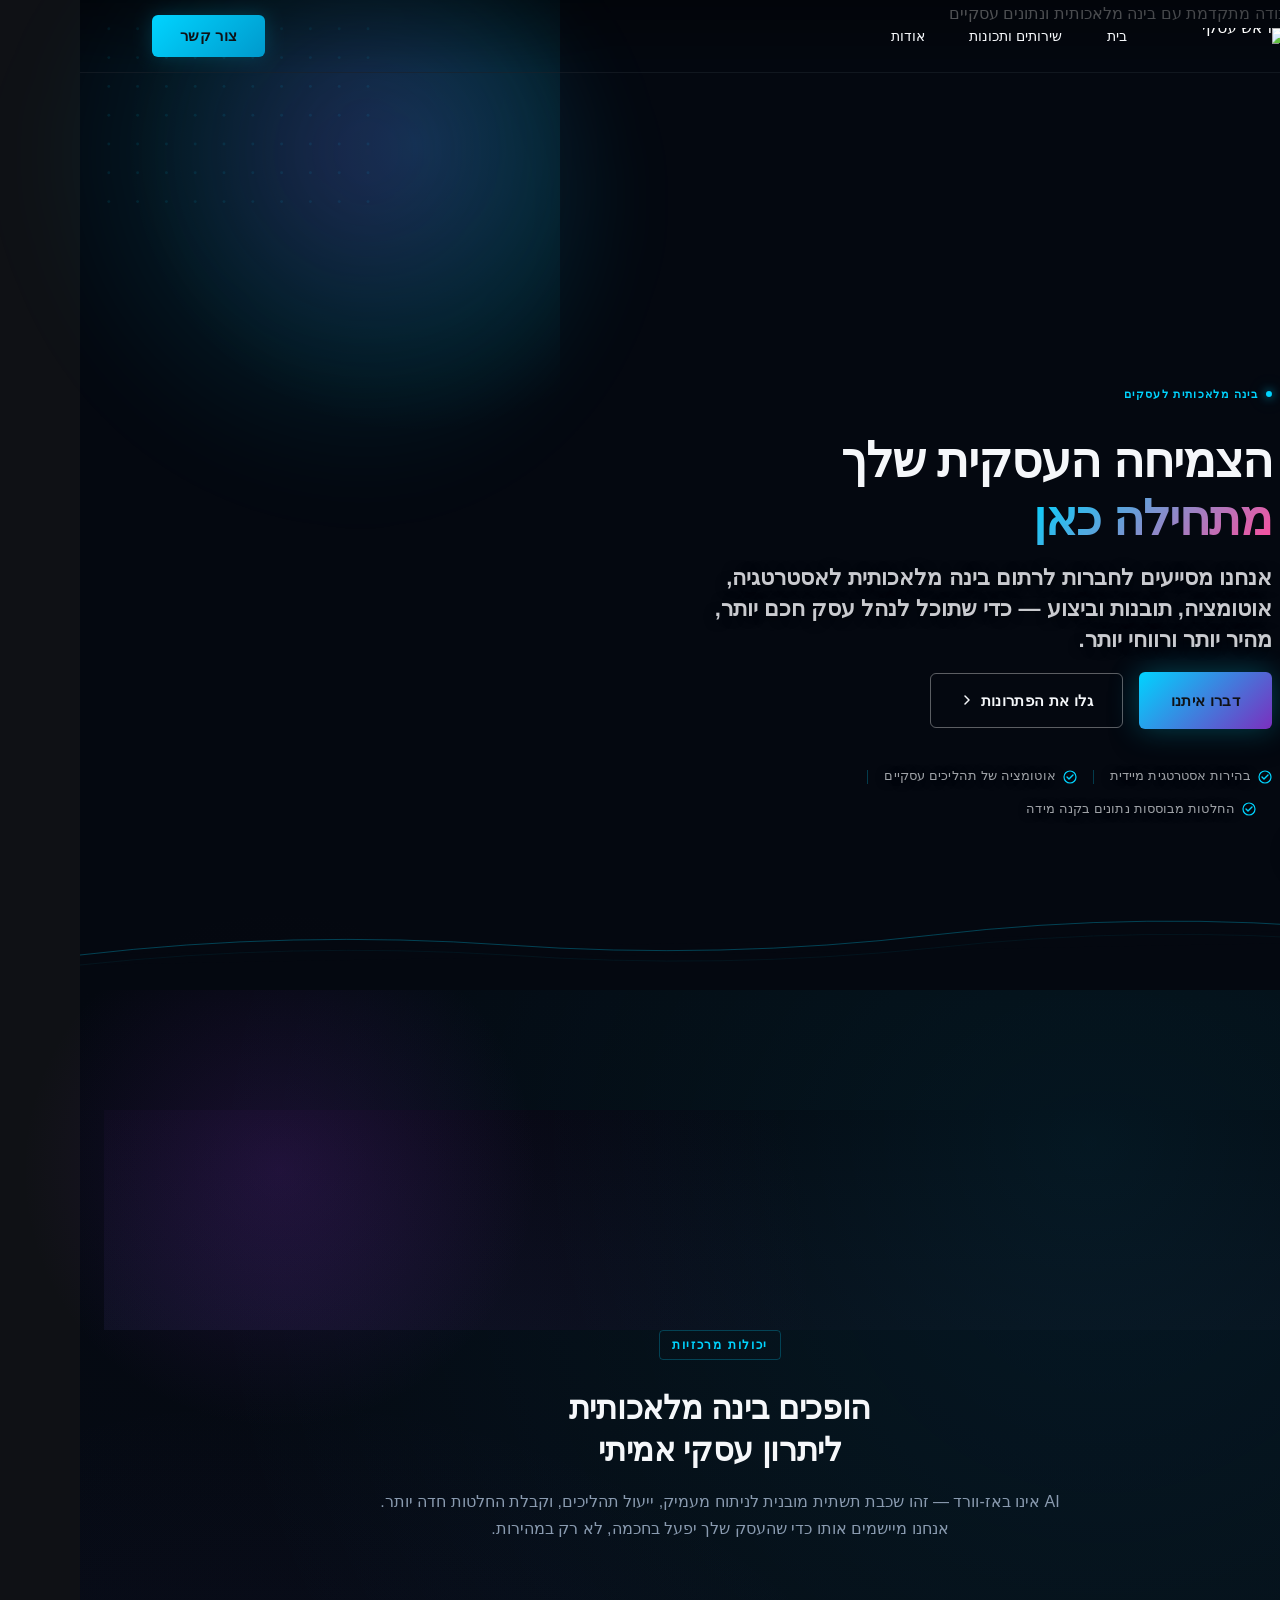
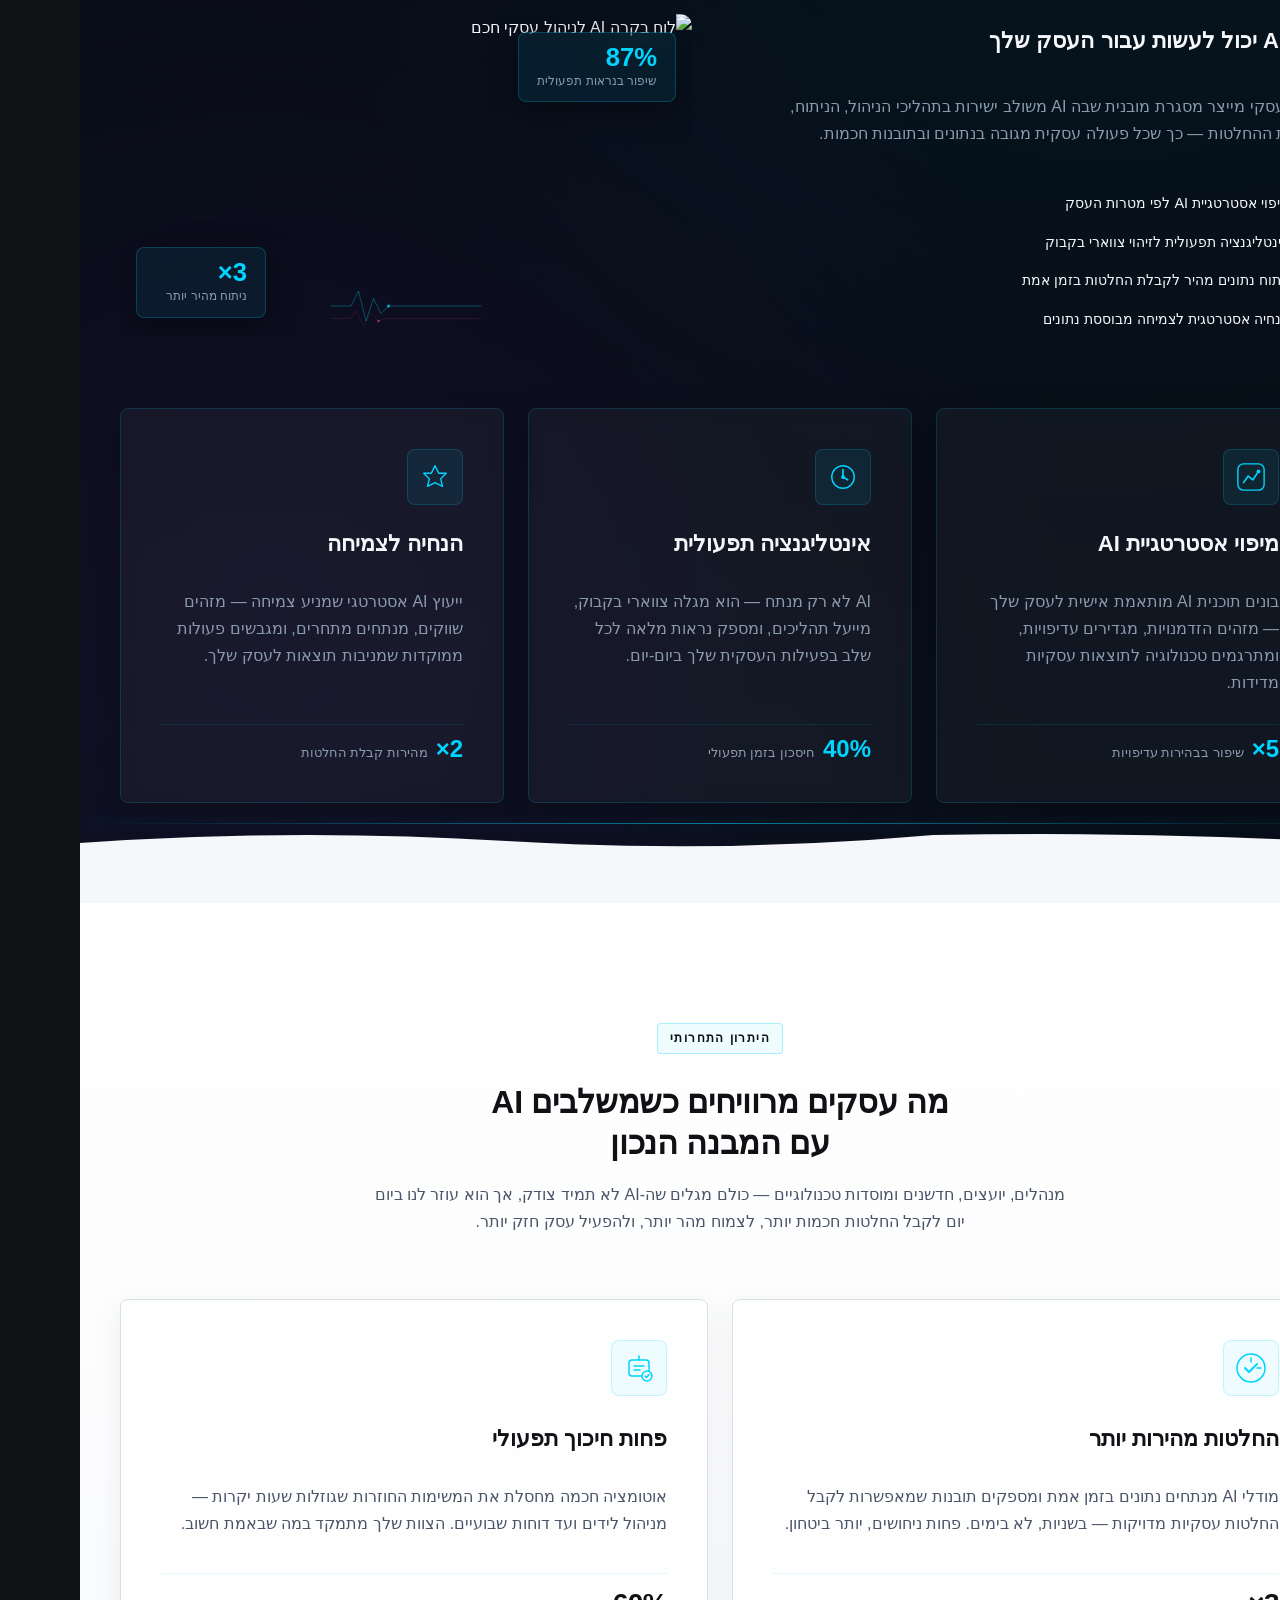
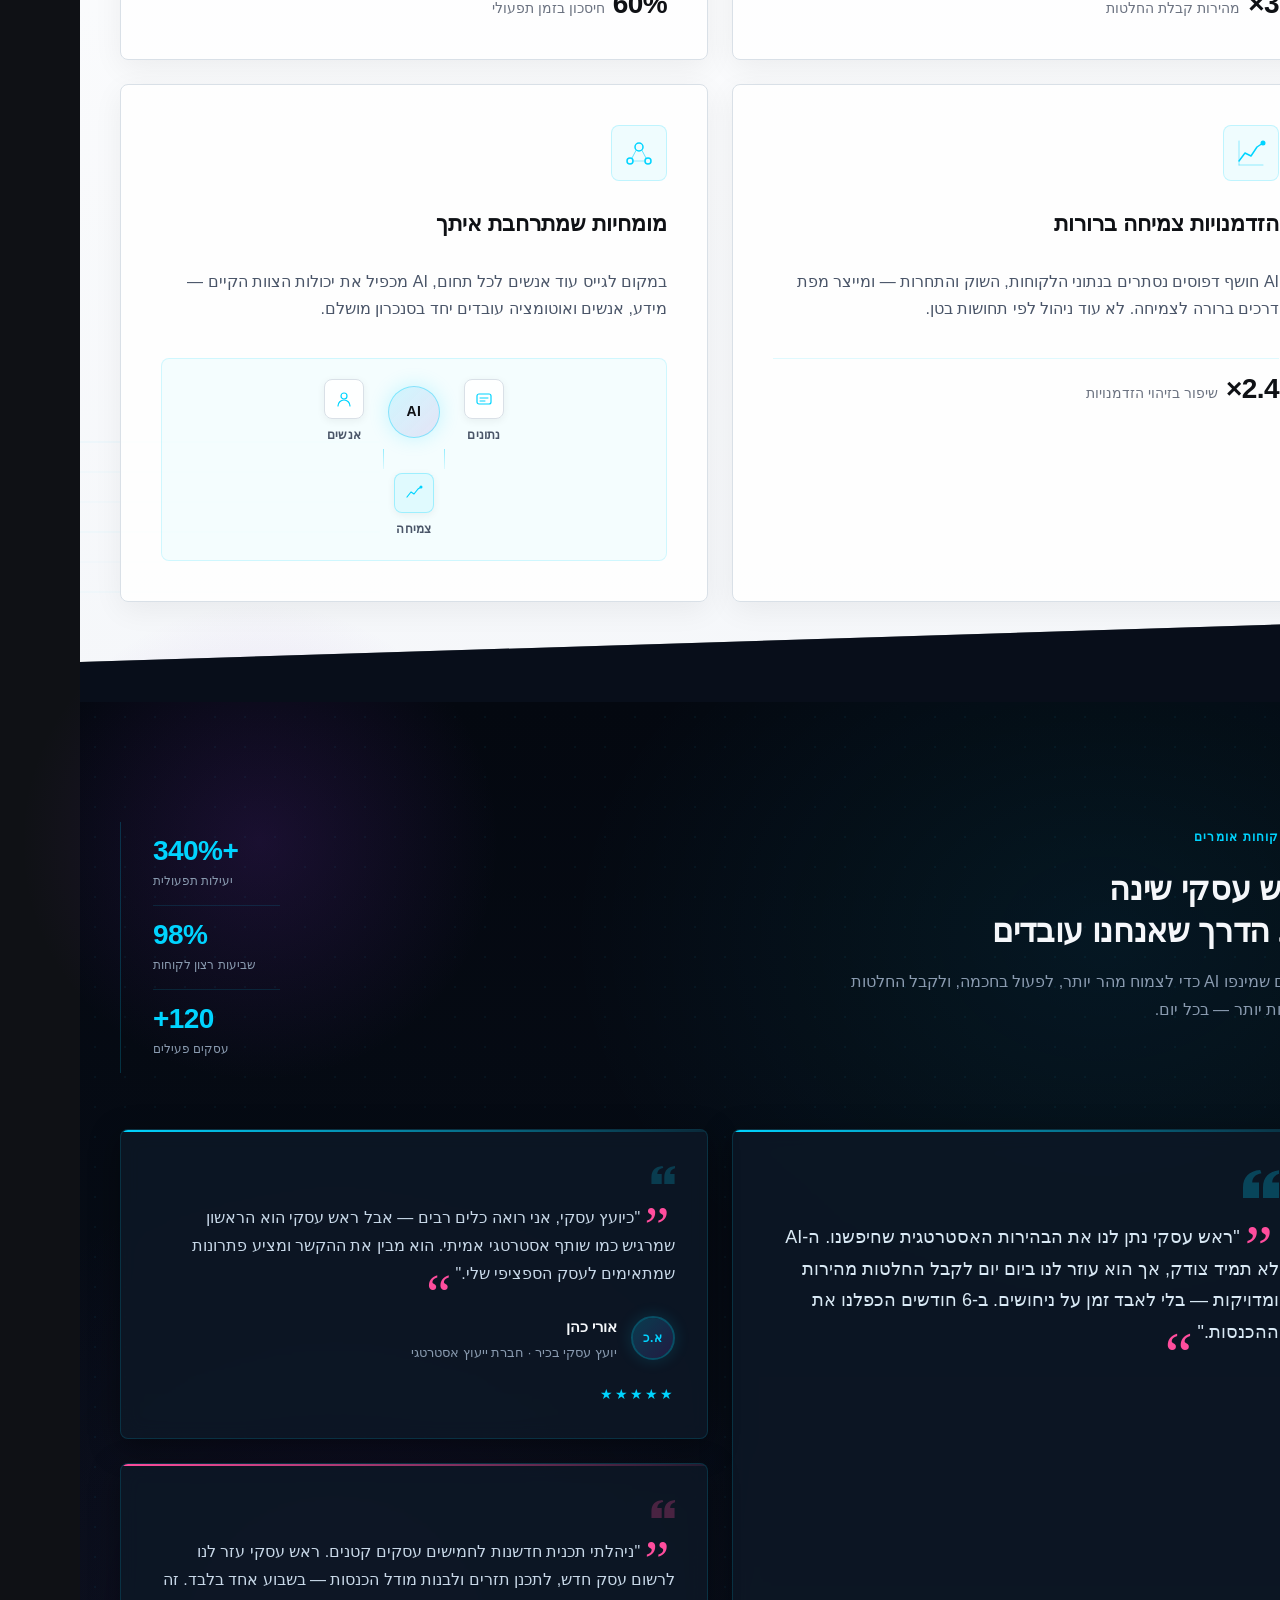
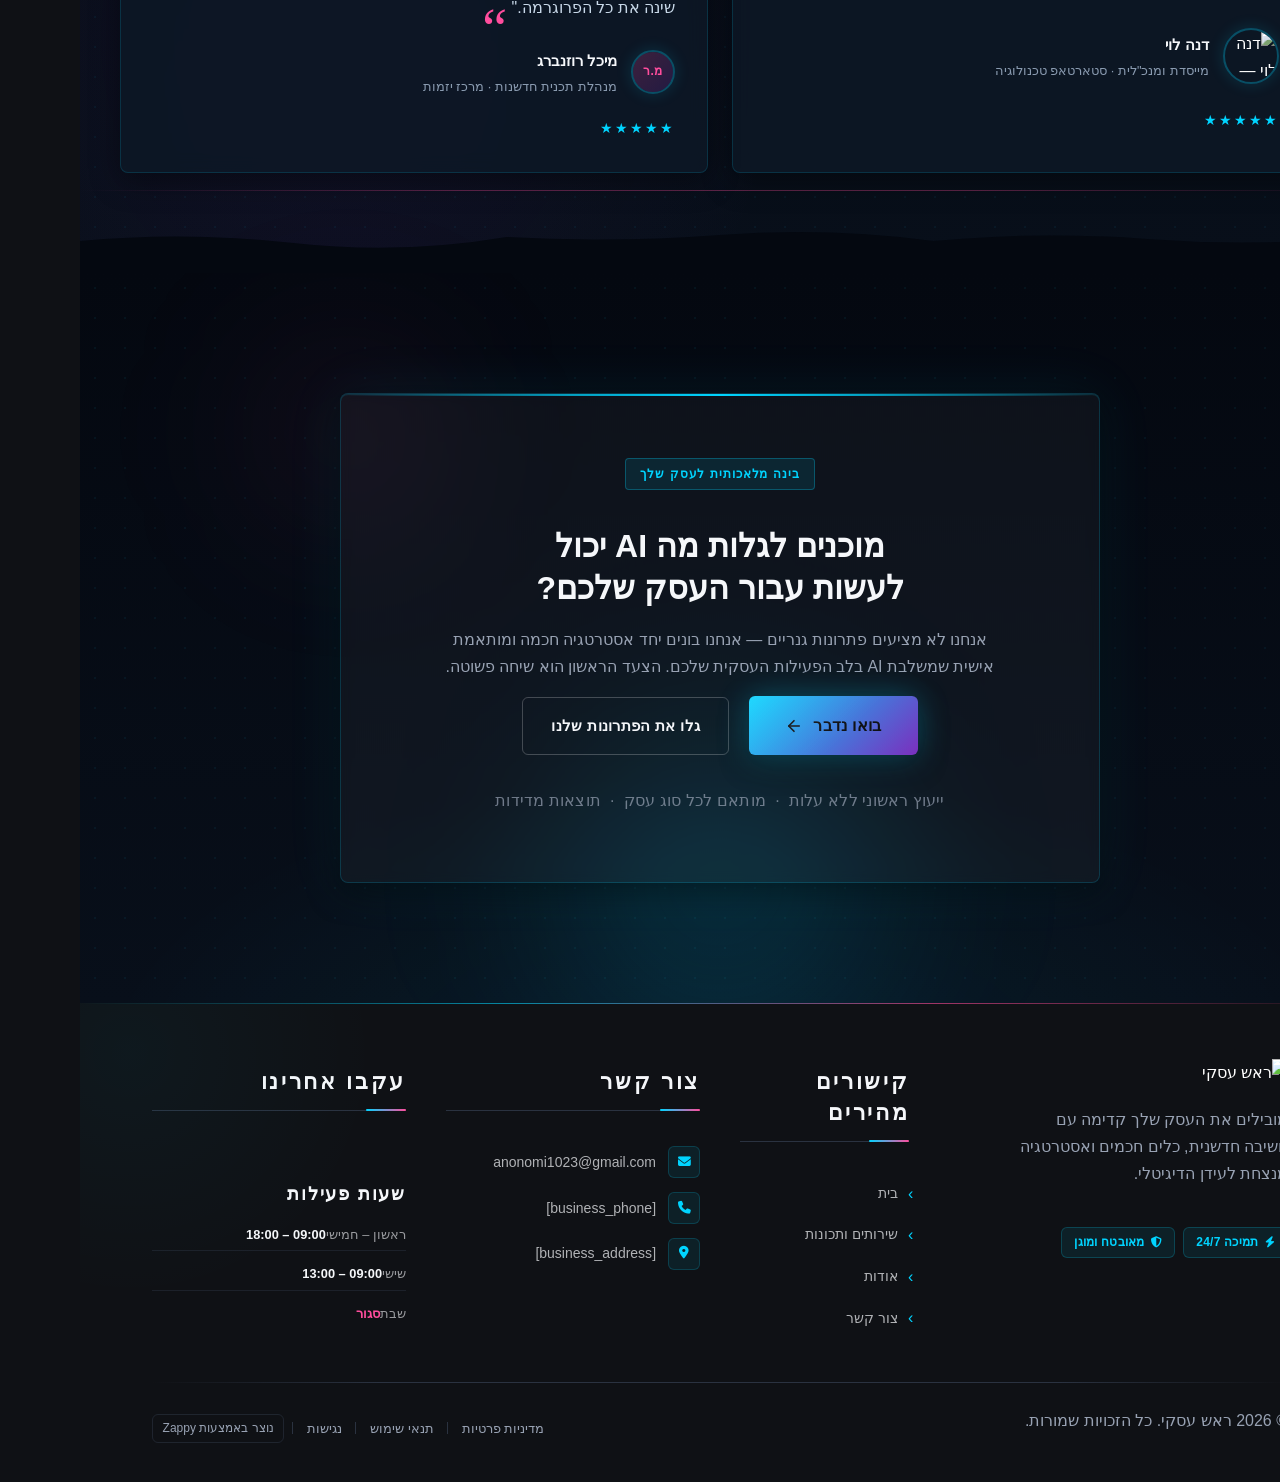
==== commit 1dcc8507: "Background sync: Progressive GitHub Sync" ====
--- a/index.html
+++ b/index.html
@@ -1414,7 +1414,7 @@
 </section>
   </main>
   
-  <footer class="site-footer" dir="rtl" aria-label="כותרת תחתונה של האתר"><div class="footer-inner"><div class="footer-top"><div class="footer-col footer-col--brand"><a href="/" class="footer-logo-link" aria-label="עמוד הבית של ראש עסקי"><img src="/assets/business-logo.webp" alt="ראש עסקי" class="logo"></a><p class="footer-tagline">מובילים את העסק שלך קדימה עם חשיבה חדשנית, כלים חכמים ואסטרטגיה מנצחת לעידן הדיגיטלי.</p><div class="footer-badges"><span class="footer-badge"><i class="fas fa-bolt"></i> תמיכה 24/7</span><span class="footer-badge"><i class="fas fa-shield-alt"></i> מאובטח ומוגן</span></div></div><div class="footer-col footer-col--links"><h3 class="footer-heading">קישורים מהירים</h3><ul class="footer-nav"><li><a href="/">בית</a></li><li><a href="/services">שירותים ותכונות</a></li><li><a href="/about">אודות</a></li><li><a href="/contact">צור קשר</a></li></ul></div><div class="footer-col footer-col--contact"><h3 class="footer-heading">צור קשר</h3><ul class="footer-contact"><li><span class="contact-icon"><i class="fas fa-envelope"></i></span><span class="contact-text"><a href="mailto:[business_email]">[business_email]</a></span></li><li><span class="contact-icon"><i class="fas fa-phone"></i></span><span class="contact-text"><a href="tel:[business_phone]">[business_phone]</a></span></li><li><a href="/"><span class="contact-icon"><i class="fas fa-map-marker-alt"></i></span><span class="contact-text">[business_address]</span></a></li></ul></div><div class="footer-col footer-col--social"><h3 class="footer-heading">עקבו אחרינו</h3><div class="footer-social"></div><div class="footer-hours"><h4 class="footer-hours-title">שעות פעילות</h4><ul class="hours-list"><li><a href="/"><span class="day">ראשון – חמישי</span><span class="time">09:00 – 18:00</span></a></li><li><a href="/"><span class="day">שישי</span><span class="time">09:00 – 13:00</span></a></li><li><a href="/"><span class="day">שבת</span><span class="time closed">סגור</span></a></li></ul></div></div></div><div class="footer-divider"></div><div class="footer-bottom"><p class="footer-copyright">© 2026 ראש עסקי. כל הזכויות שמורות.</p><div class="footer-legal"><a href="/privacy">מדיניות פרטיות</a><span class="legal-sep" aria-hidden="true"></span><a href="/terms">תנאי שימוש</a><span class="legal-sep" aria-hidden="true"></span><a href="/accessibility">נגישות</a><span class="legal-sep" aria-hidden="true"></span><a href="https://zappy5.com" target="_blank" class="zappy-attribution">נוצר באמצעות Zappy</a></div></div></div></footer>
+  <footer class="site-footer" dir="rtl" aria-label="כותרת תחתונה של האתר"><div class="footer-inner"><div class="footer-top"><div class="footer-col footer-col--brand"><a href="/" class="footer-logo-link" aria-label="עמוד הבית של ראש עסקי"><img src="/assets/business-logo.webp" alt="ראש עסקי" class="logo"></a><p class="footer-tagline">מובילים את העסק שלך קדימה עם חשיבה חדשנית, כלים חכמים ואסטרטגיה מנצחת לעידן הדיגיטלי.</p><div class="footer-badges"><span class="footer-badge"><i class="fas fa-bolt"></i> תמיכה 24/7</span><span class="footer-badge"><i class="fas fa-shield-alt"></i> מאובטח ומוגן</span></div></div><div class="footer-col footer-col--links"><h3 class="footer-heading">קישורים מהירים</h3><ul class="footer-nav"><li><a href="/">בית</a></li><li><a href="/services">שירותים ותכונות</a></li><li><a href="/about">אודות</a></li><li><a href="/contact">צור קשר</a></li></ul></div><div class="footer-col footer-col--contact"><h3 class="footer-heading">צור קשר</h3><ul class="footer-contact"><li><span class="contact-icon"><i class="fas fa-envelope"></i></span><span class="contact-text"><a href="mailto:anonomi1023@gmail.com">anonomi1023@gmail.com</a></span></li><li><span class="contact-icon"><i class="fas fa-phone"></i></span><span class="contact-text"><a href="tel:[business_phone]">[business_phone]</a></span></li><li><a href="/"><span class="contact-icon"><i class="fas fa-map-marker-alt"></i></span><span class="contact-text">[business_address]</span></a></li></ul></div><div class="footer-col footer-col--social"><h3 class="footer-heading">עקבו אחרינו</h3><div class="footer-social"></div><div class="footer-hours"><h4 class="footer-hours-title">שעות פעילות</h4><ul class="hours-list"><li><a href="/"><span class="day">ראשון – חמישי</span><span class="time">09:00 – 18:00</span></a></li><li><a href="/"><span class="day">שישי</span><span class="time">09:00 – 13:00</span></a></li><li><a href="/"><span class="day">שבת</span><span class="time closed">סגור</span></a></li></ul></div></div></div><div class="footer-divider"></div><div class="footer-bottom"><p class="footer-copyright">© 2026 ראש עסקי. כל הזכויות שמורות.</p><div class="footer-legal"><a href="/privacy">מדיניות פרטיות</a><span class="legal-sep" aria-hidden="true"></span><a href="/terms">תנאי שימוש</a><span class="legal-sep" aria-hidden="true"></span><a href="/accessibility">נגישות</a><span class="legal-sep" aria-hidden="true"></span><a href="https://zappy5.com" target="_blank" class="zappy-attribution">נוצר באמצעות Zappy</a></div></div></div></footer>
   
   <a href="https://wa.me/[whatsapp_handle]" class="whatsapp-float" aria-label="WhatsApp">
     <i class="fab fa-whatsapp"></i>
--- a/styles.css
+++ b/styles.css
@@ -10484,6 +10484,7 @@
 
 /* ZAPPY_MOBILE_NAV_ICON_ALIGNMENT_FIX */
 /* ZAPPY_MOBILE_NAV_ICON_ALIGNMENT_FIX_V3 */
+/* ZAPPY_MOBILE_NAV_ICON_ALIGNMENT_FIX_V4 */
 /* The mobile hamburger / phone buttons are absolutely positioned. Keep the
    navbar itself as a non-collapsing containing block so auto-margin centering
    stays aligned even when generated mobile CSS moves every nav child out of flow. */
@@ -10491,6 +10492,29 @@
   .navbar,
   nav.navbar {
     min-height: 70px !important;
+  }
+
+  /* E-commerce mobile navbar icon-group alignment.
+     The icon couples (search after the hamburger; login+cart at the end edge)
+     are absolutely positioned with inset-inline offsets — inset-inline-start:52px
+     to clear the 36px hamburger that sits at left:12px on the .navbar, and
+     inset-inline-end:12px to hug the end edge. Those offsets are authored in the
+     NAVBAR's full-width coordinate space (the hamburger uses the same one). But
+     the offsets are resolved against the nearest positioned ancestor, and the
+     generated CSS makes .nav-container position:relative. When .nav-container is
+     ALSO inset by the navbar's horizontal padding (max-width / padding from the
+     LLM-authored navbar), the groups resolve to that inset box instead of the
+     full-width navbar: the search drifts ~20px away from the hamburger and the
+     cart leaves a fat asymmetric gap before the screen edge. Dropping
+     .nav-container out of the containing-block chain on mobile makes both couples
+     resolve to .navbar (always full-bleed) so they line up tightly with the
+     hamburger and sit symmetrically against both edges regardless of any
+     navbar/container padding. Scoped via :has() to navbars that actually carry
+     the e-commerce icon couples so non-ecommerce navs are untouched. */
+  .navbar:has(.nav-ecommerce-icons) .nav-container,
+  nav.navbar:has(.nav-ecommerce-icons) .nav-container,
+  header:has(.nav-ecommerce-icons) .nav-container {
+    position: static !important;
   }
 
   /* Some generated RTL nav CSS sets both left:50% and right:50% on the
